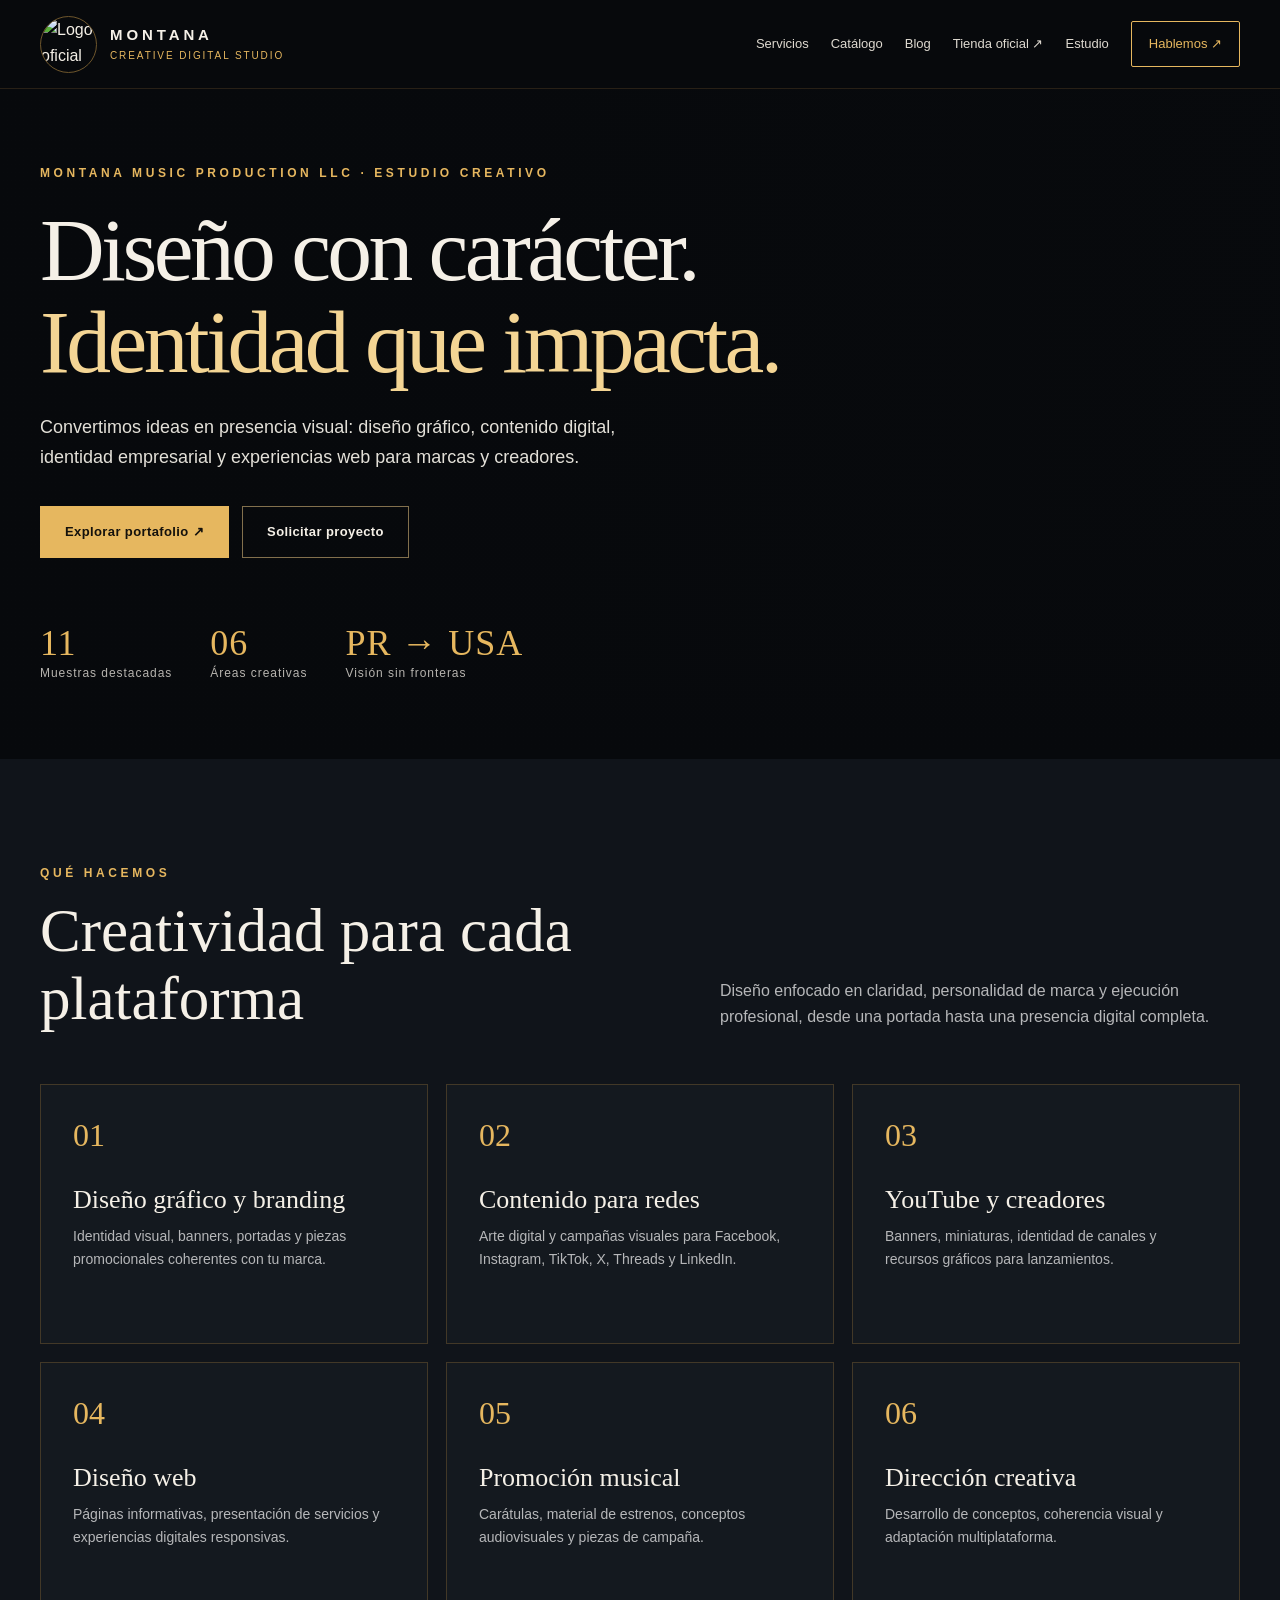
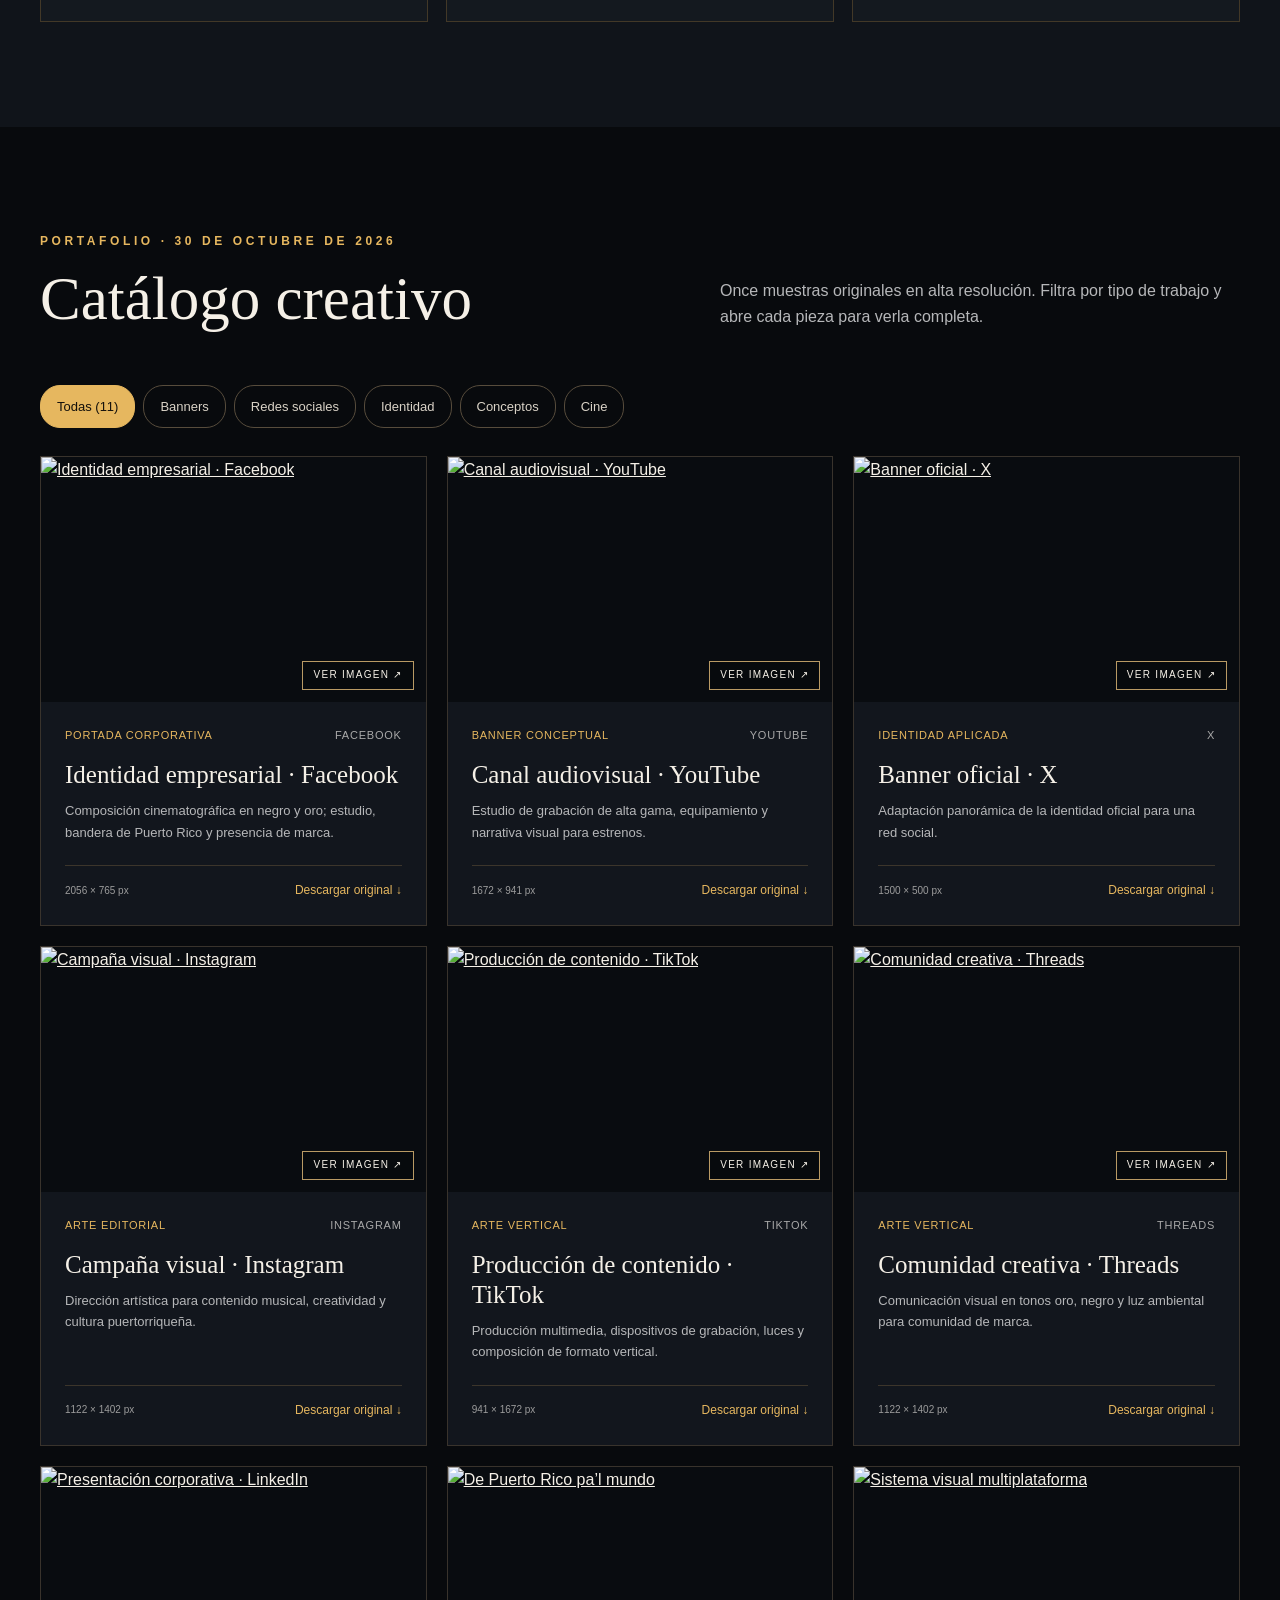
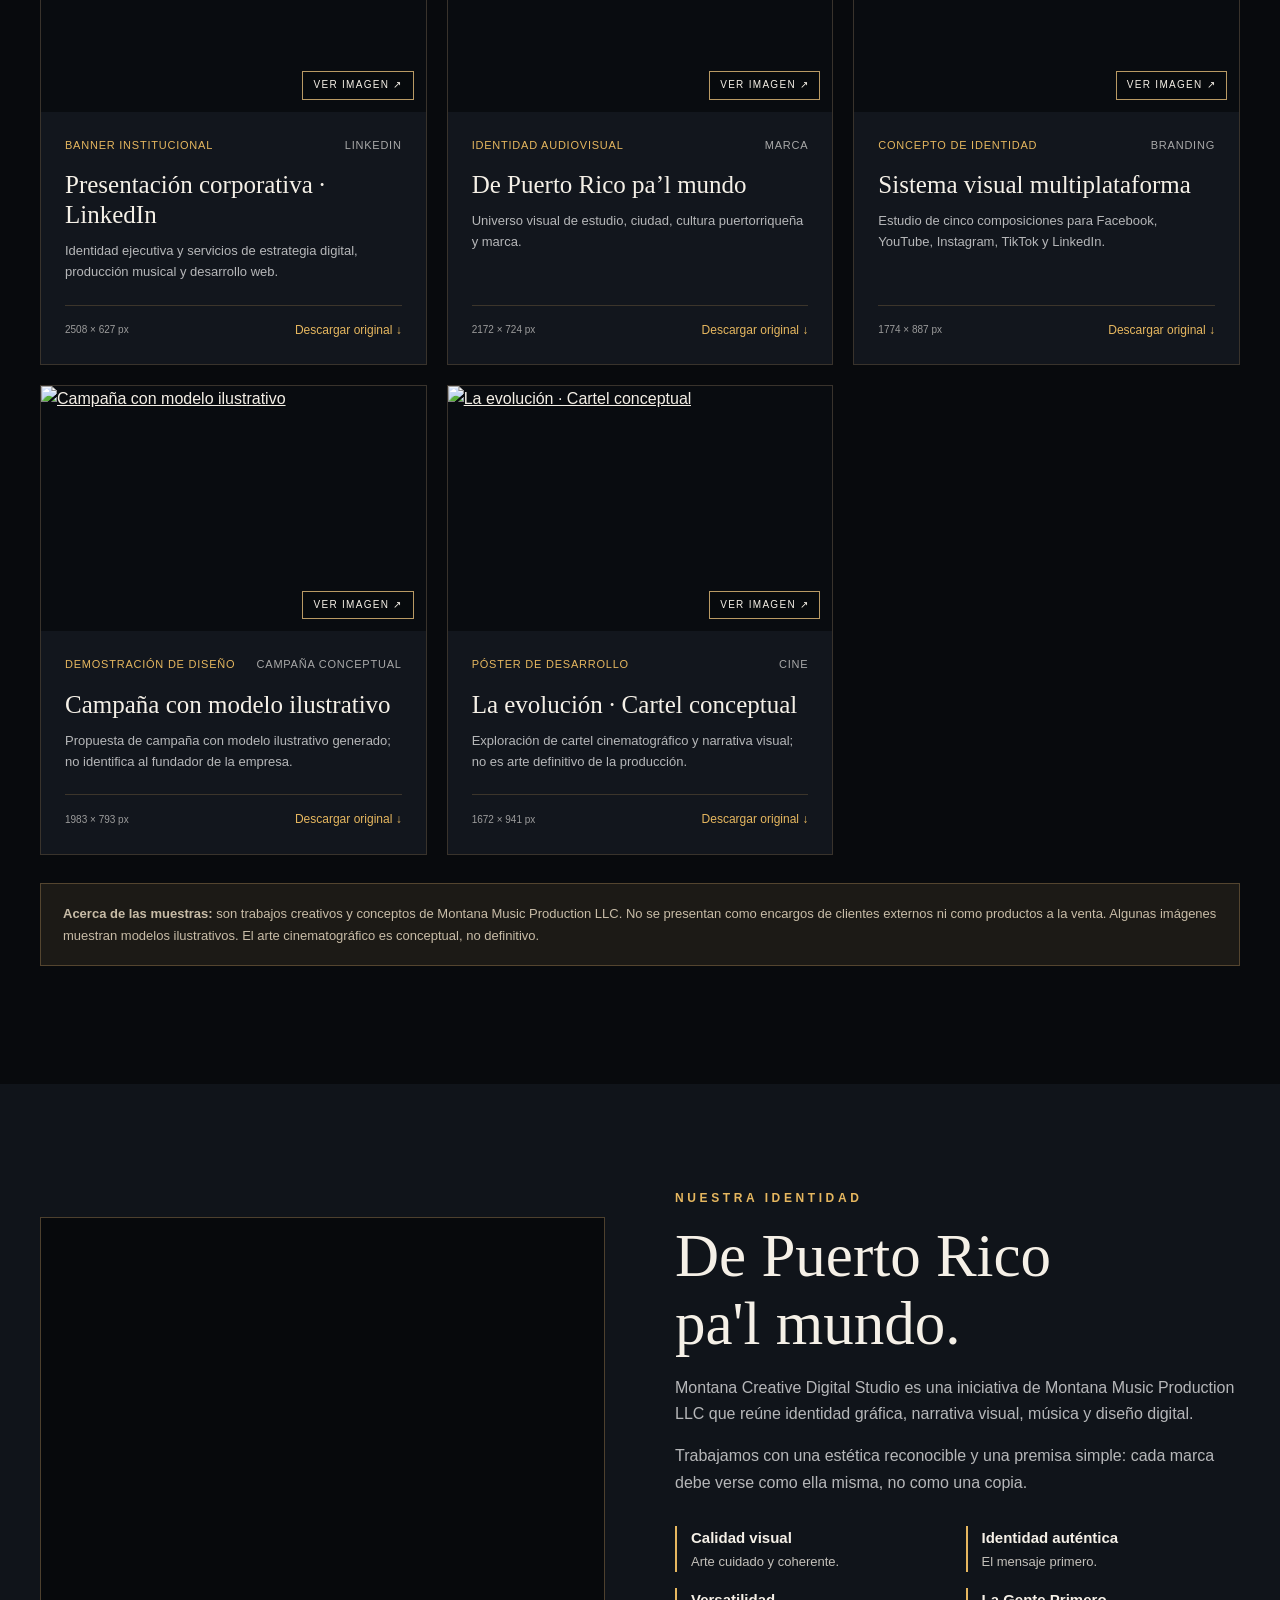
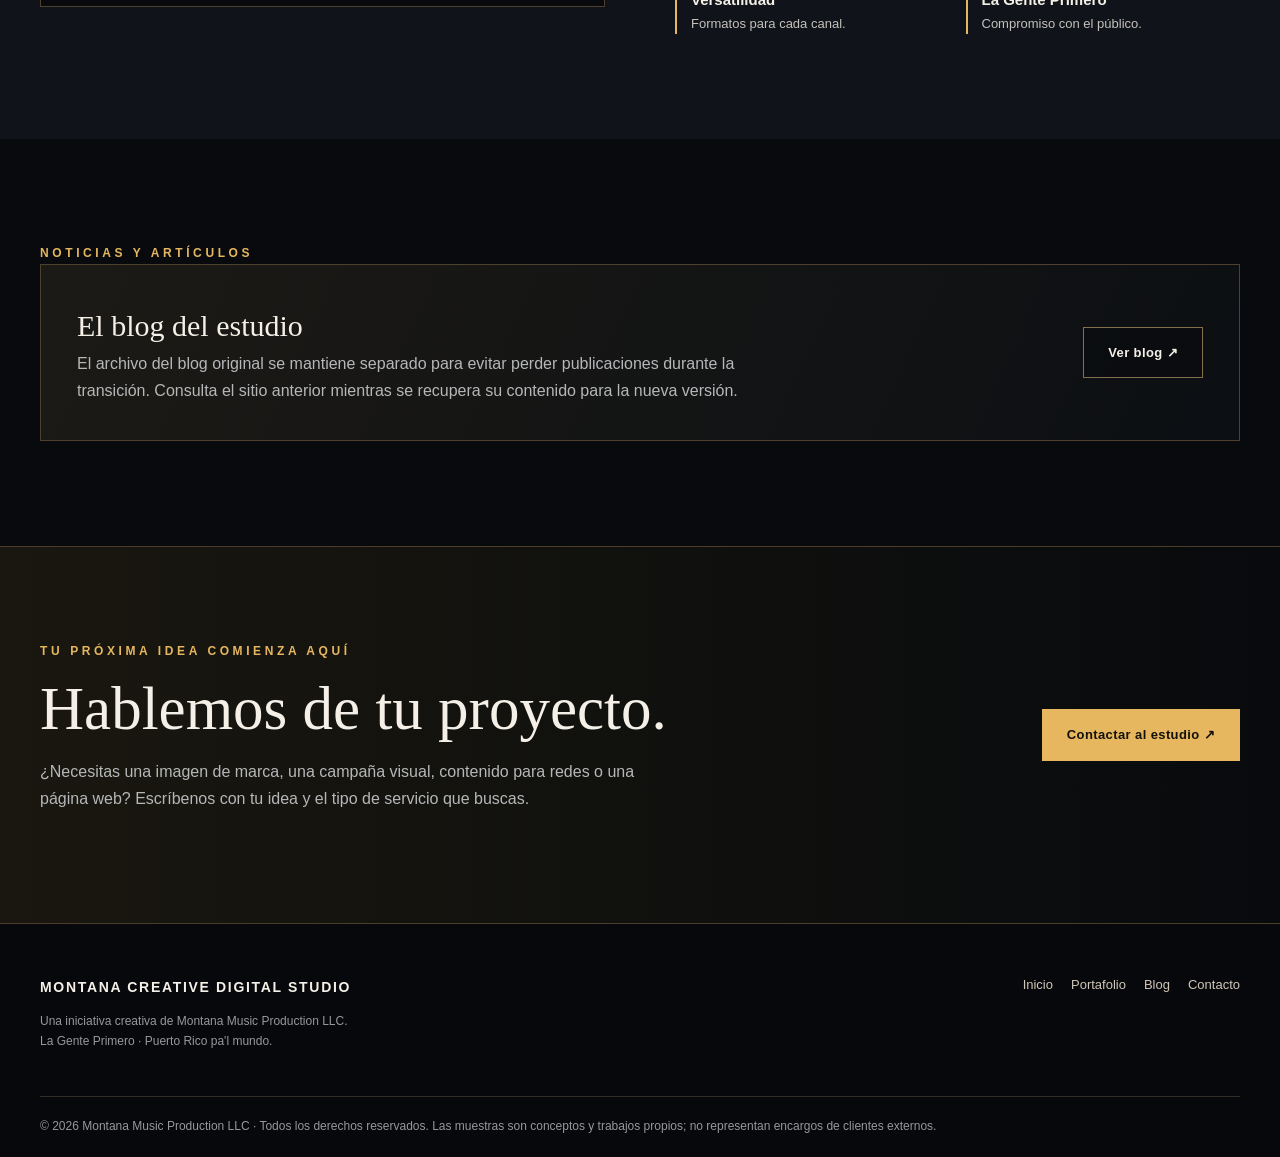
==== studio/index.html @ ee91b25f "Publish free Creative Digital Studio site: index.html" ====
<!doctype html><html lang="es"><head><meta charset="utf-8"><meta name="viewport" content="width=device-width,initial-scale=1"><meta name="theme-color" content="#080a0d"><meta name="description" content="Montana Creative Digital Studio: diseño gráfico, identidad de marca, contenido para redes y diseño web profesional de Montana Music Production LLC."><meta property="og:type" content="website"><meta property="og:title" content="Montana Creative Digital Studio"><meta property="og:description" content="Diseño con carácter. Identidad que impacta. Servicios creativos y portafolio profesional."><meta property="og:image" content="https://headless-jwfegdajqac-montanaspoduction-1411.wix-site-host.com/previews/facebook-cinematografico.webp"><link rel="icon" type="image/webp" href="https://headless-jwfegdajqac-montanaspoduction-1411.wix-site-host.com/previews/logo-oficial.webp"><link rel="stylesheet" href="styles.css"><title>Montana Creative Digital Studio | Diseño gráfico, branding y web</title><link rel="canonical" href="https://montanamusicproduction.com/studio/"></head><body><header class="topbar"><div class="shell topbar-inner"><a class="brand" href="index.html#inicio" aria-label="Montana Creative Digital Studio inicio"><img src="https://headless-jwfegdajqac-montanaspoduction-1411.wix-site-host.com/previews/logo-oficial.webp" alt="Logo oficial Montana"><span><strong>MONTANA</strong><small>CREATIVE DIGITAL STUDIO</small></span></a><nav class="nav" aria-label="Navegación principal"><a href="index.html#servicios">Servicios</a><a href="index.html#catalogo">Catálogo</a><a href="blog.html">Blog</a><a href="https://montanaofficialstore-shop.fourthwall.com/" target="_blank" rel="noopener noreferrer">Tienda oficial ↗</a><a href="index.html#nosotros">Estudio</a><a class="nav-cta" href="index.html#contacto">Hablemos ↗</a></nav><button class="menu-toggle" aria-label="Abrir menú" aria-expanded="false">☰</button></div></header><main><section class="hero" id="inicio"><div class="shell"><div class="eyebrow">Montana Music Production LLC · Estudio creativo</div><h1>Diseño con carácter.<br><em>Identidad que impacta.</em></h1><p>Convertimos ideas en presencia visual: diseño gráfico, contenido digital, identidad empresarial y experiencias web para marcas y creadores.</p><div class="actions"><a class="btn" href="#catalogo">Explorar portafolio ↗</a><a class="btn secondary" href="#contacto">Solicitar proyecto</a></div><div class="hero-rail"><div><b>11</b>Muestras destacadas</div><div><b>06</b>Áreas creativas</div><div><b>PR → USA</b>Visión sin fronteras</div></div></div></section><section class="section alt" id="servicios"><div class="shell"><div class="section-head"><div><div class="eyebrow">Qué hacemos</div><h2>Creatividad para cada plataforma</h2></div><p>Diseño enfocado en claridad, personalidad de marca y ejecución profesional, desde una portada hasta una presencia digital completa.</p></div><div class="service-grid"><article class="service"><span class="num">01</span><h3>Diseño gráfico y branding</h3><p>Identidad visual, banners, portadas y piezas promocionales coherentes con tu marca.</p></article><article class="service"><span class="num">02</span><h3>Contenido para redes</h3><p>Arte digital y campañas visuales para Facebook, Instagram, TikTok, X, Threads y LinkedIn.</p></article><article class="service"><span class="num">03</span><h3>YouTube y creadores</h3><p>Banners, miniaturas, identidad de canales y recursos gráficos para lanzamientos.</p></article><article class="service"><span class="num">04</span><h3>Diseño web</h3><p>Páginas informativas, presentación de servicios y experiencias digitales responsivas.</p></article><article class="service"><span class="num">05</span><h3>Promoción musical</h3><p>Carátulas, material de estrenos, conceptos audiovisuales y piezas de campaña.</p></article><article class="service"><span class="num">06</span><h3>Dirección creativa</h3><p>Desarrollo de conceptos, coherencia visual y adaptación multiplataforma.</p></article></div></div></section><section class="section" id="catalogo"><div class="shell"><div class="section-head"><div><div class="eyebrow">Portafolio · 30 de octubre de 2026</div><h2>Catálogo creativo</h2></div><p>Once muestras originales en alta resolución. Filtra por tipo de trabajo y abre cada pieza para verla completa.</p></div><div class="filters" role="group" aria-label="Filtrar catálogo"><button data-filter="Todas" aria-pressed="true" class="active">Todas (11)</button><button data-filter="Banners" aria-pressed="false" class="">Banners</button><button data-filter="Redes" aria-pressed="false" class="">Redes sociales</button><button data-filter="Identidad" aria-pressed="false" class="">Identidad</button><button data-filter="Conceptos" aria-pressed="false" class="">Conceptos</button><button data-filter="Cine" aria-pressed="false" class="">Cine</button></div><div class="gallery"><article class="work-card" data-category="Banners"><a class="work-image" href="https://headless-jwfegdajqac-montanaspoduction-1411.wix-site-host.com/assets/facebook-cinematografico.webp" target="_blank" rel="noopener" aria-label="Abrir imagen original: Identidad empresarial · Facebook"><img src="https://headless-jwfegdajqac-montanaspoduction-1411.wix-site-host.com/previews/facebook-cinematografico.webp" alt="Identidad empresarial · Facebook" loading="lazy" decoding="async"><span class="image-open">VER IMAGEN ↗</span></a><div class="work-info"><div class="work-kicker"><span>Portada corporativa</span><span>Facebook</span></div><h3>Identidad empresarial · Facebook</h3><p>Composición cinematográfica en negro y oro; estudio, bandera de Puerto Rico y presencia de marca.</p><div class="work-bottom"><small>2056 × 765 px</small><a href="https://headless-jwfegdajqac-montanaspoduction-1411.wix-site-host.com/assets/facebook-cinematografico.webp" download>Descargar original ↓</a></div></div></article><article class="work-card" data-category="Banners"><a class="work-image" href="https://headless-jwfegdajqac-montanaspoduction-1411.wix-site-host.com/assets/youtube-estudio.webp" target="_blank" rel="noopener" aria-label="Abrir imagen original: Canal audiovisual · YouTube"><img src="https://headless-jwfegdajqac-montanaspoduction-1411.wix-site-host.com/previews/youtube-estudio.webp" alt="Canal audiovisual · YouTube" loading="lazy" decoding="async"><span class="image-open">VER IMAGEN ↗</span></a><div class="work-info"><div class="work-kicker"><span>Banner conceptual</span><span>YouTube</span></div><h3>Canal audiovisual · YouTube</h3><p>Estudio de grabación de alta gama, equipamiento y narrativa visual para estrenos.</p><div class="work-bottom"><small>1672 × 941 px</small><a href="https://headless-jwfegdajqac-montanaspoduction-1411.wix-site-host.com/assets/youtube-estudio.webp" download>Descargar original ↓</a></div></div></article><article class="work-card" data-category="Banners"><a class="work-image" href="https://headless-jwfegdajqac-montanaspoduction-1411.wix-site-host.com/assets/x-banner-oficial.webp" target="_blank" rel="noopener" aria-label="Abrir imagen original: Banner oficial · X"><img src="https://headless-jwfegdajqac-montanaspoduction-1411.wix-site-host.com/previews/x-banner-oficial.webp" alt="Banner oficial · X" loading="lazy" decoding="async"><span class="image-open">VER IMAGEN ↗</span></a><div class="work-info"><div class="work-kicker"><span>Identidad aplicada</span><span>X</span></div><h3>Banner oficial · X</h3><p>Adaptación panorámica de la identidad oficial para una red social.</p><div class="work-bottom"><small>1500 × 500 px</small><a href="https://headless-jwfegdajqac-montanaspoduction-1411.wix-site-host.com/assets/x-banner-oficial.webp" download>Descargar original ↓</a></div></div></article><article class="work-card" data-category="Redes"><a class="work-image" href="https://headless-jwfegdajqac-montanaspoduction-1411.wix-site-host.com/assets/instagram-campana.webp" target="_blank" rel="noopener" aria-label="Abrir imagen original: Campaña visual · Instagram"><img src="https://headless-jwfegdajqac-montanaspoduction-1411.wix-site-host.com/previews/instagram-campana.webp" alt="Campaña visual · Instagram" loading="lazy" decoding="async"><span class="image-open">VER IMAGEN ↗</span></a><div class="work-info"><div class="work-kicker"><span>Arte editorial</span><span>Instagram</span></div><h3>Campaña visual · Instagram</h3><p>Dirección artística para contenido musical, creatividad y cultura puertorriqueña.</p><div class="work-bottom"><small>1122 × 1402 px</small><a href="https://headless-jwfegdajqac-montanaspoduction-1411.wix-site-host.com/assets/instagram-campana.webp" download>Descargar original ↓</a></div></div></article><article class="work-card" data-category="Redes"><a class="work-image" href="https://headless-jwfegdajqac-montanaspoduction-1411.wix-site-host.com/assets/tiktok-contenido.webp" target="_blank" rel="noopener" aria-label="Abrir imagen original: Producción de contenido · TikTok"><img src="https://headless-jwfegdajqac-montanaspoduction-1411.wix-site-host.com/previews/tiktok-contenido.webp" alt="Producción de contenido · TikTok" loading="lazy" decoding="async"><span class="image-open">VER IMAGEN ↗</span></a><div class="work-info"><div class="work-kicker"><span>Arte vertical</span><span>TikTok</span></div><h3>Producción de contenido · TikTok</h3><p>Producción multimedia, dispositivos de grabación, luces y composición de formato vertical.</p><div class="work-bottom"><small>941 × 1672 px</small><a href="https://headless-jwfegdajqac-montanaspoduction-1411.wix-site-host.com/assets/tiktok-contenido.webp" download>Descargar original ↓</a></div></div></article><article class="work-card" data-category="Redes"><a class="work-image" href="https://headless-jwfegdajqac-montanaspoduction-1411.wix-site-host.com/assets/threads-comunidad.webp" target="_blank" rel="noopener" aria-label="Abrir imagen original: Comunidad creativa · Threads"><img src="https://headless-jwfegdajqac-montanaspoduction-1411.wix-site-host.com/previews/threads-comunidad.webp" alt="Comunidad creativa · Threads" loading="lazy" decoding="async"><span class="image-open">VER IMAGEN ↗</span></a><div class="work-info"><div class="work-kicker"><span>Arte vertical</span><span>Threads</span></div><h3>Comunidad creativa · Threads</h3><p>Comunicación visual en tonos oro, negro y luz ambiental para comunidad de marca.</p><div class="work-bottom"><small>1122 × 1402 px</small><a href="https://headless-jwfegdajqac-montanaspoduction-1411.wix-site-host.com/assets/threads-comunidad.webp" download>Descargar original ↓</a></div></div></article><article class="work-card" data-category="Identidad"><a class="work-image" href="https://headless-jwfegdajqac-montanaspoduction-1411.wix-site-host.com/assets/linkedin-corporativo.webp" target="_blank" rel="noopener" aria-label="Abrir imagen original: Presentación corporativa · LinkedIn"><img src="https://headless-jwfegdajqac-montanaspoduction-1411.wix-site-host.com/previews/linkedin-corporativo.webp" alt="Presentación corporativa · LinkedIn" loading="lazy" decoding="async"><span class="image-open">VER IMAGEN ↗</span></a><div class="work-info"><div class="work-kicker"><span>Banner institucional</span><span>LinkedIn</span></div><h3>Presentación corporativa · LinkedIn</h3><p>Identidad ejecutiva y servicios de estrategia digital, producción musical y desarrollo web.</p><div class="work-bottom"><small>2508 × 627 px</small><a href="https://headless-jwfegdajqac-montanaspoduction-1411.wix-site-host.com/assets/linkedin-corporativo.webp" download>Descargar original ↓</a></div></div></article><article class="work-card" data-category="Identidad"><a class="work-image" href="https://headless-jwfegdajqac-montanaspoduction-1411.wix-site-host.com/assets/puerto-rico-al-mundo.webp" target="_blank" rel="noopener" aria-label="Abrir imagen original: De Puerto Rico pa’l mundo"><img src="https://headless-jwfegdajqac-montanaspoduction-1411.wix-site-host.com/previews/puerto-rico-al-mundo.webp" alt="De Puerto Rico pa’l mundo" loading="lazy" decoding="async"><span class="image-open">VER IMAGEN ↗</span></a><div class="work-info"><div class="work-kicker"><span>Identidad audiovisual</span><span>Marca</span></div><h3>De Puerto Rico pa’l mundo</h3><p>Universo visual de estudio, ciudad, cultura puertorriqueña y marca.</p><div class="work-bottom"><small>2172 × 724 px</small><a href="https://headless-jwfegdajqac-montanaspoduction-1411.wix-site-host.com/assets/puerto-rico-al-mundo.webp" download>Descargar original ↓</a></div></div></article><article class="work-card" data-category="Identidad"><a class="work-image" href="https://headless-jwfegdajqac-montanaspoduction-1411.wix-site-host.com/assets/coleccion-multiplataforma.webp" target="_blank" rel="noopener" aria-label="Abrir imagen original: Sistema visual multiplataforma"><img src="https://headless-jwfegdajqac-montanaspoduction-1411.wix-site-host.com/previews/coleccion-multiplataforma.webp" alt="Sistema visual multiplataforma" loading="lazy" decoding="async"><span class="image-open">VER IMAGEN ↗</span></a><div class="work-info"><div class="work-kicker"><span>Concepto de identidad</span><span>Branding</span></div><h3>Sistema visual multiplataforma</h3><p>Estudio de cinco composiciones para Facebook, YouTube, Instagram, TikTok y LinkedIn.</p><div class="work-bottom"><small>1774 × 887 px</small><a href="https://headless-jwfegdajqac-montanaspoduction-1411.wix-site-host.com/assets/coleccion-multiplataforma.webp" download>Descargar original ↓</a></div></div></article><article class="work-card" data-category="Conceptos"><a class="work-image" href="https://headless-jwfegdajqac-montanaspoduction-1411.wix-site-host.com/assets/modelo-editorial-demo.webp" target="_blank" rel="noopener" aria-label="Abrir imagen original: Campaña con modelo ilustrativo"><img src="https://headless-jwfegdajqac-montanaspoduction-1411.wix-site-host.com/previews/modelo-editorial-demo.webp" alt="Campaña con modelo ilustrativo" loading="lazy" decoding="async"><span class="image-open">VER IMAGEN ↗</span></a><div class="work-info"><div class="work-kicker"><span>Demostración de diseño</span><span>Campaña conceptual</span></div><h3>Campaña con modelo ilustrativo</h3><p>Propuesta de campaña con modelo ilustrativo generado; no identifica al fundador de la empresa.</p><div class="work-bottom"><small>1983 × 793 px</small><a href="https://headless-jwfegdajqac-montanaspoduction-1411.wix-site-host.com/assets/modelo-editorial-demo.webp" download>Descargar original ↓</a></div></div></article><article class="work-card" data-category="Cine"><a class="work-image" href="https://headless-jwfegdajqac-montanaspoduction-1411.wix-site-host.com/assets/evolucion-cine.webp" target="_blank" rel="noopener" aria-label="Abrir imagen original: La evolución · Cartel conceptual"><img src="https://headless-jwfegdajqac-montanaspoduction-1411.wix-site-host.com/previews/evolucion-cine.webp" alt="La evolución · Cartel conceptual" loading="lazy" decoding="async"><span class="image-open">VER IMAGEN ↗</span></a><div class="work-info"><div class="work-kicker"><span>Póster de desarrollo</span><span>Cine</span></div><h3>La evolución · Cartel conceptual</h3><p>Exploración de cartel cinematográfico y narrativa visual; no es arte definitivo de la producción.</p><div class="work-bottom"><small>1672 × 941 px</small><a href="https://headless-jwfegdajqac-montanaspoduction-1411.wix-site-host.com/assets/evolucion-cine.webp" download>Descargar original ↓</a></div></div></article></div><p class="note"><strong>Acerca de las muestras:</strong> son trabajos creativos y conceptos de Montana Music Production LLC. No se presentan como encargos de clientes externos ni como productos a la venta. Algunas imágenes muestran modelos ilustrativos. El arte cinematográfico es conceptual, no definitivo.</p></div></section><section class="section alt" id="nosotros"><div class="shell split"><div class="split-image" role="img" aria-label="Diseño conceptual de Montana Music Production con identidad puertorriqueña"></div><div><div class="eyebrow">Nuestra identidad</div><h2>De Puerto Rico<br>pa'l mundo.</h2><p>Montana Creative Digital Studio es una iniciativa de Montana Music Production LLC que reúne identidad gráfica, narrativa visual, música y diseño digital.</p><p>Trabajamos con una estética reconocible y una premisa simple: cada marca debe verse como ella misma, no como una copia.</p><div class="value-list"><div><strong>Calidad visual</strong>Arte cuidado y coherente.</div><div><strong>Identidad auténtica</strong>El mensaje primero.</div><div><strong>Versatilidad</strong>Formatos para cada canal.</div><div><strong>La Gente Primero</strong>Compromiso con el público.</div></div></div></div></section><section class="section" id="blog"><div class="shell"><div class="eyebrow">Noticias y artículos</div><div class="blog-card"><div><h3>El blog del estudio</h3><p>El archivo del blog original se mantiene separado para evitar perder publicaciones durante la transición. Consulta el sitio anterior mientras se recupera su contenido para la nueva versión.</p></div><a class="btn secondary" href="blog.html">Ver blog ↗</a></div></div></section><section class="contact" id="contacto"><div class="shell contact-inner"><div><div class="eyebrow">Tu próxima idea comienza aquí</div><h2>Hablemos de tu proyecto.</h2><p>¿Necesitas una imagen de marca, una campaña visual, contenido para redes o una página web? Escríbenos con tu idea y el tipo de servicio que buscas.</p></div><a class="btn" href="mailto:montanaempresasoficial@gmail.com?subject=Consulta%20de%20proyecto%20-%20Montana%20Creative%20Digital%20Studio">Contactar al estudio ↗</a></div></section></main><footer class="footer"><div class="shell footer-inner"><div><strong>MONTANA CREATIVE DIGITAL STUDIO</strong><p>Una iniciativa creativa de Montana Music Production LLC.<br>La Gente Primero · Puerto Rico pa'l mundo.</p></div><div class="footer-links"><a href="index.html">Inicio</a><a href="index.html#catalogo">Portafolio</a><a href="blog.html">Blog</a><a href="mailto:montanaempresasoficial@gmail.com">Contacto</a></div></div><div class="shell copyright">© 2026 Montana Music Production LLC · Todos los derechos reservados. Las muestras son conceptos y trabajos propios; no representan encargos de clientes externos.</div></footer><script src="script.js" defer></script></body></html>
---- studio/styles.css ----
@import url('');:root{--bg:#080a0d;--bg2:#10141a;--panel:#12171e;--gold:#e6b75f;--gold2:#f4d594;--text:#f5f0e7;--muted:#b6b7b9;--line:#383126;--width:1200px}*{box-sizing:border-box}html{scroll-behavior:smooth}body{margin:0;background:var(--bg);color:var(--text);font:16px/1.65 Arial,Helvetica,sans-serif}a{color:inherit}button{font:inherit}.shell{width:min(var(--width),calc(100% - 48px));margin:auto}.topbar{position:sticky;top:0;z-index:10;background:#080a0df2;border-bottom:1px solid #6b502c55;backdrop-filter:blur(14px)}.topbar-inner{display:flex;justify-content:space-between;align-items:center;gap:20px;min-height:88px}.brand{display:flex;align-items:center;gap:13px;text-decoration:none}.brand img{width:57px;height:57px;object-fit:cover;border:1px solid #6e562c;border-radius:50%}.brand strong{display:block;letter-spacing:.26em;font-size:15px}.brand small{display:block;font-size:10px;color:var(--gold);letter-spacing:.19em}.nav{display:flex;gap:22px;align-items:center}.nav a{text-decoration:none;font-size:13px;color:#ded9d0}.nav a:hover,.footer a:hover{color:var(--gold)}.nav .nav-cta{border:1px solid var(--gold);color:var(--gold);border-radius:2px;padding:11px 17px}.menu-toggle{display:none;background:transparent;color:var(--gold);border:1px solid #806b45;border-radius:5px;padding:4px 11px;font-size:23px}.hero{min-height:670px;display:flex;align-items:center;position:relative;isolation:isolate;background:#080a0d}.hero:before{content:"";position:absolute;inset:0;z-index:-1;background:linear-gradient(90deg,#07090cf5 0%,#07090cdd 43%,#07090c44 100%),linear-gradient(0deg,#07090c 0%,transparent 55%),url('https://headless-jwfegdajqac-montanaspoduction-1411.wix-site-host.com/previews/facebook-cinematografico.webp') center/cover no-repeat}.eyebrow{color:var(--gold);text-transform:uppercase;font-size:12px;letter-spacing:.3em;font-weight:bold}.hero h1{font:400 clamp(50px,7vw,99px)/1.02 Georgia,'Times New Roman',serif;letter-spacing:-.04em;max-width:870px;margin:20px 0 26px}.hero h1 em{font-style:normal;color:var(--gold2)}.hero p{max-width:650px;color:#e3e0d8;font-size:18px}.actions{display:flex;gap:13px;flex-wrap:wrap;margin-top:34px}.btn{display:inline-block;border:1px solid var(--gold);background:var(--gold);color:#14110c;text-decoration:none;padding:14px 24px;font-weight:bold;letter-spacing:.03em;font-size:13px}.btn.secondary{background:#080a0d8a;color:var(--text);border-color:#82704d}.btn:hover{filter:brightness(1.13)}.hero-rail{display:flex;gap:38px;flex-wrap:wrap;margin-top:64px;color:#b7b4af;font-size:12px;letter-spacing:.08em}.hero-rail b{display:block;font:36px Georgia,serif;color:var(--gold)}.section{padding:105px 0}.section.alt{background:var(--bg2)}.section-head{display:flex;justify-content:space-between;align-items:end;gap:25px;margin-bottom:38px}.section-head h2,.split h2,.contact h2,.page-hero h1{font:400 clamp(36px,5vw,61px)/1.12 Georgia,serif;margin:13px 0}.section-head p{max-width:520px;color:var(--muted)}.service-grid{display:grid;grid-template-columns:repeat(3,1fr);gap:18px}.service{border:1px solid #423827;background:#14191f;padding:32px;min-height:260px;transition:transform .2s,border-color .2s}.service:hover{transform:translateY(-4px);border-color:#a37d3f}.service .num{font:32px Georgia,serif;color:var(--gold)}.service h3{font:26px Georgia,serif;margin:30px 0 10px}.service p{color:var(--muted);font-size:14px;margin:0}.filters{display:flex;flex-wrap:wrap;gap:8px;margin-bottom:28px}.filters button{cursor:pointer;border:1px solid #574c3c;background:transparent;color:#d9d2c6;padding:10px 16px;border-radius:20px;font-size:13px}.filters button.active,.filters button:hover{background:var(--gold);color:#14110c;border-color:var(--gold)}.gallery{display:grid;grid-template-columns:repeat(3,minmax(0,1fr));gap:20px}.work-card{background:#12161d;border:1px solid #39332c;overflow:hidden;display:flex;flex-direction:column}.work-card[hidden]{display:none}.work-image{height:245px;background:#090c10;position:relative;display:block}.work-image img{width:100%;height:100%;object-fit:contain;transition:transform .3s}.work-image:hover img{transform:scale(1.025)}.image-open{position:absolute;bottom:12px;right:12px;background:#080a0ddb;border:1px solid #b99a64;padding:5px 10px;font-size:10px;letter-spacing:.13em}.work-info{padding:24px;display:flex;flex-direction:column;flex:1}.work-kicker{display:flex;justify-content:space-between;gap:10px;font-size:11px;color:var(--gold);letter-spacing:.07em;text-transform:uppercase}.work-kicker span:last-child{color:#a9a9a9}.work-info h3{font:25px/1.2 Georgia,serif;margin:16px 0 10px}.work-info p{font-size:13px;color:var(--muted);margin:0 0 22px;flex:1}.work-bottom{display:flex;justify-content:space-between;gap:12px;align-items:center;border-top:1px solid #3c352b;padding-top:15px;font-size:12px}.work-bottom small{color:#9c9c9c}.work-bottom a{color:var(--gold);text-decoration:none}.note{margin-top:28px;padding:19px 22px;border:1px solid #54452f;background:#1c1a16;color:#c8bca7;font-size:13px}.split{display:grid;grid-template-columns:1fr 1fr;gap:70px;align-items:center}.split-image{min-height:390px;background:url('https://headless-jwfegdajqac-montanaspoduction-1411.wix-site-host.com/previews/puerto-rico-al-mundo.webp') center/contain no-repeat #07090c;border:1px solid #4d402e}.split p{color:var(--muted)}.value-list{display:grid;grid-template-columns:1fr 1fr;gap:16px;margin-top:30px}.value-list div{border-left:2px solid var(--gold);padding-left:14px;font-size:13px;color:#c4c1bb}.value-list strong{display:block;color:var(--text);font-size:15px}.blog-card{border:1px solid #4e402e;background:linear-gradient(115deg,#1c1a16,#0c0f13);padding:36px;display:flex;justify-content:space-between;gap:35px;align-items:center}.blog-card h3{font:30px Georgia,serif;margin:8px 0}.blog-card p{color:var(--muted);max-width:700px;margin:0}.contact{padding:95px 0;background:linear-gradient(90deg,#19170f,#080a0d);border-top:1px solid #4b3d27;border-bottom:1px solid #4b3d27}.contact-inner{display:flex;justify-content:space-between;gap:40px;align-items:center}.contact p{color:var(--muted);max-width:630px}.footer{padding:50px 0 20px;background:#07080b}.footer-inner{display:flex;justify-content:space-between;gap:40px}.footer strong{letter-spacing:.12em;font-size:14px}.footer p,.copyright{color:#96989c;font-size:12px}.footer-links{display:flex;gap:18px;flex-wrap:wrap}.footer-links a{text-decoration:none;color:#d0c7b9;font-size:13px}.copyright{border-top:1px solid #322d25;margin-top:32px;padding-top:20px}.page-hero{padding:95px 0 70px;background:linear-gradient(110deg,#181b1f,#080a0d);border-bottom:1px solid #3b3328}.page-hero p{max-width:700px;color:var(--muted)}.archive{border:1px solid #584830;background:#151514;padding:40px;margin:40px 0}.archive p{color:var(--muted)}.archive strong{color:var(--gold)}@media(max-width:980px){.nav{gap:11px}.nav a{font-size:12px}.gallery{grid-template-columns:repeat(2,minmax(0,1fr))}.service-grid{grid-template-columns:repeat(2,1fr)}.split{gap:30px}}@media(max-width:700px){.shell{width:min(var(--width),calc(100% - 32px))}.topbar-inner{min-height:75px}.brand strong{font-size:12px}.brand small{font-size:8px}.brand img{width:48px;height:48px}.menu-toggle{display:block}.nav{display:none;position:absolute;top:75px;left:0;right:0;background:#0b0e12;border-bottom:1px solid #59472e;padding:20px;flex-direction:column;align-items:stretch}.nav.open{display:flex}.nav a{font-size:15px;padding:8px}.hero{min-height:590px}.hero:before{background:linear-gradient(0deg,#07090c 0%,#07090c99 80%),url('https://headless-jwfegdajqac-montanaspoduction-1411.wix-site-host.com/previews/facebook-cinematografico.webp') center/cover no-repeat}.hero h1{font-size:52px}.hero p{font-size:16px}.hero-rail{margin-top:40px;gap:25px}.section{padding:65px 0}.section-head{display:block}.service-grid,.gallery,.split{grid-template-columns:1fr}.work-image{height:235px}.contact-inner,.footer-inner,.blog-card{display:block}.contact .btn,.blog-card .btn{margin-top:22px}.value-list{grid-template-columns:1fr 1fr}.split-image{min-height:280px}.footer-links{margin-top:20px}}@media(prefers-reduced-motion:reduce){html{scroll-behavior:auto}*{transition:none!important}}
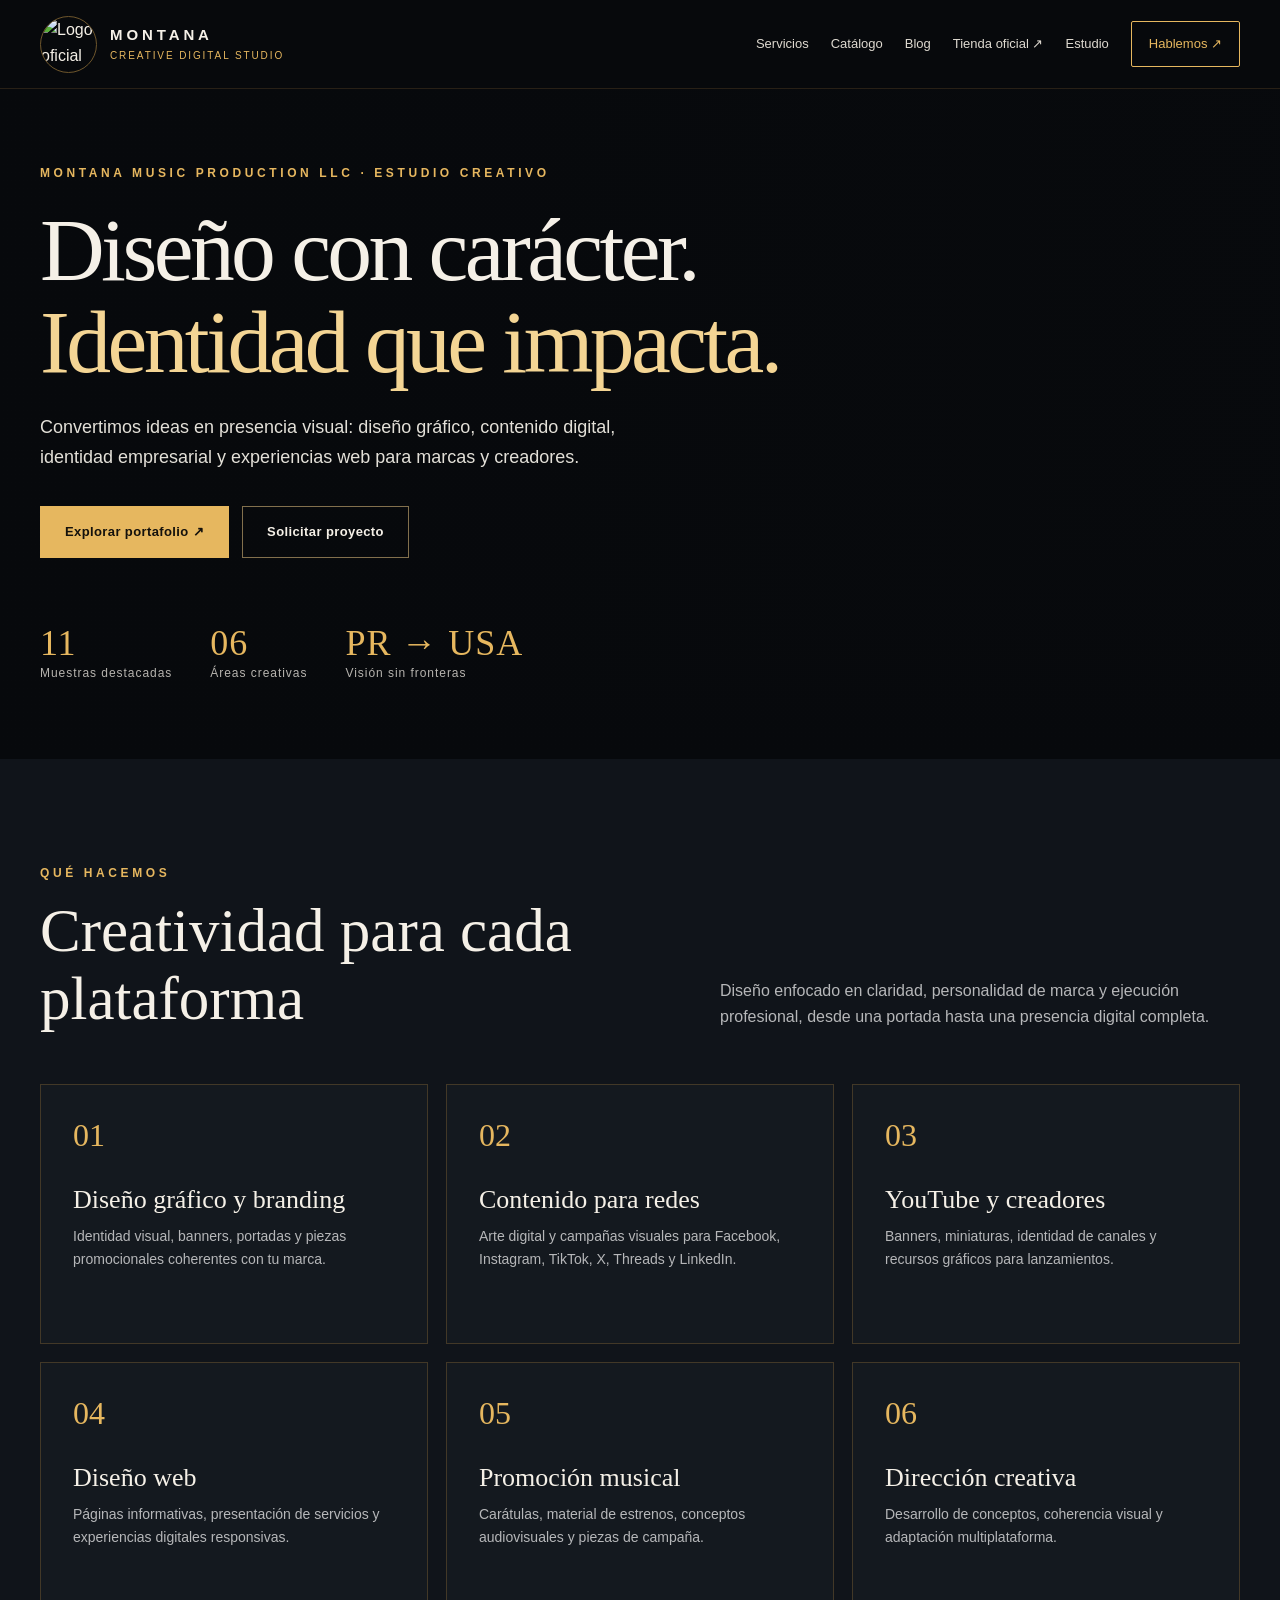
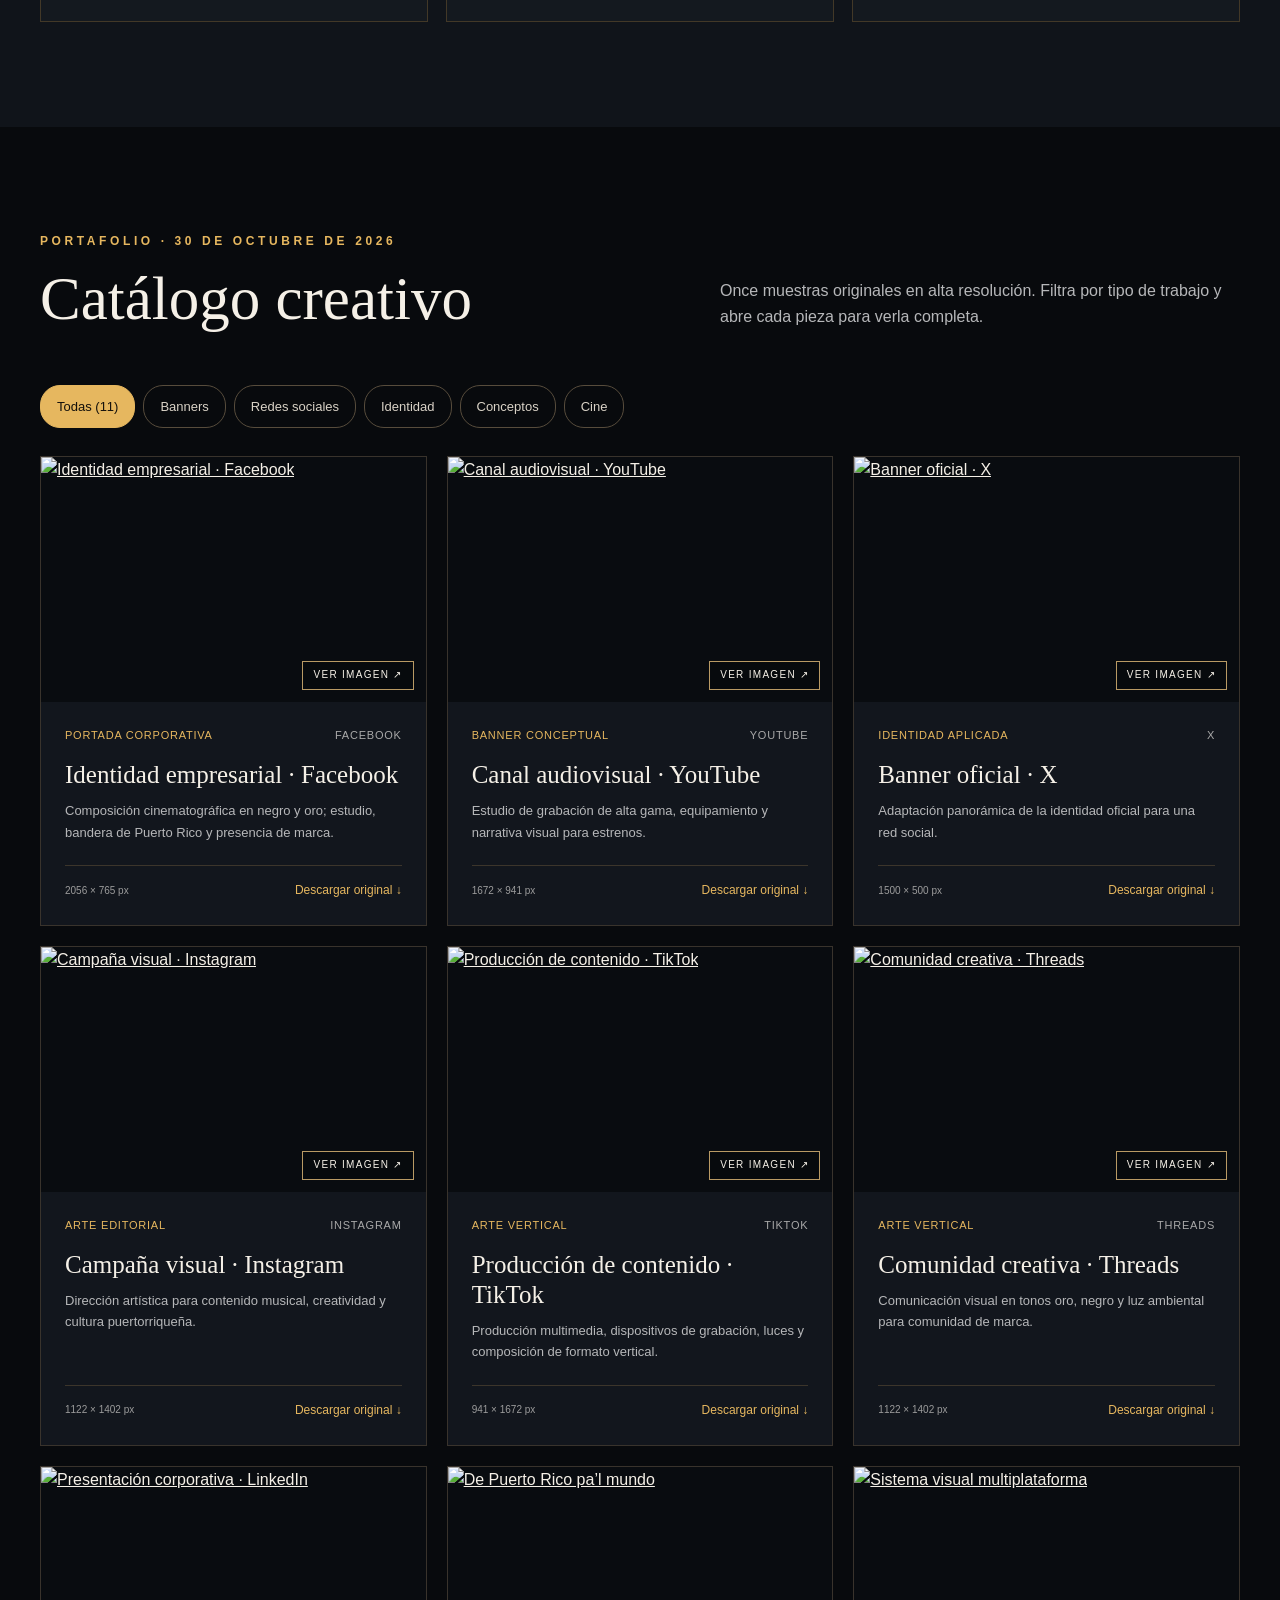
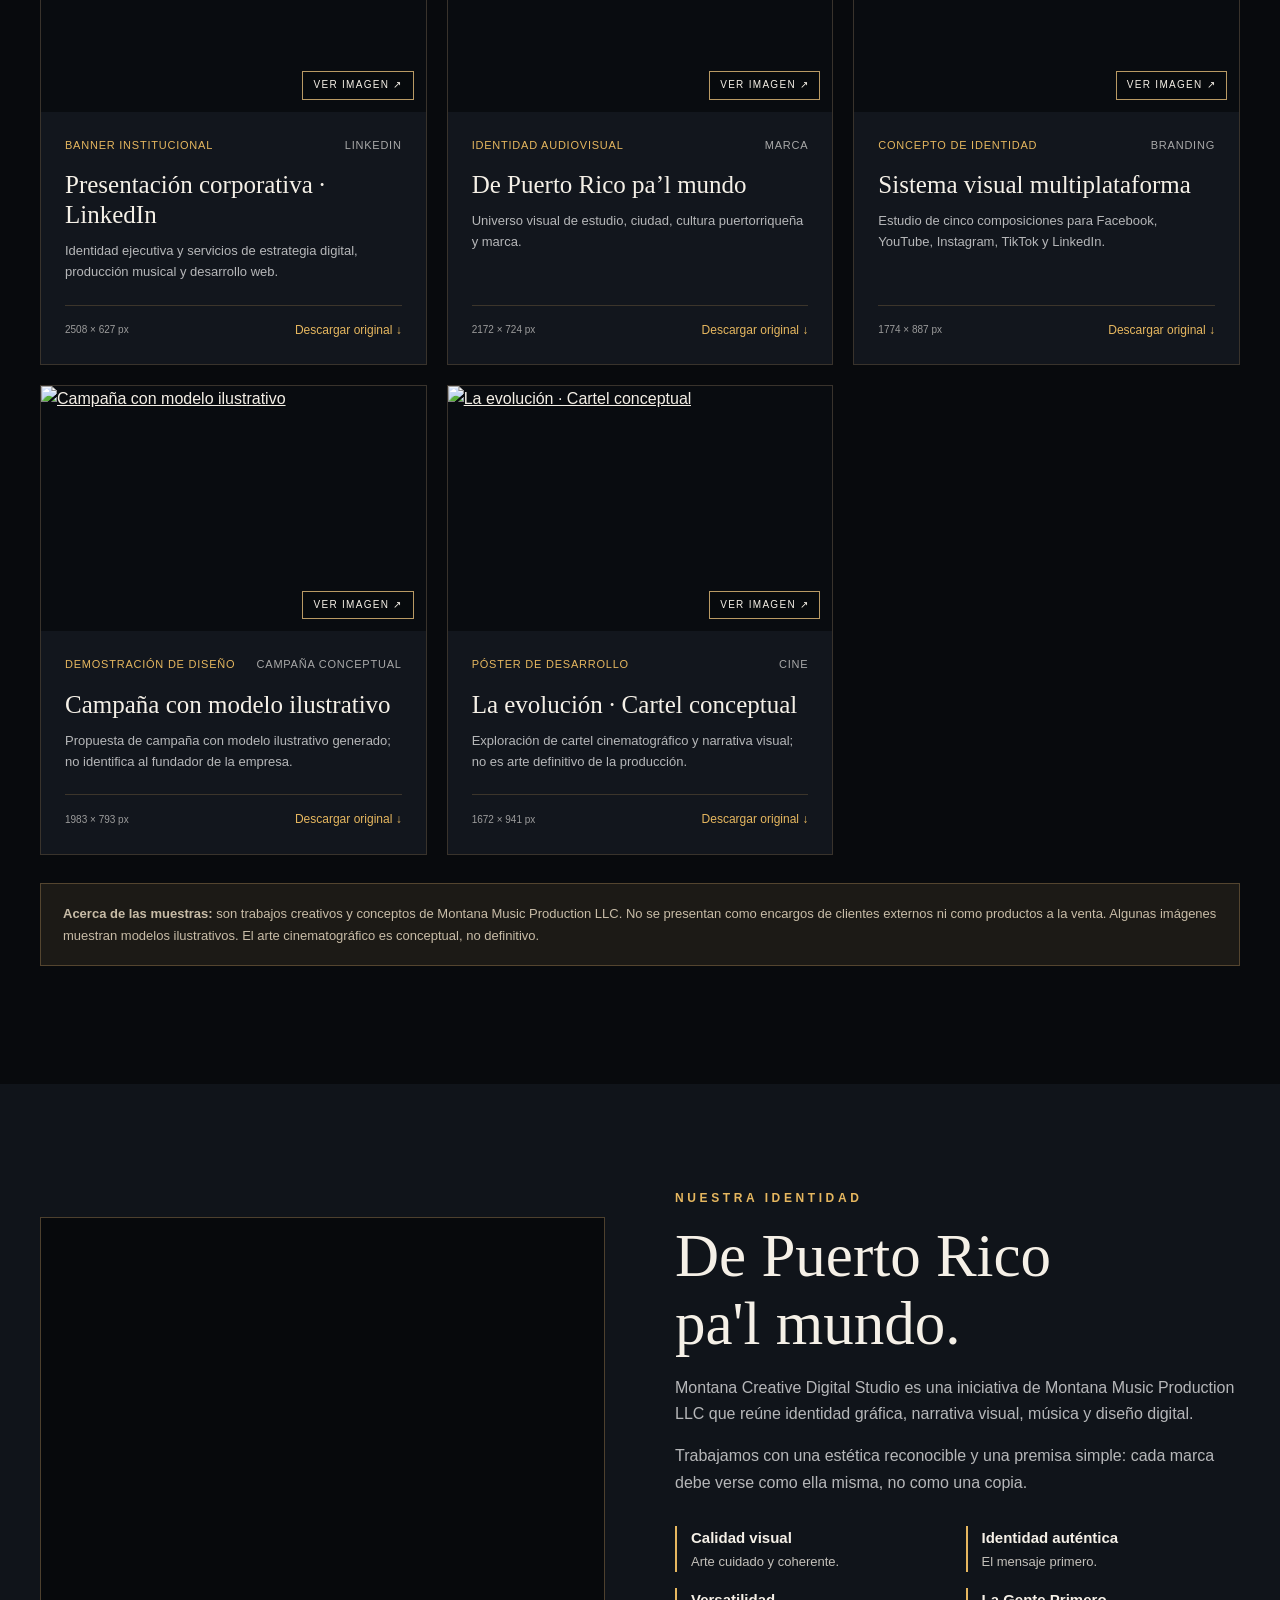
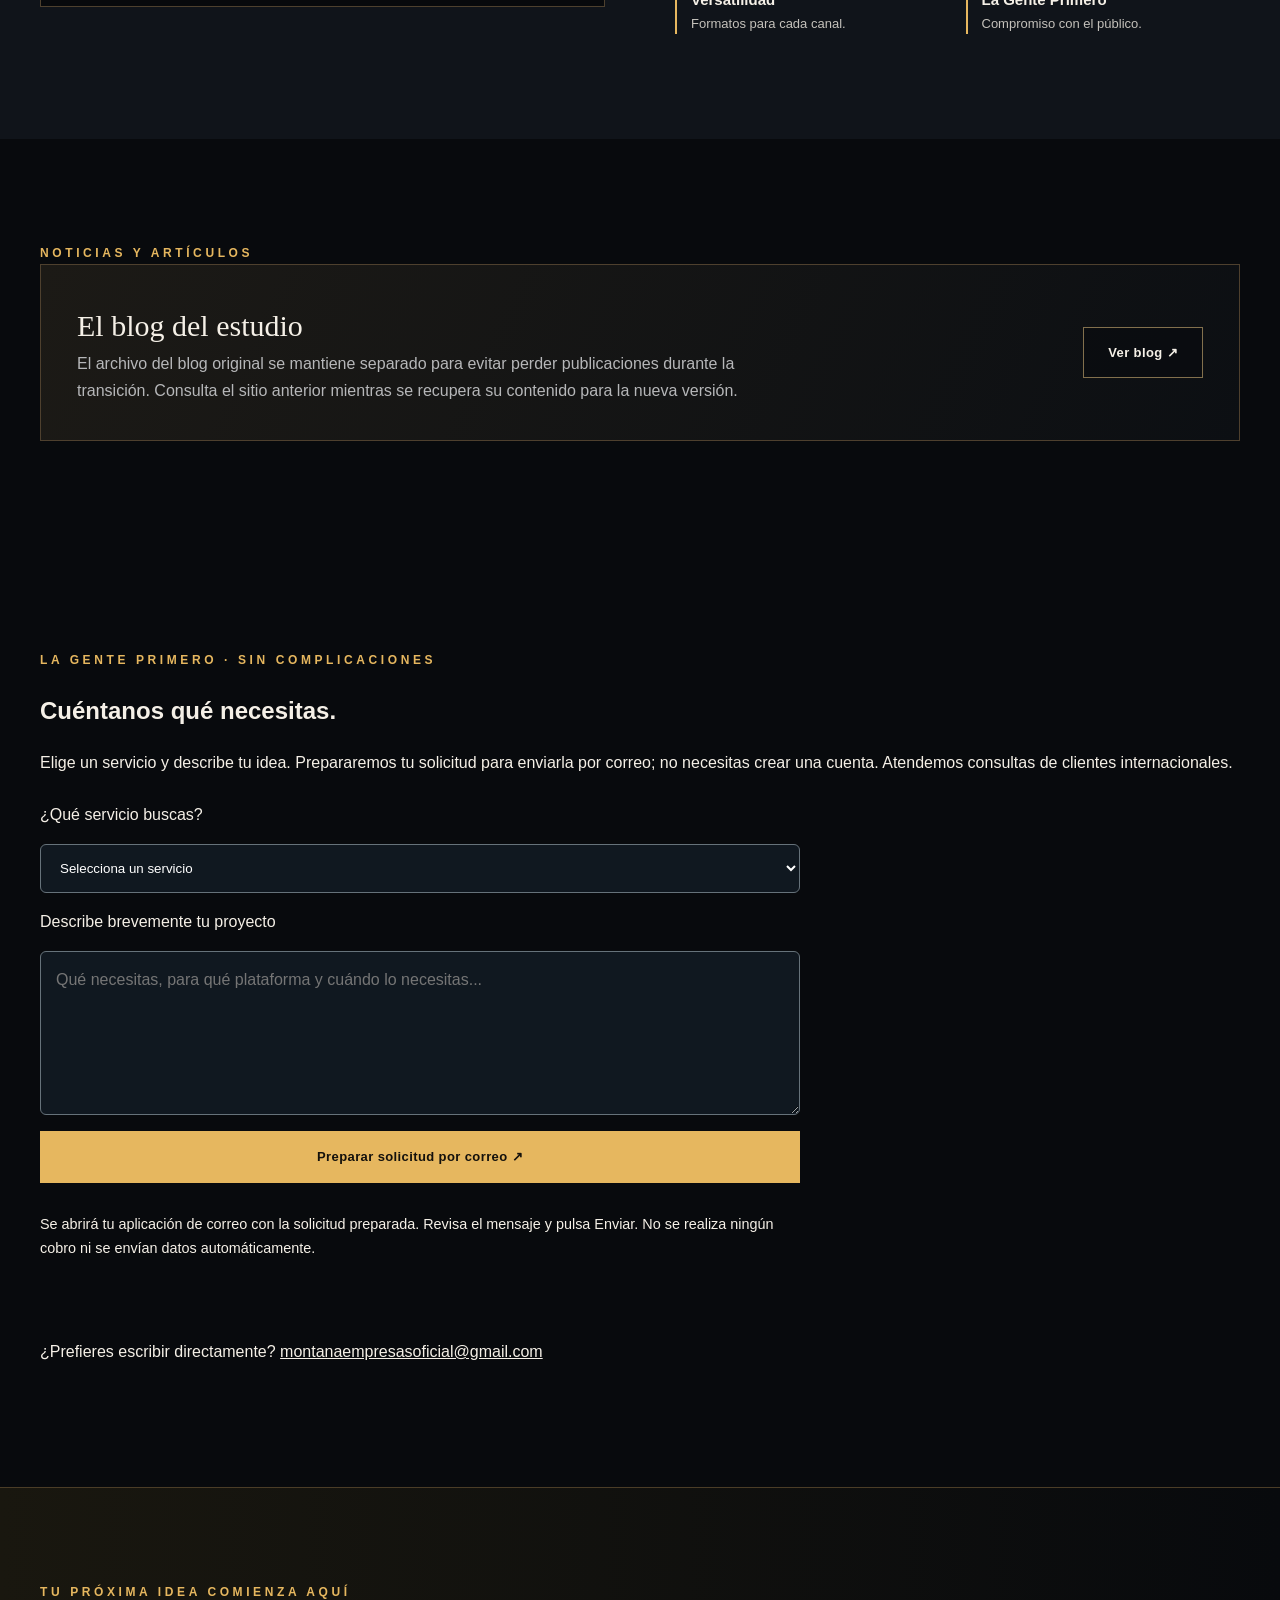
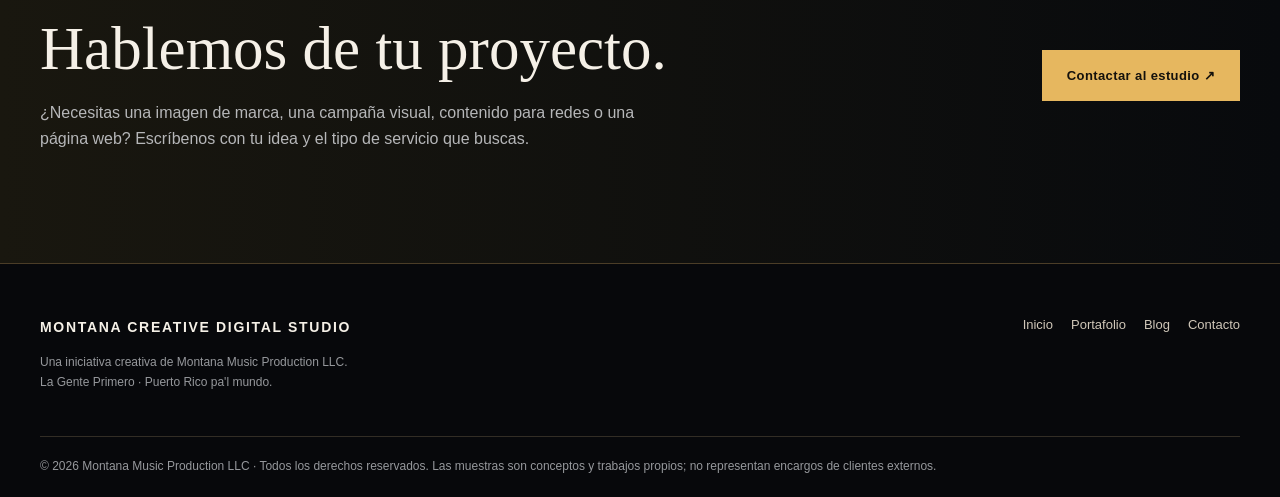
==== commit e4314b0d: "studio: add accessible guided quote request without changing approved portfolio" ====
--- a/studio/index.html
+++ b/studio/index.html
@@ -1 +1 @@
-<!doctype html><html lang="es"><head><meta charset="utf-8"><meta name="viewport" content="width=device-width,initial-scale=1"><meta name="theme-color" content="#080a0d"><meta name="description" content="Montana Creative Digital Studio: diseño gráfico, identidad de marca, contenido para redes y diseño web profesional de Montana Music Production LLC."><meta property="og:type" content="website"><meta property="og:title" content="Montana Creative Digital Studio"><meta property="og:description" content="Diseño con carácter. Identidad que impacta. Servicios creativos y portafolio profesional."><meta property="og:image" content="https://headless-jwfegdajqac-montanaspoduction-1411.wix-site-host.com/previews/facebook-cinematografico.webp"><link rel="icon" type="image/webp" href="https://headless-jwfegdajqac-montanaspoduction-1411.wix-site-host.com/previews/logo-oficial.webp"><link rel="stylesheet" href="styles.css"><title>Montana Creative Digital Studio | Diseño gráfico, branding y web</title><link rel="canonical" href="https://montanamusicproduction.com/studio/"></head><body><header class="topbar"><div class="shell topbar-inner"><a class="brand" href="index.html#inicio" aria-label="Montana Creative Digital Studio inicio"><img src="https://headless-jwfegdajqac-montanaspoduction-1411.wix-site-host.com/previews/logo-oficial.webp" alt="Logo oficial Montana"><span><strong>MONTANA</strong><small>CREATIVE DIGITAL STUDIO</small></span></a><nav class="nav" aria-label="Navegación principal"><a href="index.html#servicios">Servicios</a><a href="index.html#catalogo">Catálogo</a><a href="blog.html">Blog</a><a href="https://montanaofficialstore-shop.fourthwall.com/" target="_blank" rel="noopener noreferrer">Tienda oficial ↗</a><a href="index.html#nosotros">Estudio</a><a class="nav-cta" href="index.html#contacto">Hablemos ↗</a></nav><button class="menu-toggle" aria-label="Abrir menú" aria-expanded="false">☰</button></div></header><main><section class="hero" id="inicio"><div class="shell"><div class="eyebrow">Montana Music Production LLC · Estudio creativo</div><h1>Diseño con carácter.<br><em>Identidad que impacta.</em></h1><p>Convertimos ideas en presencia visual: diseño gráfico, contenido digital, identidad empresarial y experiencias web para marcas y creadores.</p><div class="actions"><a class="btn" href="#catalogo">Explorar portafolio ↗</a><a class="btn secondary" href="#contacto">Solicitar proyecto</a></div><div class="hero-rail"><div><b>11</b>Muestras destacadas</div><div><b>06</b>Áreas creativas</div><div><b>PR → USA</b>Visión sin fronteras</div></div></div></section><section class="section alt" id="servicios"><div class="shell"><div class="section-head"><div><div class="eyebrow">Qué hacemos</div><h2>Creatividad para cada plataforma</h2></div><p>Diseño enfocado en claridad, personalidad de marca y ejecución profesional, desde una portada hasta una presencia digital completa.</p></div><div class="service-grid"><article class="service"><span class="num">01</span><h3>Diseño gráfico y branding</h3><p>Identidad visual, banners, portadas y piezas promocionales coherentes con tu marca.</p></article><article class="service"><span class="num">02</span><h3>Contenido para redes</h3><p>Arte digital y campañas visuales para Facebook, Instagram, TikTok, X, Threads y LinkedIn.</p></article><article class="service"><span class="num">03</span><h3>YouTube y creadores</h3><p>Banners, miniaturas, identidad de canales y recursos gráficos para lanzamientos.</p></article><article class="service"><span class="num">04</span><h3>Diseño web</h3><p>Páginas informativas, presentación de servicios y experiencias digitales responsivas.</p></article><article class="service"><span class="num">05</span><h3>Promoción musical</h3><p>Carátulas, material de estrenos, conceptos audiovisuales y piezas de campaña.</p></article><article class="service"><span class="num">06</span><h3>Dirección creativa</h3><p>Desarrollo de conceptos, coherencia visual y adaptación multiplataforma.</p></article></div></div></section><section class="section" id="catalogo"><div class="shell"><div class="section-head"><div><div class="eyebrow">Portafolio · 30 de octubre de 2026</div><h2>Catálogo creativo</h2></div><p>Once muestras originales en alta resolución. Filtra por tipo de trabajo y abre cada pieza para verla completa.</p></div><div class="filters" role="group" aria-label="Filtrar catálogo"><button data-filter="Todas" aria-pressed="true" class="active">Todas (11)</button><button data-filter="Banners" aria-pressed="false" class="">Banners</button><button data-filter="Redes" aria-pressed="false" class="">Redes sociales</button><button data-filter="Identidad" aria-pressed="false" class="">Identidad</button><button data-filter="Conceptos" aria-pressed="false" class="">Conceptos</button><button data-filter="Cine" aria-pressed="false" class="">Cine</button></div><div class="gallery"><article class="work-card" data-category="Banners"><a class="work-image" href="https://headless-jwfegdajqac-montanaspoduction-1411.wix-site-host.com/assets/facebook-cinematografico.webp" target="_blank" rel="noopener" aria-label="Abrir imagen original: Identidad empresarial · Facebook"><img src="https://headless-jwfegdajqac-montanaspoduction-1411.wix-site-host.com/previews/facebook-cinematografico.webp" alt="Identidad empresarial · Facebook" loading="lazy" decoding="async"><span class="image-open">VER IMAGEN ↗</span></a><div class="work-info"><div class="work-kicker"><span>Portada corporativa</span><span>Facebook</span></div><h3>Identidad empresarial · Facebook</h3><p>Composición cinematográfica en negro y oro; estudio, bandera de Puerto Rico y presencia de marca.</p><div class="work-bottom"><small>2056 × 765 px</small><a href="https://headless-jwfegdajqac-montanaspoduction-1411.wix-site-host.com/assets/facebook-cinematografico.webp" download>Descargar original ↓</a></div></div></article><article class="work-card" data-category="Banners"><a class="work-image" href="https://headless-jwfegdajqac-montanaspoduction-1411.wix-site-host.com/assets/youtube-estudio.webp" target="_blank" rel="noopener" aria-label="Abrir imagen original: Canal audiovisual · YouTube"><img src="https://headless-jwfegdajqac-montanaspoduction-1411.wix-site-host.com/previews/youtube-estudio.webp" alt="Canal audiovisual · YouTube" loading="lazy" decoding="async"><span class="image-open">VER IMAGEN ↗</span></a><div class="work-info"><div class="work-kicker"><span>Banner conceptual</span><span>YouTube</span></div><h3>Canal audiovisual · YouTube</h3><p>Estudio de grabación de alta gama, equipamiento y narrativa visual para estrenos.</p><div class="work-bottom"><small>1672 × 941 px</small><a href="https://headless-jwfegdajqac-montanaspoduction-1411.wix-site-host.com/assets/youtube-estudio.webp" download>Descargar original ↓</a></div></div></article><article class="work-card" data-category="Banners"><a class="work-image" href="https://headless-jwfegdajqac-montanaspoduction-1411.wix-site-host.com/assets/x-banner-oficial.webp" target="_blank" rel="noopener" aria-label="Abrir imagen original: Banner oficial · X"><img src="https://headless-jwfegdajqac-montanaspoduction-1411.wix-site-host.com/previews/x-banner-oficial.webp" alt="Banner oficial · X" loading="lazy" decoding="async"><span class="image-open">VER IMAGEN ↗</span></a><div class="work-info"><div class="work-kicker"><span>Identidad aplicada</span><span>X</span></div><h3>Banner oficial · X</h3><p>Adaptación panorámica de la identidad oficial para una red social.</p><div class="work-bottom"><small>1500 × 500 px</small><a href="https://headless-jwfegdajqac-montanaspoduction-1411.wix-site-host.com/assets/x-banner-oficial.webp" download>Descargar original ↓</a></div></div></article><article class="work-card" data-category="Redes"><a class="work-image" href="https://headless-jwfegdajqac-montanaspoduction-1411.wix-site-host.com/assets/instagram-campana.webp" target="_blank" rel="noopener" aria-label="Abrir imagen original: Campaña visual · Instagram"><img src="https://headless-jwfegdajqac-montanaspoduction-1411.wix-site-host.com/previews/instagram-campana.webp" alt="Campaña visual · Instagram" loading="lazy" decoding="async"><span class="image-open">VER IMAGEN ↗</span></a><div class="work-info"><div class="work-kicker"><span>Arte editorial</span><span>Instagram</span></div><h3>Campaña visual · Instagram</h3><p>Dirección artística para contenido musical, creatividad y cultura puertorriqueña.</p><div class="work-bottom"><small>1122 × 1402 px</small><a href="https://headless-jwfegdajqac-montanaspoduction-1411.wix-site-host.com/assets/instagram-campana.webp" download>Descargar original ↓</a></div></div></article><article class="work-card" data-category="Redes"><a class="work-image" href="https://headless-jwfegdajqac-montanaspoduction-1411.wix-site-host.com/assets/tiktok-contenido.webp" target="_blank" rel="noopener" aria-label="Abrir imagen original: Producción de contenido · TikTok"><img src="https://headless-jwfegdajqac-montanaspoduction-1411.wix-site-host.com/previews/tiktok-contenido.webp" alt="Producción de contenido · TikTok" loading="lazy" decoding="async"><span class="image-open">VER IMAGEN ↗</span></a><div class="work-info"><div class="work-kicker"><span>Arte vertical</span><span>TikTok</span></div><h3>Producción de contenido · TikTok</h3><p>Producción multimedia, dispositivos de grabación, luces y composición de formato vertical.</p><div class="work-bottom"><small>941 × 1672 px</small><a href="https://headless-jwfegdajqac-montanaspoduction-1411.wix-site-host.com/assets/tiktok-contenido.webp" download>Descargar original ↓</a></div></div></article><article class="work-card" data-category="Redes"><a class="work-image" href="https://headless-jwfegdajqac-montanaspoduction-1411.wix-site-host.com/assets/threads-comunidad.webp" target="_blank" rel="noopener" aria-label="Abrir imagen original: Comunidad creativa · Threads"><img src="https://headless-jwfegdajqac-montanaspoduction-1411.wix-site-host.com/previews/threads-comunidad.webp" alt="Comunidad creativa · Threads" loading="lazy" decoding="async"><span class="image-open">VER IMAGEN ↗</span></a><div class="work-info"><div class="work-kicker"><span>Arte vertical</span><span>Threads</span></div><h3>Comunidad creativa · Threads</h3><p>Comunicación visual en tonos oro, negro y luz ambiental para comunidad de marca.</p><div class="work-bottom"><small>1122 × 1402 px</small><a href="https://headless-jwfegdajqac-montanaspoduction-1411.wix-site-host.com/assets/threads-comunidad.webp" download>Descargar original ↓</a></div></div></article><article class="work-card" data-category="Identidad"><a class="work-image" href="https://headless-jwfegdajqac-montanaspoduction-1411.wix-site-host.com/assets/linkedin-corporativo.webp" target="_blank" rel="noopener" aria-label="Abrir imagen original: Presentación corporativa · LinkedIn"><img src="https://headless-jwfegdajqac-montanaspoduction-1411.wix-site-host.com/previews/linkedin-corporativo.webp" alt="Presentación corporativa · LinkedIn" loading="lazy" decoding="async"><span class="image-open">VER IMAGEN ↗</span></a><div class="work-info"><div class="work-kicker"><span>Banner institucional</span><span>LinkedIn</span></div><h3>Presentación corporativa · LinkedIn</h3><p>Identidad ejecutiva y servicios de estrategia digital, producción musical y desarrollo web.</p><div class="work-bottom"><small>2508 × 627 px</small><a href="https://headless-jwfegdajqac-montanaspoduction-1411.wix-site-host.com/assets/linkedin-corporativo.webp" download>Descargar original ↓</a></div></div></article><article class="work-card" data-category="Identidad"><a class="work-image" href="https://headless-jwfegdajqac-montanaspoduction-1411.wix-site-host.com/assets/puerto-rico-al-mundo.webp" target="_blank" rel="noopener" aria-label="Abrir imagen original: De Puerto Rico pa’l mundo"><img src="https://headless-jwfegdajqac-montanaspoduction-1411.wix-site-host.com/previews/puerto-rico-al-mundo.webp" alt="De Puerto Rico pa’l mundo" loading="lazy" decoding="async"><span class="image-open">VER IMAGEN ↗</span></a><div class="work-info"><div class="work-kicker"><span>Identidad audiovisual</span><span>Marca</span></div><h3>De Puerto Rico pa’l mundo</h3><p>Universo visual de estudio, ciudad, cultura puertorriqueña y marca.</p><div class="work-bottom"><small>2172 × 724 px</small><a href="https://headless-jwfegdajqac-montanaspoduction-1411.wix-site-host.com/assets/puerto-rico-al-mundo.webp" download>Descargar original ↓</a></div></div></article><article class="work-card" data-category="Identidad"><a class="work-image" href="https://headless-jwfegdajqac-montanaspoduction-1411.wix-site-host.com/assets/coleccion-multiplataforma.webp" target="_blank" rel="noopener" aria-label="Abrir imagen original: Sistema visual multiplataforma"><img src="https://headless-jwfegdajqac-montanaspoduction-1411.wix-site-host.com/previews/coleccion-multiplataforma.webp" alt="Sistema visual multiplataforma" loading="lazy" decoding="async"><span class="image-open">VER IMAGEN ↗</span></a><div class="work-info"><div class="work-kicker"><span>Concepto de identidad</span><span>Branding</span></div><h3>Sistema visual multiplataforma</h3><p>Estudio de cinco composiciones para Facebook, YouTube, Instagram, TikTok y LinkedIn.</p><div class="work-bottom"><small>1774 × 887 px</small><a href="https://headless-jwfegdajqac-montanaspoduction-1411.wix-site-host.com/assets/coleccion-multiplataforma.webp" download>Descargar original ↓</a></div></div></article><article class="work-card" data-category="Conceptos"><a class="work-image" href="https://headless-jwfegdajqac-montanaspoduction-1411.wix-site-host.com/assets/modelo-editorial-demo.webp" target="_blank" rel="noopener" aria-label="Abrir imagen original: Campaña con modelo ilustrativo"><img src="https://headless-jwfegdajqac-montanaspoduction-1411.wix-site-host.com/previews/modelo-editorial-demo.webp" alt="Campaña con modelo ilustrativo" loading="lazy" decoding="async"><span class="image-open">VER IMAGEN ↗</span></a><div class="work-info"><div class="work-kicker"><span>Demostración de diseño</span><span>Campaña conceptual</span></div><h3>Campaña con modelo ilustrativo</h3><p>Propuesta de campaña con modelo ilustrativo generado; no identifica al fundador de la empresa.</p><div class="work-bottom"><small>1983 × 793 px</small><a href="https://headless-jwfegdajqac-montanaspoduction-1411.wix-site-host.com/assets/modelo-editorial-demo.webp" download>Descargar original ↓</a></div></div></article><article class="work-card" data-category="Cine"><a class="work-image" href="https://headless-jwfegdajqac-montanaspoduction-1411.wix-site-host.com/assets/evolucion-cine.webp" target="_blank" rel="noopener" aria-label="Abrir imagen original: La evolución · Cartel conceptual"><img src="https://headless-jwfegdajqac-montanaspoduction-1411.wix-site-host.com/previews/evolucion-cine.webp" alt="La evolución · Cartel conceptual" loading="lazy" decoding="async"><span class="image-open">VER IMAGEN ↗</span></a><div class="work-info"><div class="work-kicker"><span>Póster de desarrollo</span><span>Cine</span></div><h3>La evolución · Cartel conceptual</h3><p>Exploración de cartel cinematográfico y narrativa visual; no es arte definitivo de la producción.</p><div class="work-bottom"><small>1672 × 941 px</small><a href="https://headless-jwfegdajqac-montanaspoduction-1411.wix-site-host.com/assets/evolucion-cine.webp" download>Descargar original ↓</a></div></div></article></div><p class="note"><strong>Acerca de las muestras:</strong> son trabajos creativos y conceptos de Montana Music Production LLC. No se presentan como encargos de clientes externos ni como productos a la venta. Algunas imágenes muestran modelos ilustrativos. El arte cinematográfico es conceptual, no definitivo.</p></div></section><section class="section alt" id="nosotros"><div class="shell split"><div class="split-image" role="img" aria-label="Diseño conceptual de Montana Music Production con identidad puertorriqueña"></div><div><div class="eyebrow">Nuestra identidad</div><h2>De Puerto Rico<br>pa'l mundo.</h2><p>Montana Creative Digital Studio es una iniciativa de Montana Music Production LLC que reúne identidad gráfica, narrativa visual, música y diseño digital.</p><p>Trabajamos con una estética reconocible y una premisa simple: cada marca debe verse como ella misma, no como una copia.</p><div class="value-list"><div><strong>Calidad visual</strong>Arte cuidado y coherente.</div><div><strong>Identidad auténtica</strong>El mensaje primero.</div><div><strong>Versatilidad</strong>Formatos para cada canal.</div><div><strong>La Gente Primero</strong>Compromiso con el público.</div></div></div></div></section><section class="section" id="blog"><div class="shell"><div class="eyebrow">Noticias y artículos</div><div class="blog-card"><div><h3>El blog del estudio</h3><p>El archivo del blog original se mantiene separado para evitar perder publicaciones durante la transición. Consulta el sitio anterior mientras se recupera su contenido para la nueva versión.</p></div><a class="btn secondary" href="blog.html">Ver blog ↗</a></div></div></section><section class="contact" id="contacto"><div class="shell contact-inner"><div><div class="eyebrow">Tu próxima idea comienza aquí</div><h2>Hablemos de tu proyecto.</h2><p>¿Necesitas una imagen de marca, una campaña visual, contenido para redes o una página web? Escríbenos con tu idea y el tipo de servicio que buscas.</p></div><a class="btn" href="mailto:montanaempresasoficial@gmail.com?subject=Consulta%20de%20proyecto%20-%20Montana%20Creative%20Digital%20Studio">Contactar al estudio ↗</a></div></section></main><footer class="footer"><div class="shell footer-inner"><div><strong>MONTANA CREATIVE DIGITAL STUDIO</strong><p>Una iniciativa creativa de Montana Music Production LLC.<br>La Gente Primero · Puerto Rico pa'l mundo.</p></div><div class="footer-links"><a href="index.html">Inicio</a><a href="index.html#catalogo">Portafolio</a><a href="blog.html">Blog</a><a href="mailto:montanaempresasoficial@gmail.com">Contacto</a></div></div><div class="shell copyright">© 2026 Montana Music Production LLC · Todos los derechos reservados. Las muestras son conceptos y trabajos propios; no representan encargos de clientes externos.</div></footer><script src="script.js" defer></script></body></html>+<!doctype html><html lang="es"><head><meta charset="utf-8"><meta name="viewport" content="width=device-width,initial-scale=1"><meta name="theme-color" content="#080a0d"><meta name="description" content="Montana Creative Digital Studio: diseño gráfico, identidad de marca, contenido para redes y diseño web profesional de Montana Music Production LLC."><meta property="og:type" content="website"><meta property="og:title" content="Montana Creative Digital Studio"><meta property="og:description" content="Diseño con carácter. Identidad que impacta. Servicios creativos y portafolio profesional."><meta property="og:image" content="https://headless-jwfegdajqac-montanaspoduction-1411.wix-site-host.com/previews/facebook-cinematografico.webp"><link rel="icon" type="image/webp" href="https://headless-jwfegdajqac-montanaspoduction-1411.wix-site-host.com/previews/logo-oficial.webp"><link rel="stylesheet" href="styles.css"><title>Montana Creative Digital Studio | Diseño gráfico, branding y web</title><link rel="canonical" href="https://montanamusicproduction.com/studio/"></head><body><header class="topbar"><div class="shell topbar-inner"><a class="brand" href="index.html#inicio" aria-label="Montana Creative Digital Studio inicio"><img src="https://headless-jwfegdajqac-montanaspoduction-1411.wix-site-host.com/previews/logo-oficial.webp" alt="Logo oficial Montana"><span><strong>MONTANA</strong><small>CREATIVE DIGITAL STUDIO</small></span></a><nav class="nav" aria-label="Navegación principal"><a href="index.html#servicios">Servicios</a><a href="index.html#catalogo">Catálogo</a><a href="blog.html">Blog</a><a href="https://montanaofficialstore-shop.fourthwall.com/" target="_blank" rel="noopener noreferrer">Tienda oficial ↗</a><a href="index.html#nosotros">Estudio</a><a class="nav-cta" href="index.html#contacto">Hablemos ↗</a></nav><button class="menu-toggle" aria-label="Abrir menú" aria-expanded="false">☰</button></div></header><main><section class="hero" id="inicio"><div class="shell"><div class="eyebrow">Montana Music Production LLC · Estudio creativo</div><h1>Diseño con carácter.<br><em>Identidad que impacta.</em></h1><p>Convertimos ideas en presencia visual: diseño gráfico, contenido digital, identidad empresarial y experiencias web para marcas y creadores.</p><div class="actions"><a class="btn" href="#catalogo">Explorar portafolio ↗</a><a class="btn secondary" href="#contacto">Solicitar proyecto</a></div><div class="hero-rail"><div><b>11</b>Muestras destacadas</div><div><b>06</b>Áreas creativas</div><div><b>PR → USA</b>Visión sin fronteras</div></div></div></section><section class="section alt" id="servicios"><div class="shell"><div class="section-head"><div><div class="eyebrow">Qué hacemos</div><h2>Creatividad para cada plataforma</h2></div><p>Diseño enfocado en claridad, personalidad de marca y ejecución profesional, desde una portada hasta una presencia digital completa.</p></div><div class="service-grid"><article class="service"><span class="num">01</span><h3>Diseño gráfico y branding</h3><p>Identidad visual, banners, portadas y piezas promocionales coherentes con tu marca.</p></article><article class="service"><span class="num">02</span><h3>Contenido para redes</h3><p>Arte digital y campañas visuales para Facebook, Instagram, TikTok, X, Threads y LinkedIn.</p></article><article class="service"><span class="num">03</span><h3>YouTube y creadores</h3><p>Banners, miniaturas, identidad de canales y recursos gráficos para lanzamientos.</p></article><article class="service"><span class="num">04</span><h3>Diseño web</h3><p>Páginas informativas, presentación de servicios y experiencias digitales responsivas.</p></article><article class="service"><span class="num">05</span><h3>Promoción musical</h3><p>Carátulas, material de estrenos, conceptos audiovisuales y piezas de campaña.</p></article><article class="service"><span class="num">06</span><h3>Dirección creativa</h3><p>Desarrollo de conceptos, coherencia visual y adaptación multiplataforma.</p></article></div></div></section><section class="section" id="catalogo"><div class="shell"><div class="section-head"><div><div class="eyebrow">Portafolio · 30 de octubre de 2026</div><h2>Catálogo creativo</h2></div><p>Once muestras originales en alta resolución. Filtra por tipo de trabajo y abre cada pieza para verla completa.</p></div><div class="filters" role="group" aria-label="Filtrar catálogo"><button data-filter="Todas" aria-pressed="true" class="active">Todas (11)</button><button data-filter="Banners" aria-pressed="false" class="">Banners</button><button data-filter="Redes" aria-pressed="false" class="">Redes sociales</button><button data-filter="Identidad" aria-pressed="false" class="">Identidad</button><button data-filter="Conceptos" aria-pressed="false" class="">Conceptos</button><button data-filter="Cine" aria-pressed="false" class="">Cine</button></div><div class="gallery"><article class="work-card" data-category="Banners"><a class="work-image" href="https://headless-jwfegdajqac-montanaspoduction-1411.wix-site-host.com/assets/facebook-cinematografico.webp" target="_blank" rel="noopener" aria-label="Abrir imagen original: Identidad empresarial · Facebook"><img src="https://headless-jwfegdajqac-montanaspoduction-1411.wix-site-host.com/previews/facebook-cinematografico.webp" alt="Identidad empresarial · Facebook" loading="lazy" decoding="async"><span class="image-open">VER IMAGEN ↗</span></a><div class="work-info"><div class="work-kicker"><span>Portada corporativa</span><span>Facebook</span></div><h3>Identidad empresarial · Facebook</h3><p>Composición cinematográfica en negro y oro; estudio, bandera de Puerto Rico y presencia de marca.</p><div class="work-bottom"><small>2056 × 765 px</small><a href="https://headless-jwfegdajqac-montanaspoduction-1411.wix-site-host.com/assets/facebook-cinematografico.webp" download>Descargar original ↓</a></div></div></article><article class="work-card" data-category="Banners"><a class="work-image" href="https://headless-jwfegdajqac-montanaspoduction-1411.wix-site-host.com/assets/youtube-estudio.webp" target="_blank" rel="noopener" aria-label="Abrir imagen original: Canal audiovisual · YouTube"><img src="https://headless-jwfegdajqac-montanaspoduction-1411.wix-site-host.com/previews/youtube-estudio.webp" alt="Canal audiovisual · YouTube" loading="lazy" decoding="async"><span class="image-open">VER IMAGEN ↗</span></a><div class="work-info"><div class="work-kicker"><span>Banner conceptual</span><span>YouTube</span></div><h3>Canal audiovisual · YouTube</h3><p>Estudio de grabación de alta gama, equipamiento y narrativa visual para estrenos.</p><div class="work-bottom"><small>1672 × 941 px</small><a href="https://headless-jwfegdajqac-montanaspoduction-1411.wix-site-host.com/assets/youtube-estudio.webp" download>Descargar original ↓</a></div></div></article><article class="work-card" data-category="Banners"><a class="work-image" href="https://headless-jwfegdajqac-montanaspoduction-1411.wix-site-host.com/assets/x-banner-oficial.webp" target="_blank" rel="noopener" aria-label="Abrir imagen original: Banner oficial · X"><img src="https://headless-jwfegdajqac-montanaspoduction-1411.wix-site-host.com/previews/x-banner-oficial.webp" alt="Banner oficial · X" loading="lazy" decoding="async"><span class="image-open">VER IMAGEN ↗</span></a><div class="work-info"><div class="work-kicker"><span>Identidad aplicada</span><span>X</span></div><h3>Banner oficial · X</h3><p>Adaptación panorámica de la identidad oficial para una red social.</p><div class="work-bottom"><small>1500 × 500 px</small><a href="https://headless-jwfegdajqac-montanaspoduction-1411.wix-site-host.com/assets/x-banner-oficial.webp" download>Descargar original ↓</a></div></div></article><article class="work-card" data-category="Redes"><a class="work-image" href="https://headless-jwfegdajqac-montanaspoduction-1411.wix-site-host.com/assets/instagram-campana.webp" target="_blank" rel="noopener" aria-label="Abrir imagen original: Campaña visual · Instagram"><img src="https://headless-jwfegdajqac-montanaspoduction-1411.wix-site-host.com/previews/instagram-campana.webp" alt="Campaña visual · Instagram" loading="lazy" decoding="async"><span class="image-open">VER IMAGEN ↗</span></a><div class="work-info"><div class="work-kicker"><span>Arte editorial</span><span>Instagram</span></div><h3>Campaña visual · Instagram</h3><p>Dirección artística para contenido musical, creatividad y cultura puertorriqueña.</p><div class="work-bottom"><small>1122 × 1402 px</small><a href="https://headless-jwfegdajqac-montanaspoduction-1411.wix-site-host.com/assets/instagram-campana.webp" download>Descargar original ↓</a></div></div></article><article class="work-card" data-category="Redes"><a class="work-image" href="https://headless-jwfegdajqac-montanaspoduction-1411.wix-site-host.com/assets/tiktok-contenido.webp" target="_blank" rel="noopener" aria-label="Abrir imagen original: Producción de contenido · TikTok"><img src="https://headless-jwfegdajqac-montanaspoduction-1411.wix-site-host.com/previews/tiktok-contenido.webp" alt="Producción de contenido · TikTok" loading="lazy" decoding="async"><span class="image-open">VER IMAGEN ↗</span></a><div class="work-info"><div class="work-kicker"><span>Arte vertical</span><span>TikTok</span></div><h3>Producción de contenido · TikTok</h3><p>Producción multimedia, dispositivos de grabación, luces y composición de formato vertical.</p><div class="work-bottom"><small>941 × 1672 px</small><a href="https://headless-jwfegdajqac-montanaspoduction-1411.wix-site-host.com/assets/tiktok-contenido.webp" download>Descargar original ↓</a></div></div></article><article class="work-card" data-category="Redes"><a class="work-image" href="https://headless-jwfegdajqac-montanaspoduction-1411.wix-site-host.com/assets/threads-comunidad.webp" target="_blank" rel="noopener" aria-label="Abrir imagen original: Comunidad creativa · Threads"><img src="https://headless-jwfegdajqac-montanaspoduction-1411.wix-site-host.com/previews/threads-comunidad.webp" alt="Comunidad creativa · Threads" loading="lazy" decoding="async"><span class="image-open">VER IMAGEN ↗</span></a><div class="work-info"><div class="work-kicker"><span>Arte vertical</span><span>Threads</span></div><h3>Comunidad creativa · Threads</h3><p>Comunicación visual en tonos oro, negro y luz ambiental para comunidad de marca.</p><div class="work-bottom"><small>1122 × 1402 px</small><a href="https://headless-jwfegdajqac-montanaspoduction-1411.wix-site-host.com/assets/threads-comunidad.webp" download>Descargar original ↓</a></div></div></article><article class="work-card" data-category="Identidad"><a class="work-image" href="https://headless-jwfegdajqac-montanaspoduction-1411.wix-site-host.com/assets/linkedin-corporativo.webp" target="_blank" rel="noopener" aria-label="Abrir imagen original: Presentación corporativa · LinkedIn"><img src="https://headless-jwfegdajqac-montanaspoduction-1411.wix-site-host.com/previews/linkedin-corporativo.webp" alt="Presentación corporativa · LinkedIn" loading="lazy" decoding="async"><span class="image-open">VER IMAGEN ↗</span></a><div class="work-info"><div class="work-kicker"><span>Banner institucional</span><span>LinkedIn</span></div><h3>Presentación corporativa · LinkedIn</h3><p>Identidad ejecutiva y servicios de estrategia digital, producción musical y desarrollo web.</p><div class="work-bottom"><small>2508 × 627 px</small><a href="https://headless-jwfegdajqac-montanaspoduction-1411.wix-site-host.com/assets/linkedin-corporativo.webp" download>Descargar original ↓</a></div></div></article><article class="work-card" data-category="Identidad"><a class="work-image" href="https://headless-jwfegdajqac-montanaspoduction-1411.wix-site-host.com/assets/puerto-rico-al-mundo.webp" target="_blank" rel="noopener" aria-label="Abrir imagen original: De Puerto Rico pa’l mundo"><img src="https://headless-jwfegdajqac-montanaspoduction-1411.wix-site-host.com/previews/puerto-rico-al-mundo.webp" alt="De Puerto Rico pa’l mundo" loading="lazy" decoding="async"><span class="image-open">VER IMAGEN ↗</span></a><div class="work-info"><div class="work-kicker"><span>Identidad audiovisual</span><span>Marca</span></div><h3>De Puerto Rico pa’l mundo</h3><p>Universo visual de estudio, ciudad, cultura puertorriqueña y marca.</p><div class="work-bottom"><small>2172 × 724 px</small><a href="https://headless-jwfegdajqac-montanaspoduction-1411.wix-site-host.com/assets/puerto-rico-al-mundo.webp" download>Descargar original ↓</a></div></div></article><article class="work-card" data-category="Identidad"><a class="work-image" href="https://headless-jwfegdajqac-montanaspoduction-1411.wix-site-host.com/assets/coleccion-multiplataforma.webp" target="_blank" rel="noopener" aria-label="Abrir imagen original: Sistema visual multiplataforma"><img src="https://headless-jwfegdajqac-montanaspoduction-1411.wix-site-host.com/previews/coleccion-multiplataforma.webp" alt="Sistema visual multiplataforma" loading="lazy" decoding="async"><span class="image-open">VER IMAGEN ↗</span></a><div class="work-info"><div class="work-kicker"><span>Concepto de identidad</span><span>Branding</span></div><h3>Sistema visual multiplataforma</h3><p>Estudio de cinco composiciones para Facebook, YouTube, Instagram, TikTok y LinkedIn.</p><div class="work-bottom"><small>1774 × 887 px</small><a href="https://headless-jwfegdajqac-montanaspoduction-1411.wix-site-host.com/assets/coleccion-multiplataforma.webp" download>Descargar original ↓</a></div></div></article><article class="work-card" data-category="Conceptos"><a class="work-image" href="https://headless-jwfegdajqac-montanaspoduction-1411.wix-site-host.com/assets/modelo-editorial-demo.webp" target="_blank" rel="noopener" aria-label="Abrir imagen original: Campaña con modelo ilustrativo"><img src="https://headless-jwfegdajqac-montanaspoduction-1411.wix-site-host.com/previews/modelo-editorial-demo.webp" alt="Campaña con modelo ilustrativo" loading="lazy" decoding="async"><span class="image-open">VER IMAGEN ↗</span></a><div class="work-info"><div class="work-kicker"><span>Demostración de diseño</span><span>Campaña conceptual</span></div><h3>Campaña con modelo ilustrativo</h3><p>Propuesta de campaña con modelo ilustrativo generado; no identifica al fundador de la empresa.</p><div class="work-bottom"><small>1983 × 793 px</small><a href="https://headless-jwfegdajqac-montanaspoduction-1411.wix-site-host.com/assets/modelo-editorial-demo.webp" download>Descargar original ↓</a></div></div></article><article class="work-card" data-category="Cine"><a class="work-image" href="https://headless-jwfegdajqac-montanaspoduction-1411.wix-site-host.com/assets/evolucion-cine.webp" target="_blank" rel="noopener" aria-label="Abrir imagen original: La evolución · Cartel conceptual"><img src="https://headless-jwfegdajqac-montanaspoduction-1411.wix-site-host.com/previews/evolucion-cine.webp" alt="La evolución · Cartel conceptual" loading="lazy" decoding="async"><span class="image-open">VER IMAGEN ↗</span></a><div class="work-info"><div class="work-kicker"><span>Póster de desarrollo</span><span>Cine</span></div><h3>La evolución · Cartel conceptual</h3><p>Exploración de cartel cinematográfico y narrativa visual; no es arte definitivo de la producción.</p><div class="work-bottom"><small>1672 × 941 px</small><a href="https://headless-jwfegdajqac-montanaspoduction-1411.wix-site-host.com/assets/evolucion-cine.webp" download>Descargar original ↓</a></div></div></article></div><p class="note"><strong>Acerca de las muestras:</strong> son trabajos creativos y conceptos de Montana Music Production LLC. No se presentan como encargos de clientes externos ni como productos a la venta. Algunas imágenes muestran modelos ilustrativos. El arte cinematográfico es conceptual, no definitivo.</p></div></section><section class="section alt" id="nosotros"><div class="shell split"><div class="split-image" role="img" aria-label="Diseño conceptual de Montana Music Production con identidad puertorriqueña"></div><div><div class="eyebrow">Nuestra identidad</div><h2>De Puerto Rico<br>pa'l mundo.</h2><p>Montana Creative Digital Studio es una iniciativa de Montana Music Production LLC que reúne identidad gráfica, narrativa visual, música y diseño digital.</p><p>Trabajamos con una estética reconocible y una premisa simple: cada marca debe verse como ella misma, no como una copia.</p><div class="value-list"><div><strong>Calidad visual</strong>Arte cuidado y coherente.</div><div><strong>Identidad auténtica</strong>El mensaje primero.</div><div><strong>Versatilidad</strong>Formatos para cada canal.</div><div><strong>La Gente Primero</strong>Compromiso con el público.</div></div></div></div></section><section class="section" id="blog"><div class="shell"><div class="eyebrow">Noticias y artículos</div><div class="blog-card"><div><h3>El blog del estudio</h3><p>El archivo del blog original se mantiene separado para evitar perder publicaciones durante la transición. Consulta el sitio anterior mientras se recupera su contenido para la nueva versión.</p></div><a class="btn secondary" href="blog.html">Ver blog ↗</a></div></div></section><section class="section" id="cotizacion" aria-labelledby="cotizacion-titulo"><div class="shell"><div class="eyebrow">La Gente Primero · Sin complicaciones</div><h2 id="cotizacion-titulo">Cuéntanos qué necesitas.</h2><p>Elige un servicio y describe tu idea. Prepararemos tu solicitud para enviarla por correo; no necesitas crear una cuenta. Atendemos consultas de clientes internacionales.</p><form id="solicitud-estudio" style="max-width:760px;display:grid;gap:16px;margin-top:25px"><label for="servicio-estudio">¿Qué servicio buscas?</label><select id="servicio-estudio" required style="width:100%;padding:15px;background:#101820;color:#fff;border:1px solid #66727a;border-radius:6px"><option value="">Selecciona un servicio</option><option>Diseño gráfico y branding</option><option>Contenido para redes sociales</option><option>YouTube y creadores</option><option>Diseño web</option><option>Promoción musical</option><option>Dirección creativa</option><option>Otro proyecto creativo</option></select><label for="idea-estudio">Describe brevemente tu proyecto</label><textarea id="idea-estudio" required minlength="10" maxlength="1500" rows="5" placeholder="Qué necesitas, para qué plataforma y cuándo lo necesitas..." style="width:100%;padding:15px;background:#101820;color:#fff;border:1px solid #66727a;border-radius:6px;font:inherit"></textarea><button class="btn" type="submit">Preparar solicitud por correo ↗</button><p style="font-size:.9rem">Se abrirá tu aplicación de correo con la solicitud preparada. Revisa el mensaje y pulsa Enviar. No se realiza ningún cobro ni se envían datos automáticamente.</p><p id="estado-solicitud" role="status" aria-live="polite"></p></form><p>¿Prefieres escribir directamente? <a href="mailto:montanaempresasoficial@gmail.com" style="text-decoration:underline">montanaempresasoficial@gmail.com</a></p></div></section><section class="contact" id="contacto"><div class="shell contact-inner"><div><div class="eyebrow">Tu próxima idea comienza aquí</div><h2>Hablemos de tu proyecto.</h2><p>¿Necesitas una imagen de marca, una campaña visual, contenido para redes o una página web? Escríbenos con tu idea y el tipo de servicio que buscas.</p></div><a class="btn" href="mailto:montanaempresasoficial@gmail.com?subject=Consulta%20de%20proyecto%20-%20Montana%20Creative%20Digital%20Studio">Contactar al estudio ↗</a></div></section></main><footer class="footer"><div class="shell footer-inner"><div><strong>MONTANA CREATIVE DIGITAL STUDIO</strong><p>Una iniciativa creativa de Montana Music Production LLC.<br>La Gente Primero · Puerto Rico pa'l mundo.</p></div><div class="footer-links"><a href="index.html">Inicio</a><a href="index.html#catalogo">Portafolio</a><a href="blog.html">Blog</a><a href="mailto:montanaempresasoficial@gmail.com">Contacto</a></div></div><div class="shell copyright">© 2026 Montana Music Production LLC · Todos los derechos reservados. Las muestras son conceptos y trabajos propios; no representan encargos de clientes externos.</div></footer><script>document.getElementById('solicitud-estudio').addEventListener('submit',function(e){e.preventDefault();const servicio=document.getElementById('servicio-estudio').value;const idea=document.getElementById('idea-estudio').value.trim();if(!servicio||idea.length<10){document.getElementById('estado-solicitud').textContent='Selecciona un servicio y describe tu proyecto con al menos 10 caracteres.';return;}const asunto='Cotización · Montana Creative Digital Studio · '+servicio;const cuerpo='Hola, Montana Creative Digital Studio.\n\nServicio: '+servicio+'\n\nMi proyecto:\n'+idea+'\n\nPor favor, indíquenme los próximos pasos y una cotización.\n';document.getElementById('estado-solicitud').textContent='Tu correo está preparado. Si no se abre tu aplicación de correo, escribe directamente a montanaempresasoficial@gmail.com.';window.location.href='mailto:montanaempresasoficial@gmail.com?subject='+encodeURIComponent(asunto)+'&body='+encodeURIComponent(cuerpo);});</script><script src="script.js" defer></script></body></html>
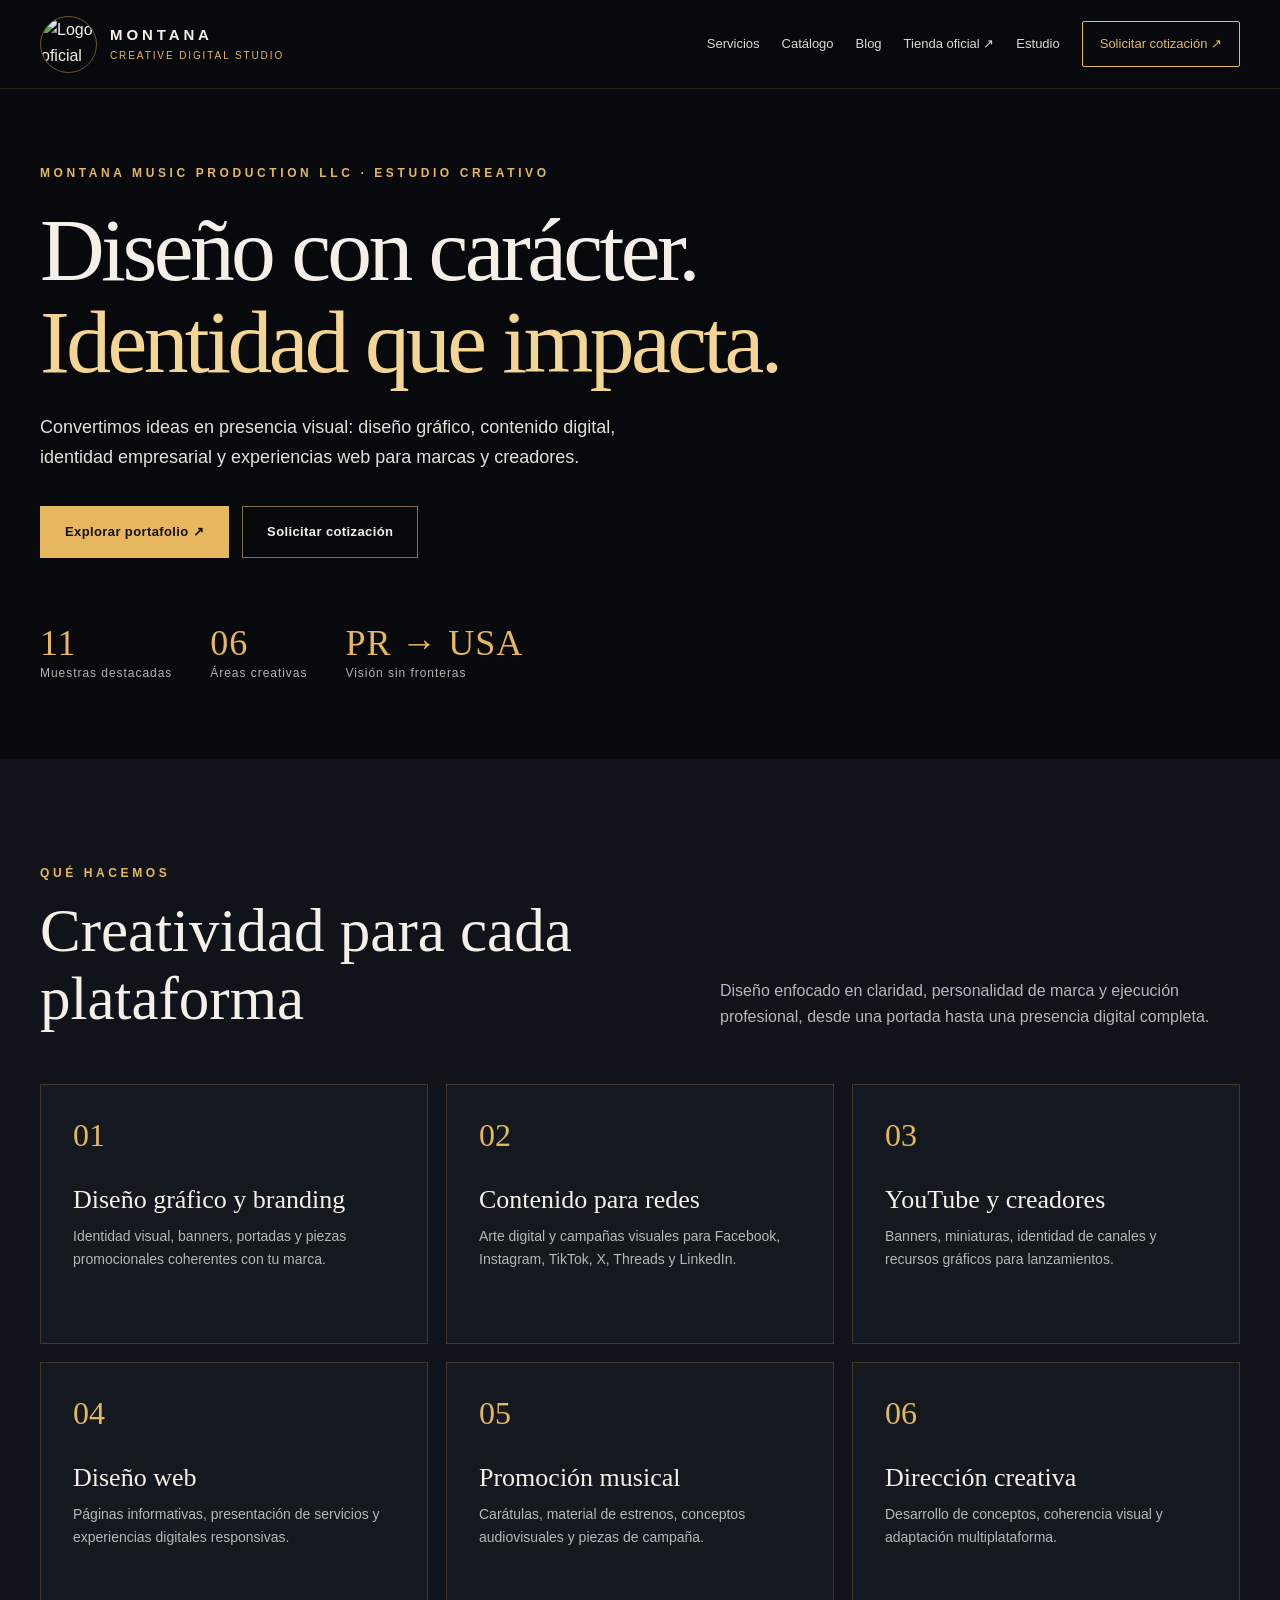
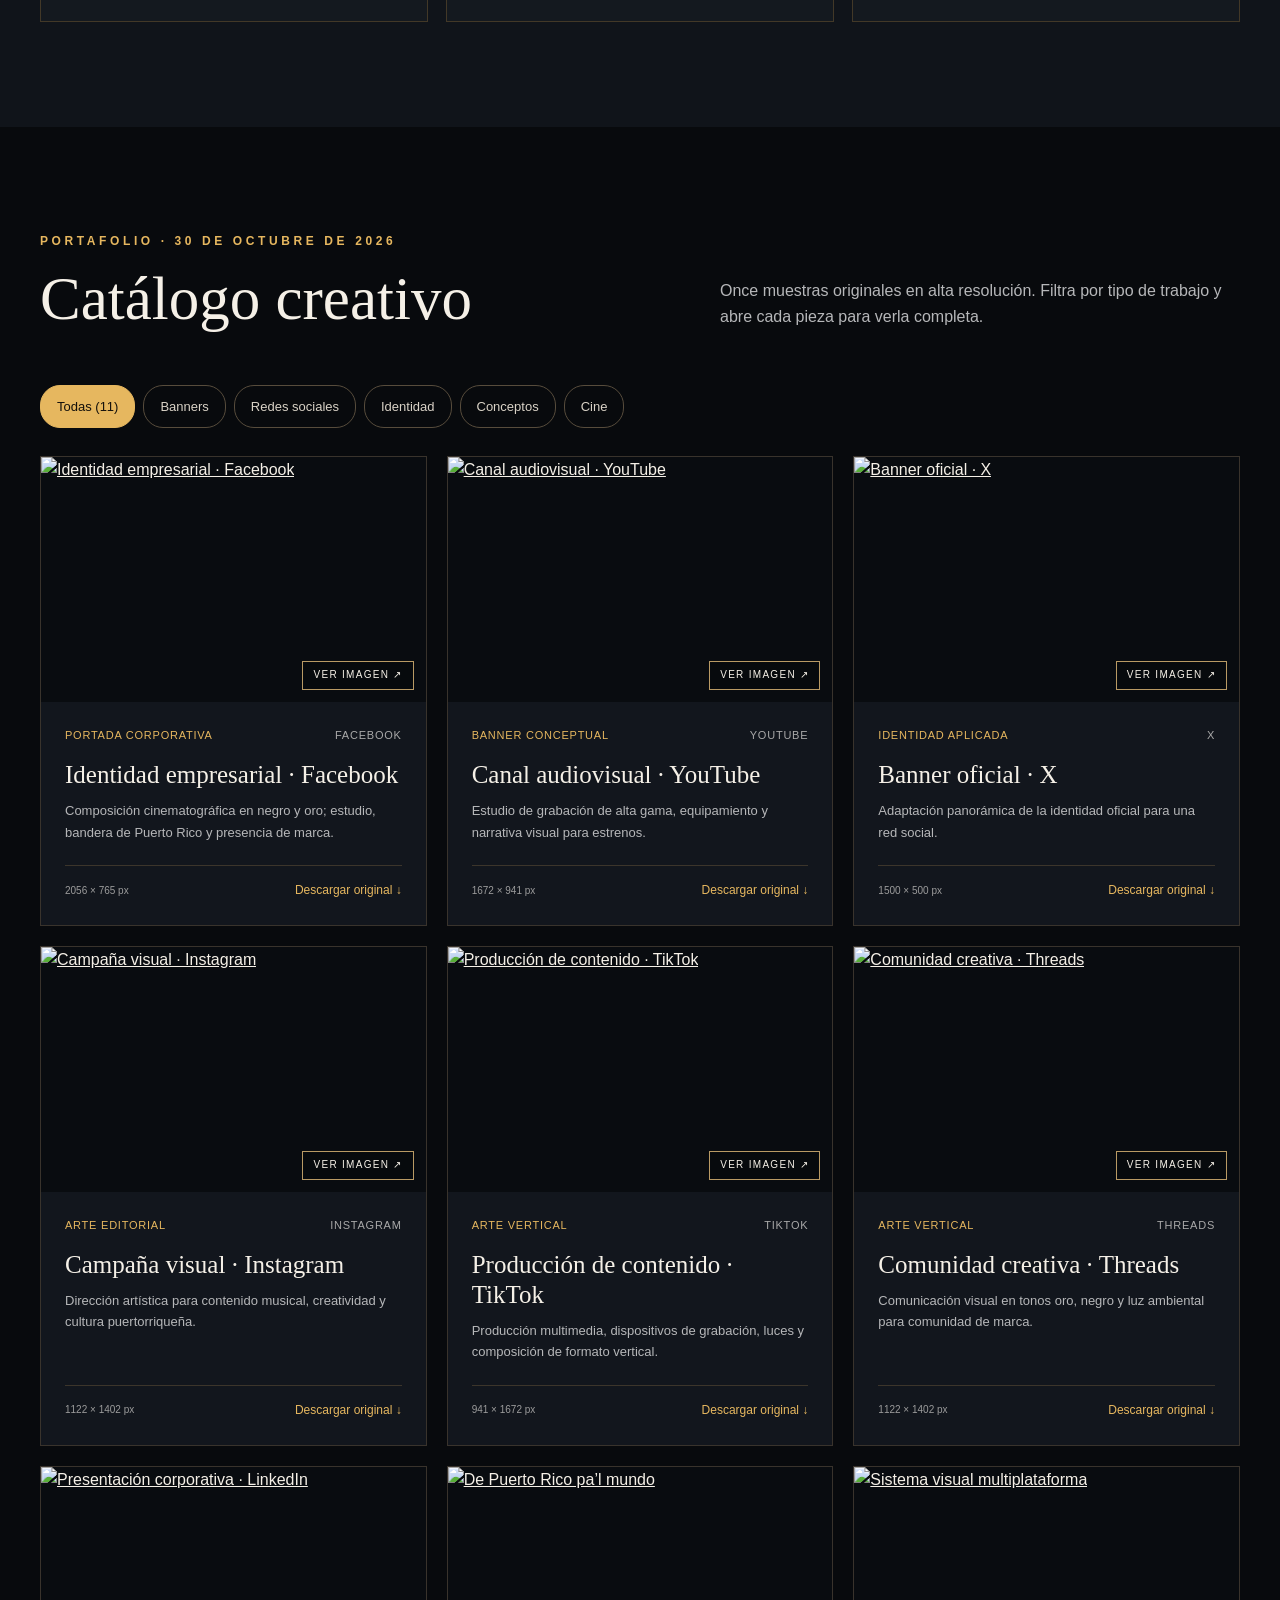
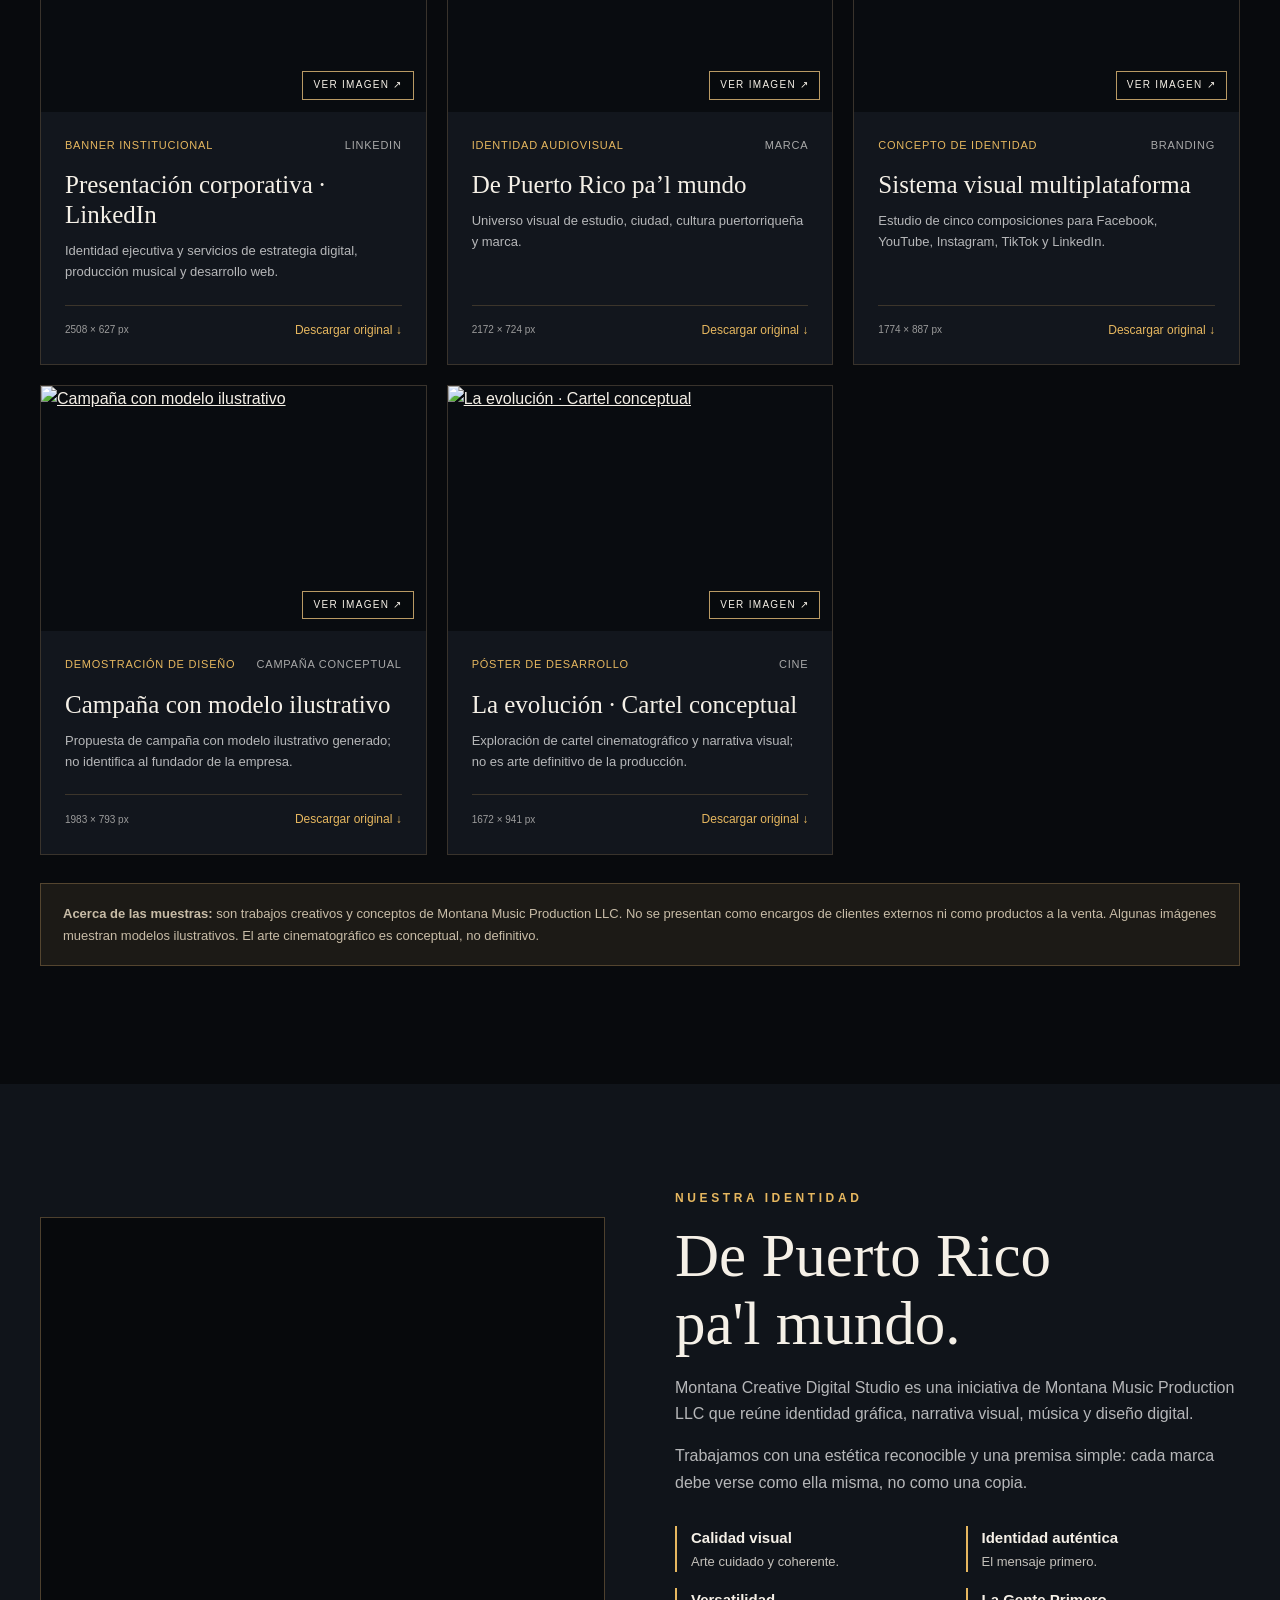
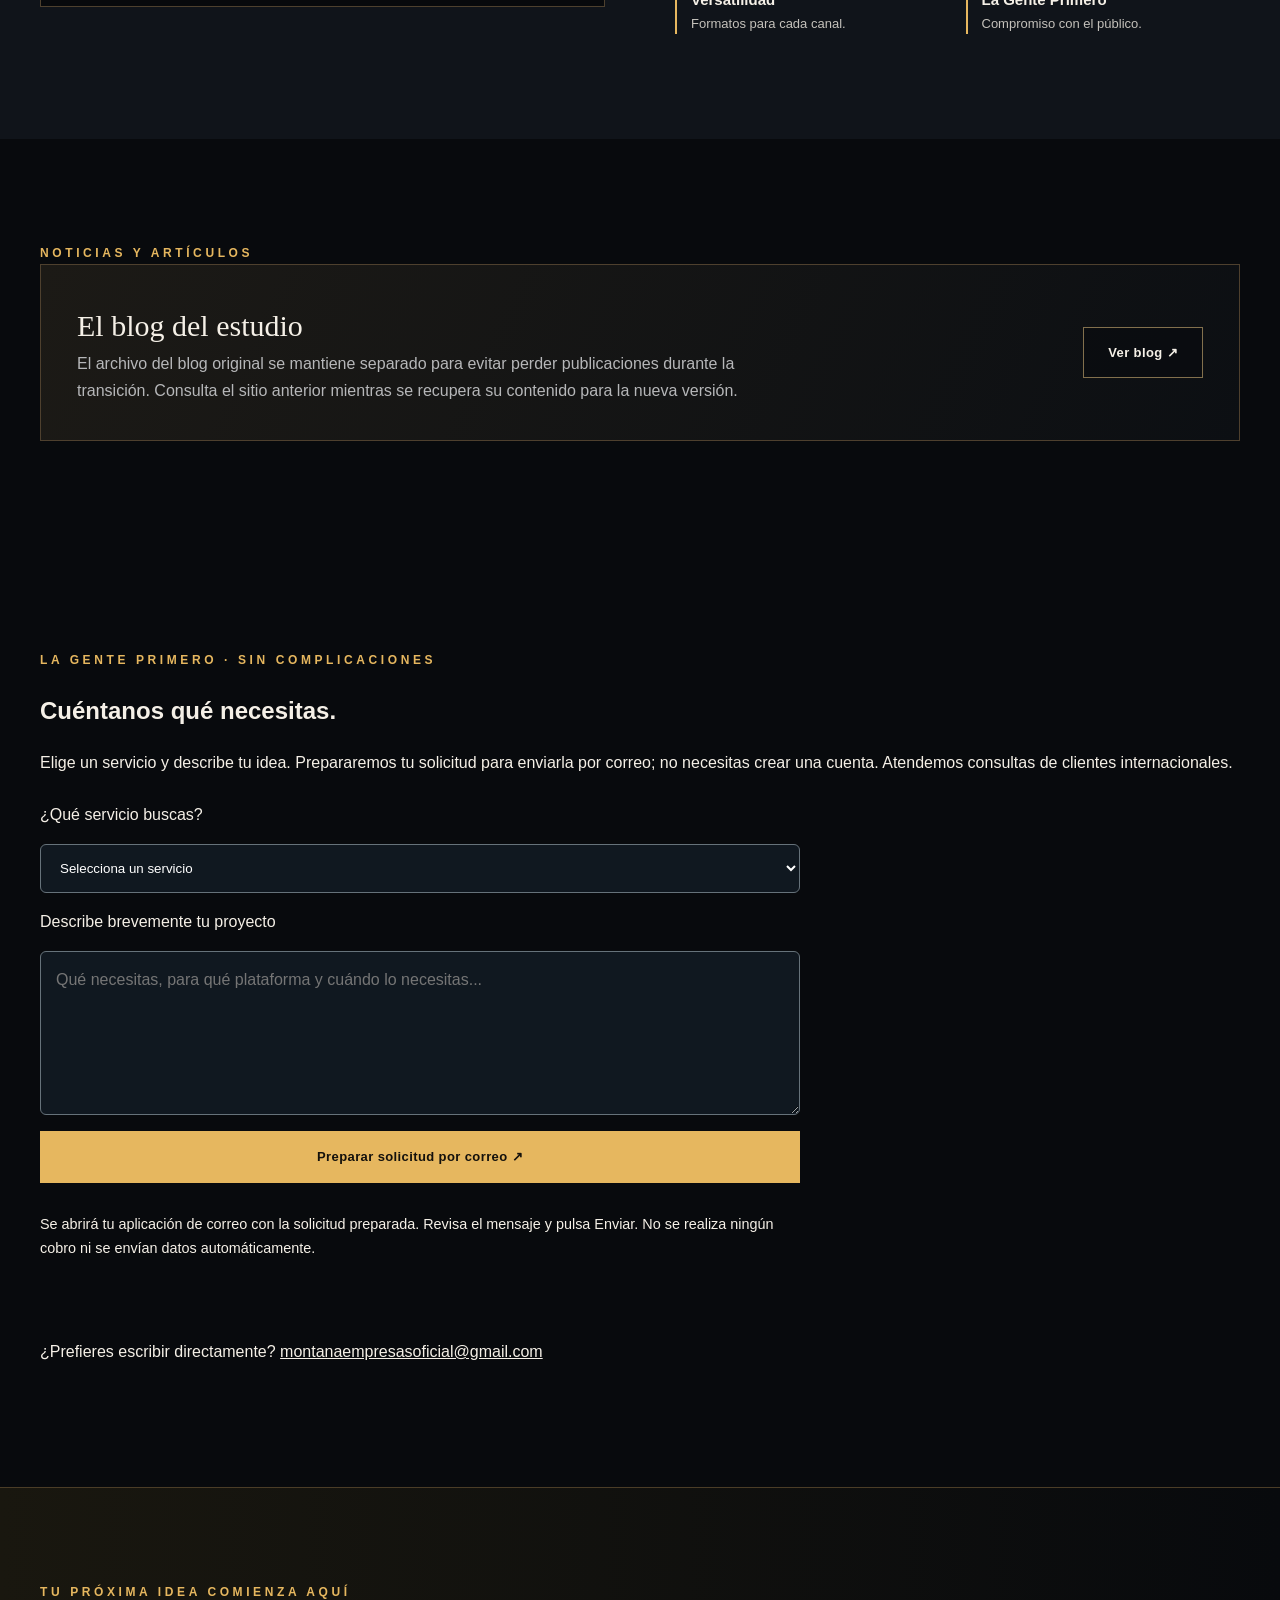
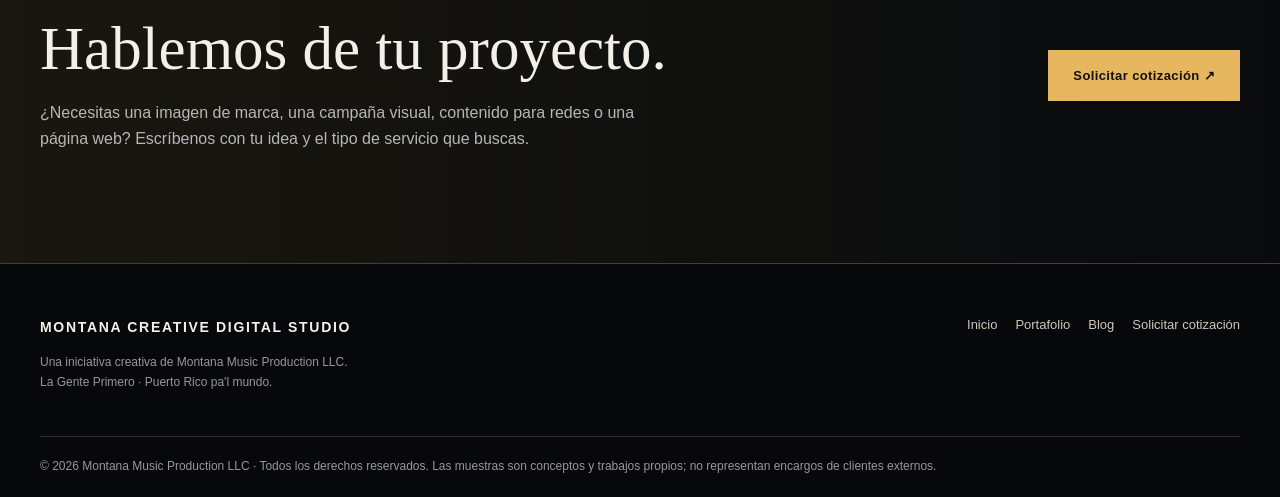
==== commit ef467fc2: "studio: connect main conversion paths to quote form and improve form semantics" ====
--- a/studio/index.html
+++ b/studio/index.html
@@ -1 +1 @@
-<!doctype html><html lang="es"><head><meta charset="utf-8"><meta name="viewport" content="width=device-width,initial-scale=1"><meta name="theme-color" content="#080a0d"><meta name="description" content="Montana Creative Digital Studio: diseño gráfico, identidad de marca, contenido para redes y diseño web profesional de Montana Music Production LLC."><meta property="og:type" content="website"><meta property="og:title" content="Montana Creative Digital Studio"><meta property="og:description" content="Diseño con carácter. Identidad que impacta. Servicios creativos y portafolio profesional."><meta property="og:image" content="https://headless-jwfegdajqac-montanaspoduction-1411.wix-site-host.com/previews/facebook-cinematografico.webp"><link rel="icon" type="image/webp" href="https://headless-jwfegdajqac-montanaspoduction-1411.wix-site-host.com/previews/logo-oficial.webp"><link rel="stylesheet" href="styles.css"><title>Montana Creative Digital Studio | Diseño gráfico, branding y web</title><link rel="canonical" href="https://montanamusicproduction.com/studio/"></head><body><header class="topbar"><div class="shell topbar-inner"><a class="brand" href="index.html#inicio" aria-label="Montana Creative Digital Studio inicio"><img src="https://headless-jwfegdajqac-montanaspoduction-1411.wix-site-host.com/previews/logo-oficial.webp" alt="Logo oficial Montana"><span><strong>MONTANA</strong><small>CREATIVE DIGITAL STUDIO</small></span></a><nav class="nav" aria-label="Navegación principal"><a href="index.html#servicios">Servicios</a><a href="index.html#catalogo">Catálogo</a><a href="blog.html">Blog</a><a href="https://montanaofficialstore-shop.fourthwall.com/" target="_blank" rel="noopener noreferrer">Tienda oficial ↗</a><a href="index.html#nosotros">Estudio</a><a class="nav-cta" href="index.html#contacto">Hablemos ↗</a></nav><button class="menu-toggle" aria-label="Abrir menú" aria-expanded="false">☰</button></div></header><main><section class="hero" id="inicio"><div class="shell"><div class="eyebrow">Montana Music Production LLC · Estudio creativo</div><h1>Diseño con carácter.<br><em>Identidad que impacta.</em></h1><p>Convertimos ideas en presencia visual: diseño gráfico, contenido digital, identidad empresarial y experiencias web para marcas y creadores.</p><div class="actions"><a class="btn" href="#catalogo">Explorar portafolio ↗</a><a class="btn secondary" href="#contacto">Solicitar proyecto</a></div><div class="hero-rail"><div><b>11</b>Muestras destacadas</div><div><b>06</b>Áreas creativas</div><div><b>PR → USA</b>Visión sin fronteras</div></div></div></section><section class="section alt" id="servicios"><div class="shell"><div class="section-head"><div><div class="eyebrow">Qué hacemos</div><h2>Creatividad para cada plataforma</h2></div><p>Diseño enfocado en claridad, personalidad de marca y ejecución profesional, desde una portada hasta una presencia digital completa.</p></div><div class="service-grid"><article class="service"><span class="num">01</span><h3>Diseño gráfico y branding</h3><p>Identidad visual, banners, portadas y piezas promocionales coherentes con tu marca.</p></article><article class="service"><span class="num">02</span><h3>Contenido para redes</h3><p>Arte digital y campañas visuales para Facebook, Instagram, TikTok, X, Threads y LinkedIn.</p></article><article class="service"><span class="num">03</span><h3>YouTube y creadores</h3><p>Banners, miniaturas, identidad de canales y recursos gráficos para lanzamientos.</p></article><article class="service"><span class="num">04</span><h3>Diseño web</h3><p>Páginas informativas, presentación de servicios y experiencias digitales responsivas.</p></article><article class="service"><span class="num">05</span><h3>Promoción musical</h3><p>Carátulas, material de estrenos, conceptos audiovisuales y piezas de campaña.</p></article><article class="service"><span class="num">06</span><h3>Dirección creativa</h3><p>Desarrollo de conceptos, coherencia visual y adaptación multiplataforma.</p></article></div></div></section><section class="section" id="catalogo"><div class="shell"><div class="section-head"><div><div class="eyebrow">Portafolio · 30 de octubre de 2026</div><h2>Catálogo creativo</h2></div><p>Once muestras originales en alta resolución. Filtra por tipo de trabajo y abre cada pieza para verla completa.</p></div><div class="filters" role="group" aria-label="Filtrar catálogo"><button data-filter="Todas" aria-pressed="true" class="active">Todas (11)</button><button data-filter="Banners" aria-pressed="false" class="">Banners</button><button data-filter="Redes" aria-pressed="false" class="">Redes sociales</button><button data-filter="Identidad" aria-pressed="false" class="">Identidad</button><button data-filter="Conceptos" aria-pressed="false" class="">Conceptos</button><button data-filter="Cine" aria-pressed="false" class="">Cine</button></div><div class="gallery"><article class="work-card" data-category="Banners"><a class="work-image" href="https://headless-jwfegdajqac-montanaspoduction-1411.wix-site-host.com/assets/facebook-cinematografico.webp" target="_blank" rel="noopener" aria-label="Abrir imagen original: Identidad empresarial · Facebook"><img src="https://headless-jwfegdajqac-montanaspoduction-1411.wix-site-host.com/previews/facebook-cinematografico.webp" alt="Identidad empresarial · Facebook" loading="lazy" decoding="async"><span class="image-open">VER IMAGEN ↗</span></a><div class="work-info"><div class="work-kicker"><span>Portada corporativa</span><span>Facebook</span></div><h3>Identidad empresarial · Facebook</h3><p>Composición cinematográfica en negro y oro; estudio, bandera de Puerto Rico y presencia de marca.</p><div class="work-bottom"><small>2056 × 765 px</small><a href="https://headless-jwfegdajqac-montanaspoduction-1411.wix-site-host.com/assets/facebook-cinematografico.webp" download>Descargar original ↓</a></div></div></article><article class="work-card" data-category="Banners"><a class="work-image" href="https://headless-jwfegdajqac-montanaspoduction-1411.wix-site-host.com/assets/youtube-estudio.webp" target="_blank" rel="noopener" aria-label="Abrir imagen original: Canal audiovisual · YouTube"><img src="https://headless-jwfegdajqac-montanaspoduction-1411.wix-site-host.com/previews/youtube-estudio.webp" alt="Canal audiovisual · YouTube" loading="lazy" decoding="async"><span class="image-open">VER IMAGEN ↗</span></a><div class="work-info"><div class="work-kicker"><span>Banner conceptual</span><span>YouTube</span></div><h3>Canal audiovisual · YouTube</h3><p>Estudio de grabación de alta gama, equipamiento y narrativa visual para estrenos.</p><div class="work-bottom"><small>1672 × 941 px</small><a href="https://headless-jwfegdajqac-montanaspoduction-1411.wix-site-host.com/assets/youtube-estudio.webp" download>Descargar original ↓</a></div></div></article><article class="work-card" data-category="Banners"><a class="work-image" href="https://headless-jwfegdajqac-montanaspoduction-1411.wix-site-host.com/assets/x-banner-oficial.webp" target="_blank" rel="noopener" aria-label="Abrir imagen original: Banner oficial · X"><img src="https://headless-jwfegdajqac-montanaspoduction-1411.wix-site-host.com/previews/x-banner-oficial.webp" alt="Banner oficial · X" loading="lazy" decoding="async"><span class="image-open">VER IMAGEN ↗</span></a><div class="work-info"><div class="work-kicker"><span>Identidad aplicada</span><span>X</span></div><h3>Banner oficial · X</h3><p>Adaptación panorámica de la identidad oficial para una red social.</p><div class="work-bottom"><small>1500 × 500 px</small><a href="https://headless-jwfegdajqac-montanaspoduction-1411.wix-site-host.com/assets/x-banner-oficial.webp" download>Descargar original ↓</a></div></div></article><article class="work-card" data-category="Redes"><a class="work-image" href="https://headless-jwfegdajqac-montanaspoduction-1411.wix-site-host.com/assets/instagram-campana.webp" target="_blank" rel="noopener" aria-label="Abrir imagen original: Campaña visual · Instagram"><img src="https://headless-jwfegdajqac-montanaspoduction-1411.wix-site-host.com/previews/instagram-campana.webp" alt="Campaña visual · Instagram" loading="lazy" decoding="async"><span class="image-open">VER IMAGEN ↗</span></a><div class="work-info"><div class="work-kicker"><span>Arte editorial</span><span>Instagram</span></div><h3>Campaña visual · Instagram</h3><p>Dirección artística para contenido musical, creatividad y cultura puertorriqueña.</p><div class="work-bottom"><small>1122 × 1402 px</small><a href="https://headless-jwfegdajqac-montanaspoduction-1411.wix-site-host.com/assets/instagram-campana.webp" download>Descargar original ↓</a></div></div></article><article class="work-card" data-category="Redes"><a class="work-image" href="https://headless-jwfegdajqac-montanaspoduction-1411.wix-site-host.com/assets/tiktok-contenido.webp" target="_blank" rel="noopener" aria-label="Abrir imagen original: Producción de contenido · TikTok"><img src="https://headless-jwfegdajqac-montanaspoduction-1411.wix-site-host.com/previews/tiktok-contenido.webp" alt="Producción de contenido · TikTok" loading="lazy" decoding="async"><span class="image-open">VER IMAGEN ↗</span></a><div class="work-info"><div class="work-kicker"><span>Arte vertical</span><span>TikTok</span></div><h3>Producción de contenido · TikTok</h3><p>Producción multimedia, dispositivos de grabación, luces y composición de formato vertical.</p><div class="work-bottom"><small>941 × 1672 px</small><a href="https://headless-jwfegdajqac-montanaspoduction-1411.wix-site-host.com/assets/tiktok-contenido.webp" download>Descargar original ↓</a></div></div></article><article class="work-card" data-category="Redes"><a class="work-image" href="https://headless-jwfegdajqac-montanaspoduction-1411.wix-site-host.com/assets/threads-comunidad.webp" target="_blank" rel="noopener" aria-label="Abrir imagen original: Comunidad creativa · Threads"><img src="https://headless-jwfegdajqac-montanaspoduction-1411.wix-site-host.com/previews/threads-comunidad.webp" alt="Comunidad creativa · Threads" loading="lazy" decoding="async"><span class="image-open">VER IMAGEN ↗</span></a><div class="work-info"><div class="work-kicker"><span>Arte vertical</span><span>Threads</span></div><h3>Comunidad creativa · Threads</h3><p>Comunicación visual en tonos oro, negro y luz ambiental para comunidad de marca.</p><div class="work-bottom"><small>1122 × 1402 px</small><a href="https://headless-jwfegdajqac-montanaspoduction-1411.wix-site-host.com/assets/threads-comunidad.webp" download>Descargar original ↓</a></div></div></article><article class="work-card" data-category="Identidad"><a class="work-image" href="https://headless-jwfegdajqac-montanaspoduction-1411.wix-site-host.com/assets/linkedin-corporativo.webp" target="_blank" rel="noopener" aria-label="Abrir imagen original: Presentación corporativa · LinkedIn"><img src="https://headless-jwfegdajqac-montanaspoduction-1411.wix-site-host.com/previews/linkedin-corporativo.webp" alt="Presentación corporativa · LinkedIn" loading="lazy" decoding="async"><span class="image-open">VER IMAGEN ↗</span></a><div class="work-info"><div class="work-kicker"><span>Banner institucional</span><span>LinkedIn</span></div><h3>Presentación corporativa · LinkedIn</h3><p>Identidad ejecutiva y servicios de estrategia digital, producción musical y desarrollo web.</p><div class="work-bottom"><small>2508 × 627 px</small><a href="https://headless-jwfegdajqac-montanaspoduction-1411.wix-site-host.com/assets/linkedin-corporativo.webp" download>Descargar original ↓</a></div></div></article><article class="work-card" data-category="Identidad"><a class="work-image" href="https://headless-jwfegdajqac-montanaspoduction-1411.wix-site-host.com/assets/puerto-rico-al-mundo.webp" target="_blank" rel="noopener" aria-label="Abrir imagen original: De Puerto Rico pa’l mundo"><img src="https://headless-jwfegdajqac-montanaspoduction-1411.wix-site-host.com/previews/puerto-rico-al-mundo.webp" alt="De Puerto Rico pa’l mundo" loading="lazy" decoding="async"><span class="image-open">VER IMAGEN ↗</span></a><div class="work-info"><div class="work-kicker"><span>Identidad audiovisual</span><span>Marca</span></div><h3>De Puerto Rico pa’l mundo</h3><p>Universo visual de estudio, ciudad, cultura puertorriqueña y marca.</p><div class="work-bottom"><small>2172 × 724 px</small><a href="https://headless-jwfegdajqac-montanaspoduction-1411.wix-site-host.com/assets/puerto-rico-al-mundo.webp" download>Descargar original ↓</a></div></div></article><article class="work-card" data-category="Identidad"><a class="work-image" href="https://headless-jwfegdajqac-montanaspoduction-1411.wix-site-host.com/assets/coleccion-multiplataforma.webp" target="_blank" rel="noopener" aria-label="Abrir imagen original: Sistema visual multiplataforma"><img src="https://headless-jwfegdajqac-montanaspoduction-1411.wix-site-host.com/previews/coleccion-multiplataforma.webp" alt="Sistema visual multiplataforma" loading="lazy" decoding="async"><span class="image-open">VER IMAGEN ↗</span></a><div class="work-info"><div class="work-kicker"><span>Concepto de identidad</span><span>Branding</span></div><h3>Sistema visual multiplataforma</h3><p>Estudio de cinco composiciones para Facebook, YouTube, Instagram, TikTok y LinkedIn.</p><div class="work-bottom"><small>1774 × 887 px</small><a href="https://headless-jwfegdajqac-montanaspoduction-1411.wix-site-host.com/assets/coleccion-multiplataforma.webp" download>Descargar original ↓</a></div></div></article><article class="work-card" data-category="Conceptos"><a class="work-image" href="https://headless-jwfegdajqac-montanaspoduction-1411.wix-site-host.com/assets/modelo-editorial-demo.webp" target="_blank" rel="noopener" aria-label="Abrir imagen original: Campaña con modelo ilustrativo"><img src="https://headless-jwfegdajqac-montanaspoduction-1411.wix-site-host.com/previews/modelo-editorial-demo.webp" alt="Campaña con modelo ilustrativo" loading="lazy" decoding="async"><span class="image-open">VER IMAGEN ↗</span></a><div class="work-info"><div class="work-kicker"><span>Demostración de diseño</span><span>Campaña conceptual</span></div><h3>Campaña con modelo ilustrativo</h3><p>Propuesta de campaña con modelo ilustrativo generado; no identifica al fundador de la empresa.</p><div class="work-bottom"><small>1983 × 793 px</small><a href="https://headless-jwfegdajqac-montanaspoduction-1411.wix-site-host.com/assets/modelo-editorial-demo.webp" download>Descargar original ↓</a></div></div></article><article class="work-card" data-category="Cine"><a class="work-image" href="https://headless-jwfegdajqac-montanaspoduction-1411.wix-site-host.com/assets/evolucion-cine.webp" target="_blank" rel="noopener" aria-label="Abrir imagen original: La evolución · Cartel conceptual"><img src="https://headless-jwfegdajqac-montanaspoduction-1411.wix-site-host.com/previews/evolucion-cine.webp" alt="La evolución · Cartel conceptual" loading="lazy" decoding="async"><span class="image-open">VER IMAGEN ↗</span></a><div class="work-info"><div class="work-kicker"><span>Póster de desarrollo</span><span>Cine</span></div><h3>La evolución · Cartel conceptual</h3><p>Exploración de cartel cinematográfico y narrativa visual; no es arte definitivo de la producción.</p><div class="work-bottom"><small>1672 × 941 px</small><a href="https://headless-jwfegdajqac-montanaspoduction-1411.wix-site-host.com/assets/evolucion-cine.webp" download>Descargar original ↓</a></div></div></article></div><p class="note"><strong>Acerca de las muestras:</strong> son trabajos creativos y conceptos de Montana Music Production LLC. No se presentan como encargos de clientes externos ni como productos a la venta. Algunas imágenes muestran modelos ilustrativos. El arte cinematográfico es conceptual, no definitivo.</p></div></section><section class="section alt" id="nosotros"><div class="shell split"><div class="split-image" role="img" aria-label="Diseño conceptual de Montana Music Production con identidad puertorriqueña"></div><div><div class="eyebrow">Nuestra identidad</div><h2>De Puerto Rico<br>pa'l mundo.</h2><p>Montana Creative Digital Studio es una iniciativa de Montana Music Production LLC que reúne identidad gráfica, narrativa visual, música y diseño digital.</p><p>Trabajamos con una estética reconocible y una premisa simple: cada marca debe verse como ella misma, no como una copia.</p><div class="value-list"><div><strong>Calidad visual</strong>Arte cuidado y coherente.</div><div><strong>Identidad auténtica</strong>El mensaje primero.</div><div><strong>Versatilidad</strong>Formatos para cada canal.</div><div><strong>La Gente Primero</strong>Compromiso con el público.</div></div></div></div></section><section class="section" id="blog"><div class="shell"><div class="eyebrow">Noticias y artículos</div><div class="blog-card"><div><h3>El blog del estudio</h3><p>El archivo del blog original se mantiene separado para evitar perder publicaciones durante la transición. Consulta el sitio anterior mientras se recupera su contenido para la nueva versión.</p></div><a class="btn secondary" href="blog.html">Ver blog ↗</a></div></div></section><section class="section" id="cotizacion" aria-labelledby="cotizacion-titulo"><div class="shell"><div class="eyebrow">La Gente Primero · Sin complicaciones</div><h2 id="cotizacion-titulo">Cuéntanos qué necesitas.</h2><p>Elige un servicio y describe tu idea. Prepararemos tu solicitud para enviarla por correo; no necesitas crear una cuenta. Atendemos consultas de clientes internacionales.</p><form id="solicitud-estudio" style="max-width:760px;display:grid;gap:16px;margin-top:25px"><label for="servicio-estudio">¿Qué servicio buscas?</label><select id="servicio-estudio" required style="width:100%;padding:15px;background:#101820;color:#fff;border:1px solid #66727a;border-radius:6px"><option value="">Selecciona un servicio</option><option>Diseño gráfico y branding</option><option>Contenido para redes sociales</option><option>YouTube y creadores</option><option>Diseño web</option><option>Promoción musical</option><option>Dirección creativa</option><option>Otro proyecto creativo</option></select><label for="idea-estudio">Describe brevemente tu proyecto</label><textarea id="idea-estudio" required minlength="10" maxlength="1500" rows="5" placeholder="Qué necesitas, para qué plataforma y cuándo lo necesitas..." style="width:100%;padding:15px;background:#101820;color:#fff;border:1px solid #66727a;border-radius:6px;font:inherit"></textarea><button class="btn" type="submit">Preparar solicitud por correo ↗</button><p style="font-size:.9rem">Se abrirá tu aplicación de correo con la solicitud preparada. Revisa el mensaje y pulsa Enviar. No se realiza ningún cobro ni se envían datos automáticamente.</p><p id="estado-solicitud" role="status" aria-live="polite"></p></form><p>¿Prefieres escribir directamente? <a href="mailto:montanaempresasoficial@gmail.com" style="text-decoration:underline">montanaempresasoficial@gmail.com</a></p></div></section><section class="contact" id="contacto"><div class="shell contact-inner"><div><div class="eyebrow">Tu próxima idea comienza aquí</div><h2>Hablemos de tu proyecto.</h2><p>¿Necesitas una imagen de marca, una campaña visual, contenido para redes o una página web? Escríbenos con tu idea y el tipo de servicio que buscas.</p></div><a class="btn" href="mailto:montanaempresasoficial@gmail.com?subject=Consulta%20de%20proyecto%20-%20Montana%20Creative%20Digital%20Studio">Contactar al estudio ↗</a></div></section></main><footer class="footer"><div class="shell footer-inner"><div><strong>MONTANA CREATIVE DIGITAL STUDIO</strong><p>Una iniciativa creativa de Montana Music Production LLC.<br>La Gente Primero · Puerto Rico pa'l mundo.</p></div><div class="footer-links"><a href="index.html">Inicio</a><a href="index.html#catalogo">Portafolio</a><a href="blog.html">Blog</a><a href="mailto:montanaempresasoficial@gmail.com">Contacto</a></div></div><div class="shell copyright">© 2026 Montana Music Production LLC · Todos los derechos reservados. Las muestras son conceptos y trabajos propios; no representan encargos de clientes externos.</div></footer><script>document.getElementById('solicitud-estudio').addEventListener('submit',function(e){e.preventDefault();const servicio=document.getElementById('servicio-estudio').value;const idea=document.getElementById('idea-estudio').value.trim();if(!servicio||idea.length<10){document.getElementById('estado-solicitud').textContent='Selecciona un servicio y describe tu proyecto con al menos 10 caracteres.';return;}const asunto='Cotización · Montana Creative Digital Studio · '+servicio;const cuerpo='Hola, Montana Creative Digital Studio.\n\nServicio: '+servicio+'\n\nMi proyecto:\n'+idea+'\n\nPor favor, indíquenme los próximos pasos y una cotización.\n';document.getElementById('estado-solicitud').textContent='Tu correo está preparado. Si no se abre tu aplicación de correo, escribe directamente a montanaempresasoficial@gmail.com.';window.location.href='mailto:montanaempresasoficial@gmail.com?subject='+encodeURIComponent(asunto)+'&body='+encodeURIComponent(cuerpo);});</script><script src="script.js" defer></script></body></html>+<!doctype html><html lang="es"><head><meta charset="utf-8"><meta name="viewport" content="width=device-width,initial-scale=1"><meta name="theme-color" content="#080a0d"><meta name="description" content="Montana Creative Digital Studio: diseño gráfico, identidad de marca, contenido para redes y diseño web profesional de Montana Music Production LLC."><meta property="og:type" content="website"><meta property="og:title" content="Montana Creative Digital Studio"><meta property="og:description" content="Diseño con carácter. Identidad que impacta. Servicios creativos y portafolio profesional."><meta property="og:image" content="https://headless-jwfegdajqac-montanaspoduction-1411.wix-site-host.com/previews/facebook-cinematografico.webp"><link rel="icon" type="image/webp" href="https://headless-jwfegdajqac-montanaspoduction-1411.wix-site-host.com/previews/logo-oficial.webp"><link rel="stylesheet" href="styles.css"><title>Montana Creative Digital Studio | Diseño gráfico, branding y web</title><link rel="canonical" href="https://montanamusicproduction.com/studio/"></head><body><header class="topbar"><div class="shell topbar-inner"><a class="brand" href="index.html#inicio" aria-label="Montana Creative Digital Studio inicio"><img src="https://headless-jwfegdajqac-montanaspoduction-1411.wix-site-host.com/previews/logo-oficial.webp" alt="Logo oficial Montana"><span><strong>MONTANA</strong><small>CREATIVE DIGITAL STUDIO</small></span></a><nav class="nav" aria-label="Navegación principal"><a href="index.html#servicios">Servicios</a><a href="index.html#catalogo">Catálogo</a><a href="blog.html">Blog</a><a href="https://montanaofficialstore-shop.fourthwall.com/" target="_blank" rel="noopener noreferrer">Tienda oficial ↗</a><a href="index.html#nosotros">Estudio</a><a class="nav-cta" href="index.html#cotizacion">Solicitar cotización ↗</a></nav><button class="menu-toggle" aria-label="Abrir menú" aria-expanded="false">☰</button></div></header><main><section class="hero" id="inicio"><div class="shell"><div class="eyebrow">Montana Music Production LLC · Estudio creativo</div><h1>Diseño con carácter.<br><em>Identidad que impacta.</em></h1><p>Convertimos ideas en presencia visual: diseño gráfico, contenido digital, identidad empresarial y experiencias web para marcas y creadores.</p><div class="actions"><a class="btn" href="#catalogo">Explorar portafolio ↗</a><a class="btn secondary" href="#cotizacion">Solicitar cotización</a></div><div class="hero-rail"><div><b>11</b>Muestras destacadas</div><div><b>06</b>Áreas creativas</div><div><b>PR → USA</b>Visión sin fronteras</div></div></div></section><section class="section alt" id="servicios"><div class="shell"><div class="section-head"><div><div class="eyebrow">Qué hacemos</div><h2>Creatividad para cada plataforma</h2></div><p>Diseño enfocado en claridad, personalidad de marca y ejecución profesional, desde una portada hasta una presencia digital completa.</p></div><div class="service-grid"><article class="service"><span class="num">01</span><h3>Diseño gráfico y branding</h3><p>Identidad visual, banners, portadas y piezas promocionales coherentes con tu marca.</p></article><article class="service"><span class="num">02</span><h3>Contenido para redes</h3><p>Arte digital y campañas visuales para Facebook, Instagram, TikTok, X, Threads y LinkedIn.</p></article><article class="service"><span class="num">03</span><h3>YouTube y creadores</h3><p>Banners, miniaturas, identidad de canales y recursos gráficos para lanzamientos.</p></article><article class="service"><span class="num">04</span><h3>Diseño web</h3><p>Páginas informativas, presentación de servicios y experiencias digitales responsivas.</p></article><article class="service"><span class="num">05</span><h3>Promoción musical</h3><p>Carátulas, material de estrenos, conceptos audiovisuales y piezas de campaña.</p></article><article class="service"><span class="num">06</span><h3>Dirección creativa</h3><p>Desarrollo de conceptos, coherencia visual y adaptación multiplataforma.</p></article></div></div></section><section class="section" id="catalogo"><div class="shell"><div class="section-head"><div><div class="eyebrow">Portafolio · 30 de octubre de 2026</div><h2>Catálogo creativo</h2></div><p>Once muestras originales en alta resolución. Filtra por tipo de trabajo y abre cada pieza para verla completa.</p></div><div class="filters" role="group" aria-label="Filtrar catálogo"><button data-filter="Todas" aria-pressed="true" class="active">Todas (11)</button><button data-filter="Banners" aria-pressed="false" class="">Banners</button><button data-filter="Redes" aria-pressed="false" class="">Redes sociales</button><button data-filter="Identidad" aria-pressed="false" class="">Identidad</button><button data-filter="Conceptos" aria-pressed="false" class="">Conceptos</button><button data-filter="Cine" aria-pressed="false" class="">Cine</button></div><div class="gallery"><article class="work-card" data-category="Banners"><a class="work-image" href="https://headless-jwfegdajqac-montanaspoduction-1411.wix-site-host.com/assets/facebook-cinematografico.webp" target="_blank" rel="noopener" aria-label="Abrir imagen original: Identidad empresarial · Facebook"><img src="https://headless-jwfegdajqac-montanaspoduction-1411.wix-site-host.com/previews/facebook-cinematografico.webp" alt="Identidad empresarial · Facebook" loading="lazy" decoding="async"><span class="image-open">VER IMAGEN ↗</span></a><div class="work-info"><div class="work-kicker"><span>Portada corporativa</span><span>Facebook</span></div><h3>Identidad empresarial · Facebook</h3><p>Composición cinematográfica en negro y oro; estudio, bandera de Puerto Rico y presencia de marca.</p><div class="work-bottom"><small>2056 × 765 px</small><a href="https://headless-jwfegdajqac-montanaspoduction-1411.wix-site-host.com/assets/facebook-cinematografico.webp" download>Descargar original ↓</a></div></div></article><article class="work-card" data-category="Banners"><a class="work-image" href="https://headless-jwfegdajqac-montanaspoduction-1411.wix-site-host.com/assets/youtube-estudio.webp" target="_blank" rel="noopener" aria-label="Abrir imagen original: Canal audiovisual · YouTube"><img src="https://headless-jwfegdajqac-montanaspoduction-1411.wix-site-host.com/previews/youtube-estudio.webp" alt="Canal audiovisual · YouTube" loading="lazy" decoding="async"><span class="image-open">VER IMAGEN ↗</span></a><div class="work-info"><div class="work-kicker"><span>Banner conceptual</span><span>YouTube</span></div><h3>Canal audiovisual · YouTube</h3><p>Estudio de grabación de alta gama, equipamiento y narrativa visual para estrenos.</p><div class="work-bottom"><small>1672 × 941 px</small><a href="https://headless-jwfegdajqac-montanaspoduction-1411.wix-site-host.com/assets/youtube-estudio.webp" download>Descargar original ↓</a></div></div></article><article class="work-card" data-category="Banners"><a class="work-image" href="https://headless-jwfegdajqac-montanaspoduction-1411.wix-site-host.com/assets/x-banner-oficial.webp" target="_blank" rel="noopener" aria-label="Abrir imagen original: Banner oficial · X"><img src="https://headless-jwfegdajqac-montanaspoduction-1411.wix-site-host.com/previews/x-banner-oficial.webp" alt="Banner oficial · X" loading="lazy" decoding="async"><span class="image-open">VER IMAGEN ↗</span></a><div class="work-info"><div class="work-kicker"><span>Identidad aplicada</span><span>X</span></div><h3>Banner oficial · X</h3><p>Adaptación panorámica de la identidad oficial para una red social.</p><div class="work-bottom"><small>1500 × 500 px</small><a href="https://headless-jwfegdajqac-montanaspoduction-1411.wix-site-host.com/assets/x-banner-oficial.webp" download>Descargar original ↓</a></div></div></article><article class="work-card" data-category="Redes"><a class="work-image" href="https://headless-jwfegdajqac-montanaspoduction-1411.wix-site-host.com/assets/instagram-campana.webp" target="_blank" rel="noopener" aria-label="Abrir imagen original: Campaña visual · Instagram"><img src="https://headless-jwfegdajqac-montanaspoduction-1411.wix-site-host.com/previews/instagram-campana.webp" alt="Campaña visual · Instagram" loading="lazy" decoding="async"><span class="image-open">VER IMAGEN ↗</span></a><div class="work-info"><div class="work-kicker"><span>Arte editorial</span><span>Instagram</span></div><h3>Campaña visual · Instagram</h3><p>Dirección artística para contenido musical, creatividad y cultura puertorriqueña.</p><div class="work-bottom"><small>1122 × 1402 px</small><a href="https://headless-jwfegdajqac-montanaspoduction-1411.wix-site-host.com/assets/instagram-campana.webp" download>Descargar original ↓</a></div></div></article><article class="work-card" data-category="Redes"><a class="work-image" href="https://headless-jwfegdajqac-montanaspoduction-1411.wix-site-host.com/assets/tiktok-contenido.webp" target="_blank" rel="noopener" aria-label="Abrir imagen original: Producción de contenido · TikTok"><img src="https://headless-jwfegdajqac-montanaspoduction-1411.wix-site-host.com/previews/tiktok-contenido.webp" alt="Producción de contenido · TikTok" loading="lazy" decoding="async"><span class="image-open">VER IMAGEN ↗</span></a><div class="work-info"><div class="work-kicker"><span>Arte vertical</span><span>TikTok</span></div><h3>Producción de contenido · TikTok</h3><p>Producción multimedia, dispositivos de grabación, luces y composición de formato vertical.</p><div class="work-bottom"><small>941 × 1672 px</small><a href="https://headless-jwfegdajqac-montanaspoduction-1411.wix-site-host.com/assets/tiktok-contenido.webp" download>Descargar original ↓</a></div></div></article><article class="work-card" data-category="Redes"><a class="work-image" href="https://headless-jwfegdajqac-montanaspoduction-1411.wix-site-host.com/assets/threads-comunidad.webp" target="_blank" rel="noopener" aria-label="Abrir imagen original: Comunidad creativa · Threads"><img src="https://headless-jwfegdajqac-montanaspoduction-1411.wix-site-host.com/previews/threads-comunidad.webp" alt="Comunidad creativa · Threads" loading="lazy" decoding="async"><span class="image-open">VER IMAGEN ↗</span></a><div class="work-info"><div class="work-kicker"><span>Arte vertical</span><span>Threads</span></div><h3>Comunidad creativa · Threads</h3><p>Comunicación visual en tonos oro, negro y luz ambiental para comunidad de marca.</p><div class="work-bottom"><small>1122 × 1402 px</small><a href="https://headless-jwfegdajqac-montanaspoduction-1411.wix-site-host.com/assets/threads-comunidad.webp" download>Descargar original ↓</a></div></div></article><article class="work-card" data-category="Identidad"><a class="work-image" href="https://headless-jwfegdajqac-montanaspoduction-1411.wix-site-host.com/assets/linkedin-corporativo.webp" target="_blank" rel="noopener" aria-label="Abrir imagen original: Presentación corporativa · LinkedIn"><img src="https://headless-jwfegdajqac-montanaspoduction-1411.wix-site-host.com/previews/linkedin-corporativo.webp" alt="Presentación corporativa · LinkedIn" loading="lazy" decoding="async"><span class="image-open">VER IMAGEN ↗</span></a><div class="work-info"><div class="work-kicker"><span>Banner institucional</span><span>LinkedIn</span></div><h3>Presentación corporativa · LinkedIn</h3><p>Identidad ejecutiva y servicios de estrategia digital, producción musical y desarrollo web.</p><div class="work-bottom"><small>2508 × 627 px</small><a href="https://headless-jwfegdajqac-montanaspoduction-1411.wix-site-host.com/assets/linkedin-corporativo.webp" download>Descargar original ↓</a></div></div></article><article class="work-card" data-category="Identidad"><a class="work-image" href="https://headless-jwfegdajqac-montanaspoduction-1411.wix-site-host.com/assets/puerto-rico-al-mundo.webp" target="_blank" rel="noopener" aria-label="Abrir imagen original: De Puerto Rico pa’l mundo"><img src="https://headless-jwfegdajqac-montanaspoduction-1411.wix-site-host.com/previews/puerto-rico-al-mundo.webp" alt="De Puerto Rico pa’l mundo" loading="lazy" decoding="async"><span class="image-open">VER IMAGEN ↗</span></a><div class="work-info"><div class="work-kicker"><span>Identidad audiovisual</span><span>Marca</span></div><h3>De Puerto Rico pa’l mundo</h3><p>Universo visual de estudio, ciudad, cultura puertorriqueña y marca.</p><div class="work-bottom"><small>2172 × 724 px</small><a href="https://headless-jwfegdajqac-montanaspoduction-1411.wix-site-host.com/assets/puerto-rico-al-mundo.webp" download>Descargar original ↓</a></div></div></article><article class="work-card" data-category="Identidad"><a class="work-image" href="https://headless-jwfegdajqac-montanaspoduction-1411.wix-site-host.com/assets/coleccion-multiplataforma.webp" target="_blank" rel="noopener" aria-label="Abrir imagen original: Sistema visual multiplataforma"><img src="https://headless-jwfegdajqac-montanaspoduction-1411.wix-site-host.com/previews/coleccion-multiplataforma.webp" alt="Sistema visual multiplataforma" loading="lazy" decoding="async"><span class="image-open">VER IMAGEN ↗</span></a><div class="work-info"><div class="work-kicker"><span>Concepto de identidad</span><span>Branding</span></div><h3>Sistema visual multiplataforma</h3><p>Estudio de cinco composiciones para Facebook, YouTube, Instagram, TikTok y LinkedIn.</p><div class="work-bottom"><small>1774 × 887 px</small><a href="https://headless-jwfegdajqac-montanaspoduction-1411.wix-site-host.com/assets/coleccion-multiplataforma.webp" download>Descargar original ↓</a></div></div></article><article class="work-card" data-category="Conceptos"><a class="work-image" href="https://headless-jwfegdajqac-montanaspoduction-1411.wix-site-host.com/assets/modelo-editorial-demo.webp" target="_blank" rel="noopener" aria-label="Abrir imagen original: Campaña con modelo ilustrativo"><img src="https://headless-jwfegdajqac-montanaspoduction-1411.wix-site-host.com/previews/modelo-editorial-demo.webp" alt="Campaña con modelo ilustrativo" loading="lazy" decoding="async"><span class="image-open">VER IMAGEN ↗</span></a><div class="work-info"><div class="work-kicker"><span>Demostración de diseño</span><span>Campaña conceptual</span></div><h3>Campaña con modelo ilustrativo</h3><p>Propuesta de campaña con modelo ilustrativo generado; no identifica al fundador de la empresa.</p><div class="work-bottom"><small>1983 × 793 px</small><a href="https://headless-jwfegdajqac-montanaspoduction-1411.wix-site-host.com/assets/modelo-editorial-demo.webp" download>Descargar original ↓</a></div></div></article><article class="work-card" data-category="Cine"><a class="work-image" href="https://headless-jwfegdajqac-montanaspoduction-1411.wix-site-host.com/assets/evolucion-cine.webp" target="_blank" rel="noopener" aria-label="Abrir imagen original: La evolución · Cartel conceptual"><img src="https://headless-jwfegdajqac-montanaspoduction-1411.wix-site-host.com/previews/evolucion-cine.webp" alt="La evolución · Cartel conceptual" loading="lazy" decoding="async"><span class="image-open">VER IMAGEN ↗</span></a><div class="work-info"><div class="work-kicker"><span>Póster de desarrollo</span><span>Cine</span></div><h3>La evolución · Cartel conceptual</h3><p>Exploración de cartel cinematográfico y narrativa visual; no es arte definitivo de la producción.</p><div class="work-bottom"><small>1672 × 941 px</small><a href="https://headless-jwfegdajqac-montanaspoduction-1411.wix-site-host.com/assets/evolucion-cine.webp" download>Descargar original ↓</a></div></div></article></div><p class="note"><strong>Acerca de las muestras:</strong> son trabajos creativos y conceptos de Montana Music Production LLC. No se presentan como encargos de clientes externos ni como productos a la venta. Algunas imágenes muestran modelos ilustrativos. El arte cinematográfico es conceptual, no definitivo.</p></div></section><section class="section alt" id="nosotros"><div class="shell split"><div class="split-image" role="img" aria-label="Diseño conceptual de Montana Music Production con identidad puertorriqueña"></div><div><div class="eyebrow">Nuestra identidad</div><h2>De Puerto Rico<br>pa'l mundo.</h2><p>Montana Creative Digital Studio es una iniciativa de Montana Music Production LLC que reúne identidad gráfica, narrativa visual, música y diseño digital.</p><p>Trabajamos con una estética reconocible y una premisa simple: cada marca debe verse como ella misma, no como una copia.</p><div class="value-list"><div><strong>Calidad visual</strong>Arte cuidado y coherente.</div><div><strong>Identidad auténtica</strong>El mensaje primero.</div><div><strong>Versatilidad</strong>Formatos para cada canal.</div><div><strong>La Gente Primero</strong>Compromiso con el público.</div></div></div></div></section><section class="section" id="blog"><div class="shell"><div class="eyebrow">Noticias y artículos</div><div class="blog-card"><div><h3>El blog del estudio</h3><p>El archivo del blog original se mantiene separado para evitar perder publicaciones durante la transición. Consulta el sitio anterior mientras se recupera su contenido para la nueva versión.</p></div><a class="btn secondary" href="blog.html">Ver blog ↗</a></div></div></section><section class="section" id="cotizacion" aria-labelledby="cotizacion-titulo"><div class="shell"><div class="eyebrow">La Gente Primero · Sin complicaciones</div><h2 id="cotizacion-titulo">Cuéntanos qué necesitas.</h2><p>Elige un servicio y describe tu idea. Prepararemos tu solicitud para enviarla por correo; no necesitas crear una cuenta. Atendemos consultas de clientes internacionales.</p><form id="solicitud-estudio" style="max-width:760px;display:grid;gap:16px;margin-top:25px"><label for="servicio-estudio">¿Qué servicio buscas?</label><select id="servicio-estudio" name="servicio" required style="width:100%;padding:15px;background:#101820;color:#fff;border:1px solid #66727a;border-radius:6px"><option value="">Selecciona un servicio</option><option>Diseño gráfico y branding</option><option>Contenido para redes sociales</option><option>YouTube y creadores</option><option>Diseño web</option><option>Promoción musical</option><option>Dirección creativa</option><option>Otro proyecto creativo</option></select><label for="idea-estudio">Describe brevemente tu proyecto</label><textarea id="idea-estudio" name="proyecto" required minlength="10" maxlength="1500" rows="5" placeholder="Qué necesitas, para qué plataforma y cuándo lo necesitas..." style="width:100%;padding:15px;background:#101820;color:#fff;border:1px solid #66727a;border-radius:6px;font:inherit"></textarea><button class="btn" type="submit">Preparar solicitud por correo ↗</button><p style="font-size:.9rem">Se abrirá tu aplicación de correo con la solicitud preparada. Revisa el mensaje y pulsa Enviar. No se realiza ningún cobro ni se envían datos automáticamente.</p><p id="estado-solicitud" role="status" aria-live="polite"></p></form><p>¿Prefieres escribir directamente? <a href="mailto:montanaempresasoficial@gmail.com" style="text-decoration:underline">montanaempresasoficial@gmail.com</a></p></div></section><section class="contact" id="contacto"><div class="shell contact-inner"><div><div class="eyebrow">Tu próxima idea comienza aquí</div><h2>Hablemos de tu proyecto.</h2><p>¿Necesitas una imagen de marca, una campaña visual, contenido para redes o una página web? Escríbenos con tu idea y el tipo de servicio que buscas.</p></div><a class="btn" href="#cotizacion">Solicitar cotización ↗</a></div></section></main><footer class="footer"><div class="shell footer-inner"><div><strong>MONTANA CREATIVE DIGITAL STUDIO</strong><p>Una iniciativa creativa de Montana Music Production LLC.<br>La Gente Primero · Puerto Rico pa'l mundo.</p></div><div class="footer-links"><a href="index.html">Inicio</a><a href="index.html#catalogo">Portafolio</a><a href="blog.html">Blog</a><a href="index.html#cotizacion">Solicitar cotización</a></div></div><div class="shell copyright">© 2026 Montana Music Production LLC · Todos los derechos reservados. Las muestras son conceptos y trabajos propios; no representan encargos de clientes externos.</div></footer><script>document.getElementById('solicitud-estudio').addEventListener('submit',function(e){e.preventDefault();const servicio=document.getElementById('servicio-estudio').value;const idea=document.getElementById('idea-estudio').value.trim();if(!servicio||idea.length<10){document.getElementById('estado-solicitud').textContent='Selecciona un servicio y describe tu proyecto con al menos 10 caracteres.';return;}const asunto='Cotización · Montana Creative Digital Studio · '+servicio;const cuerpo='Hola, Montana Creative Digital Studio.\n\nServicio: '+servicio+'\n\nMi proyecto:\n'+idea+'\n\nPor favor, indíquenme los próximos pasos y una cotización.\n';document.getElementById('estado-solicitud').textContent='Tu correo está preparado. Si no se abre tu aplicación de correo, escribe directamente a montanaempresasoficial@gmail.com.';window.location.href='mailto:montanaempresasoficial@gmail.com?subject='+encodeURIComponent(asunto)+'&body='+encodeURIComponent(cuerpo);});</script><script src="script.js" defer></script></body></html>
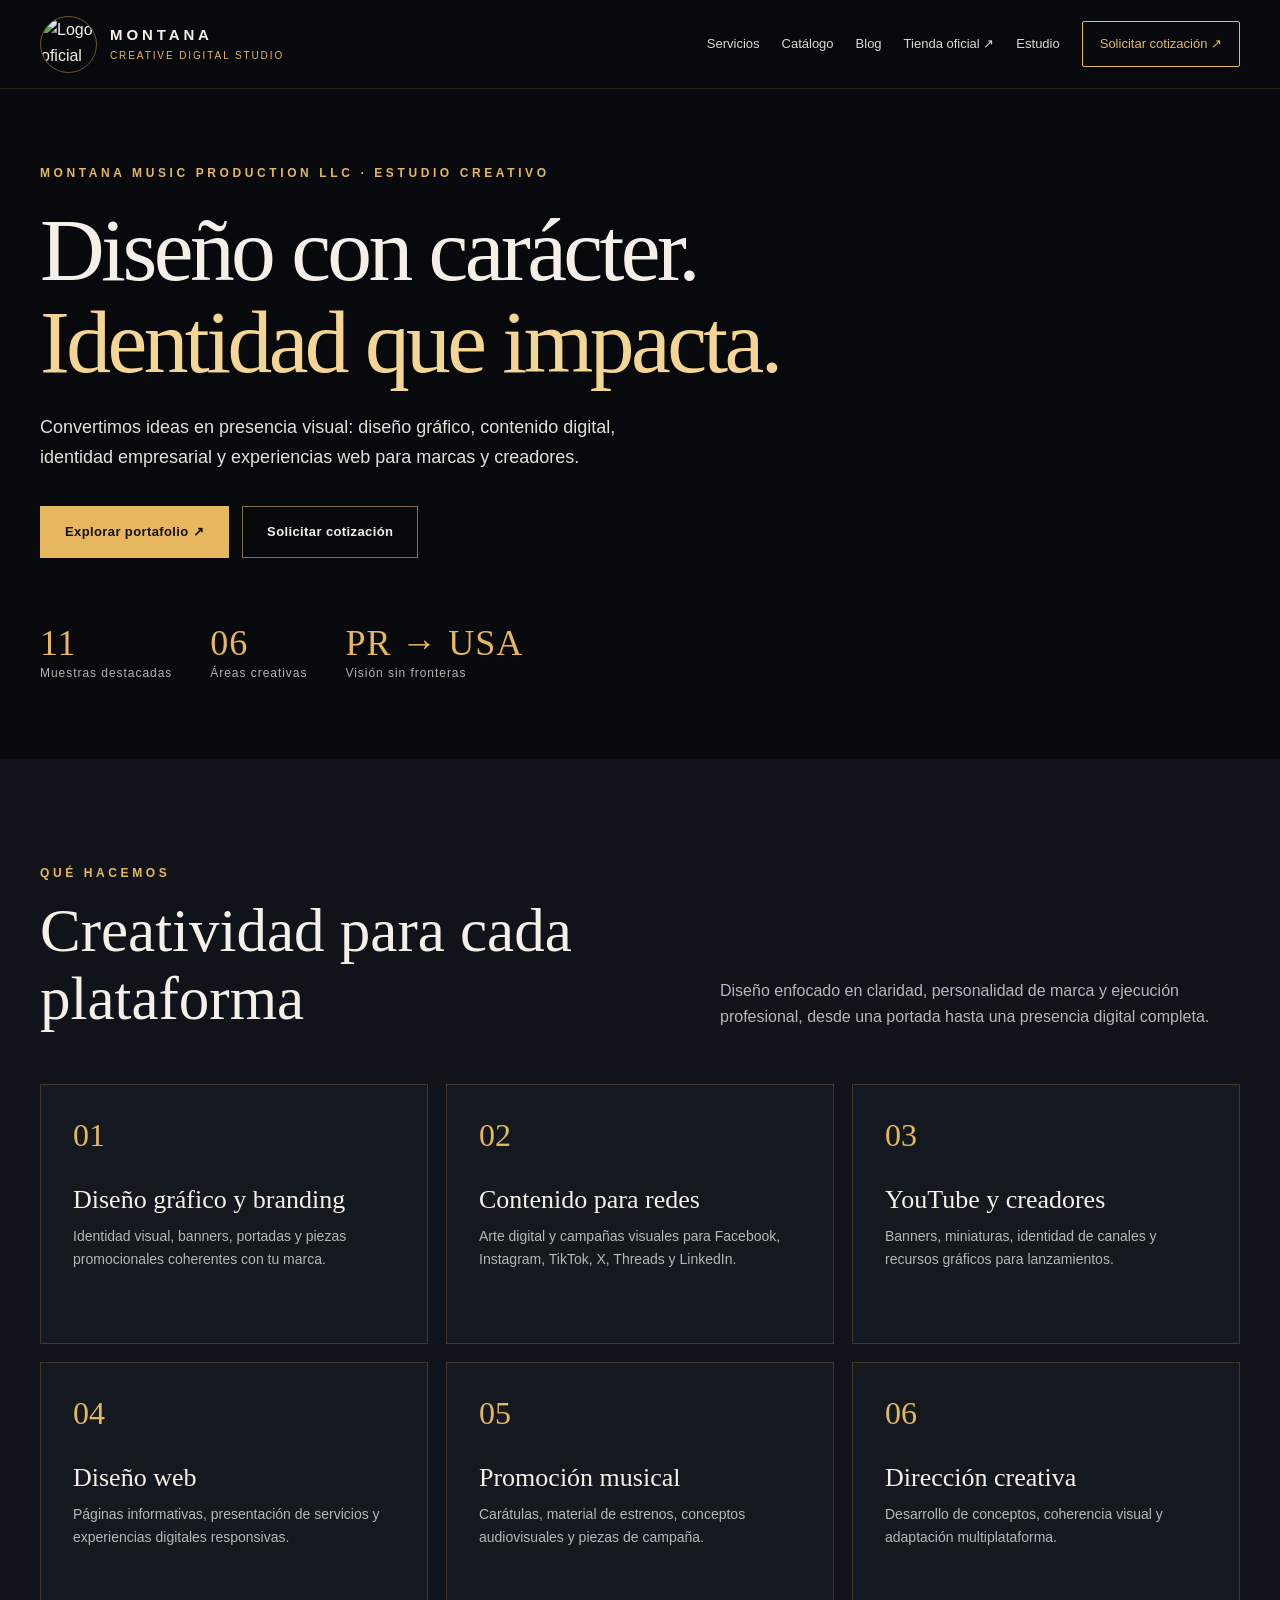
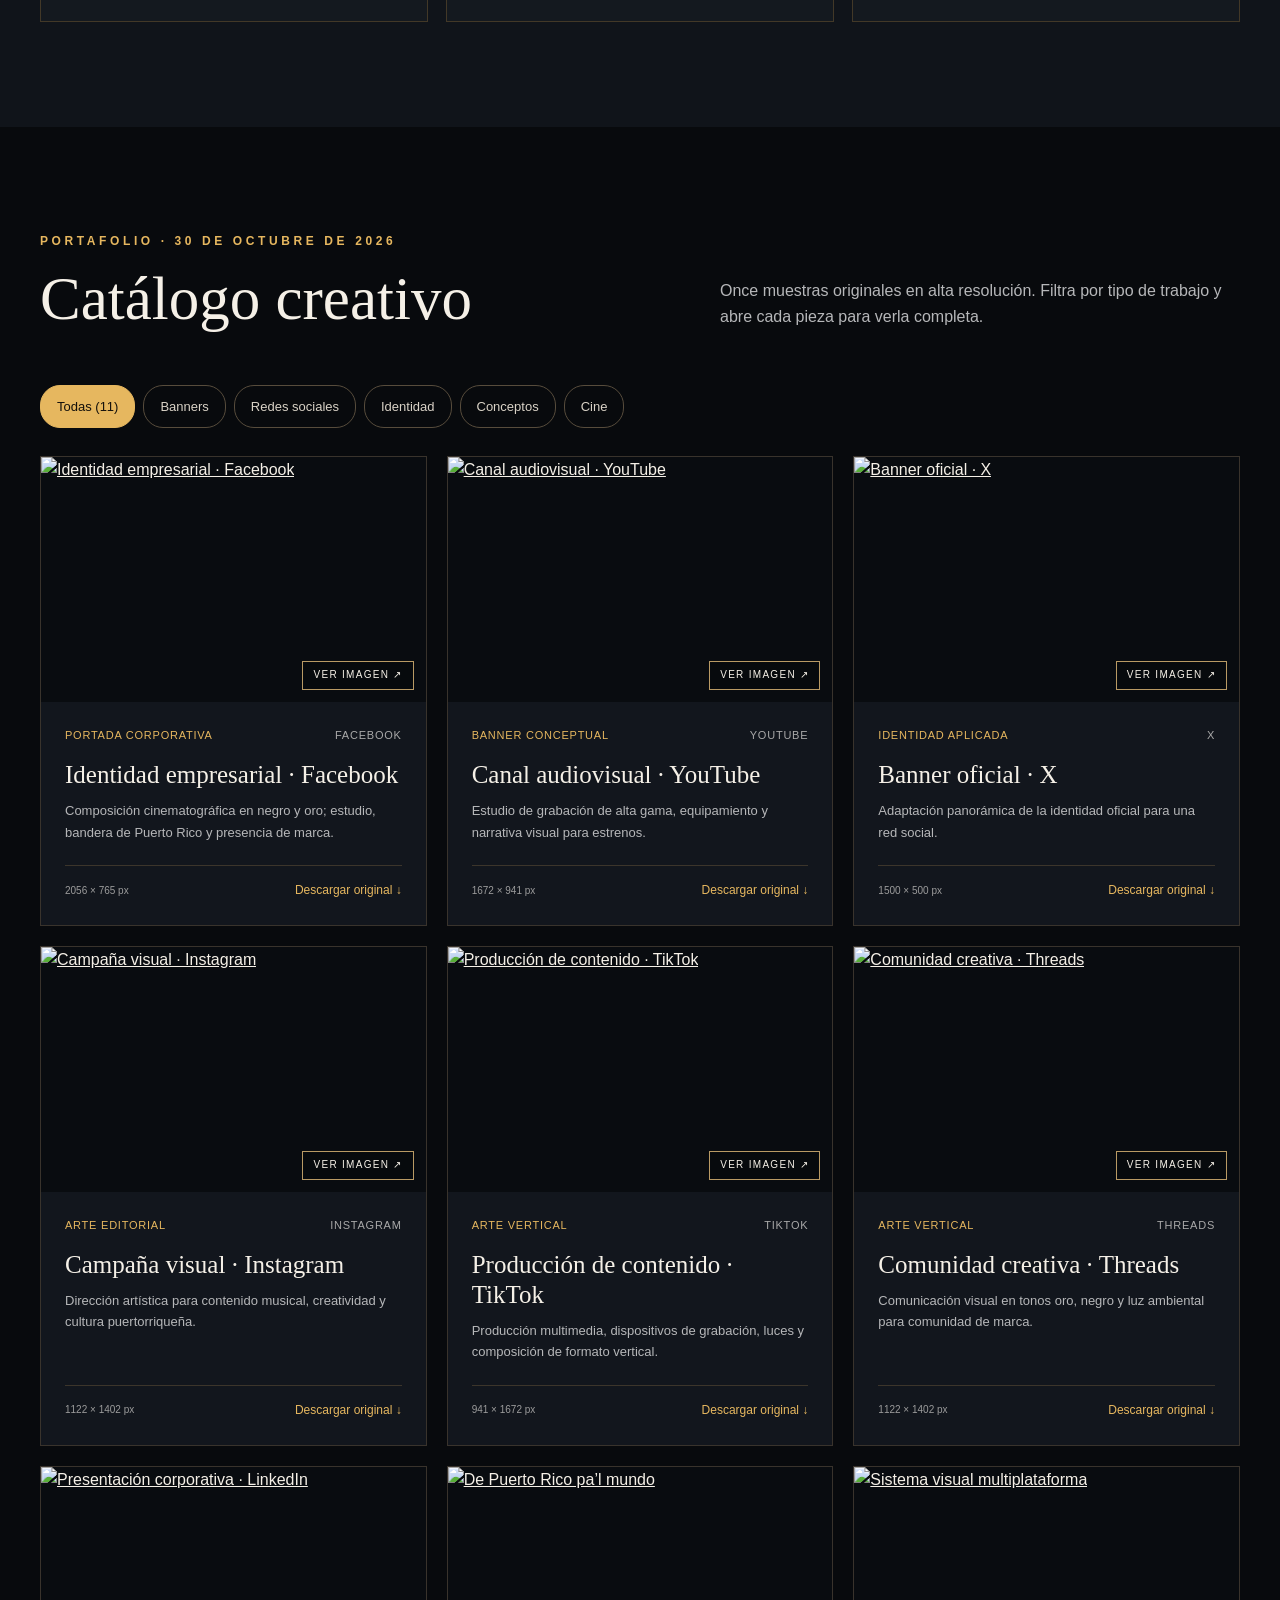
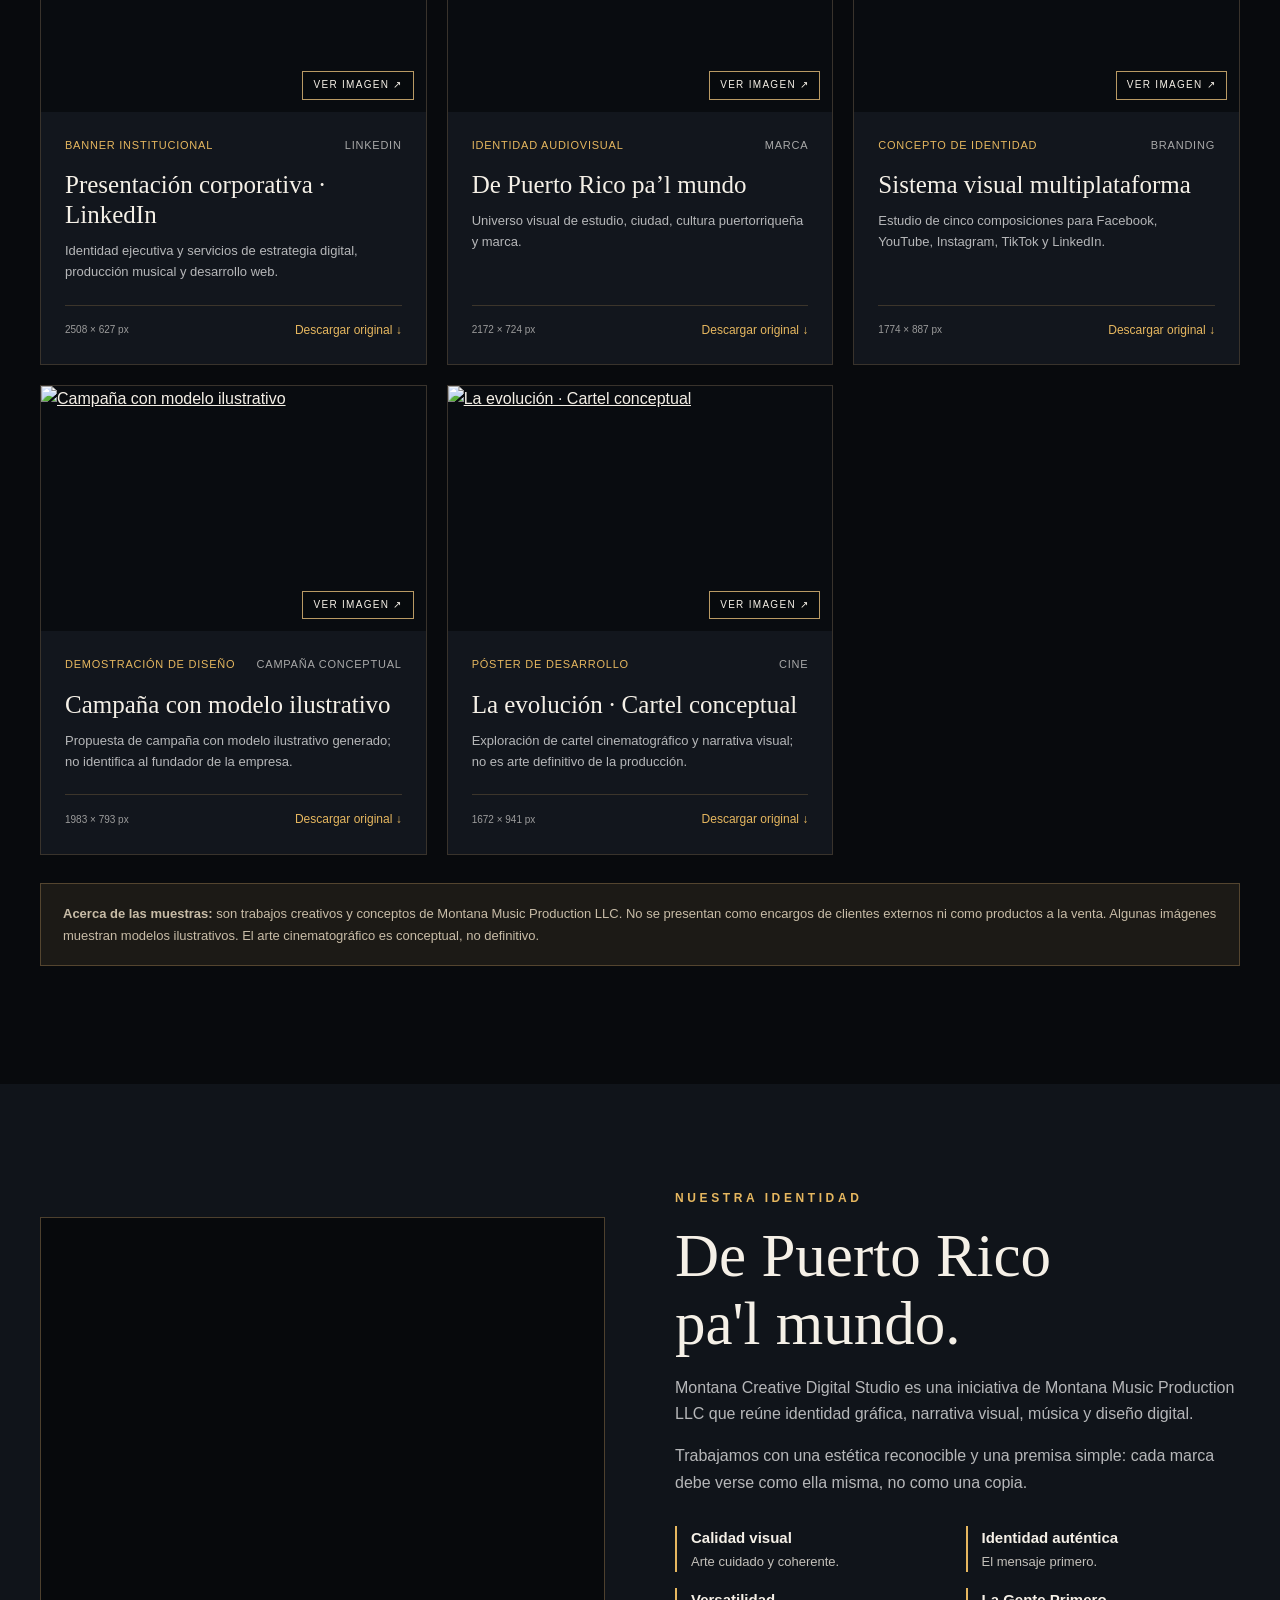
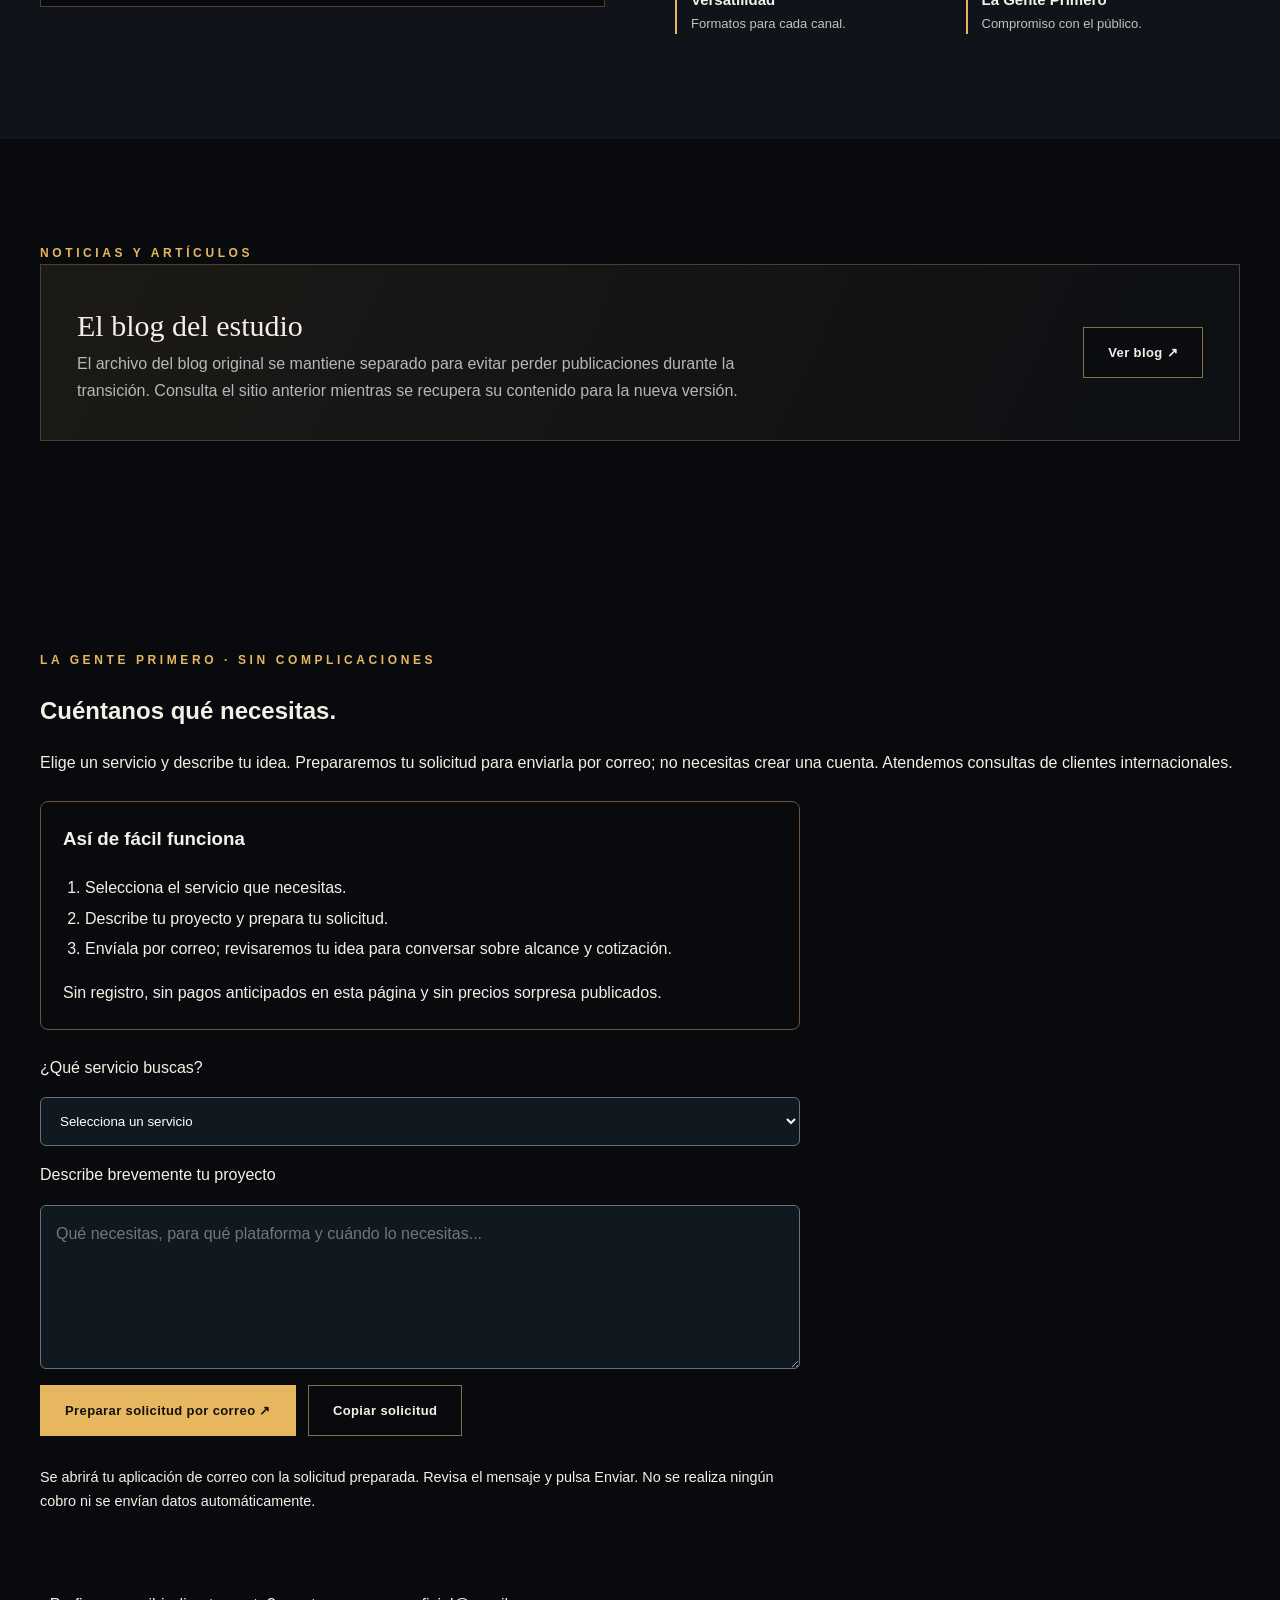
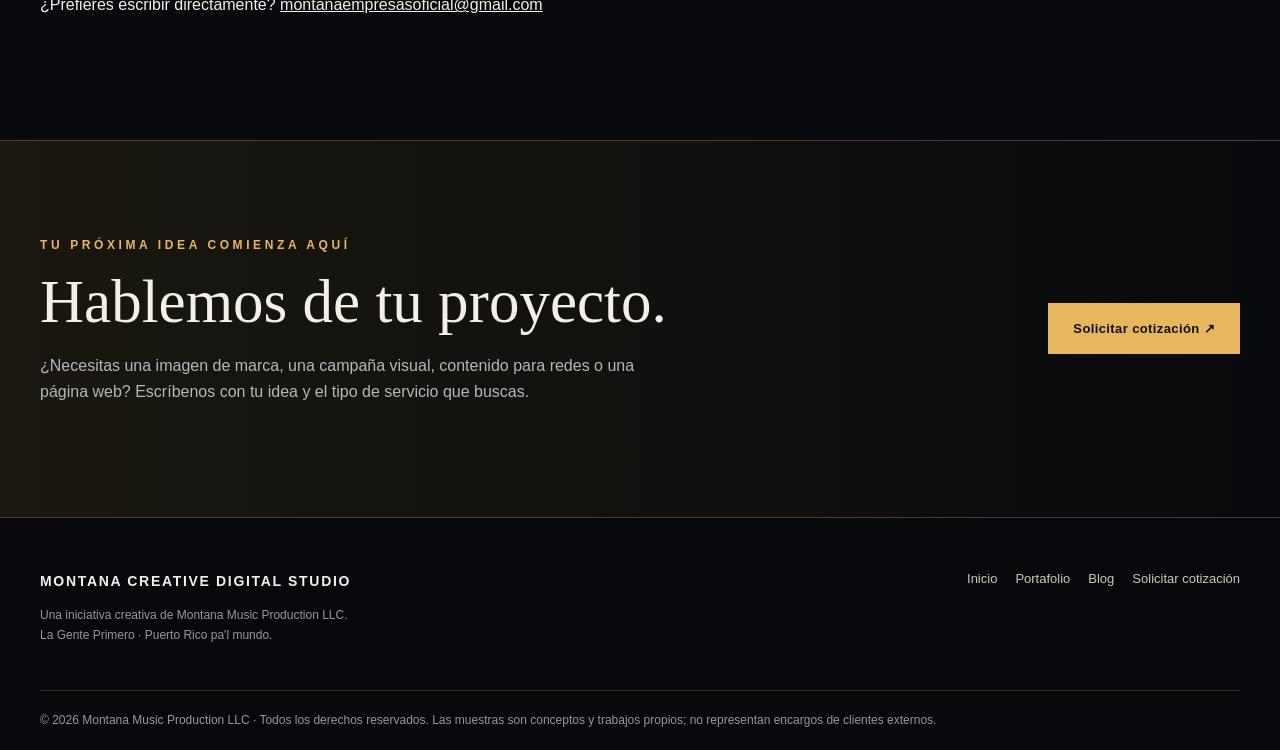
==== commit e76bd5e5: "studio: add clear service request steps and copy-to-clipboard email fallback" ====
--- a/studio/index.html
+++ b/studio/index.html
@@ -1 +1,24 @@
-<!doctype html><html lang="es"><head><meta charset="utf-8"><meta name="viewport" content="width=device-width,initial-scale=1"><meta name="theme-color" content="#080a0d"><meta name="description" content="Montana Creative Digital Studio: diseño gráfico, identidad de marca, contenido para redes y diseño web profesional de Montana Music Production LLC."><meta property="og:type" content="website"><meta property="og:title" content="Montana Creative Digital Studio"><meta property="og:description" content="Diseño con carácter. Identidad que impacta. Servicios creativos y portafolio profesional."><meta property="og:image" content="https://headless-jwfegdajqac-montanaspoduction-1411.wix-site-host.com/previews/facebook-cinematografico.webp"><link rel="icon" type="image/webp" href="https://headless-jwfegdajqac-montanaspoduction-1411.wix-site-host.com/previews/logo-oficial.webp"><link rel="stylesheet" href="styles.css"><title>Montana Creative Digital Studio | Diseño gráfico, branding y web</title><link rel="canonical" href="https://montanamusicproduction.com/studio/"></head><body><header class="topbar"><div class="shell topbar-inner"><a class="brand" href="index.html#inicio" aria-label="Montana Creative Digital Studio inicio"><img src="https://headless-jwfegdajqac-montanaspoduction-1411.wix-site-host.com/previews/logo-oficial.webp" alt="Logo oficial Montana"><span><strong>MONTANA</strong><small>CREATIVE DIGITAL STUDIO</small></span></a><nav class="nav" aria-label="Navegación principal"><a href="index.html#servicios">Servicios</a><a href="index.html#catalogo">Catálogo</a><a href="blog.html">Blog</a><a href="https://montanaofficialstore-shop.fourthwall.com/" target="_blank" rel="noopener noreferrer">Tienda oficial ↗</a><a href="index.html#nosotros">Estudio</a><a class="nav-cta" href="index.html#cotizacion">Solicitar cotización ↗</a></nav><button class="menu-toggle" aria-label="Abrir menú" aria-expanded="false">☰</button></div></header><main><section class="hero" id="inicio"><div class="shell"><div class="eyebrow">Montana Music Production LLC · Estudio creativo</div><h1>Diseño con carácter.<br><em>Identidad que impacta.</em></h1><p>Convertimos ideas en presencia visual: diseño gráfico, contenido digital, identidad empresarial y experiencias web para marcas y creadores.</p><div class="actions"><a class="btn" href="#catalogo">Explorar portafolio ↗</a><a class="btn secondary" href="#cotizacion">Solicitar cotización</a></div><div class="hero-rail"><div><b>11</b>Muestras destacadas</div><div><b>06</b>Áreas creativas</div><div><b>PR → USA</b>Visión sin fronteras</div></div></div></section><section class="section alt" id="servicios"><div class="shell"><div class="section-head"><div><div class="eyebrow">Qué hacemos</div><h2>Creatividad para cada plataforma</h2></div><p>Diseño enfocado en claridad, personalidad de marca y ejecución profesional, desde una portada hasta una presencia digital completa.</p></div><div class="service-grid"><article class="service"><span class="num">01</span><h3>Diseño gráfico y branding</h3><p>Identidad visual, banners, portadas y piezas promocionales coherentes con tu marca.</p></article><article class="service"><span class="num">02</span><h3>Contenido para redes</h3><p>Arte digital y campañas visuales para Facebook, Instagram, TikTok, X, Threads y LinkedIn.</p></article><article class="service"><span class="num">03</span><h3>YouTube y creadores</h3><p>Banners, miniaturas, identidad de canales y recursos gráficos para lanzamientos.</p></article><article class="service"><span class="num">04</span><h3>Diseño web</h3><p>Páginas informativas, presentación de servicios y experiencias digitales responsivas.</p></article><article class="service"><span class="num">05</span><h3>Promoción musical</h3><p>Carátulas, material de estrenos, conceptos audiovisuales y piezas de campaña.</p></article><article class="service"><span class="num">06</span><h3>Dirección creativa</h3><p>Desarrollo de conceptos, coherencia visual y adaptación multiplataforma.</p></article></div></div></section><section class="section" id="catalogo"><div class="shell"><div class="section-head"><div><div class="eyebrow">Portafolio · 30 de octubre de 2026</div><h2>Catálogo creativo</h2></div><p>Once muestras originales en alta resolución. Filtra por tipo de trabajo y abre cada pieza para verla completa.</p></div><div class="filters" role="group" aria-label="Filtrar catálogo"><button data-filter="Todas" aria-pressed="true" class="active">Todas (11)</button><button data-filter="Banners" aria-pressed="false" class="">Banners</button><button data-filter="Redes" aria-pressed="false" class="">Redes sociales</button><button data-filter="Identidad" aria-pressed="false" class="">Identidad</button><button data-filter="Conceptos" aria-pressed="false" class="">Conceptos</button><button data-filter="Cine" aria-pressed="false" class="">Cine</button></div><div class="gallery"><article class="work-card" data-category="Banners"><a class="work-image" href="https://headless-jwfegdajqac-montanaspoduction-1411.wix-site-host.com/assets/facebook-cinematografico.webp" target="_blank" rel="noopener" aria-label="Abrir imagen original: Identidad empresarial · Facebook"><img src="https://headless-jwfegdajqac-montanaspoduction-1411.wix-site-host.com/previews/facebook-cinematografico.webp" alt="Identidad empresarial · Facebook" loading="lazy" decoding="async"><span class="image-open">VER IMAGEN ↗</span></a><div class="work-info"><div class="work-kicker"><span>Portada corporativa</span><span>Facebook</span></div><h3>Identidad empresarial · Facebook</h3><p>Composición cinematográfica en negro y oro; estudio, bandera de Puerto Rico y presencia de marca.</p><div class="work-bottom"><small>2056 × 765 px</small><a href="https://headless-jwfegdajqac-montanaspoduction-1411.wix-site-host.com/assets/facebook-cinematografico.webp" download>Descargar original ↓</a></div></div></article><article class="work-card" data-category="Banners"><a class="work-image" href="https://headless-jwfegdajqac-montanaspoduction-1411.wix-site-host.com/assets/youtube-estudio.webp" target="_blank" rel="noopener" aria-label="Abrir imagen original: Canal audiovisual · YouTube"><img src="https://headless-jwfegdajqac-montanaspoduction-1411.wix-site-host.com/previews/youtube-estudio.webp" alt="Canal audiovisual · YouTube" loading="lazy" decoding="async"><span class="image-open">VER IMAGEN ↗</span></a><div class="work-info"><div class="work-kicker"><span>Banner conceptual</span><span>YouTube</span></div><h3>Canal audiovisual · YouTube</h3><p>Estudio de grabación de alta gama, equipamiento y narrativa visual para estrenos.</p><div class="work-bottom"><small>1672 × 941 px</small><a href="https://headless-jwfegdajqac-montanaspoduction-1411.wix-site-host.com/assets/youtube-estudio.webp" download>Descargar original ↓</a></div></div></article><article class="work-card" data-category="Banners"><a class="work-image" href="https://headless-jwfegdajqac-montanaspoduction-1411.wix-site-host.com/assets/x-banner-oficial.webp" target="_blank" rel="noopener" aria-label="Abrir imagen original: Banner oficial · X"><img src="https://headless-jwfegdajqac-montanaspoduction-1411.wix-site-host.com/previews/x-banner-oficial.webp" alt="Banner oficial · X" loading="lazy" decoding="async"><span class="image-open">VER IMAGEN ↗</span></a><div class="work-info"><div class="work-kicker"><span>Identidad aplicada</span><span>X</span></div><h3>Banner oficial · X</h3><p>Adaptación panorámica de la identidad oficial para una red social.</p><div class="work-bottom"><small>1500 × 500 px</small><a href="https://headless-jwfegdajqac-montanaspoduction-1411.wix-site-host.com/assets/x-banner-oficial.webp" download>Descargar original ↓</a></div></div></article><article class="work-card" data-category="Redes"><a class="work-image" href="https://headless-jwfegdajqac-montanaspoduction-1411.wix-site-host.com/assets/instagram-campana.webp" target="_blank" rel="noopener" aria-label="Abrir imagen original: Campaña visual · Instagram"><img src="https://headless-jwfegdajqac-montanaspoduction-1411.wix-site-host.com/previews/instagram-campana.webp" alt="Campaña visual · Instagram" loading="lazy" decoding="async"><span class="image-open">VER IMAGEN ↗</span></a><div class="work-info"><div class="work-kicker"><span>Arte editorial</span><span>Instagram</span></div><h3>Campaña visual · Instagram</h3><p>Dirección artística para contenido musical, creatividad y cultura puertorriqueña.</p><div class="work-bottom"><small>1122 × 1402 px</small><a href="https://headless-jwfegdajqac-montanaspoduction-1411.wix-site-host.com/assets/instagram-campana.webp" download>Descargar original ↓</a></div></div></article><article class="work-card" data-category="Redes"><a class="work-image" href="https://headless-jwfegdajqac-montanaspoduction-1411.wix-site-host.com/assets/tiktok-contenido.webp" target="_blank" rel="noopener" aria-label="Abrir imagen original: Producción de contenido · TikTok"><img src="https://headless-jwfegdajqac-montanaspoduction-1411.wix-site-host.com/previews/tiktok-contenido.webp" alt="Producción de contenido · TikTok" loading="lazy" decoding="async"><span class="image-open">VER IMAGEN ↗</span></a><div class="work-info"><div class="work-kicker"><span>Arte vertical</span><span>TikTok</span></div><h3>Producción de contenido · TikTok</h3><p>Producción multimedia, dispositivos de grabación, luces y composición de formato vertical.</p><div class="work-bottom"><small>941 × 1672 px</small><a href="https://headless-jwfegdajqac-montanaspoduction-1411.wix-site-host.com/assets/tiktok-contenido.webp" download>Descargar original ↓</a></div></div></article><article class="work-card" data-category="Redes"><a class="work-image" href="https://headless-jwfegdajqac-montanaspoduction-1411.wix-site-host.com/assets/threads-comunidad.webp" target="_blank" rel="noopener" aria-label="Abrir imagen original: Comunidad creativa · Threads"><img src="https://headless-jwfegdajqac-montanaspoduction-1411.wix-site-host.com/previews/threads-comunidad.webp" alt="Comunidad creativa · Threads" loading="lazy" decoding="async"><span class="image-open">VER IMAGEN ↗</span></a><div class="work-info"><div class="work-kicker"><span>Arte vertical</span><span>Threads</span></div><h3>Comunidad creativa · Threads</h3><p>Comunicación visual en tonos oro, negro y luz ambiental para comunidad de marca.</p><div class="work-bottom"><small>1122 × 1402 px</small><a href="https://headless-jwfegdajqac-montanaspoduction-1411.wix-site-host.com/assets/threads-comunidad.webp" download>Descargar original ↓</a></div></div></article><article class="work-card" data-category="Identidad"><a class="work-image" href="https://headless-jwfegdajqac-montanaspoduction-1411.wix-site-host.com/assets/linkedin-corporativo.webp" target="_blank" rel="noopener" aria-label="Abrir imagen original: Presentación corporativa · LinkedIn"><img src="https://headless-jwfegdajqac-montanaspoduction-1411.wix-site-host.com/previews/linkedin-corporativo.webp" alt="Presentación corporativa · LinkedIn" loading="lazy" decoding="async"><span class="image-open">VER IMAGEN ↗</span></a><div class="work-info"><div class="work-kicker"><span>Banner institucional</span><span>LinkedIn</span></div><h3>Presentación corporativa · LinkedIn</h3><p>Identidad ejecutiva y servicios de estrategia digital, producción musical y desarrollo web.</p><div class="work-bottom"><small>2508 × 627 px</small><a href="https://headless-jwfegdajqac-montanaspoduction-1411.wix-site-host.com/assets/linkedin-corporativo.webp" download>Descargar original ↓</a></div></div></article><article class="work-card" data-category="Identidad"><a class="work-image" href="https://headless-jwfegdajqac-montanaspoduction-1411.wix-site-host.com/assets/puerto-rico-al-mundo.webp" target="_blank" rel="noopener" aria-label="Abrir imagen original: De Puerto Rico pa’l mundo"><img src="https://headless-jwfegdajqac-montanaspoduction-1411.wix-site-host.com/previews/puerto-rico-al-mundo.webp" alt="De Puerto Rico pa’l mundo" loading="lazy" decoding="async"><span class="image-open">VER IMAGEN ↗</span></a><div class="work-info"><div class="work-kicker"><span>Identidad audiovisual</span><span>Marca</span></div><h3>De Puerto Rico pa’l mundo</h3><p>Universo visual de estudio, ciudad, cultura puertorriqueña y marca.</p><div class="work-bottom"><small>2172 × 724 px</small><a href="https://headless-jwfegdajqac-montanaspoduction-1411.wix-site-host.com/assets/puerto-rico-al-mundo.webp" download>Descargar original ↓</a></div></div></article><article class="work-card" data-category="Identidad"><a class="work-image" href="https://headless-jwfegdajqac-montanaspoduction-1411.wix-site-host.com/assets/coleccion-multiplataforma.webp" target="_blank" rel="noopener" aria-label="Abrir imagen original: Sistema visual multiplataforma"><img src="https://headless-jwfegdajqac-montanaspoduction-1411.wix-site-host.com/previews/coleccion-multiplataforma.webp" alt="Sistema visual multiplataforma" loading="lazy" decoding="async"><span class="image-open">VER IMAGEN ↗</span></a><div class="work-info"><div class="work-kicker"><span>Concepto de identidad</span><span>Branding</span></div><h3>Sistema visual multiplataforma</h3><p>Estudio de cinco composiciones para Facebook, YouTube, Instagram, TikTok y LinkedIn.</p><div class="work-bottom"><small>1774 × 887 px</small><a href="https://headless-jwfegdajqac-montanaspoduction-1411.wix-site-host.com/assets/coleccion-multiplataforma.webp" download>Descargar original ↓</a></div></div></article><article class="work-card" data-category="Conceptos"><a class="work-image" href="https://headless-jwfegdajqac-montanaspoduction-1411.wix-site-host.com/assets/modelo-editorial-demo.webp" target="_blank" rel="noopener" aria-label="Abrir imagen original: Campaña con modelo ilustrativo"><img src="https://headless-jwfegdajqac-montanaspoduction-1411.wix-site-host.com/previews/modelo-editorial-demo.webp" alt="Campaña con modelo ilustrativo" loading="lazy" decoding="async"><span class="image-open">VER IMAGEN ↗</span></a><div class="work-info"><div class="work-kicker"><span>Demostración de diseño</span><span>Campaña conceptual</span></div><h3>Campaña con modelo ilustrativo</h3><p>Propuesta de campaña con modelo ilustrativo generado; no identifica al fundador de la empresa.</p><div class="work-bottom"><small>1983 × 793 px</small><a href="https://headless-jwfegdajqac-montanaspoduction-1411.wix-site-host.com/assets/modelo-editorial-demo.webp" download>Descargar original ↓</a></div></div></article><article class="work-card" data-category="Cine"><a class="work-image" href="https://headless-jwfegdajqac-montanaspoduction-1411.wix-site-host.com/assets/evolucion-cine.webp" target="_blank" rel="noopener" aria-label="Abrir imagen original: La evolución · Cartel conceptual"><img src="https://headless-jwfegdajqac-montanaspoduction-1411.wix-site-host.com/previews/evolucion-cine.webp" alt="La evolución · Cartel conceptual" loading="lazy" decoding="async"><span class="image-open">VER IMAGEN ↗</span></a><div class="work-info"><div class="work-kicker"><span>Póster de desarrollo</span><span>Cine</span></div><h3>La evolución · Cartel conceptual</h3><p>Exploración de cartel cinematográfico y narrativa visual; no es arte definitivo de la producción.</p><div class="work-bottom"><small>1672 × 941 px</small><a href="https://headless-jwfegdajqac-montanaspoduction-1411.wix-site-host.com/assets/evolucion-cine.webp" download>Descargar original ↓</a></div></div></article></div><p class="note"><strong>Acerca de las muestras:</strong> son trabajos creativos y conceptos de Montana Music Production LLC. No se presentan como encargos de clientes externos ni como productos a la venta. Algunas imágenes muestran modelos ilustrativos. El arte cinematográfico es conceptual, no definitivo.</p></div></section><section class="section alt" id="nosotros"><div class="shell split"><div class="split-image" role="img" aria-label="Diseño conceptual de Montana Music Production con identidad puertorriqueña"></div><div><div class="eyebrow">Nuestra identidad</div><h2>De Puerto Rico<br>pa'l mundo.</h2><p>Montana Creative Digital Studio es una iniciativa de Montana Music Production LLC que reúne identidad gráfica, narrativa visual, música y diseño digital.</p><p>Trabajamos con una estética reconocible y una premisa simple: cada marca debe verse como ella misma, no como una copia.</p><div class="value-list"><div><strong>Calidad visual</strong>Arte cuidado y coherente.</div><div><strong>Identidad auténtica</strong>El mensaje primero.</div><div><strong>Versatilidad</strong>Formatos para cada canal.</div><div><strong>La Gente Primero</strong>Compromiso con el público.</div></div></div></div></section><section class="section" id="blog"><div class="shell"><div class="eyebrow">Noticias y artículos</div><div class="blog-card"><div><h3>El blog del estudio</h3><p>El archivo del blog original se mantiene separado para evitar perder publicaciones durante la transición. Consulta el sitio anterior mientras se recupera su contenido para la nueva versión.</p></div><a class="btn secondary" href="blog.html">Ver blog ↗</a></div></div></section><section class="section" id="cotizacion" aria-labelledby="cotizacion-titulo"><div class="shell"><div class="eyebrow">La Gente Primero · Sin complicaciones</div><h2 id="cotizacion-titulo">Cuéntanos qué necesitas.</h2><p>Elige un servicio y describe tu idea. Prepararemos tu solicitud para enviarla por correo; no necesitas crear una cuenta. Atendemos consultas de clientes internacionales.</p><form id="solicitud-estudio" style="max-width:760px;display:grid;gap:16px;margin-top:25px"><label for="servicio-estudio">¿Qué servicio buscas?</label><select id="servicio-estudio" name="servicio" required style="width:100%;padding:15px;background:#101820;color:#fff;border:1px solid #66727a;border-radius:6px"><option value="">Selecciona un servicio</option><option>Diseño gráfico y branding</option><option>Contenido para redes sociales</option><option>YouTube y creadores</option><option>Diseño web</option><option>Promoción musical</option><option>Dirección creativa</option><option>Otro proyecto creativo</option></select><label for="idea-estudio">Describe brevemente tu proyecto</label><textarea id="idea-estudio" name="proyecto" required minlength="10" maxlength="1500" rows="5" placeholder="Qué necesitas, para qué plataforma y cuándo lo necesitas..." style="width:100%;padding:15px;background:#101820;color:#fff;border:1px solid #66727a;border-radius:6px;font:inherit"></textarea><button class="btn" type="submit">Preparar solicitud por correo ↗</button><p style="font-size:.9rem">Se abrirá tu aplicación de correo con la solicitud preparada. Revisa el mensaje y pulsa Enviar. No se realiza ningún cobro ni se envían datos automáticamente.</p><p id="estado-solicitud" role="status" aria-live="polite"></p></form><p>¿Prefieres escribir directamente? <a href="mailto:montanaempresasoficial@gmail.com" style="text-decoration:underline">montanaempresasoficial@gmail.com</a></p></div></section><section class="contact" id="contacto"><div class="shell contact-inner"><div><div class="eyebrow">Tu próxima idea comienza aquí</div><h2>Hablemos de tu proyecto.</h2><p>¿Necesitas una imagen de marca, una campaña visual, contenido para redes o una página web? Escríbenos con tu idea y el tipo de servicio que buscas.</p></div><a class="btn" href="#cotizacion">Solicitar cotización ↗</a></div></section></main><footer class="footer"><div class="shell footer-inner"><div><strong>MONTANA CREATIVE DIGITAL STUDIO</strong><p>Una iniciativa creativa de Montana Music Production LLC.<br>La Gente Primero · Puerto Rico pa'l mundo.</p></div><div class="footer-links"><a href="index.html">Inicio</a><a href="index.html#catalogo">Portafolio</a><a href="blog.html">Blog</a><a href="index.html#cotizacion">Solicitar cotización</a></div></div><div class="shell copyright">© 2026 Montana Music Production LLC · Todos los derechos reservados. Las muestras son conceptos y trabajos propios; no representan encargos de clientes externos.</div></footer><script>document.getElementById('solicitud-estudio').addEventListener('submit',function(e){e.preventDefault();const servicio=document.getElementById('servicio-estudio').value;const idea=document.getElementById('idea-estudio').value.trim();if(!servicio||idea.length<10){document.getElementById('estado-solicitud').textContent='Selecciona un servicio y describe tu proyecto con al menos 10 caracteres.';return;}const asunto='Cotización · Montana Creative Digital Studio · '+servicio;const cuerpo='Hola, Montana Creative Digital Studio.\n\nServicio: '+servicio+'\n\nMi proyecto:\n'+idea+'\n\nPor favor, indíquenme los próximos pasos y una cotización.\n';document.getElementById('estado-solicitud').textContent='Tu correo está preparado. Si no se abre tu aplicación de correo, escribe directamente a montanaempresasoficial@gmail.com.';window.location.href='mailto:montanaempresasoficial@gmail.com?subject='+encodeURIComponent(asunto)+'&body='+encodeURIComponent(cuerpo);});</script><script src="script.js" defer></script></body></html>+<!doctype html><html lang="es"><head><meta charset="utf-8"><meta name="viewport" content="width=device-width,initial-scale=1"><meta name="theme-color" content="#080a0d"><meta name="description" content="Montana Creative Digital Studio: diseño gráfico, identidad de marca, contenido para redes y diseño web profesional de Montana Music Production LLC."><meta property="og:type" content="website"><meta property="og:title" content="Montana Creative Digital Studio"><meta property="og:description" content="Diseño con carácter. Identidad que impacta. Servicios creativos y portafolio profesional."><meta property="og:image" content="https://headless-jwfegdajqac-montanaspoduction-1411.wix-site-host.com/previews/facebook-cinematografico.webp"><link rel="icon" type="image/webp" href="https://headless-jwfegdajqac-montanaspoduction-1411.wix-site-host.com/previews/logo-oficial.webp"><link rel="stylesheet" href="styles.css"><title>Montana Creative Digital Studio | Diseño gráfico, branding y web</title><link rel="canonical" href="https://montanamusicproduction.com/studio/"></head><body><header class="topbar"><div class="shell topbar-inner"><a class="brand" href="index.html#inicio" aria-label="Montana Creative Digital Studio inicio"><img src="https://headless-jwfegdajqac-montanaspoduction-1411.wix-site-host.com/previews/logo-oficial.webp" alt="Logo oficial Montana"><span><strong>MONTANA</strong><small>CREATIVE DIGITAL STUDIO</small></span></a><nav class="nav" aria-label="Navegación principal"><a href="index.html#servicios">Servicios</a><a href="index.html#catalogo">Catálogo</a><a href="blog.html">Blog</a><a href="https://montanaofficialstore-shop.fourthwall.com/" target="_blank" rel="noopener noreferrer">Tienda oficial ↗</a><a href="index.html#nosotros">Estudio</a><a class="nav-cta" href="index.html#cotizacion">Solicitar cotización ↗</a></nav><button class="menu-toggle" aria-label="Abrir menú" aria-expanded="false">☰</button></div></header><main><section class="hero" id="inicio"><div class="shell"><div class="eyebrow">Montana Music Production LLC · Estudio creativo</div><h1>Diseño con carácter.<br><em>Identidad que impacta.</em></h1><p>Convertimos ideas en presencia visual: diseño gráfico, contenido digital, identidad empresarial y experiencias web para marcas y creadores.</p><div class="actions"><a class="btn" href="#catalogo">Explorar portafolio ↗</a><a class="btn secondary" href="#cotizacion">Solicitar cotización</a></div><div class="hero-rail"><div><b>11</b>Muestras destacadas</div><div><b>06</b>Áreas creativas</div><div><b>PR → USA</b>Visión sin fronteras</div></div></div></section><section class="section alt" id="servicios"><div class="shell"><div class="section-head"><div><div class="eyebrow">Qué hacemos</div><h2>Creatividad para cada plataforma</h2></div><p>Diseño enfocado en claridad, personalidad de marca y ejecución profesional, desde una portada hasta una presencia digital completa.</p></div><div class="service-grid"><article class="service"><span class="num">01</span><h3>Diseño gráfico y branding</h3><p>Identidad visual, banners, portadas y piezas promocionales coherentes con tu marca.</p></article><article class="service"><span class="num">02</span><h3>Contenido para redes</h3><p>Arte digital y campañas visuales para Facebook, Instagram, TikTok, X, Threads y LinkedIn.</p></article><article class="service"><span class="num">03</span><h3>YouTube y creadores</h3><p>Banners, miniaturas, identidad de canales y recursos gráficos para lanzamientos.</p></article><article class="service"><span class="num">04</span><h3>Diseño web</h3><p>Páginas informativas, presentación de servicios y experiencias digitales responsivas.</p></article><article class="service"><span class="num">05</span><h3>Promoción musical</h3><p>Carátulas, material de estrenos, conceptos audiovisuales y piezas de campaña.</p></article><article class="service"><span class="num">06</span><h3>Dirección creativa</h3><p>Desarrollo de conceptos, coherencia visual y adaptación multiplataforma.</p></article></div></div></section><section class="section" id="catalogo"><div class="shell"><div class="section-head"><div><div class="eyebrow">Portafolio · 30 de octubre de 2026</div><h2>Catálogo creativo</h2></div><p>Once muestras originales en alta resolución. Filtra por tipo de trabajo y abre cada pieza para verla completa.</p></div><div class="filters" role="group" aria-label="Filtrar catálogo"><button data-filter="Todas" aria-pressed="true" class="active">Todas (11)</button><button data-filter="Banners" aria-pressed="false" class="">Banners</button><button data-filter="Redes" aria-pressed="false" class="">Redes sociales</button><button data-filter="Identidad" aria-pressed="false" class="">Identidad</button><button data-filter="Conceptos" aria-pressed="false" class="">Conceptos</button><button data-filter="Cine" aria-pressed="false" class="">Cine</button></div><div class="gallery"><article class="work-card" data-category="Banners"><a class="work-image" href="https://headless-jwfegdajqac-montanaspoduction-1411.wix-site-host.com/assets/facebook-cinematografico.webp" target="_blank" rel="noopener" aria-label="Abrir imagen original: Identidad empresarial · Facebook"><img src="https://headless-jwfegdajqac-montanaspoduction-1411.wix-site-host.com/previews/facebook-cinematografico.webp" alt="Identidad empresarial · Facebook" loading="lazy" decoding="async"><span class="image-open">VER IMAGEN ↗</span></a><div class="work-info"><div class="work-kicker"><span>Portada corporativa</span><span>Facebook</span></div><h3>Identidad empresarial · Facebook</h3><p>Composición cinematográfica en negro y oro; estudio, bandera de Puerto Rico y presencia de marca.</p><div class="work-bottom"><small>2056 × 765 px</small><a href="https://headless-jwfegdajqac-montanaspoduction-1411.wix-site-host.com/assets/facebook-cinematografico.webp" download>Descargar original ↓</a></div></div></article><article class="work-card" data-category="Banners"><a class="work-image" href="https://headless-jwfegdajqac-montanaspoduction-1411.wix-site-host.com/assets/youtube-estudio.webp" target="_blank" rel="noopener" aria-label="Abrir imagen original: Canal audiovisual · YouTube"><img src="https://headless-jwfegdajqac-montanaspoduction-1411.wix-site-host.com/previews/youtube-estudio.webp" alt="Canal audiovisual · YouTube" loading="lazy" decoding="async"><span class="image-open">VER IMAGEN ↗</span></a><div class="work-info"><div class="work-kicker"><span>Banner conceptual</span><span>YouTube</span></div><h3>Canal audiovisual · YouTube</h3><p>Estudio de grabación de alta gama, equipamiento y narrativa visual para estrenos.</p><div class="work-bottom"><small>1672 × 941 px</small><a href="https://headless-jwfegdajqac-montanaspoduction-1411.wix-site-host.com/assets/youtube-estudio.webp" download>Descargar original ↓</a></div></div></article><article class="work-card" data-category="Banners"><a class="work-image" href="https://headless-jwfegdajqac-montanaspoduction-1411.wix-site-host.com/assets/x-banner-oficial.webp" target="_blank" rel="noopener" aria-label="Abrir imagen original: Banner oficial · X"><img src="https://headless-jwfegdajqac-montanaspoduction-1411.wix-site-host.com/previews/x-banner-oficial.webp" alt="Banner oficial · X" loading="lazy" decoding="async"><span class="image-open">VER IMAGEN ↗</span></a><div class="work-info"><div class="work-kicker"><span>Identidad aplicada</span><span>X</span></div><h3>Banner oficial · X</h3><p>Adaptación panorámica de la identidad oficial para una red social.</p><div class="work-bottom"><small>1500 × 500 px</small><a href="https://headless-jwfegdajqac-montanaspoduction-1411.wix-site-host.com/assets/x-banner-oficial.webp" download>Descargar original ↓</a></div></div></article><article class="work-card" data-category="Redes"><a class="work-image" href="https://headless-jwfegdajqac-montanaspoduction-1411.wix-site-host.com/assets/instagram-campana.webp" target="_blank" rel="noopener" aria-label="Abrir imagen original: Campaña visual · Instagram"><img src="https://headless-jwfegdajqac-montanaspoduction-1411.wix-site-host.com/previews/instagram-campana.webp" alt="Campaña visual · Instagram" loading="lazy" decoding="async"><span class="image-open">VER IMAGEN ↗</span></a><div class="work-info"><div class="work-kicker"><span>Arte editorial</span><span>Instagram</span></div><h3>Campaña visual · Instagram</h3><p>Dirección artística para contenido musical, creatividad y cultura puertorriqueña.</p><div class="work-bottom"><small>1122 × 1402 px</small><a href="https://headless-jwfegdajqac-montanaspoduction-1411.wix-site-host.com/assets/instagram-campana.webp" download>Descargar original ↓</a></div></div></article><article class="work-card" data-category="Redes"><a class="work-image" href="https://headless-jwfegdajqac-montanaspoduction-1411.wix-site-host.com/assets/tiktok-contenido.webp" target="_blank" rel="noopener" aria-label="Abrir imagen original: Producción de contenido · TikTok"><img src="https://headless-jwfegdajqac-montanaspoduction-1411.wix-site-host.com/previews/tiktok-contenido.webp" alt="Producción de contenido · TikTok" loading="lazy" decoding="async"><span class="image-open">VER IMAGEN ↗</span></a><div class="work-info"><div class="work-kicker"><span>Arte vertical</span><span>TikTok</span></div><h3>Producción de contenido · TikTok</h3><p>Producción multimedia, dispositivos de grabación, luces y composición de formato vertical.</p><div class="work-bottom"><small>941 × 1672 px</small><a href="https://headless-jwfegdajqac-montanaspoduction-1411.wix-site-host.com/assets/tiktok-contenido.webp" download>Descargar original ↓</a></div></div></article><article class="work-card" data-category="Redes"><a class="work-image" href="https://headless-jwfegdajqac-montanaspoduction-1411.wix-site-host.com/assets/threads-comunidad.webp" target="_blank" rel="noopener" aria-label="Abrir imagen original: Comunidad creativa · Threads"><img src="https://headless-jwfegdajqac-montanaspoduction-1411.wix-site-host.com/previews/threads-comunidad.webp" alt="Comunidad creativa · Threads" loading="lazy" decoding="async"><span class="image-open">VER IMAGEN ↗</span></a><div class="work-info"><div class="work-kicker"><span>Arte vertical</span><span>Threads</span></div><h3>Comunidad creativa · Threads</h3><p>Comunicación visual en tonos oro, negro y luz ambiental para comunidad de marca.</p><div class="work-bottom"><small>1122 × 1402 px</small><a href="https://headless-jwfegdajqac-montanaspoduction-1411.wix-site-host.com/assets/threads-comunidad.webp" download>Descargar original ↓</a></div></div></article><article class="work-card" data-category="Identidad"><a class="work-image" href="https://headless-jwfegdajqac-montanaspoduction-1411.wix-site-host.com/assets/linkedin-corporativo.webp" target="_blank" rel="noopener" aria-label="Abrir imagen original: Presentación corporativa · LinkedIn"><img src="https://headless-jwfegdajqac-montanaspoduction-1411.wix-site-host.com/previews/linkedin-corporativo.webp" alt="Presentación corporativa · LinkedIn" loading="lazy" decoding="async"><span class="image-open">VER IMAGEN ↗</span></a><div class="work-info"><div class="work-kicker"><span>Banner institucional</span><span>LinkedIn</span></div><h3>Presentación corporativa · LinkedIn</h3><p>Identidad ejecutiva y servicios de estrategia digital, producción musical y desarrollo web.</p><div class="work-bottom"><small>2508 × 627 px</small><a href="https://headless-jwfegdajqac-montanaspoduction-1411.wix-site-host.com/assets/linkedin-corporativo.webp" download>Descargar original ↓</a></div></div></article><article class="work-card" data-category="Identidad"><a class="work-image" href="https://headless-jwfegdajqac-montanaspoduction-1411.wix-site-host.com/assets/puerto-rico-al-mundo.webp" target="_blank" rel="noopener" aria-label="Abrir imagen original: De Puerto Rico pa’l mundo"><img src="https://headless-jwfegdajqac-montanaspoduction-1411.wix-site-host.com/previews/puerto-rico-al-mundo.webp" alt="De Puerto Rico pa’l mundo" loading="lazy" decoding="async"><span class="image-open">VER IMAGEN ↗</span></a><div class="work-info"><div class="work-kicker"><span>Identidad audiovisual</span><span>Marca</span></div><h3>De Puerto Rico pa’l mundo</h3><p>Universo visual de estudio, ciudad, cultura puertorriqueña y marca.</p><div class="work-bottom"><small>2172 × 724 px</small><a href="https://headless-jwfegdajqac-montanaspoduction-1411.wix-site-host.com/assets/puerto-rico-al-mundo.webp" download>Descargar original ↓</a></div></div></article><article class="work-card" data-category="Identidad"><a class="work-image" href="https://headless-jwfegdajqac-montanaspoduction-1411.wix-site-host.com/assets/coleccion-multiplataforma.webp" target="_blank" rel="noopener" aria-label="Abrir imagen original: Sistema visual multiplataforma"><img src="https://headless-jwfegdajqac-montanaspoduction-1411.wix-site-host.com/previews/coleccion-multiplataforma.webp" alt="Sistema visual multiplataforma" loading="lazy" decoding="async"><span class="image-open">VER IMAGEN ↗</span></a><div class="work-info"><div class="work-kicker"><span>Concepto de identidad</span><span>Branding</span></div><h3>Sistema visual multiplataforma</h3><p>Estudio de cinco composiciones para Facebook, YouTube, Instagram, TikTok y LinkedIn.</p><div class="work-bottom"><small>1774 × 887 px</small><a href="https://headless-jwfegdajqac-montanaspoduction-1411.wix-site-host.com/assets/coleccion-multiplataforma.webp" download>Descargar original ↓</a></div></div></article><article class="work-card" data-category="Conceptos"><a class="work-image" href="https://headless-jwfegdajqac-montanaspoduction-1411.wix-site-host.com/assets/modelo-editorial-demo.webp" target="_blank" rel="noopener" aria-label="Abrir imagen original: Campaña con modelo ilustrativo"><img src="https://headless-jwfegdajqac-montanaspoduction-1411.wix-site-host.com/previews/modelo-editorial-demo.webp" alt="Campaña con modelo ilustrativo" loading="lazy" decoding="async"><span class="image-open">VER IMAGEN ↗</span></a><div class="work-info"><div class="work-kicker"><span>Demostración de diseño</span><span>Campaña conceptual</span></div><h3>Campaña con modelo ilustrativo</h3><p>Propuesta de campaña con modelo ilustrativo generado; no identifica al fundador de la empresa.</p><div class="work-bottom"><small>1983 × 793 px</small><a href="https://headless-jwfegdajqac-montanaspoduction-1411.wix-site-host.com/assets/modelo-editorial-demo.webp" download>Descargar original ↓</a></div></div></article><article class="work-card" data-category="Cine"><a class="work-image" href="https://headless-jwfegdajqac-montanaspoduction-1411.wix-site-host.com/assets/evolucion-cine.webp" target="_blank" rel="noopener" aria-label="Abrir imagen original: La evolución · Cartel conceptual"><img src="https://headless-jwfegdajqac-montanaspoduction-1411.wix-site-host.com/previews/evolucion-cine.webp" alt="La evolución · Cartel conceptual" loading="lazy" decoding="async"><span class="image-open">VER IMAGEN ↗</span></a><div class="work-info"><div class="work-kicker"><span>Póster de desarrollo</span><span>Cine</span></div><h3>La evolución · Cartel conceptual</h3><p>Exploración de cartel cinematográfico y narrativa visual; no es arte definitivo de la producción.</p><div class="work-bottom"><small>1672 × 941 px</small><a href="https://headless-jwfegdajqac-montanaspoduction-1411.wix-site-host.com/assets/evolucion-cine.webp" download>Descargar original ↓</a></div></div></article></div><p class="note"><strong>Acerca de las muestras:</strong> son trabajos creativos y conceptos de Montana Music Production LLC. No se presentan como encargos de clientes externos ni como productos a la venta. Algunas imágenes muestran modelos ilustrativos. El arte cinematográfico es conceptual, no definitivo.</p></div></section><section class="section alt" id="nosotros"><div class="shell split"><div class="split-image" role="img" aria-label="Diseño conceptual de Montana Music Production con identidad puertorriqueña"></div><div><div class="eyebrow">Nuestra identidad</div><h2>De Puerto Rico<br>pa'l mundo.</h2><p>Montana Creative Digital Studio es una iniciativa de Montana Music Production LLC que reúne identidad gráfica, narrativa visual, música y diseño digital.</p><p>Trabajamos con una estética reconocible y una premisa simple: cada marca debe verse como ella misma, no como una copia.</p><div class="value-list"><div><strong>Calidad visual</strong>Arte cuidado y coherente.</div><div><strong>Identidad auténtica</strong>El mensaje primero.</div><div><strong>Versatilidad</strong>Formatos para cada canal.</div><div><strong>La Gente Primero</strong>Compromiso con el público.</div></div></div></div></section><section class="section" id="blog"><div class="shell"><div class="eyebrow">Noticias y artículos</div><div class="blog-card"><div><h3>El blog del estudio</h3><p>El archivo del blog original se mantiene separado para evitar perder publicaciones durante la transición. Consulta el sitio anterior mientras se recupera su contenido para la nueva versión.</p></div><a class="btn secondary" href="blog.html">Ver blog ↗</a></div></div></section><section class="section" id="cotizacion" aria-labelledby="cotizacion-titulo"><div class="shell"><div class="eyebrow">La Gente Primero · Sin complicaciones</div><h2 id="cotizacion-titulo">Cuéntanos qué necesitas.</h2><p>Elige un servicio y describe tu idea. Prepararemos tu solicitud para enviarla por correo; no necesitas crear una cuenta. Atendemos consultas de clientes internacionales.</p><div style="max-width:760px;margin:24px 0;border:1px solid #67543b;border-radius:8px;padding:22px"><h3 style="margin-top:0">Así de fácil funciona</h3><ol style="line-height:1.9;padding-left:22px"><li>Selecciona el servicio que necesitas.</li><li>Describe tu proyecto y prepara tu solicitud.</li><li>Envíala por correo; revisaremos tu idea para conversar sobre alcance y cotización.</li></ol><p style="margin-bottom:0">Sin registro, sin pagos anticipados en esta página y sin precios sorpresa publicados.</p></div><form id="solicitud-estudio" style="max-width:760px;display:grid;gap:16px;margin-top:25px"><label for="servicio-estudio">¿Qué servicio buscas?</label><select id="servicio-estudio" name="servicio" required style="width:100%;padding:15px;background:#101820;color:#fff;border:1px solid #66727a;border-radius:6px"><option value="">Selecciona un servicio</option><option>Diseño gráfico y branding</option><option>Contenido para redes sociales</option><option>YouTube y creadores</option><option>Diseño web</option><option>Promoción musical</option><option>Dirección creativa</option><option>Otro proyecto creativo</option></select><label for="idea-estudio">Describe brevemente tu proyecto</label><textarea id="idea-estudio" name="proyecto" required minlength="10" maxlength="1500" rows="5" placeholder="Qué necesitas, para qué plataforma y cuándo lo necesitas..." style="width:100%;padding:15px;background:#101820;color:#fff;border:1px solid #66727a;border-radius:6px;font:inherit"></textarea><div style="display:flex;flex-wrap:wrap;gap:12px"><button class="btn" type="submit">Preparar solicitud por correo ↗</button><button class="btn secondary" id="copiar-solicitud" type="button">Copiar solicitud</button></div><p style="font-size:.9rem">Se abrirá tu aplicación de correo con la solicitud preparada. Revisa el mensaje y pulsa Enviar. No se realiza ningún cobro ni se envían datos automáticamente.</p><p id="estado-solicitud" role="status" aria-live="polite"></p></form><p>¿Prefieres escribir directamente? <a href="mailto:montanaempresasoficial@gmail.com" style="text-decoration:underline">montanaempresasoficial@gmail.com</a></p></div></section><section class="contact" id="contacto"><div class="shell contact-inner"><div><div class="eyebrow">Tu próxima idea comienza aquí</div><h2>Hablemos de tu proyecto.</h2><p>¿Necesitas una imagen de marca, una campaña visual, contenido para redes o una página web? Escríbenos con tu idea y el tipo de servicio que buscas.</p></div><a class="btn" href="#cotizacion">Solicitar cotización ↗</a></div></section></main><footer class="footer"><div class="shell footer-inner"><div><strong>MONTANA CREATIVE DIGITAL STUDIO</strong><p>Una iniciativa creativa de Montana Music Production LLC.<br>La Gente Primero · Puerto Rico pa'l mundo.</p></div><div class="footer-links"><a href="index.html">Inicio</a><a href="index.html#catalogo">Portafolio</a><a href="blog.html">Blog</a><a href="index.html#cotizacion">Solicitar cotización</a></div></div><div class="shell copyright">© 2026 Montana Music Production LLC · Todos los derechos reservados. Las muestras son conceptos y trabajos propios; no representan encargos de clientes externos.</div></footer><script>
+(function(){
+const form=document.getElementById('solicitud-estudio');
+const status=document.getElementById('estado-solicitud');
+const email='montanaempresasoficial@gmail.com';
+function solicitud(){
+const servicio=document.getElementById('servicio-estudio').value;
+const idea=document.getElementById('idea-estudio').value.trim();
+if(!servicio||idea.length<10){status.textContent='Selecciona un servicio y describe tu proyecto con al menos 10 caracteres.';return null;}
+return {asunto:'Cotización · Montana Creative Digital Studio · '+servicio,cuerpo:'Hola, Montana Creative Digital Studio.\n\nServicio: '+servicio+'\n\nMi proyecto:\n'+idea+'\n\nPor favor, indíquenme los próximos pasos y una cotización.\n'};
+}
+form.addEventListener('submit',function(e){
+e.preventDefault();const datos=solicitud();if(!datos)return;
+status.textContent='Se intentará abrir tu aplicación de correo. Revisa y pulsa Enviar. Si no funciona, usa «Copiar solicitud».';
+window.location.href='mailto:'+email+'?subject='+encodeURIComponent(datos.asunto)+'&body='+encodeURIComponent(datos.cuerpo);
+});
+document.getElementById('copiar-solicitud').addEventListener('click',async function(){
+const datos=solicitud();if(!datos)return;
+const mensaje='Para: '+email+'\nAsunto: '+datos.asunto+'\n\n'+datos.cuerpo;
+try {await navigator.clipboard.writeText(mensaje);status.textContent='Solicitud copiada. Pégala en tu aplicación o página de correo y envíala a '+email+'.';}
+catch(e){status.textContent='No se pudo copiar automáticamente. Escribe directamente a '+email+' e incluye el servicio y la descripción del proyecto.';}
+});
+})();
+</script><script src="script.js" defer></script></body></html>
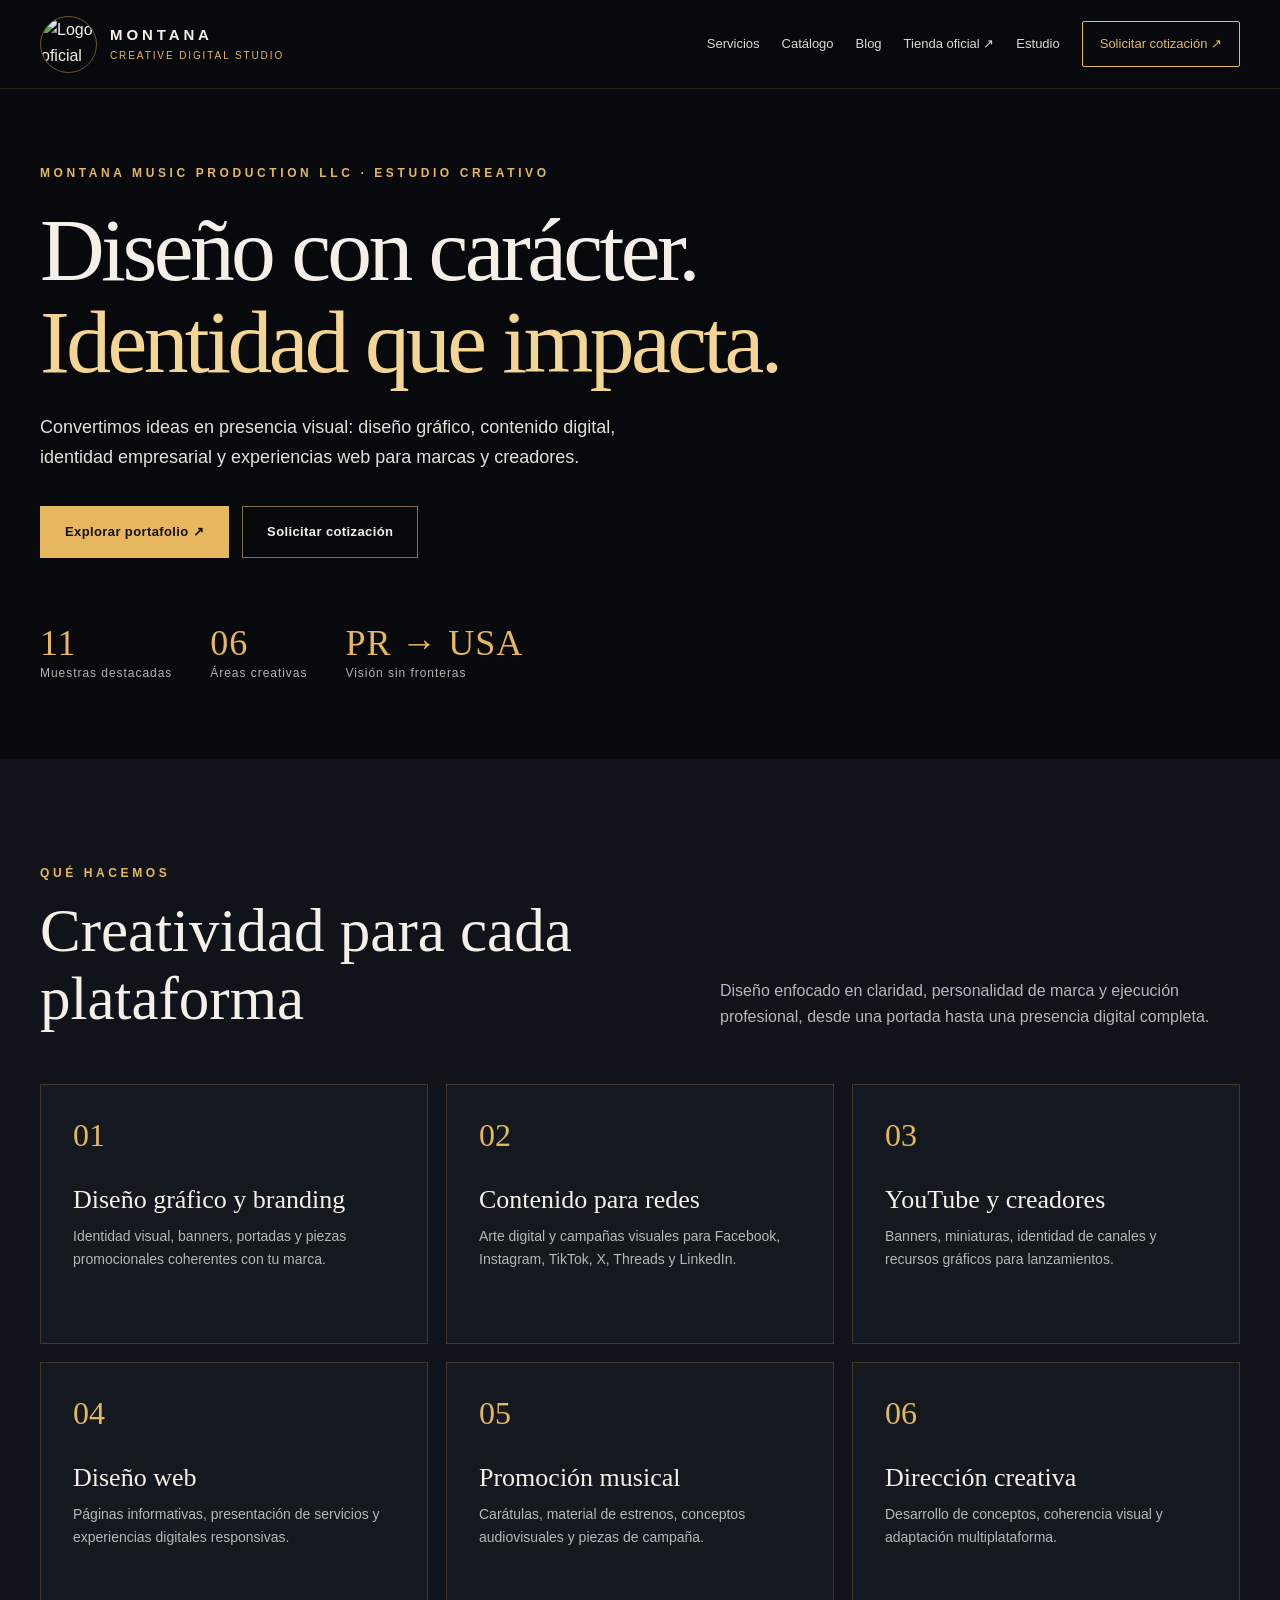
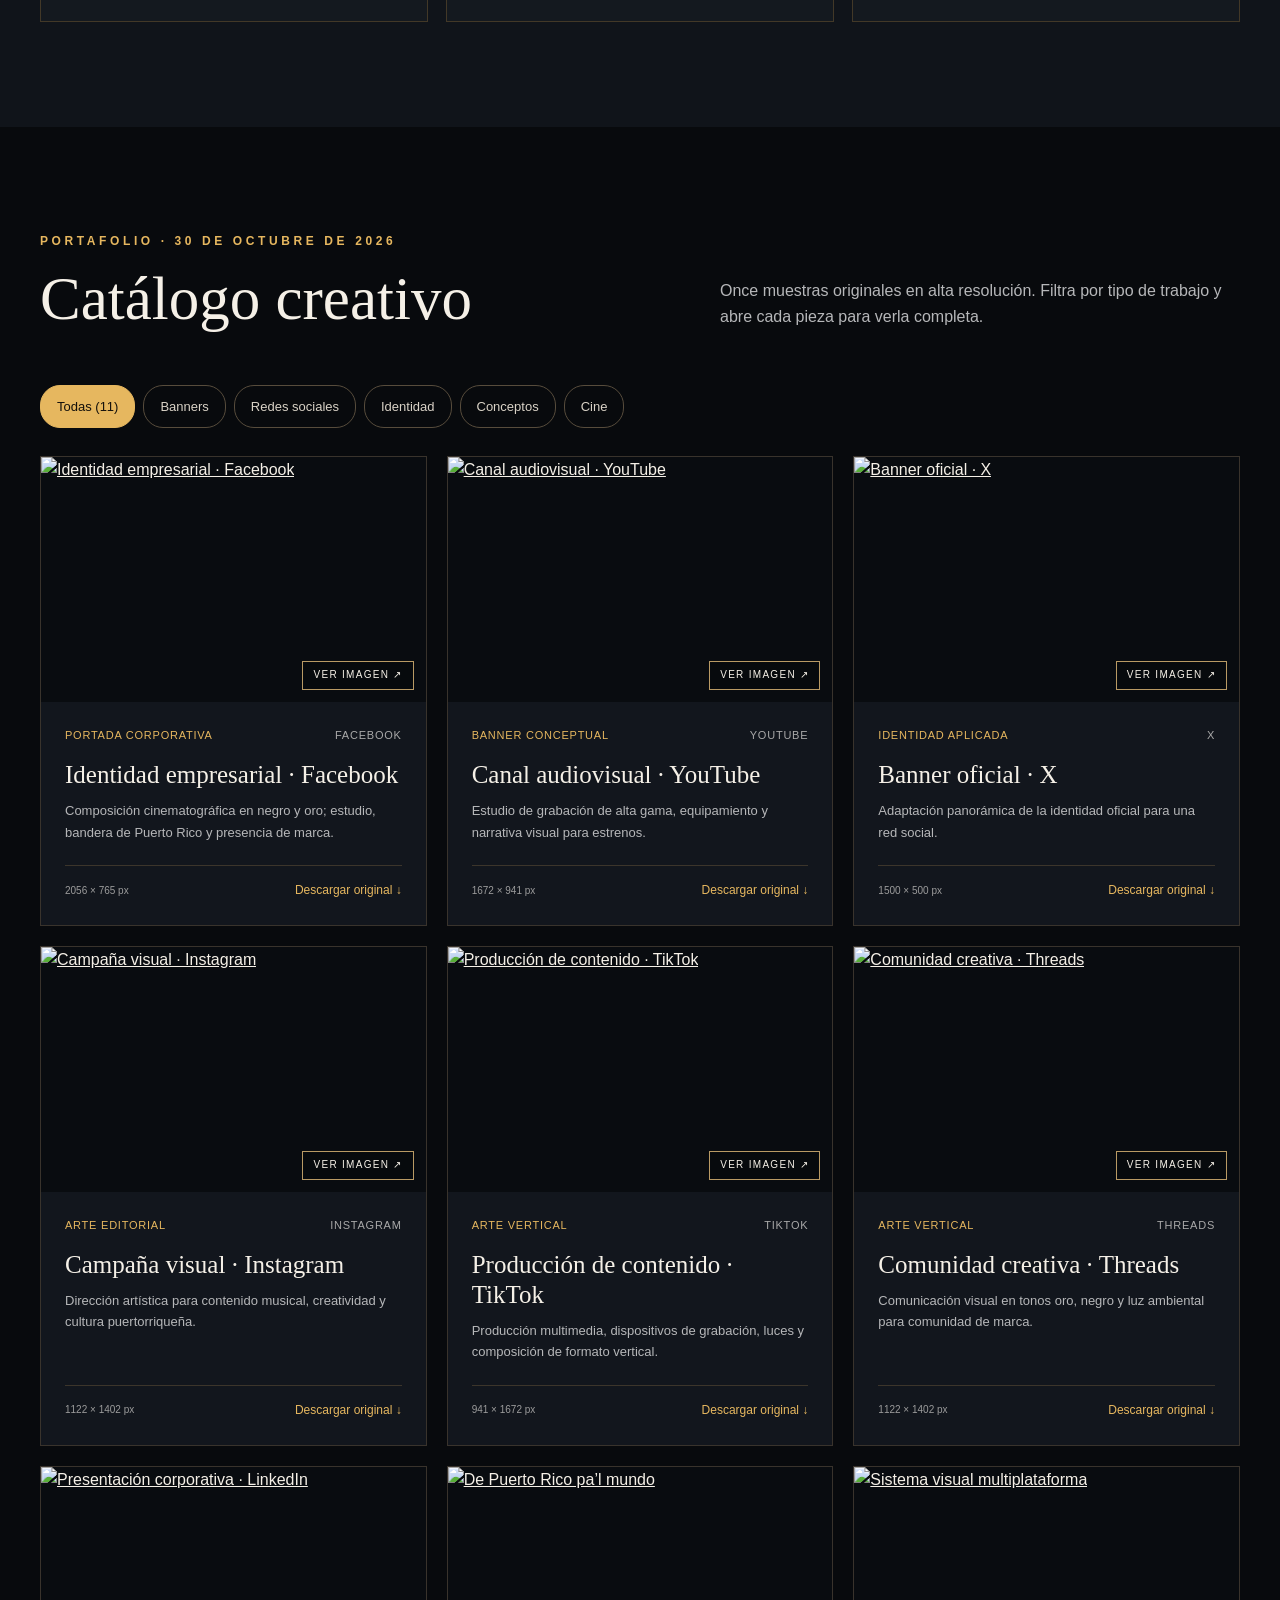
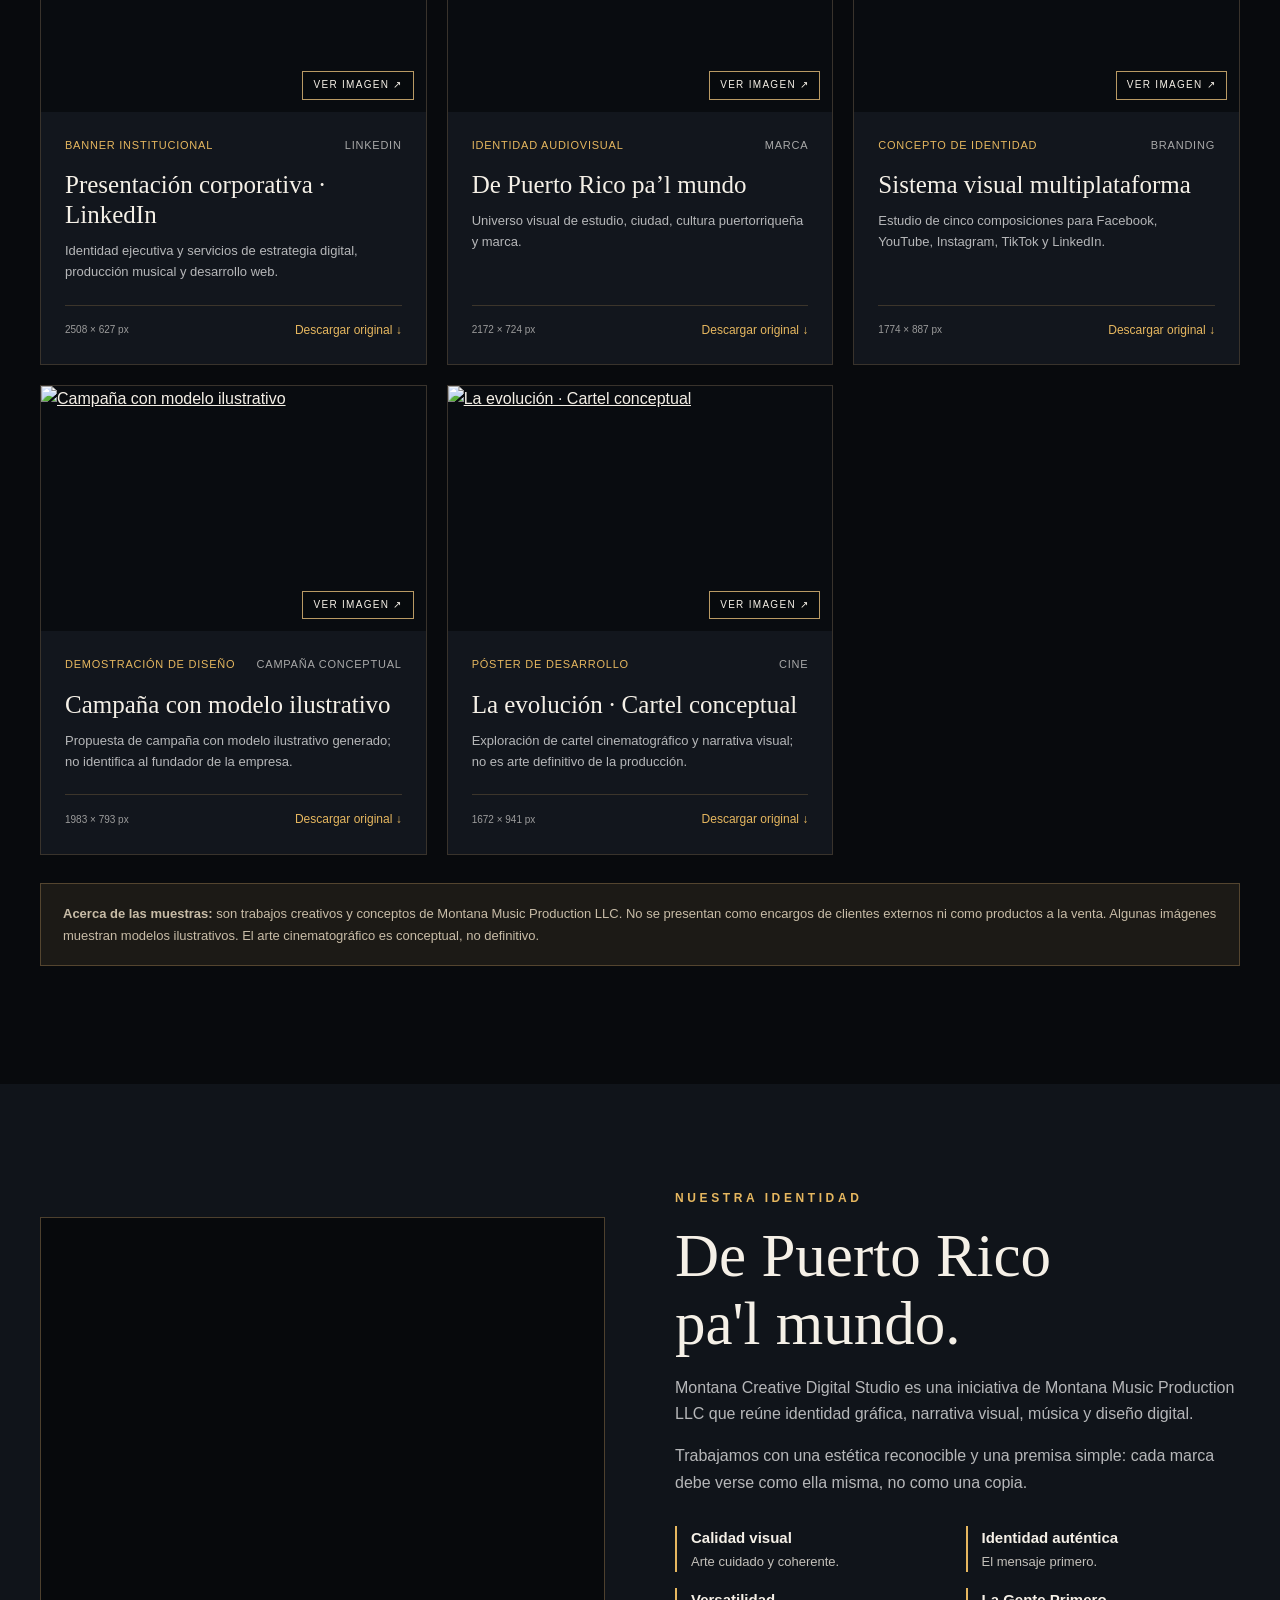
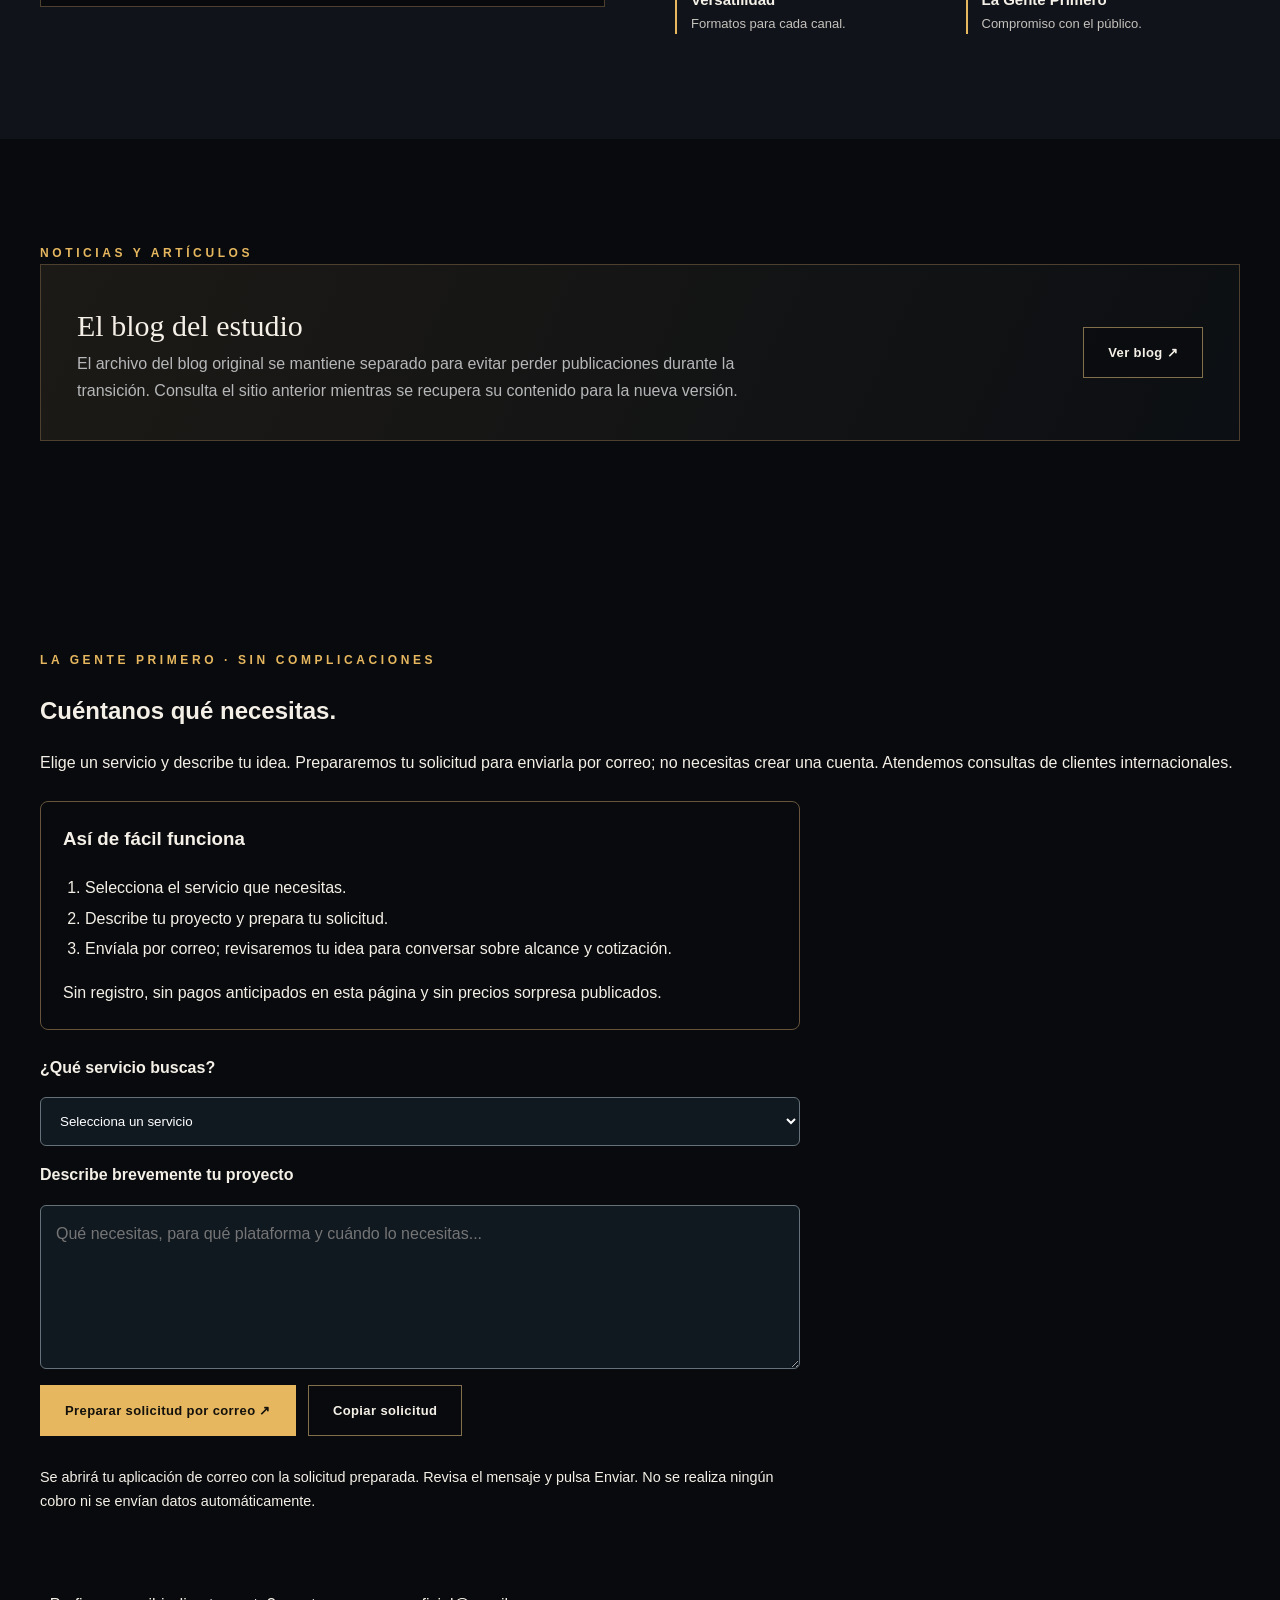
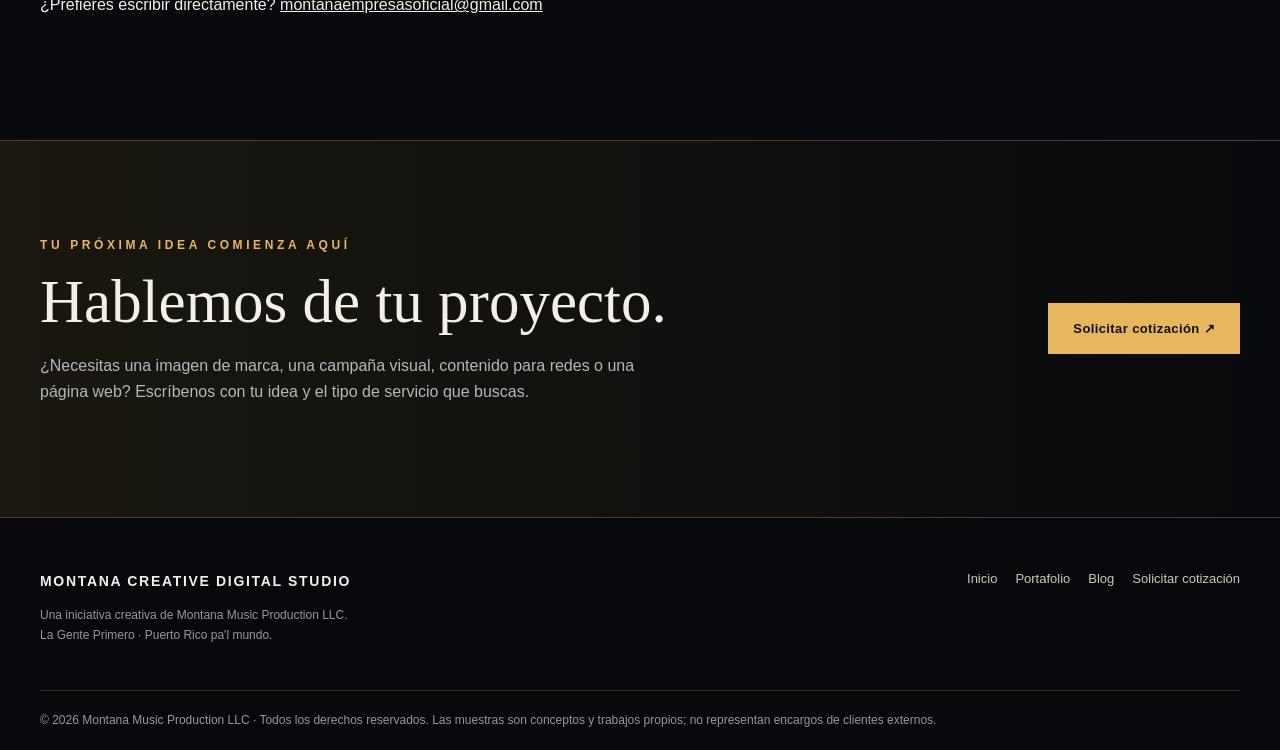
==== commit 9e1058a0: "studio: improve accessible menu semantics and social sharing metadata" ====
--- a/studio/index.html
+++ b/studio/index.html
@@ -1,4 +1,4 @@
-<!doctype html><html lang="es"><head><meta charset="utf-8"><meta name="viewport" content="width=device-width,initial-scale=1"><meta name="theme-color" content="#080a0d"><meta name="description" content="Montana Creative Digital Studio: diseño gráfico, identidad de marca, contenido para redes y diseño web profesional de Montana Music Production LLC."><meta property="og:type" content="website"><meta property="og:title" content="Montana Creative Digital Studio"><meta property="og:description" content="Diseño con carácter. Identidad que impacta. Servicios creativos y portafolio profesional."><meta property="og:image" content="https://headless-jwfegdajqac-montanaspoduction-1411.wix-site-host.com/previews/facebook-cinematografico.webp"><link rel="icon" type="image/webp" href="https://headless-jwfegdajqac-montanaspoduction-1411.wix-site-host.com/previews/logo-oficial.webp"><link rel="stylesheet" href="styles.css"><title>Montana Creative Digital Studio | Diseño gráfico, branding y web</title><link rel="canonical" href="https://montanamusicproduction.com/studio/"></head><body><header class="topbar"><div class="shell topbar-inner"><a class="brand" href="index.html#inicio" aria-label="Montana Creative Digital Studio inicio"><img src="https://headless-jwfegdajqac-montanaspoduction-1411.wix-site-host.com/previews/logo-oficial.webp" alt="Logo oficial Montana"><span><strong>MONTANA</strong><small>CREATIVE DIGITAL STUDIO</small></span></a><nav class="nav" aria-label="Navegación principal"><a href="index.html#servicios">Servicios</a><a href="index.html#catalogo">Catálogo</a><a href="blog.html">Blog</a><a href="https://montanaofficialstore-shop.fourthwall.com/" target="_blank" rel="noopener noreferrer">Tienda oficial ↗</a><a href="index.html#nosotros">Estudio</a><a class="nav-cta" href="index.html#cotizacion">Solicitar cotización ↗</a></nav><button class="menu-toggle" aria-label="Abrir menú" aria-expanded="false">☰</button></div></header><main><section class="hero" id="inicio"><div class="shell"><div class="eyebrow">Montana Music Production LLC · Estudio creativo</div><h1>Diseño con carácter.<br><em>Identidad que impacta.</em></h1><p>Convertimos ideas en presencia visual: diseño gráfico, contenido digital, identidad empresarial y experiencias web para marcas y creadores.</p><div class="actions"><a class="btn" href="#catalogo">Explorar portafolio ↗</a><a class="btn secondary" href="#cotizacion">Solicitar cotización</a></div><div class="hero-rail"><div><b>11</b>Muestras destacadas</div><div><b>06</b>Áreas creativas</div><div><b>PR → USA</b>Visión sin fronteras</div></div></div></section><section class="section alt" id="servicios"><div class="shell"><div class="section-head"><div><div class="eyebrow">Qué hacemos</div><h2>Creatividad para cada plataforma</h2></div><p>Diseño enfocado en claridad, personalidad de marca y ejecución profesional, desde una portada hasta una presencia digital completa.</p></div><div class="service-grid"><article class="service"><span class="num">01</span><h3>Diseño gráfico y branding</h3><p>Identidad visual, banners, portadas y piezas promocionales coherentes con tu marca.</p></article><article class="service"><span class="num">02</span><h3>Contenido para redes</h3><p>Arte digital y campañas visuales para Facebook, Instagram, TikTok, X, Threads y LinkedIn.</p></article><article class="service"><span class="num">03</span><h3>YouTube y creadores</h3><p>Banners, miniaturas, identidad de canales y recursos gráficos para lanzamientos.</p></article><article class="service"><span class="num">04</span><h3>Diseño web</h3><p>Páginas informativas, presentación de servicios y experiencias digitales responsivas.</p></article><article class="service"><span class="num">05</span><h3>Promoción musical</h3><p>Carátulas, material de estrenos, conceptos audiovisuales y piezas de campaña.</p></article><article class="service"><span class="num">06</span><h3>Dirección creativa</h3><p>Desarrollo de conceptos, coherencia visual y adaptación multiplataforma.</p></article></div></div></section><section class="section" id="catalogo"><div class="shell"><div class="section-head"><div><div class="eyebrow">Portafolio · 30 de octubre de 2026</div><h2>Catálogo creativo</h2></div><p>Once muestras originales en alta resolución. Filtra por tipo de trabajo y abre cada pieza para verla completa.</p></div><div class="filters" role="group" aria-label="Filtrar catálogo"><button data-filter="Todas" aria-pressed="true" class="active">Todas (11)</button><button data-filter="Banners" aria-pressed="false" class="">Banners</button><button data-filter="Redes" aria-pressed="false" class="">Redes sociales</button><button data-filter="Identidad" aria-pressed="false" class="">Identidad</button><button data-filter="Conceptos" aria-pressed="false" class="">Conceptos</button><button data-filter="Cine" aria-pressed="false" class="">Cine</button></div><div class="gallery"><article class="work-card" data-category="Banners"><a class="work-image" href="https://headless-jwfegdajqac-montanaspoduction-1411.wix-site-host.com/assets/facebook-cinematografico.webp" target="_blank" rel="noopener" aria-label="Abrir imagen original: Identidad empresarial · Facebook"><img src="https://headless-jwfegdajqac-montanaspoduction-1411.wix-site-host.com/previews/facebook-cinematografico.webp" alt="Identidad empresarial · Facebook" loading="lazy" decoding="async"><span class="image-open">VER IMAGEN ↗</span></a><div class="work-info"><div class="work-kicker"><span>Portada corporativa</span><span>Facebook</span></div><h3>Identidad empresarial · Facebook</h3><p>Composición cinematográfica en negro y oro; estudio, bandera de Puerto Rico y presencia de marca.</p><div class="work-bottom"><small>2056 × 765 px</small><a href="https://headless-jwfegdajqac-montanaspoduction-1411.wix-site-host.com/assets/facebook-cinematografico.webp" download>Descargar original ↓</a></div></div></article><article class="work-card" data-category="Banners"><a class="work-image" href="https://headless-jwfegdajqac-montanaspoduction-1411.wix-site-host.com/assets/youtube-estudio.webp" target="_blank" rel="noopener" aria-label="Abrir imagen original: Canal audiovisual · YouTube"><img src="https://headless-jwfegdajqac-montanaspoduction-1411.wix-site-host.com/previews/youtube-estudio.webp" alt="Canal audiovisual · YouTube" loading="lazy" decoding="async"><span class="image-open">VER IMAGEN ↗</span></a><div class="work-info"><div class="work-kicker"><span>Banner conceptual</span><span>YouTube</span></div><h3>Canal audiovisual · YouTube</h3><p>Estudio de grabación de alta gama, equipamiento y narrativa visual para estrenos.</p><div class="work-bottom"><small>1672 × 941 px</small><a href="https://headless-jwfegdajqac-montanaspoduction-1411.wix-site-host.com/assets/youtube-estudio.webp" download>Descargar original ↓</a></div></div></article><article class="work-card" data-category="Banners"><a class="work-image" href="https://headless-jwfegdajqac-montanaspoduction-1411.wix-site-host.com/assets/x-banner-oficial.webp" target="_blank" rel="noopener" aria-label="Abrir imagen original: Banner oficial · X"><img src="https://headless-jwfegdajqac-montanaspoduction-1411.wix-site-host.com/previews/x-banner-oficial.webp" alt="Banner oficial · X" loading="lazy" decoding="async"><span class="image-open">VER IMAGEN ↗</span></a><div class="work-info"><div class="work-kicker"><span>Identidad aplicada</span><span>X</span></div><h3>Banner oficial · X</h3><p>Adaptación panorámica de la identidad oficial para una red social.</p><div class="work-bottom"><small>1500 × 500 px</small><a href="https://headless-jwfegdajqac-montanaspoduction-1411.wix-site-host.com/assets/x-banner-oficial.webp" download>Descargar original ↓</a></div></div></article><article class="work-card" data-category="Redes"><a class="work-image" href="https://headless-jwfegdajqac-montanaspoduction-1411.wix-site-host.com/assets/instagram-campana.webp" target="_blank" rel="noopener" aria-label="Abrir imagen original: Campaña visual · Instagram"><img src="https://headless-jwfegdajqac-montanaspoduction-1411.wix-site-host.com/previews/instagram-campana.webp" alt="Campaña visual · Instagram" loading="lazy" decoding="async"><span class="image-open">VER IMAGEN ↗</span></a><div class="work-info"><div class="work-kicker"><span>Arte editorial</span><span>Instagram</span></div><h3>Campaña visual · Instagram</h3><p>Dirección artística para contenido musical, creatividad y cultura puertorriqueña.</p><div class="work-bottom"><small>1122 × 1402 px</small><a href="https://headless-jwfegdajqac-montanaspoduction-1411.wix-site-host.com/assets/instagram-campana.webp" download>Descargar original ↓</a></div></div></article><article class="work-card" data-category="Redes"><a class="work-image" href="https://headless-jwfegdajqac-montanaspoduction-1411.wix-site-host.com/assets/tiktok-contenido.webp" target="_blank" rel="noopener" aria-label="Abrir imagen original: Producción de contenido · TikTok"><img src="https://headless-jwfegdajqac-montanaspoduction-1411.wix-site-host.com/previews/tiktok-contenido.webp" alt="Producción de contenido · TikTok" loading="lazy" decoding="async"><span class="image-open">VER IMAGEN ↗</span></a><div class="work-info"><div class="work-kicker"><span>Arte vertical</span><span>TikTok</span></div><h3>Producción de contenido · TikTok</h3><p>Producción multimedia, dispositivos de grabación, luces y composición de formato vertical.</p><div class="work-bottom"><small>941 × 1672 px</small><a href="https://headless-jwfegdajqac-montanaspoduction-1411.wix-site-host.com/assets/tiktok-contenido.webp" download>Descargar original ↓</a></div></div></article><article class="work-card" data-category="Redes"><a class="work-image" href="https://headless-jwfegdajqac-montanaspoduction-1411.wix-site-host.com/assets/threads-comunidad.webp" target="_blank" rel="noopener" aria-label="Abrir imagen original: Comunidad creativa · Threads"><img src="https://headless-jwfegdajqac-montanaspoduction-1411.wix-site-host.com/previews/threads-comunidad.webp" alt="Comunidad creativa · Threads" loading="lazy" decoding="async"><span class="image-open">VER IMAGEN ↗</span></a><div class="work-info"><div class="work-kicker"><span>Arte vertical</span><span>Threads</span></div><h3>Comunidad creativa · Threads</h3><p>Comunicación visual en tonos oro, negro y luz ambiental para comunidad de marca.</p><div class="work-bottom"><small>1122 × 1402 px</small><a href="https://headless-jwfegdajqac-montanaspoduction-1411.wix-site-host.com/assets/threads-comunidad.webp" download>Descargar original ↓</a></div></div></article><article class="work-card" data-category="Identidad"><a class="work-image" href="https://headless-jwfegdajqac-montanaspoduction-1411.wix-site-host.com/assets/linkedin-corporativo.webp" target="_blank" rel="noopener" aria-label="Abrir imagen original: Presentación corporativa · LinkedIn"><img src="https://headless-jwfegdajqac-montanaspoduction-1411.wix-site-host.com/previews/linkedin-corporativo.webp" alt="Presentación corporativa · LinkedIn" loading="lazy" decoding="async"><span class="image-open">VER IMAGEN ↗</span></a><div class="work-info"><div class="work-kicker"><span>Banner institucional</span><span>LinkedIn</span></div><h3>Presentación corporativa · LinkedIn</h3><p>Identidad ejecutiva y servicios de estrategia digital, producción musical y desarrollo web.</p><div class="work-bottom"><small>2508 × 627 px</small><a href="https://headless-jwfegdajqac-montanaspoduction-1411.wix-site-host.com/assets/linkedin-corporativo.webp" download>Descargar original ↓</a></div></div></article><article class="work-card" data-category="Identidad"><a class="work-image" href="https://headless-jwfegdajqac-montanaspoduction-1411.wix-site-host.com/assets/puerto-rico-al-mundo.webp" target="_blank" rel="noopener" aria-label="Abrir imagen original: De Puerto Rico pa’l mundo"><img src="https://headless-jwfegdajqac-montanaspoduction-1411.wix-site-host.com/previews/puerto-rico-al-mundo.webp" alt="De Puerto Rico pa’l mundo" loading="lazy" decoding="async"><span class="image-open">VER IMAGEN ↗</span></a><div class="work-info"><div class="work-kicker"><span>Identidad audiovisual</span><span>Marca</span></div><h3>De Puerto Rico pa’l mundo</h3><p>Universo visual de estudio, ciudad, cultura puertorriqueña y marca.</p><div class="work-bottom"><small>2172 × 724 px</small><a href="https://headless-jwfegdajqac-montanaspoduction-1411.wix-site-host.com/assets/puerto-rico-al-mundo.webp" download>Descargar original ↓</a></div></div></article><article class="work-card" data-category="Identidad"><a class="work-image" href="https://headless-jwfegdajqac-montanaspoduction-1411.wix-site-host.com/assets/coleccion-multiplataforma.webp" target="_blank" rel="noopener" aria-label="Abrir imagen original: Sistema visual multiplataforma"><img src="https://headless-jwfegdajqac-montanaspoduction-1411.wix-site-host.com/previews/coleccion-multiplataforma.webp" alt="Sistema visual multiplataforma" loading="lazy" decoding="async"><span class="image-open">VER IMAGEN ↗</span></a><div class="work-info"><div class="work-kicker"><span>Concepto de identidad</span><span>Branding</span></div><h3>Sistema visual multiplataforma</h3><p>Estudio de cinco composiciones para Facebook, YouTube, Instagram, TikTok y LinkedIn.</p><div class="work-bottom"><small>1774 × 887 px</small><a href="https://headless-jwfegdajqac-montanaspoduction-1411.wix-site-host.com/assets/coleccion-multiplataforma.webp" download>Descargar original ↓</a></div></div></article><article class="work-card" data-category="Conceptos"><a class="work-image" href="https://headless-jwfegdajqac-montanaspoduction-1411.wix-site-host.com/assets/modelo-editorial-demo.webp" target="_blank" rel="noopener" aria-label="Abrir imagen original: Campaña con modelo ilustrativo"><img src="https://headless-jwfegdajqac-montanaspoduction-1411.wix-site-host.com/previews/modelo-editorial-demo.webp" alt="Campaña con modelo ilustrativo" loading="lazy" decoding="async"><span class="image-open">VER IMAGEN ↗</span></a><div class="work-info"><div class="work-kicker"><span>Demostración de diseño</span><span>Campaña conceptual</span></div><h3>Campaña con modelo ilustrativo</h3><p>Propuesta de campaña con modelo ilustrativo generado; no identifica al fundador de la empresa.</p><div class="work-bottom"><small>1983 × 793 px</small><a href="https://headless-jwfegdajqac-montanaspoduction-1411.wix-site-host.com/assets/modelo-editorial-demo.webp" download>Descargar original ↓</a></div></div></article><article class="work-card" data-category="Cine"><a class="work-image" href="https://headless-jwfegdajqac-montanaspoduction-1411.wix-site-host.com/assets/evolucion-cine.webp" target="_blank" rel="noopener" aria-label="Abrir imagen original: La evolución · Cartel conceptual"><img src="https://headless-jwfegdajqac-montanaspoduction-1411.wix-site-host.com/previews/evolucion-cine.webp" alt="La evolución · Cartel conceptual" loading="lazy" decoding="async"><span class="image-open">VER IMAGEN ↗</span></a><div class="work-info"><div class="work-kicker"><span>Póster de desarrollo</span><span>Cine</span></div><h3>La evolución · Cartel conceptual</h3><p>Exploración de cartel cinematográfico y narrativa visual; no es arte definitivo de la producción.</p><div class="work-bottom"><small>1672 × 941 px</small><a href="https://headless-jwfegdajqac-montanaspoduction-1411.wix-site-host.com/assets/evolucion-cine.webp" download>Descargar original ↓</a></div></div></article></div><p class="note"><strong>Acerca de las muestras:</strong> son trabajos creativos y conceptos de Montana Music Production LLC. No se presentan como encargos de clientes externos ni como productos a la venta. Algunas imágenes muestran modelos ilustrativos. El arte cinematográfico es conceptual, no definitivo.</p></div></section><section class="section alt" id="nosotros"><div class="shell split"><div class="split-image" role="img" aria-label="Diseño conceptual de Montana Music Production con identidad puertorriqueña"></div><div><div class="eyebrow">Nuestra identidad</div><h2>De Puerto Rico<br>pa'l mundo.</h2><p>Montana Creative Digital Studio es una iniciativa de Montana Music Production LLC que reúne identidad gráfica, narrativa visual, música y diseño digital.</p><p>Trabajamos con una estética reconocible y una premisa simple: cada marca debe verse como ella misma, no como una copia.</p><div class="value-list"><div><strong>Calidad visual</strong>Arte cuidado y coherente.</div><div><strong>Identidad auténtica</strong>El mensaje primero.</div><div><strong>Versatilidad</strong>Formatos para cada canal.</div><div><strong>La Gente Primero</strong>Compromiso con el público.</div></div></div></div></section><section class="section" id="blog"><div class="shell"><div class="eyebrow">Noticias y artículos</div><div class="blog-card"><div><h3>El blog del estudio</h3><p>El archivo del blog original se mantiene separado para evitar perder publicaciones durante la transición. Consulta el sitio anterior mientras se recupera su contenido para la nueva versión.</p></div><a class="btn secondary" href="blog.html">Ver blog ↗</a></div></div></section><section class="section" id="cotizacion" aria-labelledby="cotizacion-titulo"><div class="shell"><div class="eyebrow">La Gente Primero · Sin complicaciones</div><h2 id="cotizacion-titulo">Cuéntanos qué necesitas.</h2><p>Elige un servicio y describe tu idea. Prepararemos tu solicitud para enviarla por correo; no necesitas crear una cuenta. Atendemos consultas de clientes internacionales.</p><div style="max-width:760px;margin:24px 0;border:1px solid #67543b;border-radius:8px;padding:22px"><h3 style="margin-top:0">Así de fácil funciona</h3><ol style="line-height:1.9;padding-left:22px"><li>Selecciona el servicio que necesitas.</li><li>Describe tu proyecto y prepara tu solicitud.</li><li>Envíala por correo; revisaremos tu idea para conversar sobre alcance y cotización.</li></ol><p style="margin-bottom:0">Sin registro, sin pagos anticipados en esta página y sin precios sorpresa publicados.</p></div><form id="solicitud-estudio" style="max-width:760px;display:grid;gap:16px;margin-top:25px"><label for="servicio-estudio">¿Qué servicio buscas?</label><select id="servicio-estudio" name="servicio" required style="width:100%;padding:15px;background:#101820;color:#fff;border:1px solid #66727a;border-radius:6px"><option value="">Selecciona un servicio</option><option>Diseño gráfico y branding</option><option>Contenido para redes sociales</option><option>YouTube y creadores</option><option>Diseño web</option><option>Promoción musical</option><option>Dirección creativa</option><option>Otro proyecto creativo</option></select><label for="idea-estudio">Describe brevemente tu proyecto</label><textarea id="idea-estudio" name="proyecto" required minlength="10" maxlength="1500" rows="5" placeholder="Qué necesitas, para qué plataforma y cuándo lo necesitas..." style="width:100%;padding:15px;background:#101820;color:#fff;border:1px solid #66727a;border-radius:6px;font:inherit"></textarea><div style="display:flex;flex-wrap:wrap;gap:12px"><button class="btn" type="submit">Preparar solicitud por correo ↗</button><button class="btn secondary" id="copiar-solicitud" type="button">Copiar solicitud</button></div><p style="font-size:.9rem">Se abrirá tu aplicación de correo con la solicitud preparada. Revisa el mensaje y pulsa Enviar. No se realiza ningún cobro ni se envían datos automáticamente.</p><p id="estado-solicitud" role="status" aria-live="polite"></p></form><p>¿Prefieres escribir directamente? <a href="mailto:montanaempresasoficial@gmail.com" style="text-decoration:underline">montanaempresasoficial@gmail.com</a></p></div></section><section class="contact" id="contacto"><div class="shell contact-inner"><div><div class="eyebrow">Tu próxima idea comienza aquí</div><h2>Hablemos de tu proyecto.</h2><p>¿Necesitas una imagen de marca, una campaña visual, contenido para redes o una página web? Escríbenos con tu idea y el tipo de servicio que buscas.</p></div><a class="btn" href="#cotizacion">Solicitar cotización ↗</a></div></section></main><footer class="footer"><div class="shell footer-inner"><div><strong>MONTANA CREATIVE DIGITAL STUDIO</strong><p>Una iniciativa creativa de Montana Music Production LLC.<br>La Gente Primero · Puerto Rico pa'l mundo.</p></div><div class="footer-links"><a href="index.html">Inicio</a><a href="index.html#catalogo">Portafolio</a><a href="blog.html">Blog</a><a href="index.html#cotizacion">Solicitar cotización</a></div></div><div class="shell copyright">© 2026 Montana Music Production LLC · Todos los derechos reservados. Las muestras son conceptos y trabajos propios; no representan encargos de clientes externos.</div></footer><script>
+<!doctype html><html lang="es"><head><meta charset="utf-8"><meta name="viewport" content="width=device-width,initial-scale=1"><meta name="theme-color" content="#080a0d"><meta name="description" content="Montana Creative Digital Studio: diseño gráfico, identidad de marca, contenido para redes y diseño web profesional de Montana Music Production LLC."><meta property="og:type" content="website"><meta property="og:title" content="Montana Creative Digital Studio"><meta property="og:description" content="Diseño con carácter. Identidad que impacta. Servicios creativos y portafolio profesional."><meta property="og:url" content="https://montanamusicproduction.com/studio/"><meta name="twitter:card" content="summary_large_image"><meta name="twitter:title" content="Montana Creative Digital Studio"><meta name="twitter:description" content="Diseño con carácter. Identidad que impacta. Branding, contenido digital y diseño web."><meta property="og:image" content="https://headless-jwfegdajqac-montanaspoduction-1411.wix-site-host.com/previews/facebook-cinematografico.webp"><link rel="icon" type="image/webp" href="https://headless-jwfegdajqac-montanaspoduction-1411.wix-site-host.com/previews/logo-oficial.webp"><link rel="stylesheet" href="styles.css"><title>Montana Creative Digital Studio | Diseño gráfico, branding y web</title><link rel="canonical" href="https://montanamusicproduction.com/studio/"></head><body><header class="topbar"><div class="shell topbar-inner"><a class="brand" href="index.html#inicio" aria-label="Montana Creative Digital Studio inicio"><img src="https://headless-jwfegdajqac-montanaspoduction-1411.wix-site-host.com/previews/logo-oficial.webp" alt="Logo oficial Montana"><span><strong>MONTANA</strong><small>CREATIVE DIGITAL STUDIO</small></span></a><nav class="nav" id="navegacion-estudio" aria-label="Navegación principal"><a href="index.html#servicios">Servicios</a><a href="index.html#catalogo">Catálogo</a><a href="blog.html">Blog</a><a href="https://montanaofficialstore-shop.fourthwall.com/" target="_blank" rel="noopener noreferrer">Tienda oficial ↗</a><a href="index.html#nosotros">Estudio</a><a class="nav-cta" href="index.html#cotizacion">Solicitar cotización ↗</a></nav><button class="menu-toggle" type="button" aria-controls="navegacion-estudio" aria-label="Abrir menú" aria-expanded="false">☰</button></div></header><main><section class="hero" id="inicio"><div class="shell"><div class="eyebrow">Montana Music Production LLC · Estudio creativo</div><h1>Diseño con carácter.<br><em>Identidad que impacta.</em></h1><p>Convertimos ideas en presencia visual: diseño gráfico, contenido digital, identidad empresarial y experiencias web para marcas y creadores.</p><div class="actions"><a class="btn" href="#catalogo">Explorar portafolio ↗</a><a class="btn secondary" href="#cotizacion">Solicitar cotización</a></div><div class="hero-rail"><div><b>11</b>Muestras destacadas</div><div><b>06</b>Áreas creativas</div><div><b>PR → USA</b>Visión sin fronteras</div></div></div></section><section class="section alt" id="servicios"><div class="shell"><div class="section-head"><div><div class="eyebrow">Qué hacemos</div><h2>Creatividad para cada plataforma</h2></div><p>Diseño enfocado en claridad, personalidad de marca y ejecución profesional, desde una portada hasta una presencia digital completa.</p></div><div class="service-grid"><article class="service"><span class="num">01</span><h3>Diseño gráfico y branding</h3><p>Identidad visual, banners, portadas y piezas promocionales coherentes con tu marca.</p></article><article class="service"><span class="num">02</span><h3>Contenido para redes</h3><p>Arte digital y campañas visuales para Facebook, Instagram, TikTok, X, Threads y LinkedIn.</p></article><article class="service"><span class="num">03</span><h3>YouTube y creadores</h3><p>Banners, miniaturas, identidad de canales y recursos gráficos para lanzamientos.</p></article><article class="service"><span class="num">04</span><h3>Diseño web</h3><p>Páginas informativas, presentación de servicios y experiencias digitales responsivas.</p></article><article class="service"><span class="num">05</span><h3>Promoción musical</h3><p>Carátulas, material de estrenos, conceptos audiovisuales y piezas de campaña.</p></article><article class="service"><span class="num">06</span><h3>Dirección creativa</h3><p>Desarrollo de conceptos, coherencia visual y adaptación multiplataforma.</p></article></div></div></section><section class="section" id="catalogo"><div class="shell"><div class="section-head"><div><div class="eyebrow">Portafolio · 30 de octubre de 2026</div><h2>Catálogo creativo</h2></div><p>Once muestras originales en alta resolución. Filtra por tipo de trabajo y abre cada pieza para verla completa.</p></div><div class="filters" role="group" aria-label="Filtrar catálogo"><button data-filter="Todas" aria-pressed="true" class="active">Todas (11)</button><button data-filter="Banners" aria-pressed="false" class="">Banners</button><button data-filter="Redes" aria-pressed="false" class="">Redes sociales</button><button data-filter="Identidad" aria-pressed="false" class="">Identidad</button><button data-filter="Conceptos" aria-pressed="false" class="">Conceptos</button><button data-filter="Cine" aria-pressed="false" class="">Cine</button></div><div class="gallery"><article class="work-card" data-category="Banners"><a class="work-image" href="https://headless-jwfegdajqac-montanaspoduction-1411.wix-site-host.com/assets/facebook-cinematografico.webp" target="_blank" rel="noopener" aria-label="Abrir imagen original: Identidad empresarial · Facebook"><img src="https://headless-jwfegdajqac-montanaspoduction-1411.wix-site-host.com/previews/facebook-cinematografico.webp" alt="Identidad empresarial · Facebook" loading="lazy" decoding="async"><span class="image-open">VER IMAGEN ↗</span></a><div class="work-info"><div class="work-kicker"><span>Portada corporativa</span><span>Facebook</span></div><h3>Identidad empresarial · Facebook</h3><p>Composición cinematográfica en negro y oro; estudio, bandera de Puerto Rico y presencia de marca.</p><div class="work-bottom"><small>2056 × 765 px</small><a href="https://headless-jwfegdajqac-montanaspoduction-1411.wix-site-host.com/assets/facebook-cinematografico.webp" download>Descargar original ↓</a></div></div></article><article class="work-card" data-category="Banners"><a class="work-image" href="https://headless-jwfegdajqac-montanaspoduction-1411.wix-site-host.com/assets/youtube-estudio.webp" target="_blank" rel="noopener" aria-label="Abrir imagen original: Canal audiovisual · YouTube"><img src="https://headless-jwfegdajqac-montanaspoduction-1411.wix-site-host.com/previews/youtube-estudio.webp" alt="Canal audiovisual · YouTube" loading="lazy" decoding="async"><span class="image-open">VER IMAGEN ↗</span></a><div class="work-info"><div class="work-kicker"><span>Banner conceptual</span><span>YouTube</span></div><h3>Canal audiovisual · YouTube</h3><p>Estudio de grabación de alta gama, equipamiento y narrativa visual para estrenos.</p><div class="work-bottom"><small>1672 × 941 px</small><a href="https://headless-jwfegdajqac-montanaspoduction-1411.wix-site-host.com/assets/youtube-estudio.webp" download>Descargar original ↓</a></div></div></article><article class="work-card" data-category="Banners"><a class="work-image" href="https://headless-jwfegdajqac-montanaspoduction-1411.wix-site-host.com/assets/x-banner-oficial.webp" target="_blank" rel="noopener" aria-label="Abrir imagen original: Banner oficial · X"><img src="https://headless-jwfegdajqac-montanaspoduction-1411.wix-site-host.com/previews/x-banner-oficial.webp" alt="Banner oficial · X" loading="lazy" decoding="async"><span class="image-open">VER IMAGEN ↗</span></a><div class="work-info"><div class="work-kicker"><span>Identidad aplicada</span><span>X</span></div><h3>Banner oficial · X</h3><p>Adaptación panorámica de la identidad oficial para una red social.</p><div class="work-bottom"><small>1500 × 500 px</small><a href="https://headless-jwfegdajqac-montanaspoduction-1411.wix-site-host.com/assets/x-banner-oficial.webp" download>Descargar original ↓</a></div></div></article><article class="work-card" data-category="Redes"><a class="work-image" href="https://headless-jwfegdajqac-montanaspoduction-1411.wix-site-host.com/assets/instagram-campana.webp" target="_blank" rel="noopener" aria-label="Abrir imagen original: Campaña visual · Instagram"><img src="https://headless-jwfegdajqac-montanaspoduction-1411.wix-site-host.com/previews/instagram-campana.webp" alt="Campaña visual · Instagram" loading="lazy" decoding="async"><span class="image-open">VER IMAGEN ↗</span></a><div class="work-info"><div class="work-kicker"><span>Arte editorial</span><span>Instagram</span></div><h3>Campaña visual · Instagram</h3><p>Dirección artística para contenido musical, creatividad y cultura puertorriqueña.</p><div class="work-bottom"><small>1122 × 1402 px</small><a href="https://headless-jwfegdajqac-montanaspoduction-1411.wix-site-host.com/assets/instagram-campana.webp" download>Descargar original ↓</a></div></div></article><article class="work-card" data-category="Redes"><a class="work-image" href="https://headless-jwfegdajqac-montanaspoduction-1411.wix-site-host.com/assets/tiktok-contenido.webp" target="_blank" rel="noopener" aria-label="Abrir imagen original: Producción de contenido · TikTok"><img src="https://headless-jwfegdajqac-montanaspoduction-1411.wix-site-host.com/previews/tiktok-contenido.webp" alt="Producción de contenido · TikTok" loading="lazy" decoding="async"><span class="image-open">VER IMAGEN ↗</span></a><div class="work-info"><div class="work-kicker"><span>Arte vertical</span><span>TikTok</span></div><h3>Producción de contenido · TikTok</h3><p>Producción multimedia, dispositivos de grabación, luces y composición de formato vertical.</p><div class="work-bottom"><small>941 × 1672 px</small><a href="https://headless-jwfegdajqac-montanaspoduction-1411.wix-site-host.com/assets/tiktok-contenido.webp" download>Descargar original ↓</a></div></div></article><article class="work-card" data-category="Redes"><a class="work-image" href="https://headless-jwfegdajqac-montanaspoduction-1411.wix-site-host.com/assets/threads-comunidad.webp" target="_blank" rel="noopener" aria-label="Abrir imagen original: Comunidad creativa · Threads"><img src="https://headless-jwfegdajqac-montanaspoduction-1411.wix-site-host.com/previews/threads-comunidad.webp" alt="Comunidad creativa · Threads" loading="lazy" decoding="async"><span class="image-open">VER IMAGEN ↗</span></a><div class="work-info"><div class="work-kicker"><span>Arte vertical</span><span>Threads</span></div><h3>Comunidad creativa · Threads</h3><p>Comunicación visual en tonos oro, negro y luz ambiental para comunidad de marca.</p><div class="work-bottom"><small>1122 × 1402 px</small><a href="https://headless-jwfegdajqac-montanaspoduction-1411.wix-site-host.com/assets/threads-comunidad.webp" download>Descargar original ↓</a></div></div></article><article class="work-card" data-category="Identidad"><a class="work-image" href="https://headless-jwfegdajqac-montanaspoduction-1411.wix-site-host.com/assets/linkedin-corporativo.webp" target="_blank" rel="noopener" aria-label="Abrir imagen original: Presentación corporativa · LinkedIn"><img src="https://headless-jwfegdajqac-montanaspoduction-1411.wix-site-host.com/previews/linkedin-corporativo.webp" alt="Presentación corporativa · LinkedIn" loading="lazy" decoding="async"><span class="image-open">VER IMAGEN ↗</span></a><div class="work-info"><div class="work-kicker"><span>Banner institucional</span><span>LinkedIn</span></div><h3>Presentación corporativa · LinkedIn</h3><p>Identidad ejecutiva y servicios de estrategia digital, producción musical y desarrollo web.</p><div class="work-bottom"><small>2508 × 627 px</small><a href="https://headless-jwfegdajqac-montanaspoduction-1411.wix-site-host.com/assets/linkedin-corporativo.webp" download>Descargar original ↓</a></div></div></article><article class="work-card" data-category="Identidad"><a class="work-image" href="https://headless-jwfegdajqac-montanaspoduction-1411.wix-site-host.com/assets/puerto-rico-al-mundo.webp" target="_blank" rel="noopener" aria-label="Abrir imagen original: De Puerto Rico pa’l mundo"><img src="https://headless-jwfegdajqac-montanaspoduction-1411.wix-site-host.com/previews/puerto-rico-al-mundo.webp" alt="De Puerto Rico pa’l mundo" loading="lazy" decoding="async"><span class="image-open">VER IMAGEN ↗</span></a><div class="work-info"><div class="work-kicker"><span>Identidad audiovisual</span><span>Marca</span></div><h3>De Puerto Rico pa’l mundo</h3><p>Universo visual de estudio, ciudad, cultura puertorriqueña y marca.</p><div class="work-bottom"><small>2172 × 724 px</small><a href="https://headless-jwfegdajqac-montanaspoduction-1411.wix-site-host.com/assets/puerto-rico-al-mundo.webp" download>Descargar original ↓</a></div></div></article><article class="work-card" data-category="Identidad"><a class="work-image" href="https://headless-jwfegdajqac-montanaspoduction-1411.wix-site-host.com/assets/coleccion-multiplataforma.webp" target="_blank" rel="noopener" aria-label="Abrir imagen original: Sistema visual multiplataforma"><img src="https://headless-jwfegdajqac-montanaspoduction-1411.wix-site-host.com/previews/coleccion-multiplataforma.webp" alt="Sistema visual multiplataforma" loading="lazy" decoding="async"><span class="image-open">VER IMAGEN ↗</span></a><div class="work-info"><div class="work-kicker"><span>Concepto de identidad</span><span>Branding</span></div><h3>Sistema visual multiplataforma</h3><p>Estudio de cinco composiciones para Facebook, YouTube, Instagram, TikTok y LinkedIn.</p><div class="work-bottom"><small>1774 × 887 px</small><a href="https://headless-jwfegdajqac-montanaspoduction-1411.wix-site-host.com/assets/coleccion-multiplataforma.webp" download>Descargar original ↓</a></div></div></article><article class="work-card" data-category="Conceptos"><a class="work-image" href="https://headless-jwfegdajqac-montanaspoduction-1411.wix-site-host.com/assets/modelo-editorial-demo.webp" target="_blank" rel="noopener" aria-label="Abrir imagen original: Campaña con modelo ilustrativo"><img src="https://headless-jwfegdajqac-montanaspoduction-1411.wix-site-host.com/previews/modelo-editorial-demo.webp" alt="Campaña con modelo ilustrativo" loading="lazy" decoding="async"><span class="image-open">VER IMAGEN ↗</span></a><div class="work-info"><div class="work-kicker"><span>Demostración de diseño</span><span>Campaña conceptual</span></div><h3>Campaña con modelo ilustrativo</h3><p>Propuesta de campaña con modelo ilustrativo generado; no identifica al fundador de la empresa.</p><div class="work-bottom"><small>1983 × 793 px</small><a href="https://headless-jwfegdajqac-montanaspoduction-1411.wix-site-host.com/assets/modelo-editorial-demo.webp" download>Descargar original ↓</a></div></div></article><article class="work-card" data-category="Cine"><a class="work-image" href="https://headless-jwfegdajqac-montanaspoduction-1411.wix-site-host.com/assets/evolucion-cine.webp" target="_blank" rel="noopener" aria-label="Abrir imagen original: La evolución · Cartel conceptual"><img src="https://headless-jwfegdajqac-montanaspoduction-1411.wix-site-host.com/previews/evolucion-cine.webp" alt="La evolución · Cartel conceptual" loading="lazy" decoding="async"><span class="image-open">VER IMAGEN ↗</span></a><div class="work-info"><div class="work-kicker"><span>Póster de desarrollo</span><span>Cine</span></div><h3>La evolución · Cartel conceptual</h3><p>Exploración de cartel cinematográfico y narrativa visual; no es arte definitivo de la producción.</p><div class="work-bottom"><small>1672 × 941 px</small><a href="https://headless-jwfegdajqac-montanaspoduction-1411.wix-site-host.com/assets/evolucion-cine.webp" download>Descargar original ↓</a></div></div></article></div><p class="note"><strong>Acerca de las muestras:</strong> son trabajos creativos y conceptos de Montana Music Production LLC. No se presentan como encargos de clientes externos ni como productos a la venta. Algunas imágenes muestran modelos ilustrativos. El arte cinematográfico es conceptual, no definitivo.</p></div></section><section class="section alt" id="nosotros"><div class="shell split"><div class="split-image" role="img" aria-label="Diseño conceptual de Montana Music Production con identidad puertorriqueña"></div><div><div class="eyebrow">Nuestra identidad</div><h2>De Puerto Rico<br>pa'l mundo.</h2><p>Montana Creative Digital Studio es una iniciativa de Montana Music Production LLC que reúne identidad gráfica, narrativa visual, música y diseño digital.</p><p>Trabajamos con una estética reconocible y una premisa simple: cada marca debe verse como ella misma, no como una copia.</p><div class="value-list"><div><strong>Calidad visual</strong>Arte cuidado y coherente.</div><div><strong>Identidad auténtica</strong>El mensaje primero.</div><div><strong>Versatilidad</strong>Formatos para cada canal.</div><div><strong>La Gente Primero</strong>Compromiso con el público.</div></div></div></div></section><section class="section" id="blog"><div class="shell"><div class="eyebrow">Noticias y artículos</div><div class="blog-card"><div><h3>El blog del estudio</h3><p>El archivo del blog original se mantiene separado para evitar perder publicaciones durante la transición. Consulta el sitio anterior mientras se recupera su contenido para la nueva versión.</p></div><a class="btn secondary" href="blog.html">Ver blog ↗</a></div></div></section><section class="section" id="cotizacion" aria-labelledby="cotizacion-titulo"><div class="shell"><div class="eyebrow">La Gente Primero · Sin complicaciones</div><h2 id="cotizacion-titulo">Cuéntanos qué necesitas.</h2><p>Elige un servicio y describe tu idea. Prepararemos tu solicitud para enviarla por correo; no necesitas crear una cuenta. Atendemos consultas de clientes internacionales.</p><div style="max-width:760px;margin:24px 0;border:1px solid #67543b;border-radius:8px;padding:22px"><h3 style="margin-top:0">Así de fácil funciona</h3><ol style="line-height:1.9;padding-left:22px"><li>Selecciona el servicio que necesitas.</li><li>Describe tu proyecto y prepara tu solicitud.</li><li>Envíala por correo; revisaremos tu idea para conversar sobre alcance y cotización.</li></ol><p style="margin-bottom:0">Sin registro, sin pagos anticipados en esta página y sin precios sorpresa publicados.</p></div><form id="solicitud-estudio" style="max-width:760px;display:grid;gap:16px;margin-top:25px"><label for="servicio-estudio">¿Qué servicio buscas?</label><select id="servicio-estudio" name="servicio" required style="width:100%;padding:15px;background:#101820;color:#fff;border:1px solid #66727a;border-radius:6px"><option value="">Selecciona un servicio</option><option>Diseño gráfico y branding</option><option>Contenido para redes sociales</option><option>YouTube y creadores</option><option>Diseño web</option><option>Promoción musical</option><option>Dirección creativa</option><option>Otro proyecto creativo</option></select><label for="idea-estudio">Describe brevemente tu proyecto</label><textarea id="idea-estudio" name="proyecto" required minlength="10" maxlength="1500" rows="5" placeholder="Qué necesitas, para qué plataforma y cuándo lo necesitas..." style="width:100%;padding:15px;background:#101820;color:#fff;border:1px solid #66727a;border-radius:6px;font:inherit"></textarea><div style="display:flex;flex-wrap:wrap;gap:12px"><button class="btn" type="submit">Preparar solicitud por correo ↗</button><button class="btn secondary" id="copiar-solicitud" type="button">Copiar solicitud</button></div><p style="font-size:.9rem">Se abrirá tu aplicación de correo con la solicitud preparada. Revisa el mensaje y pulsa Enviar. No se realiza ningún cobro ni se envían datos automáticamente.</p><p id="estado-solicitud" role="status" aria-live="polite"></p></form><p>¿Prefieres escribir directamente? <a href="mailto:montanaempresasoficial@gmail.com" style="text-decoration:underline">montanaempresasoficial@gmail.com</a></p></div></section><section class="contact" id="contacto"><div class="shell contact-inner"><div><div class="eyebrow">Tu próxima idea comienza aquí</div><h2>Hablemos de tu proyecto.</h2><p>¿Necesitas una imagen de marca, una campaña visual, contenido para redes o una página web? Escríbenos con tu idea y el tipo de servicio que buscas.</p></div><a class="btn" href="#cotizacion">Solicitar cotización ↗</a></div></section></main><footer class="footer"><div class="shell footer-inner"><div><strong>MONTANA CREATIVE DIGITAL STUDIO</strong><p>Una iniciativa creativa de Montana Music Production LLC.<br>La Gente Primero · Puerto Rico pa'l mundo.</p></div><div class="footer-links"><a href="index.html">Inicio</a><a href="index.html#catalogo">Portafolio</a><a href="blog.html">Blog</a><a href="index.html#cotizacion">Solicitar cotización</a></div></div><div class="shell copyright">© 2026 Montana Music Production LLC · Todos los derechos reservados. Las muestras son conceptos y trabajos propios; no representan encargos de clientes externos.</div></footer><script>
 (function(){
 const form=document.getElementById('solicitud-estudio');
 const status=document.getElementById('estado-solicitud');
--- a/studio/styles.css
+++ b/studio/styles.css
@@ -1 +1,11 @@
-@import url('');:root{--bg:#080a0d;--bg2:#10141a;--panel:#12171e;--gold:#e6b75f;--gold2:#f4d594;--text:#f5f0e7;--muted:#b6b7b9;--line:#383126;--width:1200px}*{box-sizing:border-box}html{scroll-behavior:smooth}body{margin:0;background:var(--bg);color:var(--text);font:16px/1.65 Arial,Helvetica,sans-serif}a{color:inherit}button{font:inherit}.shell{width:min(var(--width),calc(100% - 48px));margin:auto}.topbar{position:sticky;top:0;z-index:10;background:#080a0df2;border-bottom:1px solid #6b502c55;backdrop-filter:blur(14px)}.topbar-inner{display:flex;justify-content:space-between;align-items:center;gap:20px;min-height:88px}.brand{display:flex;align-items:center;gap:13px;text-decoration:none}.brand img{width:57px;height:57px;object-fit:cover;border:1px solid #6e562c;border-radius:50%}.brand strong{display:block;letter-spacing:.26em;font-size:15px}.brand small{display:block;font-size:10px;color:var(--gold);letter-spacing:.19em}.nav{display:flex;gap:22px;align-items:center}.nav a{text-decoration:none;font-size:13px;color:#ded9d0}.nav a:hover,.footer a:hover{color:var(--gold)}.nav .nav-cta{border:1px solid var(--gold);color:var(--gold);border-radius:2px;padding:11px 17px}.menu-toggle{display:none;background:transparent;color:var(--gold);border:1px solid #806b45;border-radius:5px;padding:4px 11px;font-size:23px}.hero{min-height:670px;display:flex;align-items:center;position:relative;isolation:isolate;background:#080a0d}.hero:before{content:"";position:absolute;inset:0;z-index:-1;background:linear-gradient(90deg,#07090cf5 0%,#07090cdd 43%,#07090c44 100%),linear-gradient(0deg,#07090c 0%,transparent 55%),url('https://headless-jwfegdajqac-montanaspoduction-1411.wix-site-host.com/previews/facebook-cinematografico.webp') center/cover no-repeat}.eyebrow{color:var(--gold);text-transform:uppercase;font-size:12px;letter-spacing:.3em;font-weight:bold}.hero h1{font:400 clamp(50px,7vw,99px)/1.02 Georgia,'Times New Roman',serif;letter-spacing:-.04em;max-width:870px;margin:20px 0 26px}.hero h1 em{font-style:normal;color:var(--gold2)}.hero p{max-width:650px;color:#e3e0d8;font-size:18px}.actions{display:flex;gap:13px;flex-wrap:wrap;margin-top:34px}.btn{display:inline-block;border:1px solid var(--gold);background:var(--gold);color:#14110c;text-decoration:none;padding:14px 24px;font-weight:bold;letter-spacing:.03em;font-size:13px}.btn.secondary{background:#080a0d8a;color:var(--text);border-color:#82704d}.btn:hover{filter:brightness(1.13)}.hero-rail{display:flex;gap:38px;flex-wrap:wrap;margin-top:64px;color:#b7b4af;font-size:12px;letter-spacing:.08em}.hero-rail b{display:block;font:36px Georgia,serif;color:var(--gold)}.section{padding:105px 0}.section.alt{background:var(--bg2)}.section-head{display:flex;justify-content:space-between;align-items:end;gap:25px;margin-bottom:38px}.section-head h2,.split h2,.contact h2,.page-hero h1{font:400 clamp(36px,5vw,61px)/1.12 Georgia,serif;margin:13px 0}.section-head p{max-width:520px;color:var(--muted)}.service-grid{display:grid;grid-template-columns:repeat(3,1fr);gap:18px}.service{border:1px solid #423827;background:#14191f;padding:32px;min-height:260px;transition:transform .2s,border-color .2s}.service:hover{transform:translateY(-4px);border-color:#a37d3f}.service .num{font:32px Georgia,serif;color:var(--gold)}.service h3{font:26px Georgia,serif;margin:30px 0 10px}.service p{color:var(--muted);font-size:14px;margin:0}.filters{display:flex;flex-wrap:wrap;gap:8px;margin-bottom:28px}.filters button{cursor:pointer;border:1px solid #574c3c;background:transparent;color:#d9d2c6;padding:10px 16px;border-radius:20px;font-size:13px}.filters button.active,.filters button:hover{background:var(--gold);color:#14110c;border-color:var(--gold)}.gallery{display:grid;grid-template-columns:repeat(3,minmax(0,1fr));gap:20px}.work-card{background:#12161d;border:1px solid #39332c;overflow:hidden;display:flex;flex-direction:column}.work-card[hidden]{display:none}.work-image{height:245px;background:#090c10;position:relative;display:block}.work-image img{width:100%;height:100%;object-fit:contain;transition:transform .3s}.work-image:hover img{transform:scale(1.025)}.image-open{position:absolute;bottom:12px;right:12px;background:#080a0ddb;border:1px solid #b99a64;padding:5px 10px;font-size:10px;letter-spacing:.13em}.work-info{padding:24px;display:flex;flex-direction:column;flex:1}.work-kicker{display:flex;justify-content:space-between;gap:10px;font-size:11px;color:var(--gold);letter-spacing:.07em;text-transform:uppercase}.work-kicker span:last-child{color:#a9a9a9}.work-info h3{font:25px/1.2 Georgia,serif;margin:16px 0 10px}.work-info p{font-size:13px;color:var(--muted);margin:0 0 22px;flex:1}.work-bottom{display:flex;justify-content:space-between;gap:12px;align-items:center;border-top:1px solid #3c352b;padding-top:15px;font-size:12px}.work-bottom small{color:#9c9c9c}.work-bottom a{color:var(--gold);text-decoration:none}.note{margin-top:28px;padding:19px 22px;border:1px solid #54452f;background:#1c1a16;color:#c8bca7;font-size:13px}.split{display:grid;grid-template-columns:1fr 1fr;gap:70px;align-items:center}.split-image{min-height:390px;background:url('https://headless-jwfegdajqac-montanaspoduction-1411.wix-site-host.com/previews/puerto-rico-al-mundo.webp') center/contain no-repeat #07090c;border:1px solid #4d402e}.split p{color:var(--muted)}.value-list{display:grid;grid-template-columns:1fr 1fr;gap:16px;margin-top:30px}.value-list div{border-left:2px solid var(--gold);padding-left:14px;font-size:13px;color:#c4c1bb}.value-list strong{display:block;color:var(--text);font-size:15px}.blog-card{border:1px solid #4e402e;background:linear-gradient(115deg,#1c1a16,#0c0f13);padding:36px;display:flex;justify-content:space-between;gap:35px;align-items:center}.blog-card h3{font:30px Georgia,serif;margin:8px 0}.blog-card p{color:var(--muted);max-width:700px;margin:0}.contact{padding:95px 0;background:linear-gradient(90deg,#19170f,#080a0d);border-top:1px solid #4b3d27;border-bottom:1px solid #4b3d27}.contact-inner{display:flex;justify-content:space-between;gap:40px;align-items:center}.contact p{color:var(--muted);max-width:630px}.footer{padding:50px 0 20px;background:#07080b}.footer-inner{display:flex;justify-content:space-between;gap:40px}.footer strong{letter-spacing:.12em;font-size:14px}.footer p,.copyright{color:#96989c;font-size:12px}.footer-links{display:flex;gap:18px;flex-wrap:wrap}.footer-links a{text-decoration:none;color:#d0c7b9;font-size:13px}.copyright{border-top:1px solid #322d25;margin-top:32px;padding-top:20px}.page-hero{padding:95px 0 70px;background:linear-gradient(110deg,#181b1f,#080a0d);border-bottom:1px solid #3b3328}.page-hero p{max-width:700px;color:var(--muted)}.archive{border:1px solid #584830;background:#151514;padding:40px;margin:40px 0}.archive p{color:var(--muted)}.archive strong{color:var(--gold)}@media(max-width:980px){.nav{gap:11px}.nav a{font-size:12px}.gallery{grid-template-columns:repeat(2,minmax(0,1fr))}.service-grid{grid-template-columns:repeat(2,1fr)}.split{gap:30px}}@media(max-width:700px){.shell{width:min(var(--width),calc(100% - 32px))}.topbar-inner{min-height:75px}.brand strong{font-size:12px}.brand small{font-size:8px}.brand img{width:48px;height:48px}.menu-toggle{display:block}.nav{display:none;position:absolute;top:75px;left:0;right:0;background:#0b0e12;border-bottom:1px solid #59472e;padding:20px;flex-direction:column;align-items:stretch}.nav.open{display:flex}.nav a{font-size:15px;padding:8px}.hero{min-height:590px}.hero:before{background:linear-gradient(0deg,#07090c 0%,#07090c99 80%),url('https://headless-jwfegdajqac-montanaspoduction-1411.wix-site-host.com/previews/facebook-cinematografico.webp') center/cover no-repeat}.hero h1{font-size:52px}.hero p{font-size:16px}.hero-rail{margin-top:40px;gap:25px}.section{padding:65px 0}.section-head{display:block}.service-grid,.gallery,.split{grid-template-columns:1fr}.work-image{height:235px}.contact-inner,.footer-inner,.blog-card{display:block}.contact .btn,.blog-card .btn{margin-top:22px}.value-list{grid-template-columns:1fr 1fr}.split-image{min-height:280px}.footer-links{margin-top:20px}}@media(prefers-reduced-motion:reduce){html{scroll-behavior:auto}*{transition:none!important}}+:root{--bg:#080a0d;--bg2:#10141a;--panel:#12171e;--gold:#e6b75f;--gold2:#f4d594;--text:#f5f0e7;--muted:#b6b7b9;--line:#383126;--width:1200px}*{box-sizing:border-box}html{scroll-behavior:smooth}body{margin:0;background:var(--bg);color:var(--text);font:16px/1.65 Arial,Helvetica,sans-serif}a{color:inherit}button{font:inherit}.shell{width:min(var(--width),calc(100% - 48px));margin:auto}.topbar{position:sticky;top:0;z-index:10;background:#080a0df2;border-bottom:1px solid #6b502c55;backdrop-filter:blur(14px)}.topbar-inner{display:flex;justify-content:space-between;align-items:center;gap:20px;min-height:88px}.brand{display:flex;align-items:center;gap:13px;text-decoration:none}.brand img{width:57px;height:57px;object-fit:cover;border:1px solid #6e562c;border-radius:50%}.brand strong{display:block;letter-spacing:.26em;font-size:15px}.brand small{display:block;font-size:10px;color:var(--gold);letter-spacing:.19em}.nav{display:flex;gap:22px;align-items:center}.nav a{text-decoration:none;font-size:13px;color:#ded9d0}.nav a:hover,.footer a:hover{color:var(--gold)}.nav .nav-cta{border:1px solid var(--gold);color:var(--gold);border-radius:2px;padding:11px 17px}.menu-toggle{display:none;background:transparent;color:var(--gold);border:1px solid #806b45;border-radius:5px;padding:4px 11px;font-size:23px}.hero{min-height:670px;display:flex;align-items:center;position:relative;isolation:isolate;background:#080a0d}.hero:before{content:"";position:absolute;inset:0;z-index:-1;background:linear-gradient(90deg,#07090cf5 0%,#07090cdd 43%,#07090c44 100%),linear-gradient(0deg,#07090c 0%,transparent 55%),url('https://headless-jwfegdajqac-montanaspoduction-1411.wix-site-host.com/previews/facebook-cinematografico.webp') center/cover no-repeat}.eyebrow{color:var(--gold);text-transform:uppercase;font-size:12px;letter-spacing:.3em;font-weight:bold}.hero h1{font:400 clamp(50px,7vw,99px)/1.02 Georgia,'Times New Roman',serif;letter-spacing:-.04em;max-width:870px;margin:20px 0 26px}.hero h1 em{font-style:normal;color:var(--gold2)}.hero p{max-width:650px;color:#e3e0d8;font-size:18px}.actions{display:flex;gap:13px;flex-wrap:wrap;margin-top:34px}.btn{display:inline-block;border:1px solid var(--gold);background:var(--gold);color:#14110c;text-decoration:none;padding:14px 24px;font-weight:bold;letter-spacing:.03em;font-size:13px}.btn.secondary{background:#080a0d8a;color:var(--text);border-color:#82704d}.btn:hover{filter:brightness(1.13)}.hero-rail{display:flex;gap:38px;flex-wrap:wrap;margin-top:64px;color:#b7b4af;font-size:12px;letter-spacing:.08em}.hero-rail b{display:block;font:36px Georgia,serif;color:var(--gold)}.section{padding:105px 0}.section.alt{background:var(--bg2)}.section-head{display:flex;justify-content:space-between;align-items:end;gap:25px;margin-bottom:38px}.section-head h2,.split h2,.contact h2,.page-hero h1{font:400 clamp(36px,5vw,61px)/1.12 Georgia,serif;margin:13px 0}.section-head p{max-width:520px;color:var(--muted)}.service-grid{display:grid;grid-template-columns:repeat(3,1fr);gap:18px}.service{border:1px solid #423827;background:#14191f;padding:32px;min-height:260px;transition:transform .2s,border-color .2s}.service:hover{transform:translateY(-4px);border-color:#a37d3f}.service .num{font:32px Georgia,serif;color:var(--gold)}.service h3{font:26px Georgia,serif;margin:30px 0 10px}.service p{color:var(--muted);font-size:14px;margin:0}.filters{display:flex;flex-wrap:wrap;gap:8px;margin-bottom:28px}.filters button{cursor:pointer;border:1px solid #574c3c;background:transparent;color:#d9d2c6;padding:10px 16px;border-radius:20px;font-size:13px}.filters button.active,.filters button:hover{background:var(--gold);color:#14110c;border-color:var(--gold)}.gallery{display:grid;grid-template-columns:repeat(3,minmax(0,1fr));gap:20px}.work-card{background:#12161d;border:1px solid #39332c;overflow:hidden;display:flex;flex-direction:column}.work-card[hidden]{display:none}.work-image{height:245px;background:#090c10;position:relative;display:block}.work-image img{width:100%;height:100%;object-fit:contain;transition:transform .3s}.work-image:hover img{transform:scale(1.025)}.image-open{position:absolute;bottom:12px;right:12px;background:#080a0ddb;border:1px solid #b99a64;padding:5px 10px;font-size:10px;letter-spacing:.13em}.work-info{padding:24px;display:flex;flex-direction:column;flex:1}.work-kicker{display:flex;justify-content:space-between;gap:10px;font-size:11px;color:var(--gold);letter-spacing:.07em;text-transform:uppercase}.work-kicker span:last-child{color:#a9a9a9}.work-info h3{font:25px/1.2 Georgia,serif;margin:16px 0 10px}.work-info p{font-size:13px;color:var(--muted);margin:0 0 22px;flex:1}.work-bottom{display:flex;justify-content:space-between;gap:12px;align-items:center;border-top:1px solid #3c352b;padding-top:15px;font-size:12px}.work-bottom small{color:#9c9c9c}.work-bottom a{color:var(--gold);text-decoration:none}.note{margin-top:28px;padding:19px 22px;border:1px solid #54452f;background:#1c1a16;color:#c8bca7;font-size:13px}.split{display:grid;grid-template-columns:1fr 1fr;gap:70px;align-items:center}.split-image{min-height:390px;background:url('https://headless-jwfegdajqac-montanaspoduction-1411.wix-site-host.com/previews/puerto-rico-al-mundo.webp') center/contain no-repeat #07090c;border:1px solid #4d402e}.split p{color:var(--muted)}.value-list{display:grid;grid-template-columns:1fr 1fr;gap:16px;margin-top:30px}.value-list div{border-left:2px solid var(--gold);padding-left:14px;font-size:13px;color:#c4c1bb}.value-list strong{display:block;color:var(--text);font-size:15px}.blog-card{border:1px solid #4e402e;background:linear-gradient(115deg,#1c1a16,#0c0f13);padding:36px;display:flex;justify-content:space-between;gap:35px;align-items:center}.blog-card h3{font:30px Georgia,serif;margin:8px 0}.blog-card p{color:var(--muted);max-width:700px;margin:0}.contact{padding:95px 0;background:linear-gradient(90deg,#19170f,#080a0d);border-top:1px solid #4b3d27;border-bottom:1px solid #4b3d27}.contact-inner{display:flex;justify-content:space-between;gap:40px;align-items:center}.contact p{color:var(--muted);max-width:630px}.footer{padding:50px 0 20px;background:#07080b}.footer-inner{display:flex;justify-content:space-between;gap:40px}.footer strong{letter-spacing:.12em;font-size:14px}.footer p,.copyright{color:#96989c;font-size:12px}.footer-links{display:flex;gap:18px;flex-wrap:wrap}.footer-links a{text-decoration:none;color:#d0c7b9;font-size:13px}.copyright{border-top:1px solid #322d25;margin-top:32px;padding-top:20px}.page-hero{padding:95px 0 70px;background:linear-gradient(110deg,#181b1f,#080a0d);border-bottom:1px solid #3b3328}.page-hero p{max-width:700px;color:var(--muted)}.archive{border:1px solid #584830;background:#151514;padding:40px;margin:40px 0}.archive p{color:var(--muted)}.archive strong{color:var(--gold)}@media(max-width:980px){.nav{gap:11px}.nav a{font-size:12px}.gallery{grid-template-columns:repeat(2,minmax(0,1fr))}.service-grid{grid-template-columns:repeat(2,1fr)}.split{gap:30px}}@media(max-width:700px){.shell{width:min(var(--width),calc(100% - 32px))}.topbar-inner{min-height:75px}.brand strong{font-size:12px}.brand small{font-size:8px}.brand img{width:48px;height:48px}.menu-toggle{display:block}.nav{display:none;position:absolute;top:75px;left:0;right:0;background:#0b0e12;border-bottom:1px solid #59472e;padding:20px;flex-direction:column;align-items:stretch}.nav.open{display:flex}.nav a{font-size:15px;padding:8px}.hero{min-height:590px}.hero:before{background:linear-gradient(0deg,#07090c 0%,#07090c99 80%),url('https://headless-jwfegdajqac-montanaspoduction-1411.wix-site-host.com/previews/facebook-cinematografico.webp') center/cover no-repeat}.hero h1{font-size:52px}.hero p{font-size:16px}.hero-rail{margin-top:40px;gap:25px}.section{padding:65px 0}.section-head{display:block}.service-grid,.gallery,.split{grid-template-columns:1fr}.work-image{height:235px}.contact-inner,.footer-inner,.blog-card{display:block}.contact .btn,.blog-card .btn{margin-top:22px}.value-list{grid-template-columns:1fr 1fr}.split-image{min-height:280px}.footer-links{margin-top:20px}}@media(prefers-reduced-motion:reduce){html{scroll-behavior:auto}*{transition:none!important}}
+/* Accessibility and mobile conversion polish — original visual assets unchanged. */
+html{scroll-padding-top:104px}
+section[id]{scroll-margin-top:104px}
+a:focus-visible,button:focus-visible,select:focus-visible,textarea:focus-visible{outline:3px solid #f4d594;outline-offset:3px}
+#solicitud-estudio label{font-weight:700;color:var(--text)}
+#solicitud-estudio select,#solicitud-estudio textarea{min-height:48px;max-width:100%}
+#solicitud-estudio textarea{resize:vertical}
+#estado-solicitud:not(:empty){padding:12px 16px;border-left:3px solid var(--gold);background:#171a1f}
+.work-card[hidden]{display:none!important}
+@media(max-width:700px){html{scroll-padding-top:88px}section[id]{scroll-margin-top:88px}#solicitud-estudio .btn{max-width:100%;min-height:48px;white-space:normal;text-align:center}}
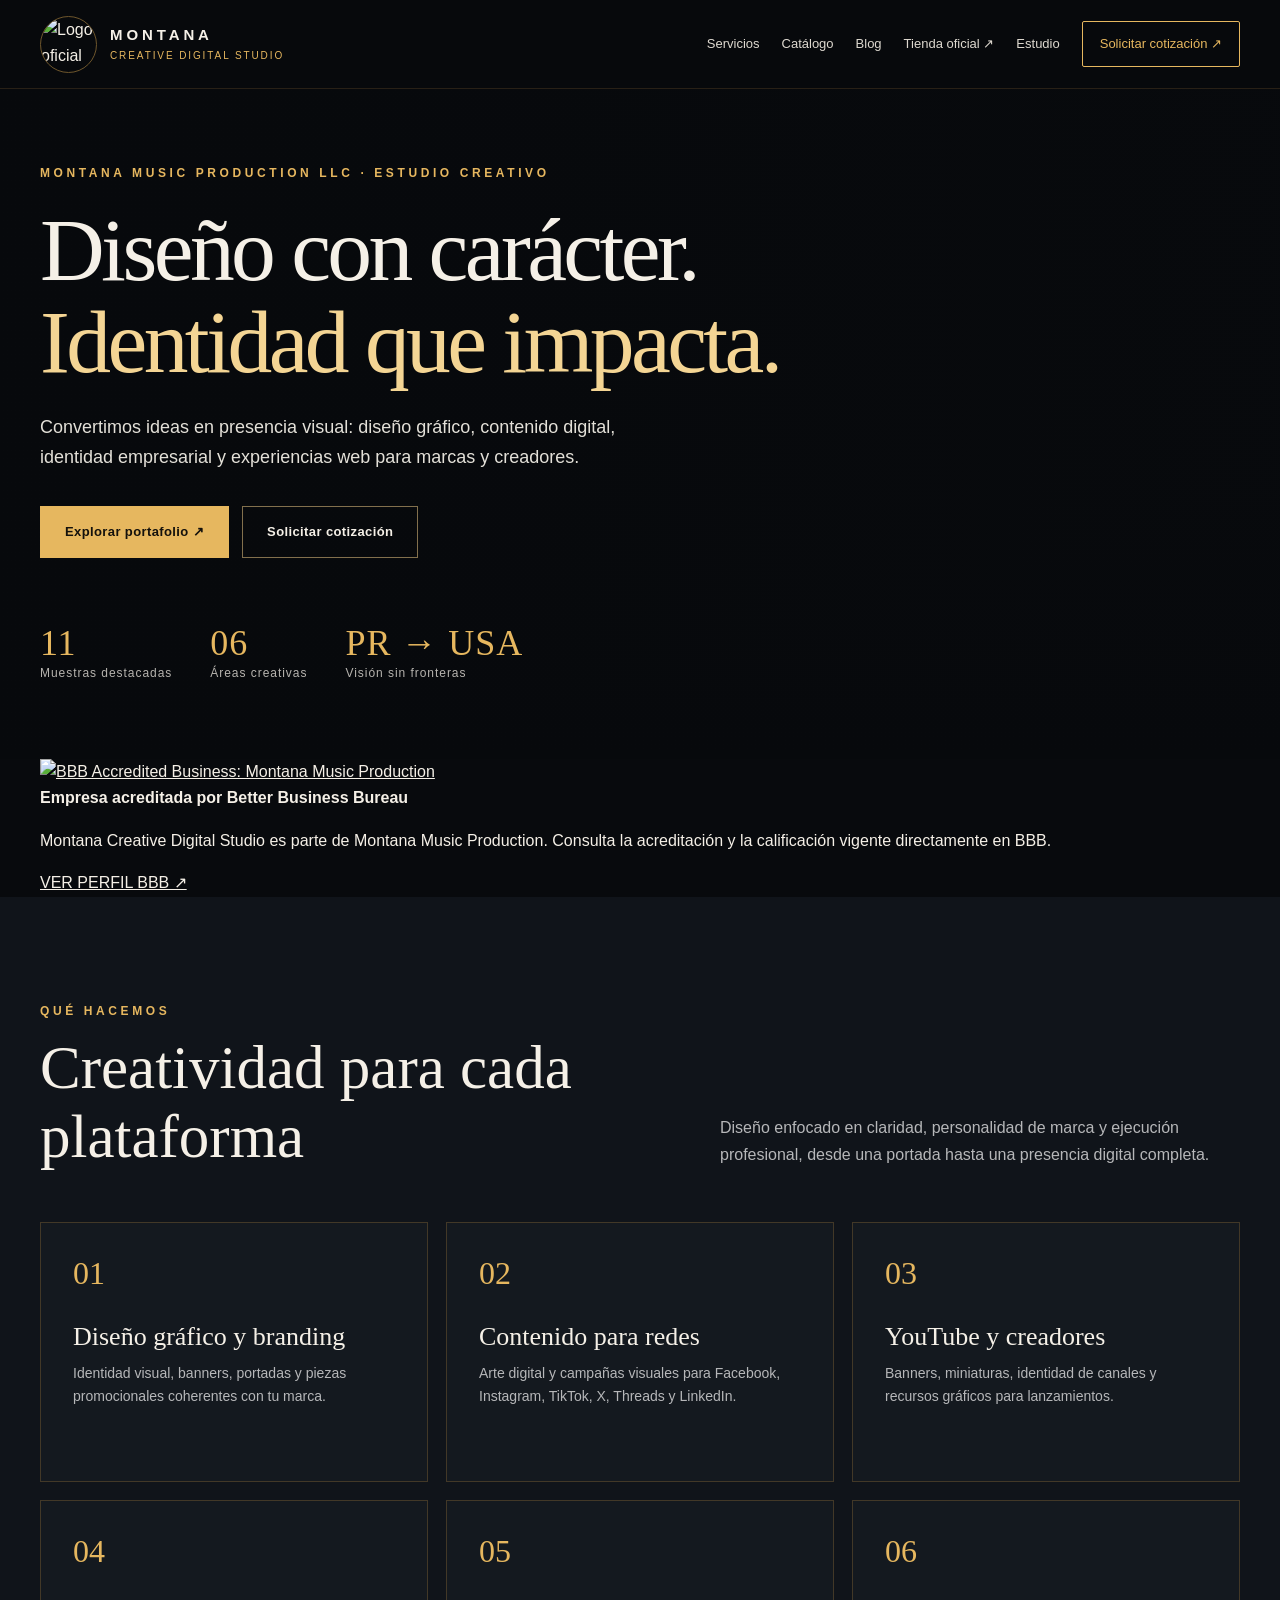
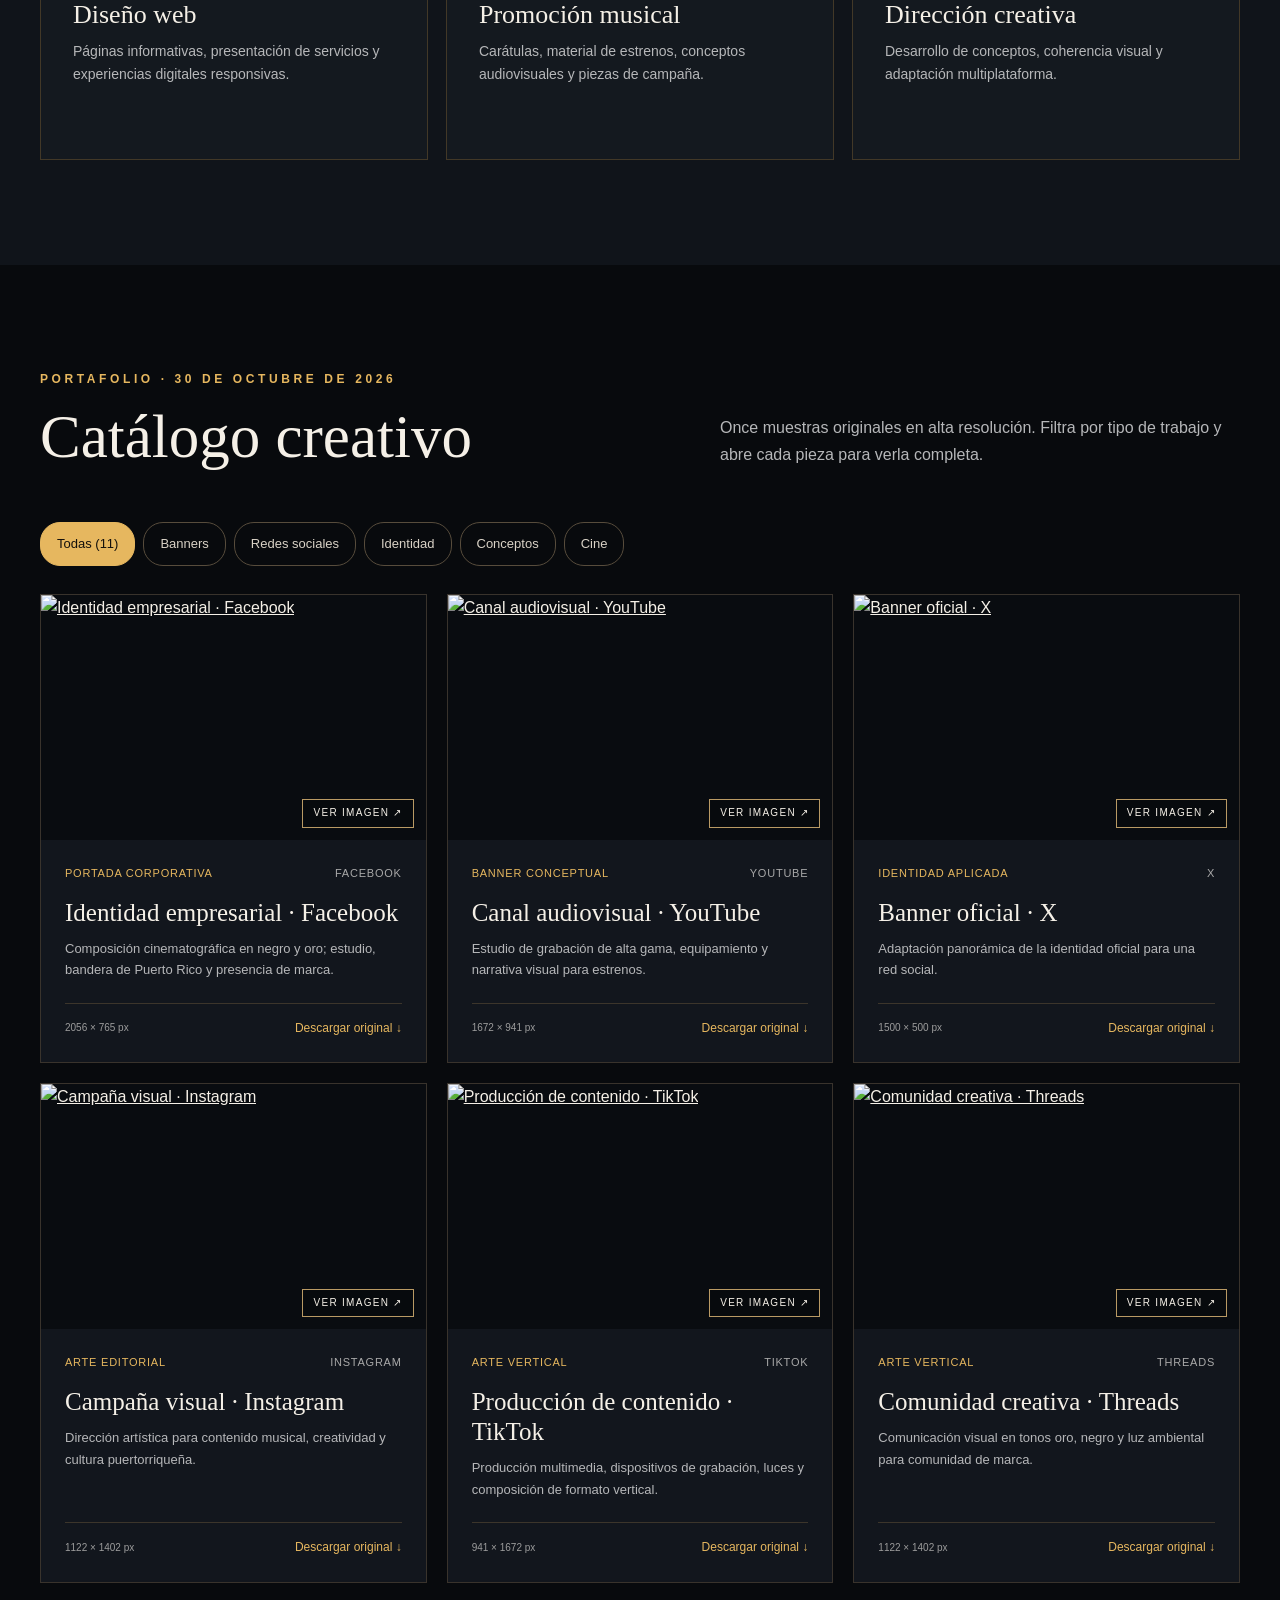
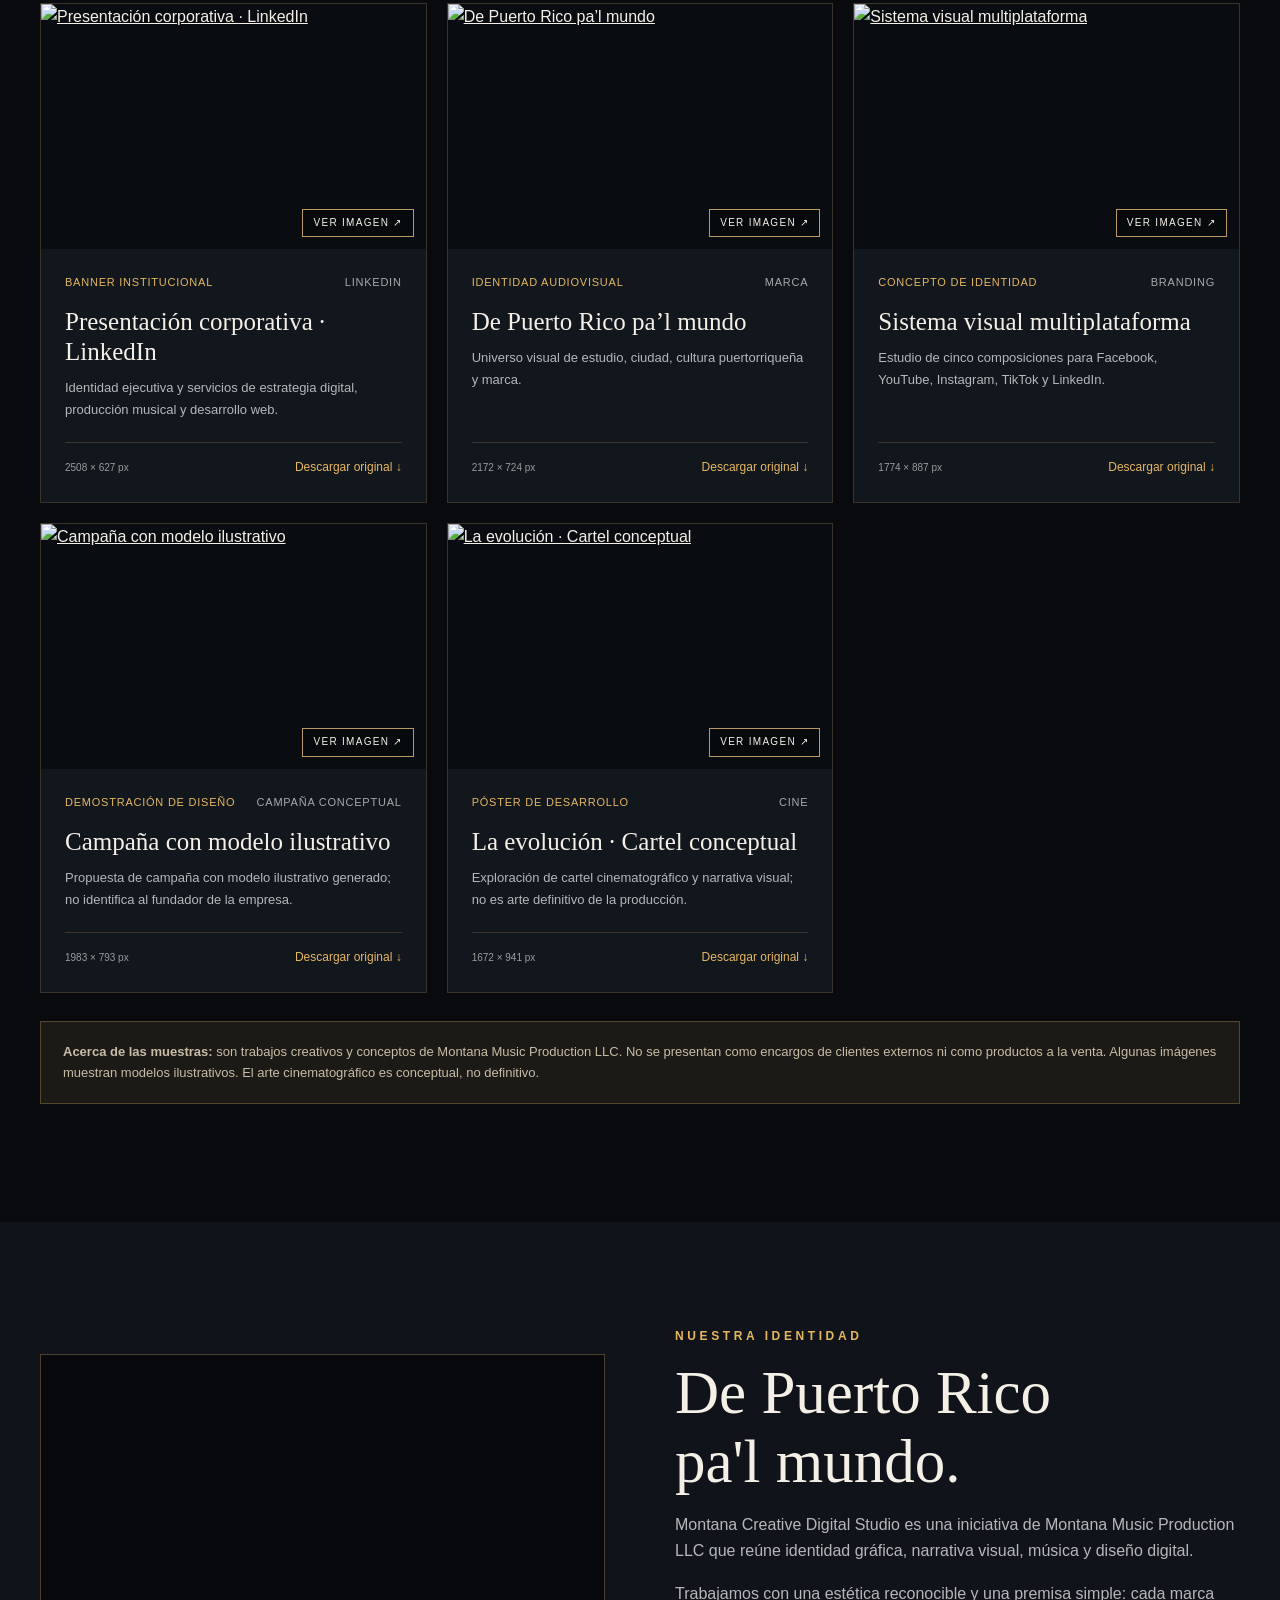
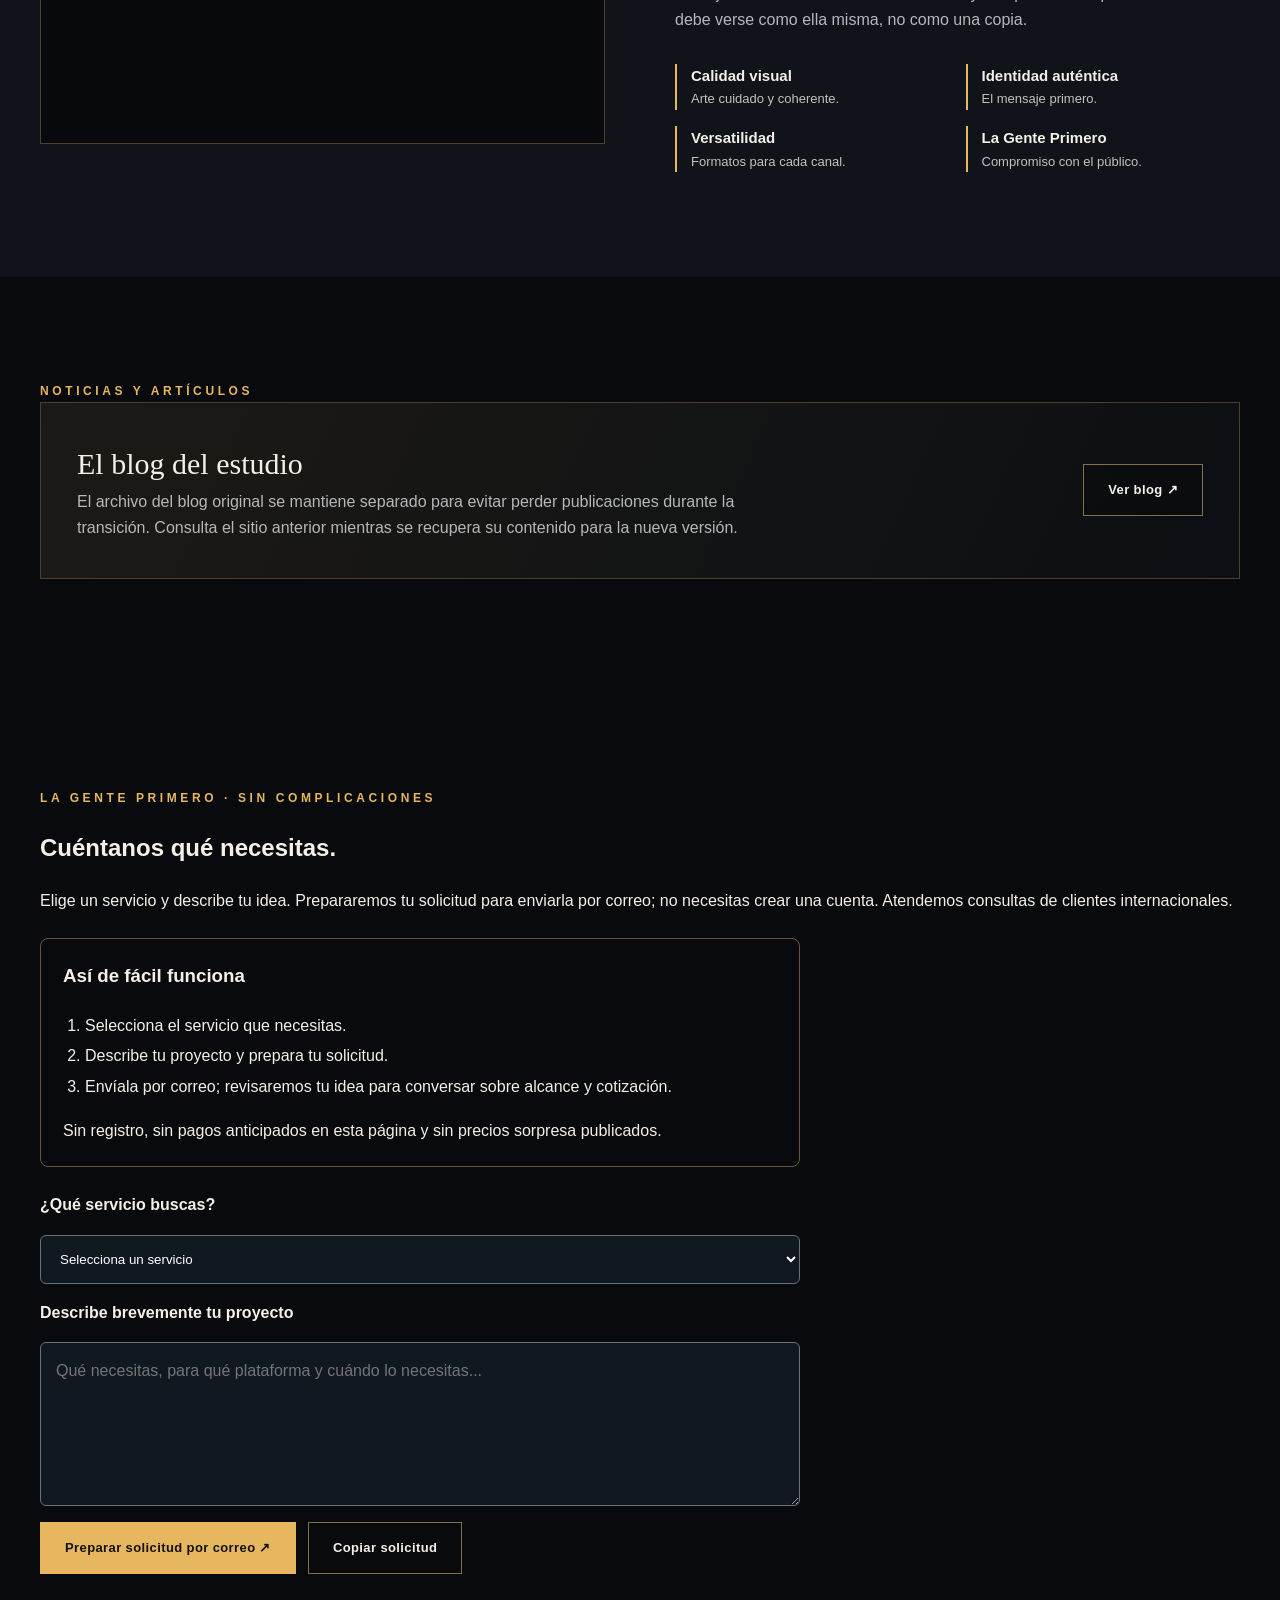
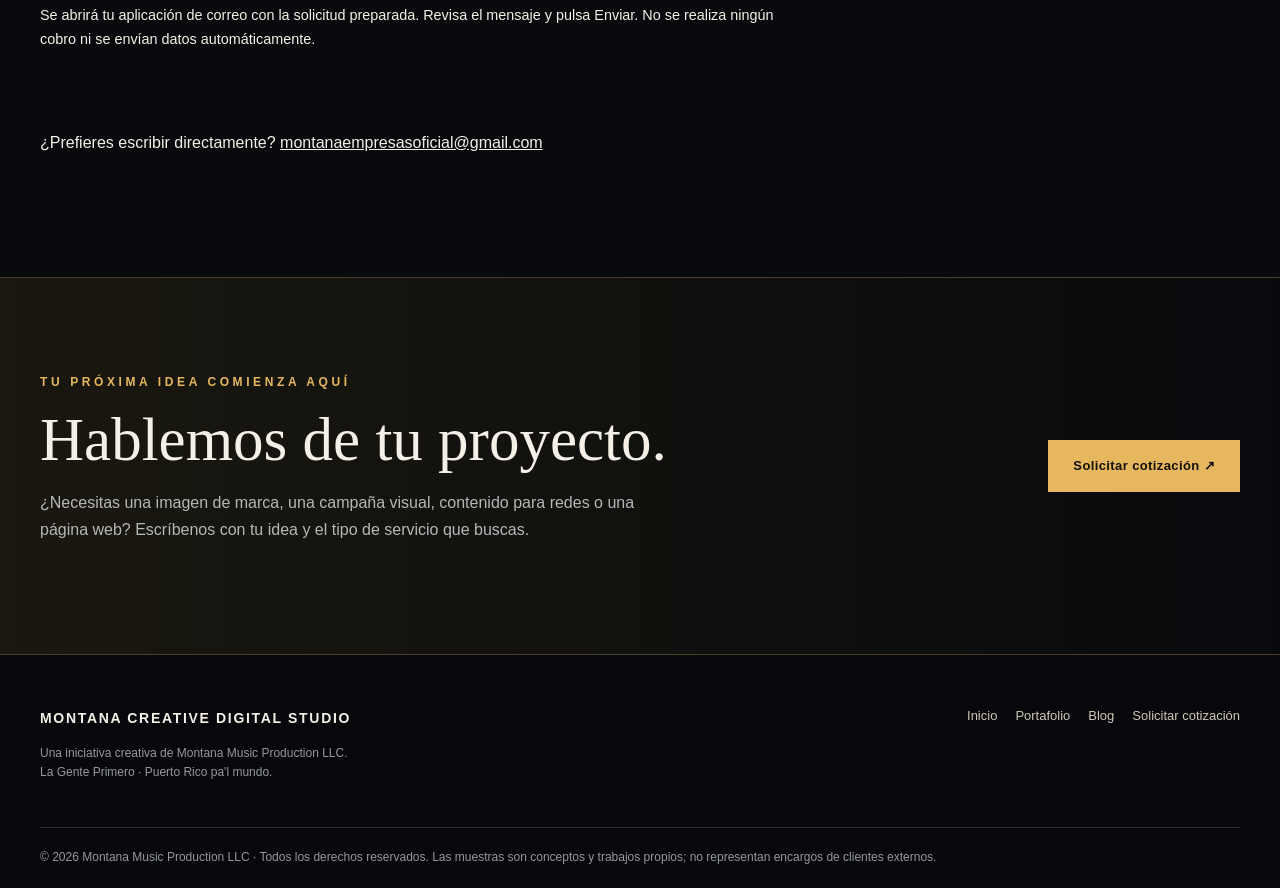
==== commit ffff0383: "studio: display verified parent-company BBB accreditation seal and profile" ====
--- a/studio/index.html
+++ b/studio/index.html
@@ -1,4 +1,4 @@
-<!doctype html><html lang="es"><head><meta charset="utf-8"><meta name="viewport" content="width=device-width,initial-scale=1"><meta name="theme-color" content="#080a0d"><meta name="description" content="Montana Creative Digital Studio: diseño gráfico, identidad de marca, contenido para redes y diseño web profesional de Montana Music Production LLC."><meta property="og:type" content="website"><meta property="og:title" content="Montana Creative Digital Studio"><meta property="og:description" content="Diseño con carácter. Identidad que impacta. Servicios creativos y portafolio profesional."><meta property="og:url" content="https://montanamusicproduction.com/studio/"><meta name="twitter:card" content="summary_large_image"><meta name="twitter:title" content="Montana Creative Digital Studio"><meta name="twitter:description" content="Diseño con carácter. Identidad que impacta. Branding, contenido digital y diseño web."><meta property="og:image" content="https://headless-jwfegdajqac-montanaspoduction-1411.wix-site-host.com/previews/facebook-cinematografico.webp"><link rel="icon" type="image/webp" href="https://headless-jwfegdajqac-montanaspoduction-1411.wix-site-host.com/previews/logo-oficial.webp"><link rel="stylesheet" href="styles.css"><title>Montana Creative Digital Studio | Diseño gráfico, branding y web</title><link rel="canonical" href="https://montanamusicproduction.com/studio/"></head><body><header class="topbar"><div class="shell topbar-inner"><a class="brand" href="index.html#inicio" aria-label="Montana Creative Digital Studio inicio"><img src="https://headless-jwfegdajqac-montanaspoduction-1411.wix-site-host.com/previews/logo-oficial.webp" alt="Logo oficial Montana"><span><strong>MONTANA</strong><small>CREATIVE DIGITAL STUDIO</small></span></a><nav class="nav" id="navegacion-estudio" aria-label="Navegación principal"><a href="index.html#servicios">Servicios</a><a href="index.html#catalogo">Catálogo</a><a href="blog.html">Blog</a><a href="https://montanaofficialstore-shop.fourthwall.com/" target="_blank" rel="noopener noreferrer">Tienda oficial ↗</a><a href="index.html#nosotros">Estudio</a><a class="nav-cta" href="index.html#cotizacion">Solicitar cotización ↗</a></nav><button class="menu-toggle" type="button" aria-controls="navegacion-estudio" aria-label="Abrir menú" aria-expanded="false">☰</button></div></header><main><section class="hero" id="inicio"><div class="shell"><div class="eyebrow">Montana Music Production LLC · Estudio creativo</div><h1>Diseño con carácter.<br><em>Identidad que impacta.</em></h1><p>Convertimos ideas en presencia visual: diseño gráfico, contenido digital, identidad empresarial y experiencias web para marcas y creadores.</p><div class="actions"><a class="btn" href="#catalogo">Explorar portafolio ↗</a><a class="btn secondary" href="#cotizacion">Solicitar cotización</a></div><div class="hero-rail"><div><b>11</b>Muestras destacadas</div><div><b>06</b>Áreas creativas</div><div><b>PR → USA</b>Visión sin fronteras</div></div></div></section><section class="section alt" id="servicios"><div class="shell"><div class="section-head"><div><div class="eyebrow">Qué hacemos</div><h2>Creatividad para cada plataforma</h2></div><p>Diseño enfocado en claridad, personalidad de marca y ejecución profesional, desde una portada hasta una presencia digital completa.</p></div><div class="service-grid"><article class="service"><span class="num">01</span><h3>Diseño gráfico y branding</h3><p>Identidad visual, banners, portadas y piezas promocionales coherentes con tu marca.</p></article><article class="service"><span class="num">02</span><h3>Contenido para redes</h3><p>Arte digital y campañas visuales para Facebook, Instagram, TikTok, X, Threads y LinkedIn.</p></article><article class="service"><span class="num">03</span><h3>YouTube y creadores</h3><p>Banners, miniaturas, identidad de canales y recursos gráficos para lanzamientos.</p></article><article class="service"><span class="num">04</span><h3>Diseño web</h3><p>Páginas informativas, presentación de servicios y experiencias digitales responsivas.</p></article><article class="service"><span class="num">05</span><h3>Promoción musical</h3><p>Carátulas, material de estrenos, conceptos audiovisuales y piezas de campaña.</p></article><article class="service"><span class="num">06</span><h3>Dirección creativa</h3><p>Desarrollo de conceptos, coherencia visual y adaptación multiplataforma.</p></article></div></div></section><section class="section" id="catalogo"><div class="shell"><div class="section-head"><div><div class="eyebrow">Portafolio · 30 de octubre de 2026</div><h2>Catálogo creativo</h2></div><p>Once muestras originales en alta resolución. Filtra por tipo de trabajo y abre cada pieza para verla completa.</p></div><div class="filters" role="group" aria-label="Filtrar catálogo"><button data-filter="Todas" aria-pressed="true" class="active">Todas (11)</button><button data-filter="Banners" aria-pressed="false" class="">Banners</button><button data-filter="Redes" aria-pressed="false" class="">Redes sociales</button><button data-filter="Identidad" aria-pressed="false" class="">Identidad</button><button data-filter="Conceptos" aria-pressed="false" class="">Conceptos</button><button data-filter="Cine" aria-pressed="false" class="">Cine</button></div><div class="gallery"><article class="work-card" data-category="Banners"><a class="work-image" href="https://headless-jwfegdajqac-montanaspoduction-1411.wix-site-host.com/assets/facebook-cinematografico.webp" target="_blank" rel="noopener" aria-label="Abrir imagen original: Identidad empresarial · Facebook"><img src="https://headless-jwfegdajqac-montanaspoduction-1411.wix-site-host.com/previews/facebook-cinematografico.webp" alt="Identidad empresarial · Facebook" loading="lazy" decoding="async"><span class="image-open">VER IMAGEN ↗</span></a><div class="work-info"><div class="work-kicker"><span>Portada corporativa</span><span>Facebook</span></div><h3>Identidad empresarial · Facebook</h3><p>Composición cinematográfica en negro y oro; estudio, bandera de Puerto Rico y presencia de marca.</p><div class="work-bottom"><small>2056 × 765 px</small><a href="https://headless-jwfegdajqac-montanaspoduction-1411.wix-site-host.com/assets/facebook-cinematografico.webp" download>Descargar original ↓</a></div></div></article><article class="work-card" data-category="Banners"><a class="work-image" href="https://headless-jwfegdajqac-montanaspoduction-1411.wix-site-host.com/assets/youtube-estudio.webp" target="_blank" rel="noopener" aria-label="Abrir imagen original: Canal audiovisual · YouTube"><img src="https://headless-jwfegdajqac-montanaspoduction-1411.wix-site-host.com/previews/youtube-estudio.webp" alt="Canal audiovisual · YouTube" loading="lazy" decoding="async"><span class="image-open">VER IMAGEN ↗</span></a><div class="work-info"><div class="work-kicker"><span>Banner conceptual</span><span>YouTube</span></div><h3>Canal audiovisual · YouTube</h3><p>Estudio de grabación de alta gama, equipamiento y narrativa visual para estrenos.</p><div class="work-bottom"><small>1672 × 941 px</small><a href="https://headless-jwfegdajqac-montanaspoduction-1411.wix-site-host.com/assets/youtube-estudio.webp" download>Descargar original ↓</a></div></div></article><article class="work-card" data-category="Banners"><a class="work-image" href="https://headless-jwfegdajqac-montanaspoduction-1411.wix-site-host.com/assets/x-banner-oficial.webp" target="_blank" rel="noopener" aria-label="Abrir imagen original: Banner oficial · X"><img src="https://headless-jwfegdajqac-montanaspoduction-1411.wix-site-host.com/previews/x-banner-oficial.webp" alt="Banner oficial · X" loading="lazy" decoding="async"><span class="image-open">VER IMAGEN ↗</span></a><div class="work-info"><div class="work-kicker"><span>Identidad aplicada</span><span>X</span></div><h3>Banner oficial · X</h3><p>Adaptación panorámica de la identidad oficial para una red social.</p><div class="work-bottom"><small>1500 × 500 px</small><a href="https://headless-jwfegdajqac-montanaspoduction-1411.wix-site-host.com/assets/x-banner-oficial.webp" download>Descargar original ↓</a></div></div></article><article class="work-card" data-category="Redes"><a class="work-image" href="https://headless-jwfegdajqac-montanaspoduction-1411.wix-site-host.com/assets/instagram-campana.webp" target="_blank" rel="noopener" aria-label="Abrir imagen original: Campaña visual · Instagram"><img src="https://headless-jwfegdajqac-montanaspoduction-1411.wix-site-host.com/previews/instagram-campana.webp" alt="Campaña visual · Instagram" loading="lazy" decoding="async"><span class="image-open">VER IMAGEN ↗</span></a><div class="work-info"><div class="work-kicker"><span>Arte editorial</span><span>Instagram</span></div><h3>Campaña visual · Instagram</h3><p>Dirección artística para contenido musical, creatividad y cultura puertorriqueña.</p><div class="work-bottom"><small>1122 × 1402 px</small><a href="https://headless-jwfegdajqac-montanaspoduction-1411.wix-site-host.com/assets/instagram-campana.webp" download>Descargar original ↓</a></div></div></article><article class="work-card" data-category="Redes"><a class="work-image" href="https://headless-jwfegdajqac-montanaspoduction-1411.wix-site-host.com/assets/tiktok-contenido.webp" target="_blank" rel="noopener" aria-label="Abrir imagen original: Producción de contenido · TikTok"><img src="https://headless-jwfegdajqac-montanaspoduction-1411.wix-site-host.com/previews/tiktok-contenido.webp" alt="Producción de contenido · TikTok" loading="lazy" decoding="async"><span class="image-open">VER IMAGEN ↗</span></a><div class="work-info"><div class="work-kicker"><span>Arte vertical</span><span>TikTok</span></div><h3>Producción de contenido · TikTok</h3><p>Producción multimedia, dispositivos de grabación, luces y composición de formato vertical.</p><div class="work-bottom"><small>941 × 1672 px</small><a href="https://headless-jwfegdajqac-montanaspoduction-1411.wix-site-host.com/assets/tiktok-contenido.webp" download>Descargar original ↓</a></div></div></article><article class="work-card" data-category="Redes"><a class="work-image" href="https://headless-jwfegdajqac-montanaspoduction-1411.wix-site-host.com/assets/threads-comunidad.webp" target="_blank" rel="noopener" aria-label="Abrir imagen original: Comunidad creativa · Threads"><img src="https://headless-jwfegdajqac-montanaspoduction-1411.wix-site-host.com/previews/threads-comunidad.webp" alt="Comunidad creativa · Threads" loading="lazy" decoding="async"><span class="image-open">VER IMAGEN ↗</span></a><div class="work-info"><div class="work-kicker"><span>Arte vertical</span><span>Threads</span></div><h3>Comunidad creativa · Threads</h3><p>Comunicación visual en tonos oro, negro y luz ambiental para comunidad de marca.</p><div class="work-bottom"><small>1122 × 1402 px</small><a href="https://headless-jwfegdajqac-montanaspoduction-1411.wix-site-host.com/assets/threads-comunidad.webp" download>Descargar original ↓</a></div></div></article><article class="work-card" data-category="Identidad"><a class="work-image" href="https://headless-jwfegdajqac-montanaspoduction-1411.wix-site-host.com/assets/linkedin-corporativo.webp" target="_blank" rel="noopener" aria-label="Abrir imagen original: Presentación corporativa · LinkedIn"><img src="https://headless-jwfegdajqac-montanaspoduction-1411.wix-site-host.com/previews/linkedin-corporativo.webp" alt="Presentación corporativa · LinkedIn" loading="lazy" decoding="async"><span class="image-open">VER IMAGEN ↗</span></a><div class="work-info"><div class="work-kicker"><span>Banner institucional</span><span>LinkedIn</span></div><h3>Presentación corporativa · LinkedIn</h3><p>Identidad ejecutiva y servicios de estrategia digital, producción musical y desarrollo web.</p><div class="work-bottom"><small>2508 × 627 px</small><a href="https://headless-jwfegdajqac-montanaspoduction-1411.wix-site-host.com/assets/linkedin-corporativo.webp" download>Descargar original ↓</a></div></div></article><article class="work-card" data-category="Identidad"><a class="work-image" href="https://headless-jwfegdajqac-montanaspoduction-1411.wix-site-host.com/assets/puerto-rico-al-mundo.webp" target="_blank" rel="noopener" aria-label="Abrir imagen original: De Puerto Rico pa’l mundo"><img src="https://headless-jwfegdajqac-montanaspoduction-1411.wix-site-host.com/previews/puerto-rico-al-mundo.webp" alt="De Puerto Rico pa’l mundo" loading="lazy" decoding="async"><span class="image-open">VER IMAGEN ↗</span></a><div class="work-info"><div class="work-kicker"><span>Identidad audiovisual</span><span>Marca</span></div><h3>De Puerto Rico pa’l mundo</h3><p>Universo visual de estudio, ciudad, cultura puertorriqueña y marca.</p><div class="work-bottom"><small>2172 × 724 px</small><a href="https://headless-jwfegdajqac-montanaspoduction-1411.wix-site-host.com/assets/puerto-rico-al-mundo.webp" download>Descargar original ↓</a></div></div></article><article class="work-card" data-category="Identidad"><a class="work-image" href="https://headless-jwfegdajqac-montanaspoduction-1411.wix-site-host.com/assets/coleccion-multiplataforma.webp" target="_blank" rel="noopener" aria-label="Abrir imagen original: Sistema visual multiplataforma"><img src="https://headless-jwfegdajqac-montanaspoduction-1411.wix-site-host.com/previews/coleccion-multiplataforma.webp" alt="Sistema visual multiplataforma" loading="lazy" decoding="async"><span class="image-open">VER IMAGEN ↗</span></a><div class="work-info"><div class="work-kicker"><span>Concepto de identidad</span><span>Branding</span></div><h3>Sistema visual multiplataforma</h3><p>Estudio de cinco composiciones para Facebook, YouTube, Instagram, TikTok y LinkedIn.</p><div class="work-bottom"><small>1774 × 887 px</small><a href="https://headless-jwfegdajqac-montanaspoduction-1411.wix-site-host.com/assets/coleccion-multiplataforma.webp" download>Descargar original ↓</a></div></div></article><article class="work-card" data-category="Conceptos"><a class="work-image" href="https://headless-jwfegdajqac-montanaspoduction-1411.wix-site-host.com/assets/modelo-editorial-demo.webp" target="_blank" rel="noopener" aria-label="Abrir imagen original: Campaña con modelo ilustrativo"><img src="https://headless-jwfegdajqac-montanaspoduction-1411.wix-site-host.com/previews/modelo-editorial-demo.webp" alt="Campaña con modelo ilustrativo" loading="lazy" decoding="async"><span class="image-open">VER IMAGEN ↗</span></a><div class="work-info"><div class="work-kicker"><span>Demostración de diseño</span><span>Campaña conceptual</span></div><h3>Campaña con modelo ilustrativo</h3><p>Propuesta de campaña con modelo ilustrativo generado; no identifica al fundador de la empresa.</p><div class="work-bottom"><small>1983 × 793 px</small><a href="https://headless-jwfegdajqac-montanaspoduction-1411.wix-site-host.com/assets/modelo-editorial-demo.webp" download>Descargar original ↓</a></div></div></article><article class="work-card" data-category="Cine"><a class="work-image" href="https://headless-jwfegdajqac-montanaspoduction-1411.wix-site-host.com/assets/evolucion-cine.webp" target="_blank" rel="noopener" aria-label="Abrir imagen original: La evolución · Cartel conceptual"><img src="https://headless-jwfegdajqac-montanaspoduction-1411.wix-site-host.com/previews/evolucion-cine.webp" alt="La evolución · Cartel conceptual" loading="lazy" decoding="async"><span class="image-open">VER IMAGEN ↗</span></a><div class="work-info"><div class="work-kicker"><span>Póster de desarrollo</span><span>Cine</span></div><h3>La evolución · Cartel conceptual</h3><p>Exploración de cartel cinematográfico y narrativa visual; no es arte definitivo de la producción.</p><div class="work-bottom"><small>1672 × 941 px</small><a href="https://headless-jwfegdajqac-montanaspoduction-1411.wix-site-host.com/assets/evolucion-cine.webp" download>Descargar original ↓</a></div></div></article></div><p class="note"><strong>Acerca de las muestras:</strong> son trabajos creativos y conceptos de Montana Music Production LLC. No se presentan como encargos de clientes externos ni como productos a la venta. Algunas imágenes muestran modelos ilustrativos. El arte cinematográfico es conceptual, no definitivo.</p></div></section><section class="section alt" id="nosotros"><div class="shell split"><div class="split-image" role="img" aria-label="Diseño conceptual de Montana Music Production con identidad puertorriqueña"></div><div><div class="eyebrow">Nuestra identidad</div><h2>De Puerto Rico<br>pa'l mundo.</h2><p>Montana Creative Digital Studio es una iniciativa de Montana Music Production LLC que reúne identidad gráfica, narrativa visual, música y diseño digital.</p><p>Trabajamos con una estética reconocible y una premisa simple: cada marca debe verse como ella misma, no como una copia.</p><div class="value-list"><div><strong>Calidad visual</strong>Arte cuidado y coherente.</div><div><strong>Identidad auténtica</strong>El mensaje primero.</div><div><strong>Versatilidad</strong>Formatos para cada canal.</div><div><strong>La Gente Primero</strong>Compromiso con el público.</div></div></div></div></section><section class="section" id="blog"><div class="shell"><div class="eyebrow">Noticias y artículos</div><div class="blog-card"><div><h3>El blog del estudio</h3><p>El archivo del blog original se mantiene separado para evitar perder publicaciones durante la transición. Consulta el sitio anterior mientras se recupera su contenido para la nueva versión.</p></div><a class="btn secondary" href="blog.html">Ver blog ↗</a></div></div></section><section class="section" id="cotizacion" aria-labelledby="cotizacion-titulo"><div class="shell"><div class="eyebrow">La Gente Primero · Sin complicaciones</div><h2 id="cotizacion-titulo">Cuéntanos qué necesitas.</h2><p>Elige un servicio y describe tu idea. Prepararemos tu solicitud para enviarla por correo; no necesitas crear una cuenta. Atendemos consultas de clientes internacionales.</p><div style="max-width:760px;margin:24px 0;border:1px solid #67543b;border-radius:8px;padding:22px"><h3 style="margin-top:0">Así de fácil funciona</h3><ol style="line-height:1.9;padding-left:22px"><li>Selecciona el servicio que necesitas.</li><li>Describe tu proyecto y prepara tu solicitud.</li><li>Envíala por correo; revisaremos tu idea para conversar sobre alcance y cotización.</li></ol><p style="margin-bottom:0">Sin registro, sin pagos anticipados en esta página y sin precios sorpresa publicados.</p></div><form id="solicitud-estudio" style="max-width:760px;display:grid;gap:16px;margin-top:25px"><label for="servicio-estudio">¿Qué servicio buscas?</label><select id="servicio-estudio" name="servicio" required style="width:100%;padding:15px;background:#101820;color:#fff;border:1px solid #66727a;border-radius:6px"><option value="">Selecciona un servicio</option><option>Diseño gráfico y branding</option><option>Contenido para redes sociales</option><option>YouTube y creadores</option><option>Diseño web</option><option>Promoción musical</option><option>Dirección creativa</option><option>Otro proyecto creativo</option></select><label for="idea-estudio">Describe brevemente tu proyecto</label><textarea id="idea-estudio" name="proyecto" required minlength="10" maxlength="1500" rows="5" placeholder="Qué necesitas, para qué plataforma y cuándo lo necesitas..." style="width:100%;padding:15px;background:#101820;color:#fff;border:1px solid #66727a;border-radius:6px;font:inherit"></textarea><div style="display:flex;flex-wrap:wrap;gap:12px"><button class="btn" type="submit">Preparar solicitud por correo ↗</button><button class="btn secondary" id="copiar-solicitud" type="button">Copiar solicitud</button></div><p style="font-size:.9rem">Se abrirá tu aplicación de correo con la solicitud preparada. Revisa el mensaje y pulsa Enviar. No se realiza ningún cobro ni se envían datos automáticamente.</p><p id="estado-solicitud" role="status" aria-live="polite"></p></form><p>¿Prefieres escribir directamente? <a href="mailto:montanaempresasoficial@gmail.com" style="text-decoration:underline">montanaempresasoficial@gmail.com</a></p></div></section><section class="contact" id="contacto"><div class="shell contact-inner"><div><div class="eyebrow">Tu próxima idea comienza aquí</div><h2>Hablemos de tu proyecto.</h2><p>¿Necesitas una imagen de marca, una campaña visual, contenido para redes o una página web? Escríbenos con tu idea y el tipo de servicio que buscas.</p></div><a class="btn" href="#cotizacion">Solicitar cotización ↗</a></div></section></main><footer class="footer"><div class="shell footer-inner"><div><strong>MONTANA CREATIVE DIGITAL STUDIO</strong><p>Una iniciativa creativa de Montana Music Production LLC.<br>La Gente Primero · Puerto Rico pa'l mundo.</p></div><div class="footer-links"><a href="index.html">Inicio</a><a href="index.html#catalogo">Portafolio</a><a href="blog.html">Blog</a><a href="index.html#cotizacion">Solicitar cotización</a></div></div><div class="shell copyright">© 2026 Montana Music Production LLC · Todos los derechos reservados. Las muestras son conceptos y trabajos propios; no representan encargos de clientes externos.</div></footer><script>
+<!doctype html><html lang="es"><head><meta charset="utf-8"><meta name="viewport" content="width=device-width,initial-scale=1"><meta name="theme-color" content="#080a0d"><meta name="description" content="Montana Creative Digital Studio: diseño gráfico, identidad de marca, contenido para redes y diseño web profesional de Montana Music Production LLC."><meta property="og:type" content="website"><meta property="og:title" content="Montana Creative Digital Studio"><meta property="og:description" content="Diseño con carácter. Identidad que impacta. Servicios creativos y portafolio profesional."><meta property="og:url" content="https://montanamusicproduction.com/studio/"><meta name="twitter:card" content="summary_large_image"><meta name="twitter:title" content="Montana Creative Digital Studio"><meta name="twitter:description" content="Diseño con carácter. Identidad que impacta. Branding, contenido digital y diseño web."><meta property="og:image" content="https://headless-jwfegdajqac-montanaspoduction-1411.wix-site-host.com/previews/facebook-cinematografico.webp"><link rel="icon" type="image/webp" href="https://headless-jwfegdajqac-montanaspoduction-1411.wix-site-host.com/previews/logo-oficial.webp"><link rel="stylesheet" href="styles.css"><title>Montana Creative Digital Studio | Diseño gráfico, branding y web</title><link rel="canonical" href="https://montanamusicproduction.com/studio/"></head><body><header class="topbar"><div class="shell topbar-inner"><a class="brand" href="index.html#inicio" aria-label="Montana Creative Digital Studio inicio"><img src="https://headless-jwfegdajqac-montanaspoduction-1411.wix-site-host.com/previews/logo-oficial.webp" alt="Logo oficial Montana"><span><strong>MONTANA</strong><small>CREATIVE DIGITAL STUDIO</small></span></a><nav class="nav" id="navegacion-estudio" aria-label="Navegación principal"><a href="index.html#servicios">Servicios</a><a href="index.html#catalogo">Catálogo</a><a href="blog.html">Blog</a><a href="https://montanaofficialstore-shop.fourthwall.com/" target="_blank" rel="noopener noreferrer">Tienda oficial ↗</a><a href="index.html#nosotros">Estudio</a><a class="nav-cta" href="index.html#cotizacion">Solicitar cotización ↗</a></nav><button class="menu-toggle" type="button" aria-controls="navegacion-estudio" aria-label="Abrir menú" aria-expanded="false">☰</button></div></header><main><section class="hero" id="inicio"><div class="shell"><div class="eyebrow">Montana Music Production LLC · Estudio creativo</div><h1>Diseño con carácter.<br><em>Identidad que impacta.</em></h1><p>Convertimos ideas en presencia visual: diseño gráfico, contenido digital, identidad empresarial y experiencias web para marcas y creadores.</p><div class="actions"><a class="btn" href="#catalogo">Explorar portafolio ↗</a><a class="btn secondary" href="#cotizacion">Solicitar cotización</a></div><div class="hero-rail"><div><b>11</b>Muestras destacadas</div><div><b>06</b>Áreas creativas</div><div><b>PR → USA</b>Visión sin fronteras</div></div></div></section><aside class="bbb-studio" aria-label="Verificación empresarial Better Business Bureau"><div class="shell bbb-studio-inner"><a href="https://www.bbb.org/us/wi/milwaukee/profile/music/montana-music-production-0694-1000059355" target="_blank" rel="noopener noreferrer" aria-label="Consultar el perfil oficial de Montana Music Production en BBB"><img src="https://seal-wisconsin.bbb.org/seals/blue-seal-250-52-bbb-1000059355.png" alt="BBB Accredited Business: Montana Music Production" width="250" height="52" loading="lazy" decoding="async"></a><div><strong>Empresa acreditada por Better Business Bureau</strong><p>Montana Creative Digital Studio es parte de Montana Music Production. Consulta la acreditación y la calificación vigente directamente en BBB.</p></div><a class="bbb-studio-link" href="https://www.bbb.org/us/wi/milwaukee/profile/music/montana-music-production-0694-1000059355" target="_blank" rel="noopener noreferrer">VER PERFIL BBB ↗</a></div></aside><section class="section alt" id="servicios"><div class="shell"><div class="section-head"><div><div class="eyebrow">Qué hacemos</div><h2>Creatividad para cada plataforma</h2></div><p>Diseño enfocado en claridad, personalidad de marca y ejecución profesional, desde una portada hasta una presencia digital completa.</p></div><div class="service-grid"><article class="service"><span class="num">01</span><h3>Diseño gráfico y branding</h3><p>Identidad visual, banners, portadas y piezas promocionales coherentes con tu marca.</p></article><article class="service"><span class="num">02</span><h3>Contenido para redes</h3><p>Arte digital y campañas visuales para Facebook, Instagram, TikTok, X, Threads y LinkedIn.</p></article><article class="service"><span class="num">03</span><h3>YouTube y creadores</h3><p>Banners, miniaturas, identidad de canales y recursos gráficos para lanzamientos.</p></article><article class="service"><span class="num">04</span><h3>Diseño web</h3><p>Páginas informativas, presentación de servicios y experiencias digitales responsivas.</p></article><article class="service"><span class="num">05</span><h3>Promoción musical</h3><p>Carátulas, material de estrenos, conceptos audiovisuales y piezas de campaña.</p></article><article class="service"><span class="num">06</span><h3>Dirección creativa</h3><p>Desarrollo de conceptos, coherencia visual y adaptación multiplataforma.</p></article></div></div></section><section class="section" id="catalogo"><div class="shell"><div class="section-head"><div><div class="eyebrow">Portafolio · 30 de octubre de 2026</div><h2>Catálogo creativo</h2></div><p>Once muestras originales en alta resolución. Filtra por tipo de trabajo y abre cada pieza para verla completa.</p></div><div class="filters" role="group" aria-label="Filtrar catálogo"><button data-filter="Todas" aria-pressed="true" class="active">Todas (11)</button><button data-filter="Banners" aria-pressed="false" class="">Banners</button><button data-filter="Redes" aria-pressed="false" class="">Redes sociales</button><button data-filter="Identidad" aria-pressed="false" class="">Identidad</button><button data-filter="Conceptos" aria-pressed="false" class="">Conceptos</button><button data-filter="Cine" aria-pressed="false" class="">Cine</button></div><div class="gallery"><article class="work-card" data-category="Banners"><a class="work-image" href="https://headless-jwfegdajqac-montanaspoduction-1411.wix-site-host.com/assets/facebook-cinematografico.webp" target="_blank" rel="noopener" aria-label="Abrir imagen original: Identidad empresarial · Facebook"><img src="https://headless-jwfegdajqac-montanaspoduction-1411.wix-site-host.com/previews/facebook-cinematografico.webp" alt="Identidad empresarial · Facebook" loading="lazy" decoding="async"><span class="image-open">VER IMAGEN ↗</span></a><div class="work-info"><div class="work-kicker"><span>Portada corporativa</span><span>Facebook</span></div><h3>Identidad empresarial · Facebook</h3><p>Composición cinematográfica en negro y oro; estudio, bandera de Puerto Rico y presencia de marca.</p><div class="work-bottom"><small>2056 × 765 px</small><a href="https://headless-jwfegdajqac-montanaspoduction-1411.wix-site-host.com/assets/facebook-cinematografico.webp" download>Descargar original ↓</a></div></div></article><article class="work-card" data-category="Banners"><a class="work-image" href="https://headless-jwfegdajqac-montanaspoduction-1411.wix-site-host.com/assets/youtube-estudio.webp" target="_blank" rel="noopener" aria-label="Abrir imagen original: Canal audiovisual · YouTube"><img src="https://headless-jwfegdajqac-montanaspoduction-1411.wix-site-host.com/previews/youtube-estudio.webp" alt="Canal audiovisual · YouTube" loading="lazy" decoding="async"><span class="image-open">VER IMAGEN ↗</span></a><div class="work-info"><div class="work-kicker"><span>Banner conceptual</span><span>YouTube</span></div><h3>Canal audiovisual · YouTube</h3><p>Estudio de grabación de alta gama, equipamiento y narrativa visual para estrenos.</p><div class="work-bottom"><small>1672 × 941 px</small><a href="https://headless-jwfegdajqac-montanaspoduction-1411.wix-site-host.com/assets/youtube-estudio.webp" download>Descargar original ↓</a></div></div></article><article class="work-card" data-category="Banners"><a class="work-image" href="https://headless-jwfegdajqac-montanaspoduction-1411.wix-site-host.com/assets/x-banner-oficial.webp" target="_blank" rel="noopener" aria-label="Abrir imagen original: Banner oficial · X"><img src="https://headless-jwfegdajqac-montanaspoduction-1411.wix-site-host.com/previews/x-banner-oficial.webp" alt="Banner oficial · X" loading="lazy" decoding="async"><span class="image-open">VER IMAGEN ↗</span></a><div class="work-info"><div class="work-kicker"><span>Identidad aplicada</span><span>X</span></div><h3>Banner oficial · X</h3><p>Adaptación panorámica de la identidad oficial para una red social.</p><div class="work-bottom"><small>1500 × 500 px</small><a href="https://headless-jwfegdajqac-montanaspoduction-1411.wix-site-host.com/assets/x-banner-oficial.webp" download>Descargar original ↓</a></div></div></article><article class="work-card" data-category="Redes"><a class="work-image" href="https://headless-jwfegdajqac-montanaspoduction-1411.wix-site-host.com/assets/instagram-campana.webp" target="_blank" rel="noopener" aria-label="Abrir imagen original: Campaña visual · Instagram"><img src="https://headless-jwfegdajqac-montanaspoduction-1411.wix-site-host.com/previews/instagram-campana.webp" alt="Campaña visual · Instagram" loading="lazy" decoding="async"><span class="image-open">VER IMAGEN ↗</span></a><div class="work-info"><div class="work-kicker"><span>Arte editorial</span><span>Instagram</span></div><h3>Campaña visual · Instagram</h3><p>Dirección artística para contenido musical, creatividad y cultura puertorriqueña.</p><div class="work-bottom"><small>1122 × 1402 px</small><a href="https://headless-jwfegdajqac-montanaspoduction-1411.wix-site-host.com/assets/instagram-campana.webp" download>Descargar original ↓</a></div></div></article><article class="work-card" data-category="Redes"><a class="work-image" href="https://headless-jwfegdajqac-montanaspoduction-1411.wix-site-host.com/assets/tiktok-contenido.webp" target="_blank" rel="noopener" aria-label="Abrir imagen original: Producción de contenido · TikTok"><img src="https://headless-jwfegdajqac-montanaspoduction-1411.wix-site-host.com/previews/tiktok-contenido.webp" alt="Producción de contenido · TikTok" loading="lazy" decoding="async"><span class="image-open">VER IMAGEN ↗</span></a><div class="work-info"><div class="work-kicker"><span>Arte vertical</span><span>TikTok</span></div><h3>Producción de contenido · TikTok</h3><p>Producción multimedia, dispositivos de grabación, luces y composición de formato vertical.</p><div class="work-bottom"><small>941 × 1672 px</small><a href="https://headless-jwfegdajqac-montanaspoduction-1411.wix-site-host.com/assets/tiktok-contenido.webp" download>Descargar original ↓</a></div></div></article><article class="work-card" data-category="Redes"><a class="work-image" href="https://headless-jwfegdajqac-montanaspoduction-1411.wix-site-host.com/assets/threads-comunidad.webp" target="_blank" rel="noopener" aria-label="Abrir imagen original: Comunidad creativa · Threads"><img src="https://headless-jwfegdajqac-montanaspoduction-1411.wix-site-host.com/previews/threads-comunidad.webp" alt="Comunidad creativa · Threads" loading="lazy" decoding="async"><span class="image-open">VER IMAGEN ↗</span></a><div class="work-info"><div class="work-kicker"><span>Arte vertical</span><span>Threads</span></div><h3>Comunidad creativa · Threads</h3><p>Comunicación visual en tonos oro, negro y luz ambiental para comunidad de marca.</p><div class="work-bottom"><small>1122 × 1402 px</small><a href="https://headless-jwfegdajqac-montanaspoduction-1411.wix-site-host.com/assets/threads-comunidad.webp" download>Descargar original ↓</a></div></div></article><article class="work-card" data-category="Identidad"><a class="work-image" href="https://headless-jwfegdajqac-montanaspoduction-1411.wix-site-host.com/assets/linkedin-corporativo.webp" target="_blank" rel="noopener" aria-label="Abrir imagen original: Presentación corporativa · LinkedIn"><img src="https://headless-jwfegdajqac-montanaspoduction-1411.wix-site-host.com/previews/linkedin-corporativo.webp" alt="Presentación corporativa · LinkedIn" loading="lazy" decoding="async"><span class="image-open">VER IMAGEN ↗</span></a><div class="work-info"><div class="work-kicker"><span>Banner institucional</span><span>LinkedIn</span></div><h3>Presentación corporativa · LinkedIn</h3><p>Identidad ejecutiva y servicios de estrategia digital, producción musical y desarrollo web.</p><div class="work-bottom"><small>2508 × 627 px</small><a href="https://headless-jwfegdajqac-montanaspoduction-1411.wix-site-host.com/assets/linkedin-corporativo.webp" download>Descargar original ↓</a></div></div></article><article class="work-card" data-category="Identidad"><a class="work-image" href="https://headless-jwfegdajqac-montanaspoduction-1411.wix-site-host.com/assets/puerto-rico-al-mundo.webp" target="_blank" rel="noopener" aria-label="Abrir imagen original: De Puerto Rico pa’l mundo"><img src="https://headless-jwfegdajqac-montanaspoduction-1411.wix-site-host.com/previews/puerto-rico-al-mundo.webp" alt="De Puerto Rico pa’l mundo" loading="lazy" decoding="async"><span class="image-open">VER IMAGEN ↗</span></a><div class="work-info"><div class="work-kicker"><span>Identidad audiovisual</span><span>Marca</span></div><h3>De Puerto Rico pa’l mundo</h3><p>Universo visual de estudio, ciudad, cultura puertorriqueña y marca.</p><div class="work-bottom"><small>2172 × 724 px</small><a href="https://headless-jwfegdajqac-montanaspoduction-1411.wix-site-host.com/assets/puerto-rico-al-mundo.webp" download>Descargar original ↓</a></div></div></article><article class="work-card" data-category="Identidad"><a class="work-image" href="https://headless-jwfegdajqac-montanaspoduction-1411.wix-site-host.com/assets/coleccion-multiplataforma.webp" target="_blank" rel="noopener" aria-label="Abrir imagen original: Sistema visual multiplataforma"><img src="https://headless-jwfegdajqac-montanaspoduction-1411.wix-site-host.com/previews/coleccion-multiplataforma.webp" alt="Sistema visual multiplataforma" loading="lazy" decoding="async"><span class="image-open">VER IMAGEN ↗</span></a><div class="work-info"><div class="work-kicker"><span>Concepto de identidad</span><span>Branding</span></div><h3>Sistema visual multiplataforma</h3><p>Estudio de cinco composiciones para Facebook, YouTube, Instagram, TikTok y LinkedIn.</p><div class="work-bottom"><small>1774 × 887 px</small><a href="https://headless-jwfegdajqac-montanaspoduction-1411.wix-site-host.com/assets/coleccion-multiplataforma.webp" download>Descargar original ↓</a></div></div></article><article class="work-card" data-category="Conceptos"><a class="work-image" href="https://headless-jwfegdajqac-montanaspoduction-1411.wix-site-host.com/assets/modelo-editorial-demo.webp" target="_blank" rel="noopener" aria-label="Abrir imagen original: Campaña con modelo ilustrativo"><img src="https://headless-jwfegdajqac-montanaspoduction-1411.wix-site-host.com/previews/modelo-editorial-demo.webp" alt="Campaña con modelo ilustrativo" loading="lazy" decoding="async"><span class="image-open">VER IMAGEN ↗</span></a><div class="work-info"><div class="work-kicker"><span>Demostración de diseño</span><span>Campaña conceptual</span></div><h3>Campaña con modelo ilustrativo</h3><p>Propuesta de campaña con modelo ilustrativo generado; no identifica al fundador de la empresa.</p><div class="work-bottom"><small>1983 × 793 px</small><a href="https://headless-jwfegdajqac-montanaspoduction-1411.wix-site-host.com/assets/modelo-editorial-demo.webp" download>Descargar original ↓</a></div></div></article><article class="work-card" data-category="Cine"><a class="work-image" href="https://headless-jwfegdajqac-montanaspoduction-1411.wix-site-host.com/assets/evolucion-cine.webp" target="_blank" rel="noopener" aria-label="Abrir imagen original: La evolución · Cartel conceptual"><img src="https://headless-jwfegdajqac-montanaspoduction-1411.wix-site-host.com/previews/evolucion-cine.webp" alt="La evolución · Cartel conceptual" loading="lazy" decoding="async"><span class="image-open">VER IMAGEN ↗</span></a><div class="work-info"><div class="work-kicker"><span>Póster de desarrollo</span><span>Cine</span></div><h3>La evolución · Cartel conceptual</h3><p>Exploración de cartel cinematográfico y narrativa visual; no es arte definitivo de la producción.</p><div class="work-bottom"><small>1672 × 941 px</small><a href="https://headless-jwfegdajqac-montanaspoduction-1411.wix-site-host.com/assets/evolucion-cine.webp" download>Descargar original ↓</a></div></div></article></div><p class="note"><strong>Acerca de las muestras:</strong> son trabajos creativos y conceptos de Montana Music Production LLC. No se presentan como encargos de clientes externos ni como productos a la venta. Algunas imágenes muestran modelos ilustrativos. El arte cinematográfico es conceptual, no definitivo.</p></div></section><section class="section alt" id="nosotros"><div class="shell split"><div class="split-image" role="img" aria-label="Diseño conceptual de Montana Music Production con identidad puertorriqueña"></div><div><div class="eyebrow">Nuestra identidad</div><h2>De Puerto Rico<br>pa'l mundo.</h2><p>Montana Creative Digital Studio es una iniciativa de Montana Music Production LLC que reúne identidad gráfica, narrativa visual, música y diseño digital.</p><p>Trabajamos con una estética reconocible y una premisa simple: cada marca debe verse como ella misma, no como una copia.</p><div class="value-list"><div><strong>Calidad visual</strong>Arte cuidado y coherente.</div><div><strong>Identidad auténtica</strong>El mensaje primero.</div><div><strong>Versatilidad</strong>Formatos para cada canal.</div><div><strong>La Gente Primero</strong>Compromiso con el público.</div></div></div></div></section><section class="section" id="blog"><div class="shell"><div class="eyebrow">Noticias y artículos</div><div class="blog-card"><div><h3>El blog del estudio</h3><p>El archivo del blog original se mantiene separado para evitar perder publicaciones durante la transición. Consulta el sitio anterior mientras se recupera su contenido para la nueva versión.</p></div><a class="btn secondary" href="blog.html">Ver blog ↗</a></div></div></section><section class="section" id="cotizacion" aria-labelledby="cotizacion-titulo"><div class="shell"><div class="eyebrow">La Gente Primero · Sin complicaciones</div><h2 id="cotizacion-titulo">Cuéntanos qué necesitas.</h2><p>Elige un servicio y describe tu idea. Prepararemos tu solicitud para enviarla por correo; no necesitas crear una cuenta. Atendemos consultas de clientes internacionales.</p><div style="max-width:760px;margin:24px 0;border:1px solid #67543b;border-radius:8px;padding:22px"><h3 style="margin-top:0">Así de fácil funciona</h3><ol style="line-height:1.9;padding-left:22px"><li>Selecciona el servicio que necesitas.</li><li>Describe tu proyecto y prepara tu solicitud.</li><li>Envíala por correo; revisaremos tu idea para conversar sobre alcance y cotización.</li></ol><p style="margin-bottom:0">Sin registro, sin pagos anticipados en esta página y sin precios sorpresa publicados.</p></div><form id="solicitud-estudio" style="max-width:760px;display:grid;gap:16px;margin-top:25px"><label for="servicio-estudio">¿Qué servicio buscas?</label><select id="servicio-estudio" name="servicio" required style="width:100%;padding:15px;background:#101820;color:#fff;border:1px solid #66727a;border-radius:6px"><option value="">Selecciona un servicio</option><option>Diseño gráfico y branding</option><option>Contenido para redes sociales</option><option>YouTube y creadores</option><option>Diseño web</option><option>Promoción musical</option><option>Dirección creativa</option><option>Otro proyecto creativo</option></select><label for="idea-estudio">Describe brevemente tu proyecto</label><textarea id="idea-estudio" name="proyecto" required minlength="10" maxlength="1500" rows="5" placeholder="Qué necesitas, para qué plataforma y cuándo lo necesitas..." style="width:100%;padding:15px;background:#101820;color:#fff;border:1px solid #66727a;border-radius:6px;font:inherit"></textarea><div style="display:flex;flex-wrap:wrap;gap:12px"><button class="btn" type="submit">Preparar solicitud por correo ↗</button><button class="btn secondary" id="copiar-solicitud" type="button">Copiar solicitud</button></div><p style="font-size:.9rem">Se abrirá tu aplicación de correo con la solicitud preparada. Revisa el mensaje y pulsa Enviar. No se realiza ningún cobro ni se envían datos automáticamente.</p><p id="estado-solicitud" role="status" aria-live="polite"></p></form><p>¿Prefieres escribir directamente? <a href="mailto:montanaempresasoficial@gmail.com" style="text-decoration:underline">montanaempresasoficial@gmail.com</a></p></div></section><section class="contact" id="contacto"><div class="shell contact-inner"><div><div class="eyebrow">Tu próxima idea comienza aquí</div><h2>Hablemos de tu proyecto.</h2><p>¿Necesitas una imagen de marca, una campaña visual, contenido para redes o una página web? Escríbenos con tu idea y el tipo de servicio que buscas.</p></div><a class="btn" href="#cotizacion">Solicitar cotización ↗</a></div></section></main><footer class="footer"><div class="shell footer-inner"><div><strong>MONTANA CREATIVE DIGITAL STUDIO</strong><p>Una iniciativa creativa de Montana Music Production LLC.<br>La Gente Primero · Puerto Rico pa'l mundo.</p></div><div class="footer-links"><a href="index.html">Inicio</a><a href="index.html#catalogo">Portafolio</a><a href="blog.html">Blog</a><a href="index.html#cotizacion">Solicitar cotización</a></div></div><div class="shell copyright">© 2026 Montana Music Production LLC · Todos los derechos reservados. Las muestras son conceptos y trabajos propios; no representan encargos de clientes externos.</div></footer><script>
 (function(){
 const form=document.getElementById('solicitud-estudio');
 const status=document.getElementById('estado-solicitud');
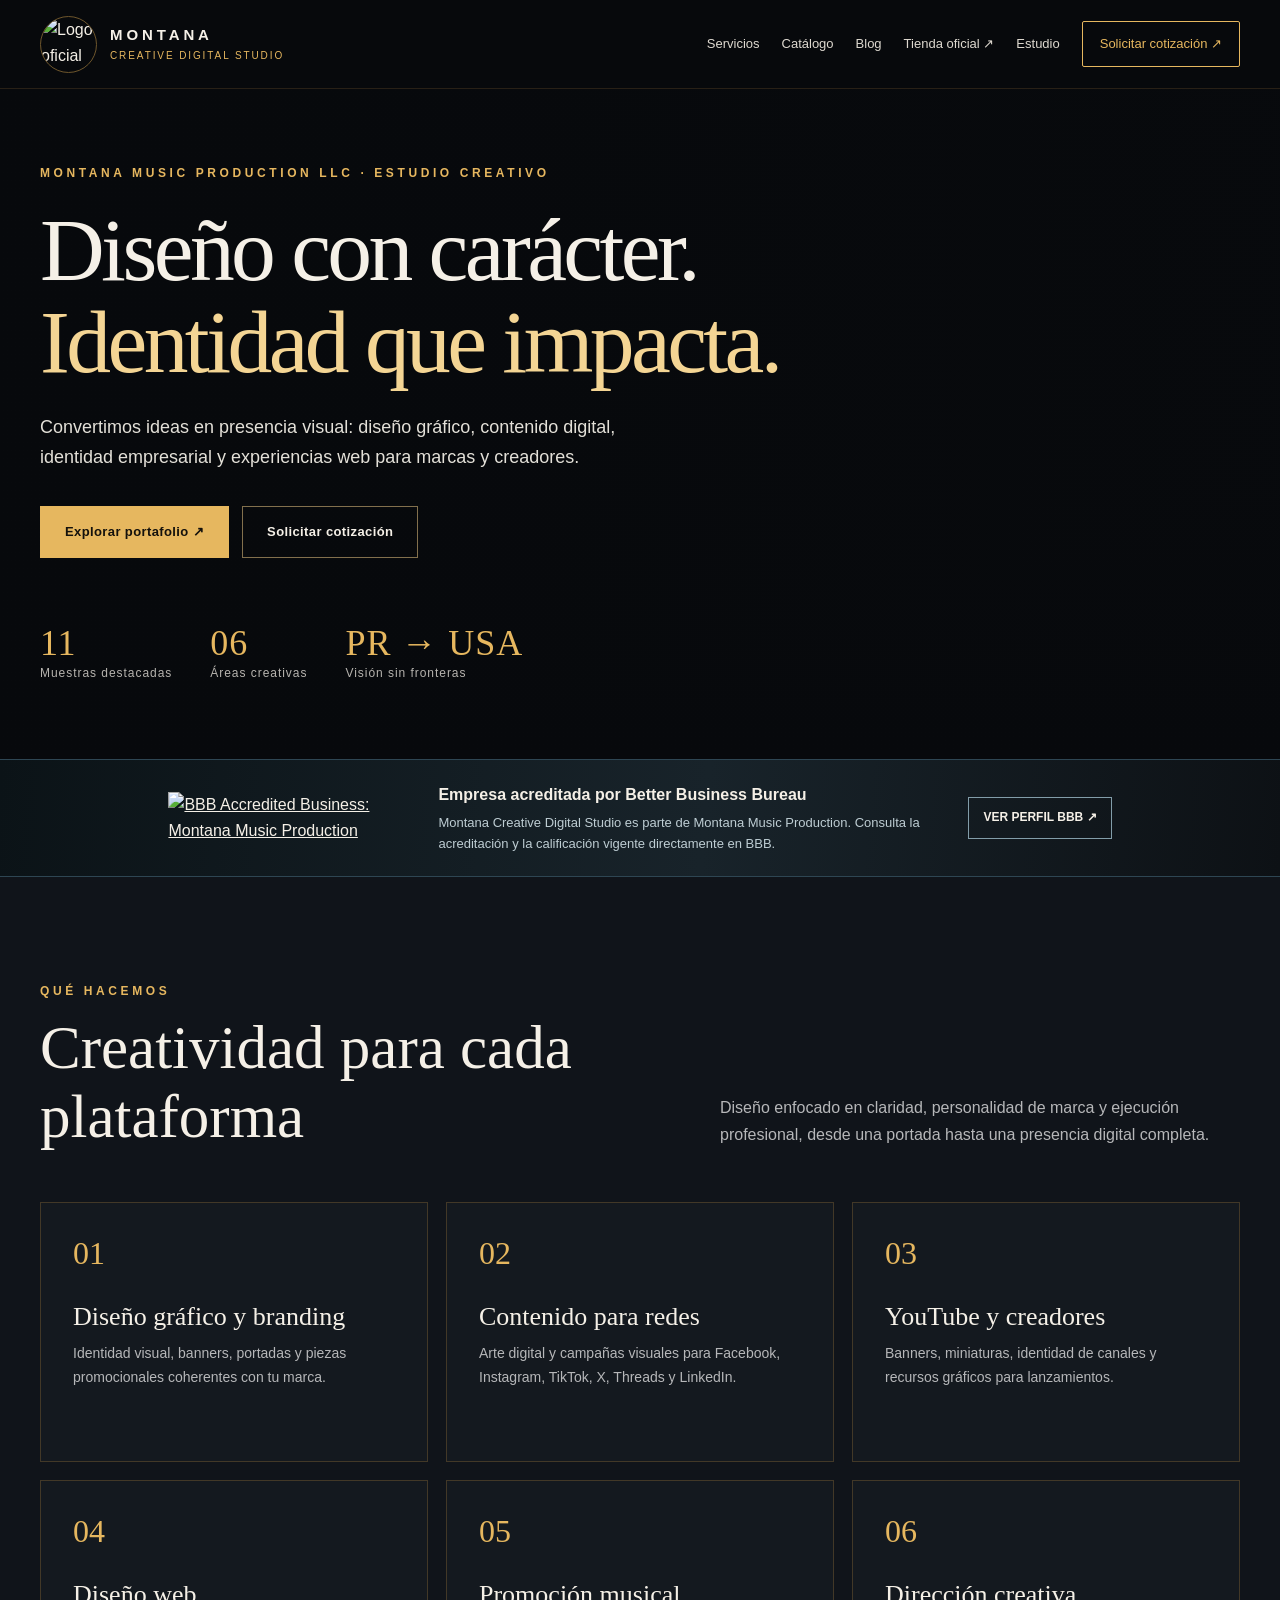
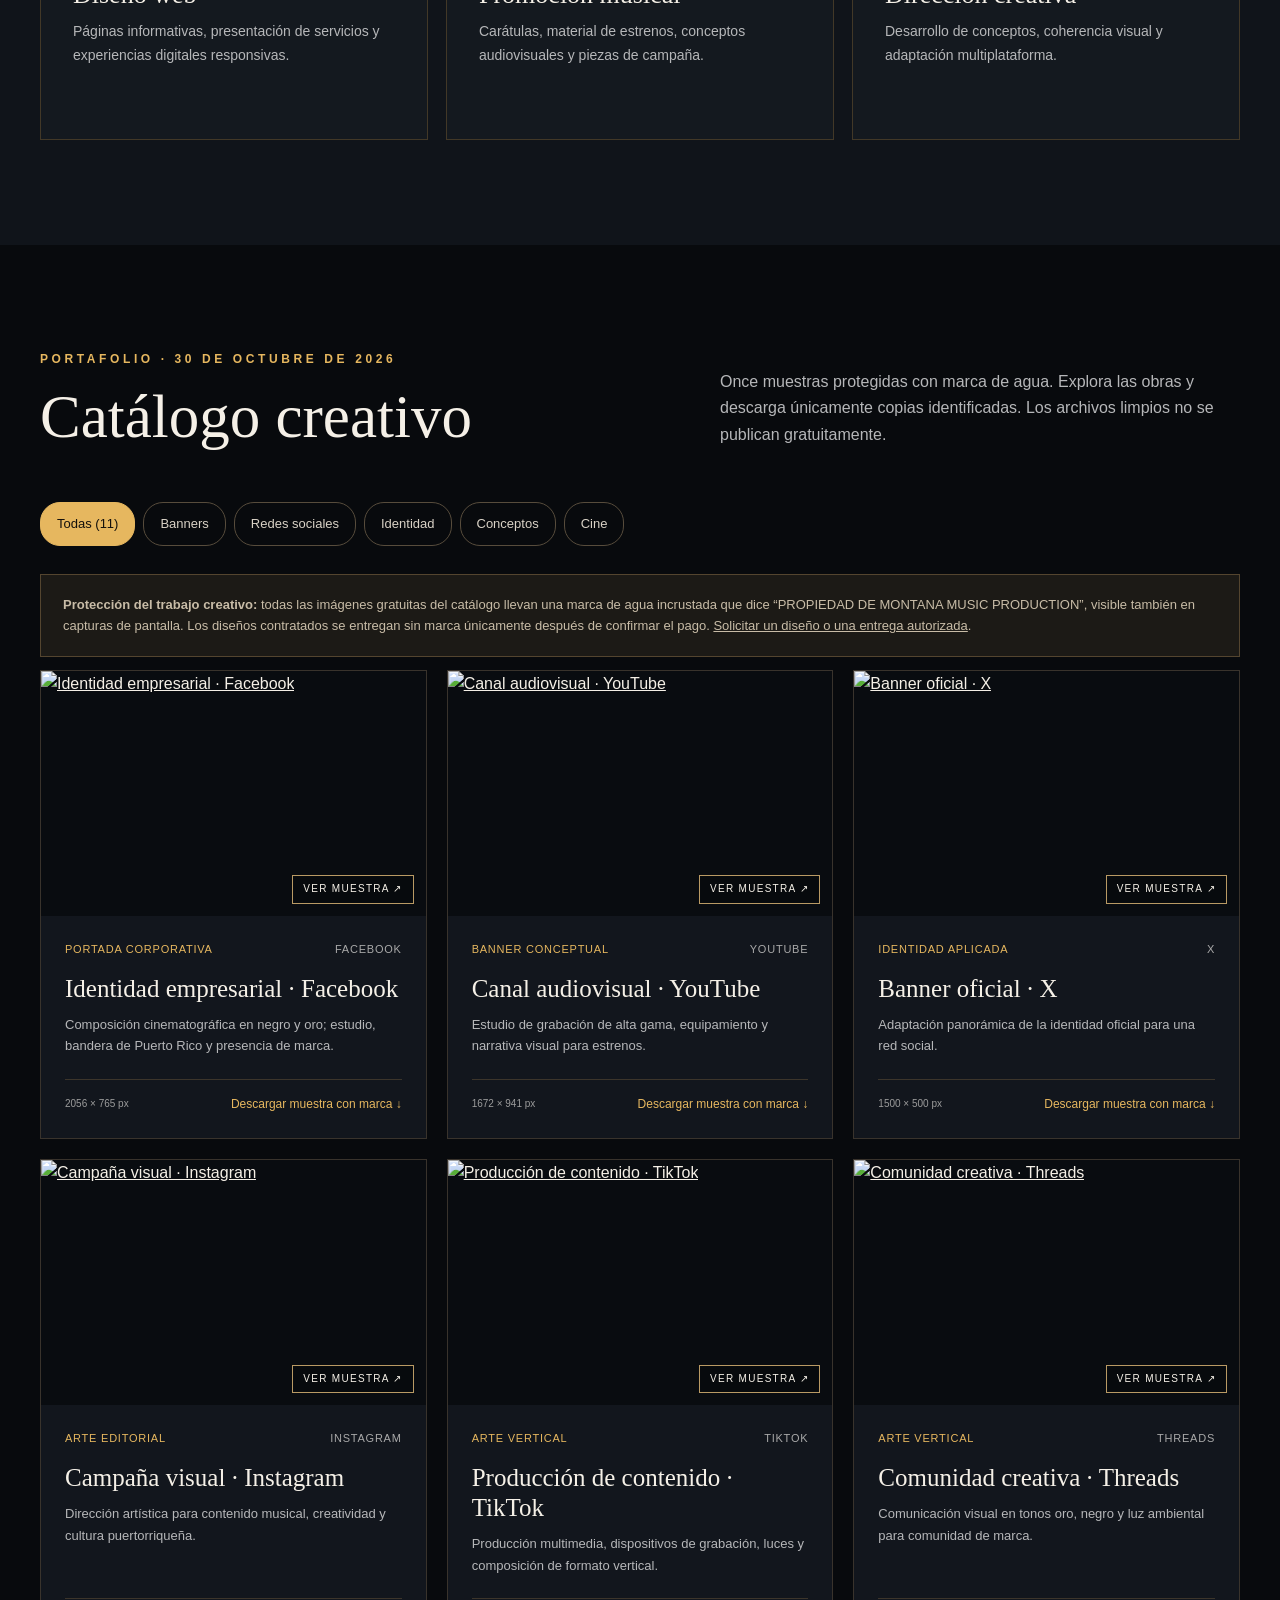
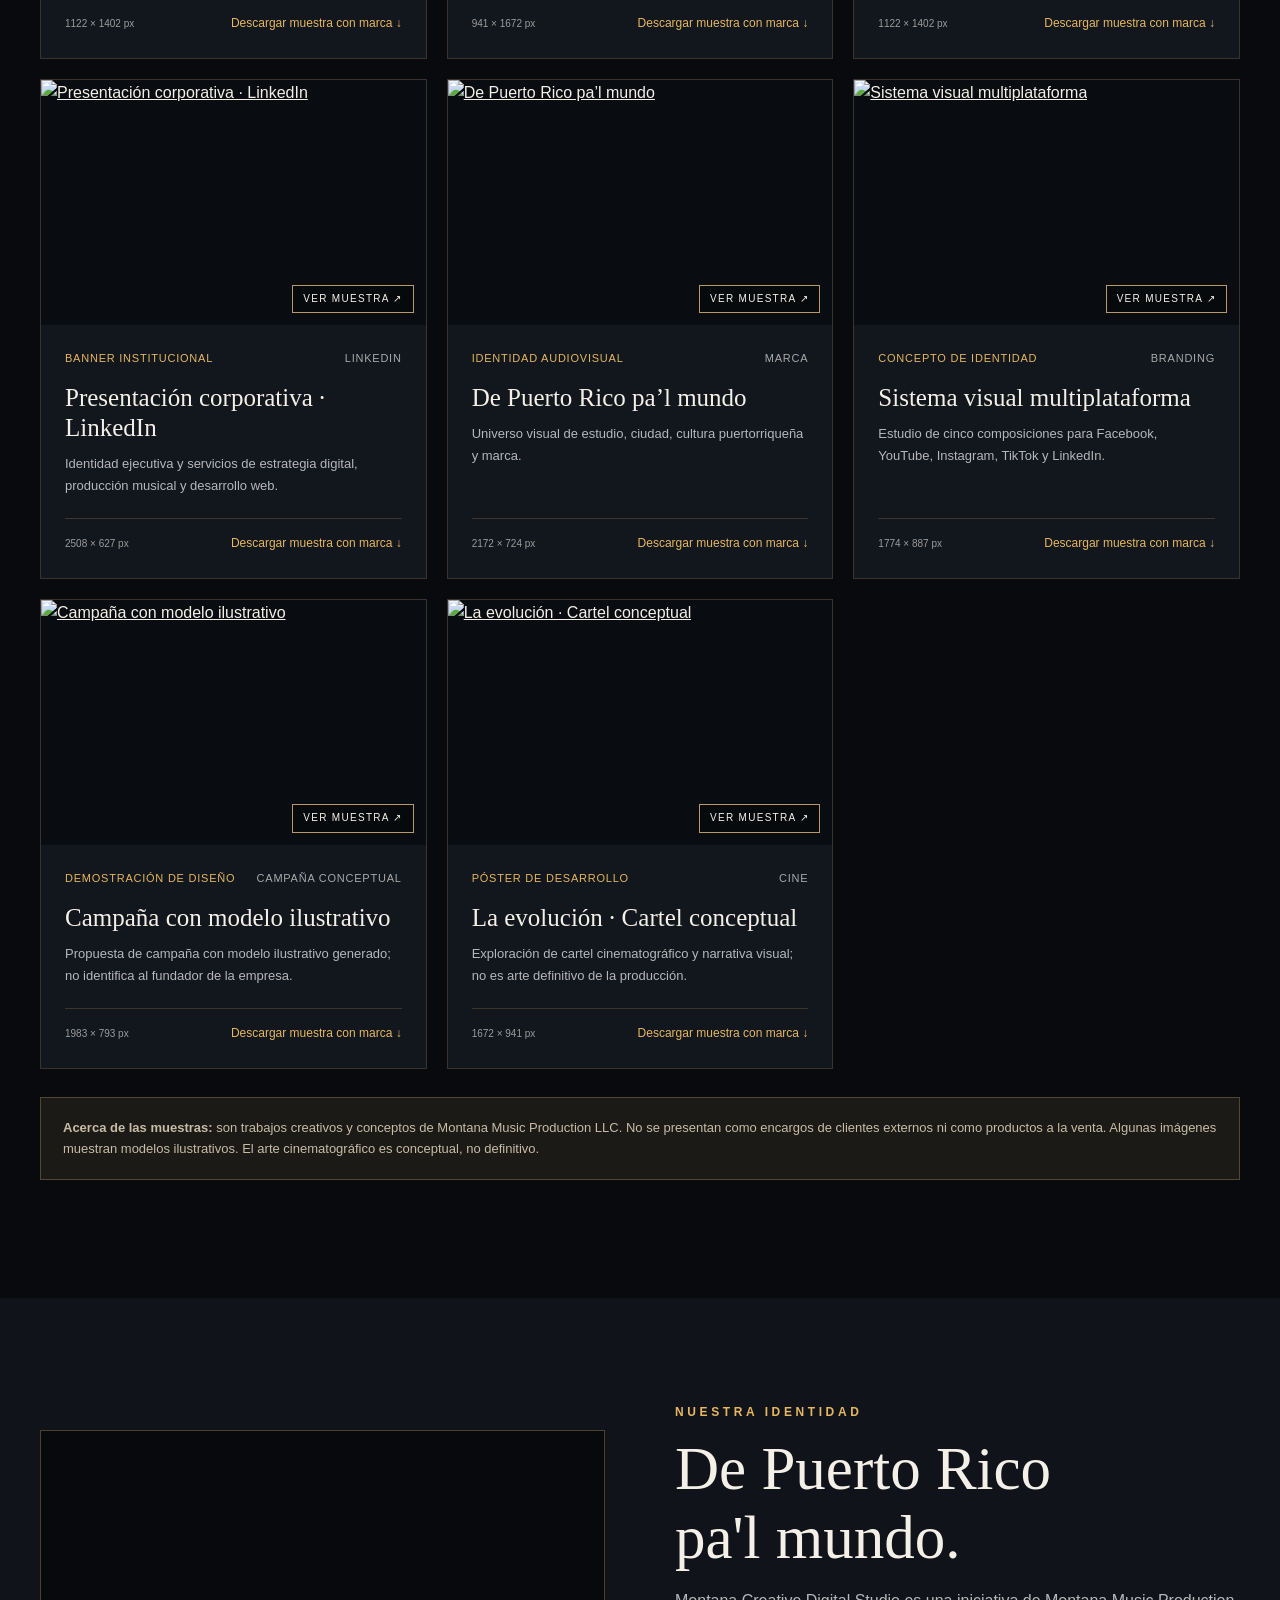
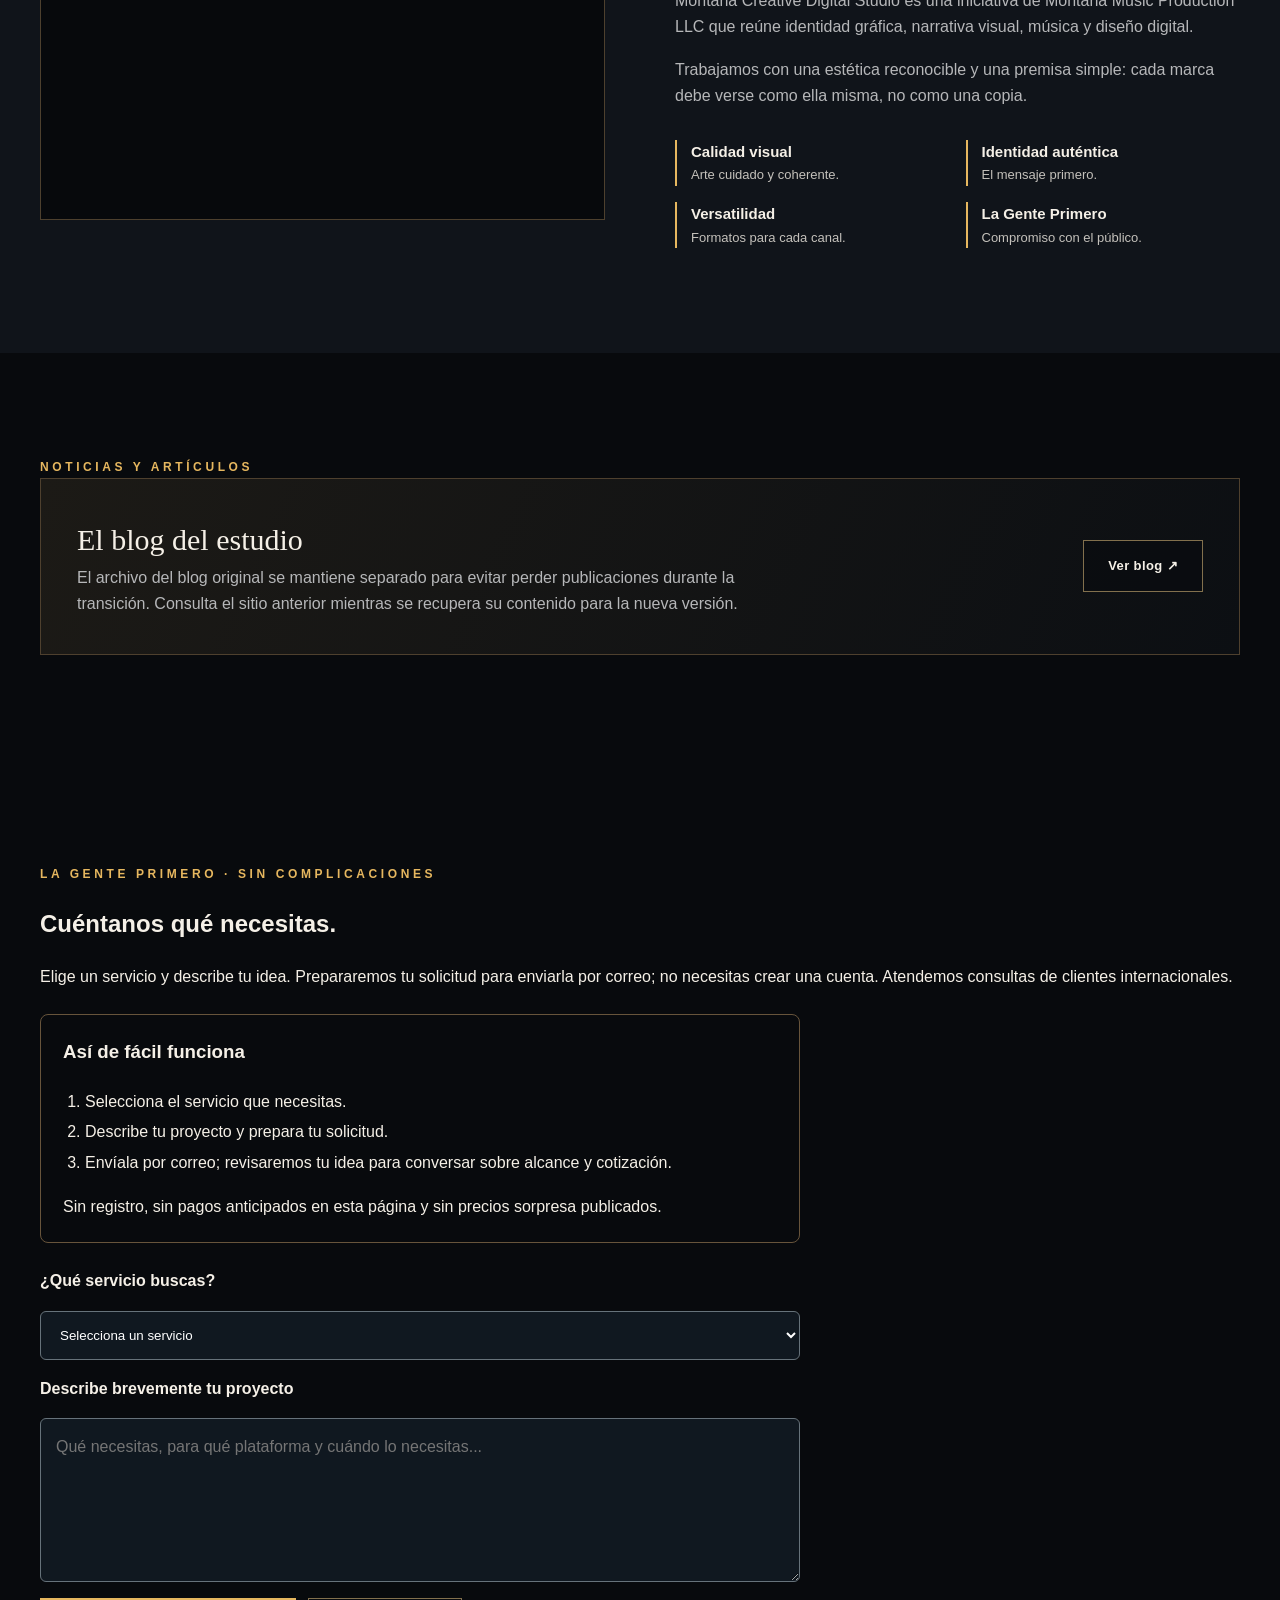
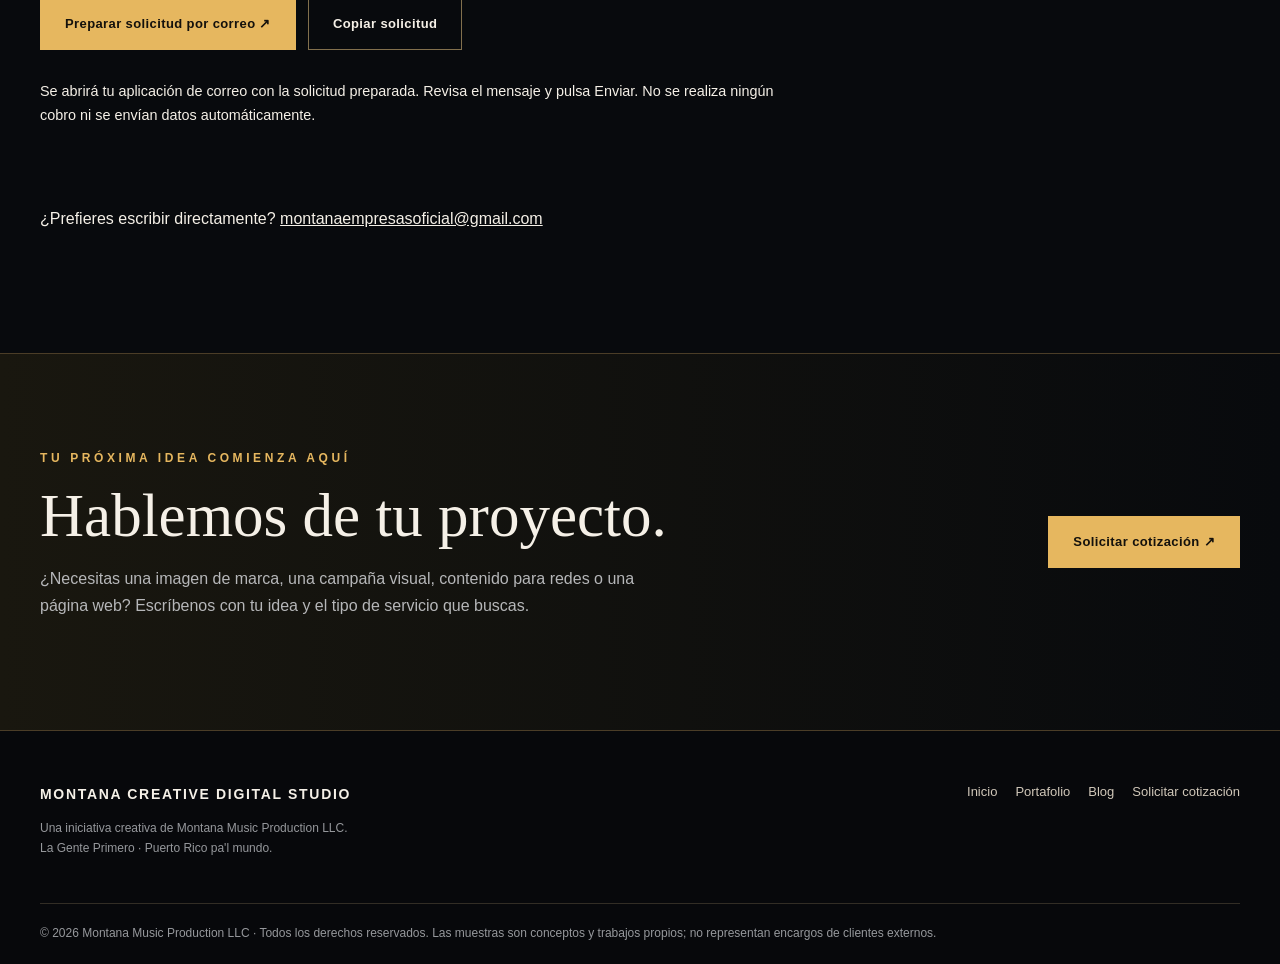
==== commit ca82a64c: "fix(creative): link only to watermarked previews and label free downloads accurately" ====
--- a/studio/index.html
+++ b/studio/index.html
@@ -1,4 +1,4 @@
-<!doctype html><html lang="es"><head><meta charset="utf-8"><meta name="viewport" content="width=device-width,initial-scale=1"><meta name="theme-color" content="#080a0d"><meta name="description" content="Montana Creative Digital Studio: diseño gráfico, identidad de marca, contenido para redes y diseño web profesional de Montana Music Production LLC."><meta property="og:type" content="website"><meta property="og:title" content="Montana Creative Digital Studio"><meta property="og:description" content="Diseño con carácter. Identidad que impacta. Servicios creativos y portafolio profesional."><meta property="og:url" content="https://montanamusicproduction.com/studio/"><meta name="twitter:card" content="summary_large_image"><meta name="twitter:title" content="Montana Creative Digital Studio"><meta name="twitter:description" content="Diseño con carácter. Identidad que impacta. Branding, contenido digital y diseño web."><meta property="og:image" content="https://headless-jwfegdajqac-montanaspoduction-1411.wix-site-host.com/previews/facebook-cinematografico.webp"><link rel="icon" type="image/webp" href="https://headless-jwfegdajqac-montanaspoduction-1411.wix-site-host.com/previews/logo-oficial.webp"><link rel="stylesheet" href="styles.css"><title>Montana Creative Digital Studio | Diseño gráfico, branding y web</title><link rel="canonical" href="https://montanamusicproduction.com/studio/"></head><body><header class="topbar"><div class="shell topbar-inner"><a class="brand" href="index.html#inicio" aria-label="Montana Creative Digital Studio inicio"><img src="https://headless-jwfegdajqac-montanaspoduction-1411.wix-site-host.com/previews/logo-oficial.webp" alt="Logo oficial Montana"><span><strong>MONTANA</strong><small>CREATIVE DIGITAL STUDIO</small></span></a><nav class="nav" id="navegacion-estudio" aria-label="Navegación principal"><a href="index.html#servicios">Servicios</a><a href="index.html#catalogo">Catálogo</a><a href="blog.html">Blog</a><a href="https://montanaofficialstore-shop.fourthwall.com/" target="_blank" rel="noopener noreferrer">Tienda oficial ↗</a><a href="index.html#nosotros">Estudio</a><a class="nav-cta" href="index.html#cotizacion">Solicitar cotización ↗</a></nav><button class="menu-toggle" type="button" aria-controls="navegacion-estudio" aria-label="Abrir menú" aria-expanded="false">☰</button></div></header><main><section class="hero" id="inicio"><div class="shell"><div class="eyebrow">Montana Music Production LLC · Estudio creativo</div><h1>Diseño con carácter.<br><em>Identidad que impacta.</em></h1><p>Convertimos ideas en presencia visual: diseño gráfico, contenido digital, identidad empresarial y experiencias web para marcas y creadores.</p><div class="actions"><a class="btn" href="#catalogo">Explorar portafolio ↗</a><a class="btn secondary" href="#cotizacion">Solicitar cotización</a></div><div class="hero-rail"><div><b>11</b>Muestras destacadas</div><div><b>06</b>Áreas creativas</div><div><b>PR → USA</b>Visión sin fronteras</div></div></div></section><aside class="bbb-studio" aria-label="Verificación empresarial Better Business Bureau"><div class="shell bbb-studio-inner"><a href="https://www.bbb.org/us/wi/milwaukee/profile/music/montana-music-production-0694-1000059355" target="_blank" rel="noopener noreferrer" aria-label="Consultar el perfil oficial de Montana Music Production en BBB"><img src="https://seal-wisconsin.bbb.org/seals/blue-seal-250-52-bbb-1000059355.png" alt="BBB Accredited Business: Montana Music Production" width="250" height="52" loading="lazy" decoding="async"></a><div><strong>Empresa acreditada por Better Business Bureau</strong><p>Montana Creative Digital Studio es parte de Montana Music Production. Consulta la acreditación y la calificación vigente directamente en BBB.</p></div><a class="bbb-studio-link" href="https://www.bbb.org/us/wi/milwaukee/profile/music/montana-music-production-0694-1000059355" target="_blank" rel="noopener noreferrer">VER PERFIL BBB ↗</a></div></aside><section class="section alt" id="servicios"><div class="shell"><div class="section-head"><div><div class="eyebrow">Qué hacemos</div><h2>Creatividad para cada plataforma</h2></div><p>Diseño enfocado en claridad, personalidad de marca y ejecución profesional, desde una portada hasta una presencia digital completa.</p></div><div class="service-grid"><article class="service"><span class="num">01</span><h3>Diseño gráfico y branding</h3><p>Identidad visual, banners, portadas y piezas promocionales coherentes con tu marca.</p></article><article class="service"><span class="num">02</span><h3>Contenido para redes</h3><p>Arte digital y campañas visuales para Facebook, Instagram, TikTok, X, Threads y LinkedIn.</p></article><article class="service"><span class="num">03</span><h3>YouTube y creadores</h3><p>Banners, miniaturas, identidad de canales y recursos gráficos para lanzamientos.</p></article><article class="service"><span class="num">04</span><h3>Diseño web</h3><p>Páginas informativas, presentación de servicios y experiencias digitales responsivas.</p></article><article class="service"><span class="num">05</span><h3>Promoción musical</h3><p>Carátulas, material de estrenos, conceptos audiovisuales y piezas de campaña.</p></article><article class="service"><span class="num">06</span><h3>Dirección creativa</h3><p>Desarrollo de conceptos, coherencia visual y adaptación multiplataforma.</p></article></div></div></section><section class="section" id="catalogo"><div class="shell"><div class="section-head"><div><div class="eyebrow">Portafolio · 30 de octubre de 2026</div><h2>Catálogo creativo</h2></div><p>Once muestras originales en alta resolución. Filtra por tipo de trabajo y abre cada pieza para verla completa.</p></div><div class="filters" role="group" aria-label="Filtrar catálogo"><button data-filter="Todas" aria-pressed="true" class="active">Todas (11)</button><button data-filter="Banners" aria-pressed="false" class="">Banners</button><button data-filter="Redes" aria-pressed="false" class="">Redes sociales</button><button data-filter="Identidad" aria-pressed="false" class="">Identidad</button><button data-filter="Conceptos" aria-pressed="false" class="">Conceptos</button><button data-filter="Cine" aria-pressed="false" class="">Cine</button></div><div class="gallery"><article class="work-card" data-category="Banners"><a class="work-image" href="https://headless-jwfegdajqac-montanaspoduction-1411.wix-site-host.com/assets/facebook-cinematografico.webp" target="_blank" rel="noopener" aria-label="Abrir imagen original: Identidad empresarial · Facebook"><img src="https://headless-jwfegdajqac-montanaspoduction-1411.wix-site-host.com/previews/facebook-cinematografico.webp" alt="Identidad empresarial · Facebook" loading="lazy" decoding="async"><span class="image-open">VER IMAGEN ↗</span></a><div class="work-info"><div class="work-kicker"><span>Portada corporativa</span><span>Facebook</span></div><h3>Identidad empresarial · Facebook</h3><p>Composición cinematográfica en negro y oro; estudio, bandera de Puerto Rico y presencia de marca.</p><div class="work-bottom"><small>2056 × 765 px</small><a href="https://headless-jwfegdajqac-montanaspoduction-1411.wix-site-host.com/assets/facebook-cinematografico.webp" download>Descargar original ↓</a></div></div></article><article class="work-card" data-category="Banners"><a class="work-image" href="https://headless-jwfegdajqac-montanaspoduction-1411.wix-site-host.com/assets/youtube-estudio.webp" target="_blank" rel="noopener" aria-label="Abrir imagen original: Canal audiovisual · YouTube"><img src="https://headless-jwfegdajqac-montanaspoduction-1411.wix-site-host.com/previews/youtube-estudio.webp" alt="Canal audiovisual · YouTube" loading="lazy" decoding="async"><span class="image-open">VER IMAGEN ↗</span></a><div class="work-info"><div class="work-kicker"><span>Banner conceptual</span><span>YouTube</span></div><h3>Canal audiovisual · YouTube</h3><p>Estudio de grabación de alta gama, equipamiento y narrativa visual para estrenos.</p><div class="work-bottom"><small>1672 × 941 px</small><a href="https://headless-jwfegdajqac-montanaspoduction-1411.wix-site-host.com/assets/youtube-estudio.webp" download>Descargar original ↓</a></div></div></article><article class="work-card" data-category="Banners"><a class="work-image" href="https://headless-jwfegdajqac-montanaspoduction-1411.wix-site-host.com/assets/x-banner-oficial.webp" target="_blank" rel="noopener" aria-label="Abrir imagen original: Banner oficial · X"><img src="https://headless-jwfegdajqac-montanaspoduction-1411.wix-site-host.com/previews/x-banner-oficial.webp" alt="Banner oficial · X" loading="lazy" decoding="async"><span class="image-open">VER IMAGEN ↗</span></a><div class="work-info"><div class="work-kicker"><span>Identidad aplicada</span><span>X</span></div><h3>Banner oficial · X</h3><p>Adaptación panorámica de la identidad oficial para una red social.</p><div class="work-bottom"><small>1500 × 500 px</small><a href="https://headless-jwfegdajqac-montanaspoduction-1411.wix-site-host.com/assets/x-banner-oficial.webp" download>Descargar original ↓</a></div></div></article><article class="work-card" data-category="Redes"><a class="work-image" href="https://headless-jwfegdajqac-montanaspoduction-1411.wix-site-host.com/assets/instagram-campana.webp" target="_blank" rel="noopener" aria-label="Abrir imagen original: Campaña visual · Instagram"><img src="https://headless-jwfegdajqac-montanaspoduction-1411.wix-site-host.com/previews/instagram-campana.webp" alt="Campaña visual · Instagram" loading="lazy" decoding="async"><span class="image-open">VER IMAGEN ↗</span></a><div class="work-info"><div class="work-kicker"><span>Arte editorial</span><span>Instagram</span></div><h3>Campaña visual · Instagram</h3><p>Dirección artística para contenido musical, creatividad y cultura puertorriqueña.</p><div class="work-bottom"><small>1122 × 1402 px</small><a href="https://headless-jwfegdajqac-montanaspoduction-1411.wix-site-host.com/assets/instagram-campana.webp" download>Descargar original ↓</a></div></div></article><article class="work-card" data-category="Redes"><a class="work-image" href="https://headless-jwfegdajqac-montanaspoduction-1411.wix-site-host.com/assets/tiktok-contenido.webp" target="_blank" rel="noopener" aria-label="Abrir imagen original: Producción de contenido · TikTok"><img src="https://headless-jwfegdajqac-montanaspoduction-1411.wix-site-host.com/previews/tiktok-contenido.webp" alt="Producción de contenido · TikTok" loading="lazy" decoding="async"><span class="image-open">VER IMAGEN ↗</span></a><div class="work-info"><div class="work-kicker"><span>Arte vertical</span><span>TikTok</span></div><h3>Producción de contenido · TikTok</h3><p>Producción multimedia, dispositivos de grabación, luces y composición de formato vertical.</p><div class="work-bottom"><small>941 × 1672 px</small><a href="https://headless-jwfegdajqac-montanaspoduction-1411.wix-site-host.com/assets/tiktok-contenido.webp" download>Descargar original ↓</a></div></div></article><article class="work-card" data-category="Redes"><a class="work-image" href="https://headless-jwfegdajqac-montanaspoduction-1411.wix-site-host.com/assets/threads-comunidad.webp" target="_blank" rel="noopener" aria-label="Abrir imagen original: Comunidad creativa · Threads"><img src="https://headless-jwfegdajqac-montanaspoduction-1411.wix-site-host.com/previews/threads-comunidad.webp" alt="Comunidad creativa · Threads" loading="lazy" decoding="async"><span class="image-open">VER IMAGEN ↗</span></a><div class="work-info"><div class="work-kicker"><span>Arte vertical</span><span>Threads</span></div><h3>Comunidad creativa · Threads</h3><p>Comunicación visual en tonos oro, negro y luz ambiental para comunidad de marca.</p><div class="work-bottom"><small>1122 × 1402 px</small><a href="https://headless-jwfegdajqac-montanaspoduction-1411.wix-site-host.com/assets/threads-comunidad.webp" download>Descargar original ↓</a></div></div></article><article class="work-card" data-category="Identidad"><a class="work-image" href="https://headless-jwfegdajqac-montanaspoduction-1411.wix-site-host.com/assets/linkedin-corporativo.webp" target="_blank" rel="noopener" aria-label="Abrir imagen original: Presentación corporativa · LinkedIn"><img src="https://headless-jwfegdajqac-montanaspoduction-1411.wix-site-host.com/previews/linkedin-corporativo.webp" alt="Presentación corporativa · LinkedIn" loading="lazy" decoding="async"><span class="image-open">VER IMAGEN ↗</span></a><div class="work-info"><div class="work-kicker"><span>Banner institucional</span><span>LinkedIn</span></div><h3>Presentación corporativa · LinkedIn</h3><p>Identidad ejecutiva y servicios de estrategia digital, producción musical y desarrollo web.</p><div class="work-bottom"><small>2508 × 627 px</small><a href="https://headless-jwfegdajqac-montanaspoduction-1411.wix-site-host.com/assets/linkedin-corporativo.webp" download>Descargar original ↓</a></div></div></article><article class="work-card" data-category="Identidad"><a class="work-image" href="https://headless-jwfegdajqac-montanaspoduction-1411.wix-site-host.com/assets/puerto-rico-al-mundo.webp" target="_blank" rel="noopener" aria-label="Abrir imagen original: De Puerto Rico pa’l mundo"><img src="https://headless-jwfegdajqac-montanaspoduction-1411.wix-site-host.com/previews/puerto-rico-al-mundo.webp" alt="De Puerto Rico pa’l mundo" loading="lazy" decoding="async"><span class="image-open">VER IMAGEN ↗</span></a><div class="work-info"><div class="work-kicker"><span>Identidad audiovisual</span><span>Marca</span></div><h3>De Puerto Rico pa’l mundo</h3><p>Universo visual de estudio, ciudad, cultura puertorriqueña y marca.</p><div class="work-bottom"><small>2172 × 724 px</small><a href="https://headless-jwfegdajqac-montanaspoduction-1411.wix-site-host.com/assets/puerto-rico-al-mundo.webp" download>Descargar original ↓</a></div></div></article><article class="work-card" data-category="Identidad"><a class="work-image" href="https://headless-jwfegdajqac-montanaspoduction-1411.wix-site-host.com/assets/coleccion-multiplataforma.webp" target="_blank" rel="noopener" aria-label="Abrir imagen original: Sistema visual multiplataforma"><img src="https://headless-jwfegdajqac-montanaspoduction-1411.wix-site-host.com/previews/coleccion-multiplataforma.webp" alt="Sistema visual multiplataforma" loading="lazy" decoding="async"><span class="image-open">VER IMAGEN ↗</span></a><div class="work-info"><div class="work-kicker"><span>Concepto de identidad</span><span>Branding</span></div><h3>Sistema visual multiplataforma</h3><p>Estudio de cinco composiciones para Facebook, YouTube, Instagram, TikTok y LinkedIn.</p><div class="work-bottom"><small>1774 × 887 px</small><a href="https://headless-jwfegdajqac-montanaspoduction-1411.wix-site-host.com/assets/coleccion-multiplataforma.webp" download>Descargar original ↓</a></div></div></article><article class="work-card" data-category="Conceptos"><a class="work-image" href="https://headless-jwfegdajqac-montanaspoduction-1411.wix-site-host.com/assets/modelo-editorial-demo.webp" target="_blank" rel="noopener" aria-label="Abrir imagen original: Campaña con modelo ilustrativo"><img src="https://headless-jwfegdajqac-montanaspoduction-1411.wix-site-host.com/previews/modelo-editorial-demo.webp" alt="Campaña con modelo ilustrativo" loading="lazy" decoding="async"><span class="image-open">VER IMAGEN ↗</span></a><div class="work-info"><div class="work-kicker"><span>Demostración de diseño</span><span>Campaña conceptual</span></div><h3>Campaña con modelo ilustrativo</h3><p>Propuesta de campaña con modelo ilustrativo generado; no identifica al fundador de la empresa.</p><div class="work-bottom"><small>1983 × 793 px</small><a href="https://headless-jwfegdajqac-montanaspoduction-1411.wix-site-host.com/assets/modelo-editorial-demo.webp" download>Descargar original ↓</a></div></div></article><article class="work-card" data-category="Cine"><a class="work-image" href="https://headless-jwfegdajqac-montanaspoduction-1411.wix-site-host.com/assets/evolucion-cine.webp" target="_blank" rel="noopener" aria-label="Abrir imagen original: La evolución · Cartel conceptual"><img src="https://headless-jwfegdajqac-montanaspoduction-1411.wix-site-host.com/previews/evolucion-cine.webp" alt="La evolución · Cartel conceptual" loading="lazy" decoding="async"><span class="image-open">VER IMAGEN ↗</span></a><div class="work-info"><div class="work-kicker"><span>Póster de desarrollo</span><span>Cine</span></div><h3>La evolución · Cartel conceptual</h3><p>Exploración de cartel cinematográfico y narrativa visual; no es arte definitivo de la producción.</p><div class="work-bottom"><small>1672 × 941 px</small><a href="https://headless-jwfegdajqac-montanaspoduction-1411.wix-site-host.com/assets/evolucion-cine.webp" download>Descargar original ↓</a></div></div></article></div><p class="note"><strong>Acerca de las muestras:</strong> son trabajos creativos y conceptos de Montana Music Production LLC. No se presentan como encargos de clientes externos ni como productos a la venta. Algunas imágenes muestran modelos ilustrativos. El arte cinematográfico es conceptual, no definitivo.</p></div></section><section class="section alt" id="nosotros"><div class="shell split"><div class="split-image" role="img" aria-label="Diseño conceptual de Montana Music Production con identidad puertorriqueña"></div><div><div class="eyebrow">Nuestra identidad</div><h2>De Puerto Rico<br>pa'l mundo.</h2><p>Montana Creative Digital Studio es una iniciativa de Montana Music Production LLC que reúne identidad gráfica, narrativa visual, música y diseño digital.</p><p>Trabajamos con una estética reconocible y una premisa simple: cada marca debe verse como ella misma, no como una copia.</p><div class="value-list"><div><strong>Calidad visual</strong>Arte cuidado y coherente.</div><div><strong>Identidad auténtica</strong>El mensaje primero.</div><div><strong>Versatilidad</strong>Formatos para cada canal.</div><div><strong>La Gente Primero</strong>Compromiso con el público.</div></div></div></div></section><section class="section" id="blog"><div class="shell"><div class="eyebrow">Noticias y artículos</div><div class="blog-card"><div><h3>El blog del estudio</h3><p>El archivo del blog original se mantiene separado para evitar perder publicaciones durante la transición. Consulta el sitio anterior mientras se recupera su contenido para la nueva versión.</p></div><a class="btn secondary" href="blog.html">Ver blog ↗</a></div></div></section><section class="section" id="cotizacion" aria-labelledby="cotizacion-titulo"><div class="shell"><div class="eyebrow">La Gente Primero · Sin complicaciones</div><h2 id="cotizacion-titulo">Cuéntanos qué necesitas.</h2><p>Elige un servicio y describe tu idea. Prepararemos tu solicitud para enviarla por correo; no necesitas crear una cuenta. Atendemos consultas de clientes internacionales.</p><div style="max-width:760px;margin:24px 0;border:1px solid #67543b;border-radius:8px;padding:22px"><h3 style="margin-top:0">Así de fácil funciona</h3><ol style="line-height:1.9;padding-left:22px"><li>Selecciona el servicio que necesitas.</li><li>Describe tu proyecto y prepara tu solicitud.</li><li>Envíala por correo; revisaremos tu idea para conversar sobre alcance y cotización.</li></ol><p style="margin-bottom:0">Sin registro, sin pagos anticipados en esta página y sin precios sorpresa publicados.</p></div><form id="solicitud-estudio" style="max-width:760px;display:grid;gap:16px;margin-top:25px"><label for="servicio-estudio">¿Qué servicio buscas?</label><select id="servicio-estudio" name="servicio" required style="width:100%;padding:15px;background:#101820;color:#fff;border:1px solid #66727a;border-radius:6px"><option value="">Selecciona un servicio</option><option>Diseño gráfico y branding</option><option>Contenido para redes sociales</option><option>YouTube y creadores</option><option>Diseño web</option><option>Promoción musical</option><option>Dirección creativa</option><option>Otro proyecto creativo</option></select><label for="idea-estudio">Describe brevemente tu proyecto</label><textarea id="idea-estudio" name="proyecto" required minlength="10" maxlength="1500" rows="5" placeholder="Qué necesitas, para qué plataforma y cuándo lo necesitas..." style="width:100%;padding:15px;background:#101820;color:#fff;border:1px solid #66727a;border-radius:6px;font:inherit"></textarea><div style="display:flex;flex-wrap:wrap;gap:12px"><button class="btn" type="submit">Preparar solicitud por correo ↗</button><button class="btn secondary" id="copiar-solicitud" type="button">Copiar solicitud</button></div><p style="font-size:.9rem">Se abrirá tu aplicación de correo con la solicitud preparada. Revisa el mensaje y pulsa Enviar. No se realiza ningún cobro ni se envían datos automáticamente.</p><p id="estado-solicitud" role="status" aria-live="polite"></p></form><p>¿Prefieres escribir directamente? <a href="mailto:montanaempresasoficial@gmail.com" style="text-decoration:underline">montanaempresasoficial@gmail.com</a></p></div></section><section class="contact" id="contacto"><div class="shell contact-inner"><div><div class="eyebrow">Tu próxima idea comienza aquí</div><h2>Hablemos de tu proyecto.</h2><p>¿Necesitas una imagen de marca, una campaña visual, contenido para redes o una página web? Escríbenos con tu idea y el tipo de servicio que buscas.</p></div><a class="btn" href="#cotizacion">Solicitar cotización ↗</a></div></section></main><footer class="footer"><div class="shell footer-inner"><div><strong>MONTANA CREATIVE DIGITAL STUDIO</strong><p>Una iniciativa creativa de Montana Music Production LLC.<br>La Gente Primero · Puerto Rico pa'l mundo.</p></div><div class="footer-links"><a href="index.html">Inicio</a><a href="index.html#catalogo">Portafolio</a><a href="blog.html">Blog</a><a href="index.html#cotizacion">Solicitar cotización</a></div></div><div class="shell copyright">© 2026 Montana Music Production LLC · Todos los derechos reservados. Las muestras son conceptos y trabajos propios; no representan encargos de clientes externos.</div></footer><script>
+<!doctype html><html lang="es"><head><meta charset="utf-8"><meta name="viewport" content="width=device-width,initial-scale=1"><meta name="theme-color" content="#080a0d"><meta name="description" content="Montana Creative Digital Studio: diseño gráfico, identidad de marca, contenido para redes y diseño web profesional de Montana Music Production LLC."><meta property="og:type" content="website"><meta property="og:title" content="Montana Creative Digital Studio"><meta property="og:description" content="Diseño con carácter. Identidad que impacta. Servicios creativos y portafolio profesional."><meta property="og:url" content="https://montanamusicproduction.com/studio/"><meta name="twitter:card" content="summary_large_image"><meta name="twitter:title" content="Montana Creative Digital Studio"><meta name="twitter:description" content="Diseño con carácter. Identidad que impacta. Branding, contenido digital y diseño web."><meta property="og:image" content="https://headless-jwfegdajqac-montanaspoduction-1411.wix-site-host.com/previews/facebook-cinematografico.webp"><link rel="icon" type="image/webp" href="https://headless-jwfegdajqac-montanaspoduction-1411.wix-site-host.com/previews/logo-oficial.webp"><link rel="stylesheet" href="styles.css"><title>Montana Creative Digital Studio | Diseño gráfico, branding y web</title><link rel="canonical" href="https://montanamusicproduction.com/studio/"></head><body><header class="topbar"><div class="shell topbar-inner"><a class="brand" href="index.html#inicio" aria-label="Montana Creative Digital Studio inicio"><img src="https://headless-jwfegdajqac-montanaspoduction-1411.wix-site-host.com/previews/logo-oficial.webp" alt="Logo oficial Montana"><span><strong>MONTANA</strong><small>CREATIVE DIGITAL STUDIO</small></span></a><nav class="nav" id="navegacion-estudio" aria-label="Navegación principal"><a href="index.html#servicios">Servicios</a><a href="index.html#catalogo">Catálogo</a><a href="blog.html">Blog</a><a href="https://montanaofficialstore-shop.fourthwall.com/" target="_blank" rel="noopener noreferrer">Tienda oficial ↗</a><a href="index.html#nosotros">Estudio</a><a class="nav-cta" href="index.html#cotizacion">Solicitar cotización ↗</a></nav><button class="menu-toggle" type="button" aria-controls="navegacion-estudio" aria-label="Abrir menú" aria-expanded="false">☰</button></div></header><main><section class="hero" id="inicio"><div class="shell"><div class="eyebrow">Montana Music Production LLC · Estudio creativo</div><h1>Diseño con carácter.<br><em>Identidad que impacta.</em></h1><p>Convertimos ideas en presencia visual: diseño gráfico, contenido digital, identidad empresarial y experiencias web para marcas y creadores.</p><div class="actions"><a class="btn" href="#catalogo">Explorar portafolio ↗</a><a class="btn secondary" href="#cotizacion">Solicitar cotización</a></div><div class="hero-rail"><div><b>11</b>Muestras destacadas</div><div><b>06</b>Áreas creativas</div><div><b>PR → USA</b>Visión sin fronteras</div></div></div></section><aside class="bbb-studio" aria-label="Verificación empresarial Better Business Bureau"><div class="shell bbb-studio-inner"><a href="https://www.bbb.org/us/wi/milwaukee/profile/music/montana-music-production-0694-1000059355" target="_blank" rel="noopener noreferrer" aria-label="Consultar el perfil oficial de Montana Music Production en BBB"><img src="https://seal-wisconsin.bbb.org/seals/blue-seal-250-52-bbb-1000059355.png" alt="BBB Accredited Business: Montana Music Production" width="250" height="52" loading="lazy" decoding="async"></a><div><strong>Empresa acreditada por Better Business Bureau</strong><p>Montana Creative Digital Studio es parte de Montana Music Production. Consulta la acreditación y la calificación vigente directamente en BBB.</p></div><a class="bbb-studio-link" href="https://www.bbb.org/us/wi/milwaukee/profile/music/montana-music-production-0694-1000059355" target="_blank" rel="noopener noreferrer">VER PERFIL BBB ↗</a></div></aside><section class="section alt" id="servicios"><div class="shell"><div class="section-head"><div><div class="eyebrow">Qué hacemos</div><h2>Creatividad para cada plataforma</h2></div><p>Diseño enfocado en claridad, personalidad de marca y ejecución profesional, desde una portada hasta una presencia digital completa.</p></div><div class="service-grid"><article class="service"><span class="num">01</span><h3>Diseño gráfico y branding</h3><p>Identidad visual, banners, portadas y piezas promocionales coherentes con tu marca.</p></article><article class="service"><span class="num">02</span><h3>Contenido para redes</h3><p>Arte digital y campañas visuales para Facebook, Instagram, TikTok, X, Threads y LinkedIn.</p></article><article class="service"><span class="num">03</span><h3>YouTube y creadores</h3><p>Banners, miniaturas, identidad de canales y recursos gráficos para lanzamientos.</p></article><article class="service"><span class="num">04</span><h3>Diseño web</h3><p>Páginas informativas, presentación de servicios y experiencias digitales responsivas.</p></article><article class="service"><span class="num">05</span><h3>Promoción musical</h3><p>Carátulas, material de estrenos, conceptos audiovisuales y piezas de campaña.</p></article><article class="service"><span class="num">06</span><h3>Dirección creativa</h3><p>Desarrollo de conceptos, coherencia visual y adaptación multiplataforma.</p></article></div></div></section><section class="section" id="catalogo"><div class="shell"><div class="section-head"><div><div class="eyebrow">Portafolio · 30 de octubre de 2026</div><h2>Catálogo creativo</h2></div><p>Once muestras protegidas con marca de agua. Explora las obras y descarga únicamente copias identificadas. Los archivos limpios no se publican gratuitamente.</p></div><div class="filters" role="group" aria-label="Filtrar catálogo"><button data-filter="Todas" aria-pressed="true" class="active">Todas (11)</button><button data-filter="Banners" aria-pressed="false" class="">Banners</button><button data-filter="Redes" aria-pressed="false" class="">Redes sociales</button><button data-filter="Identidad" aria-pressed="false" class="">Identidad</button><button data-filter="Conceptos" aria-pressed="false" class="">Conceptos</button><button data-filter="Cine" aria-pressed="false" class="">Cine</button></div><p class="note" role="note"><strong>Protección del trabajo creativo:</strong> todas las imágenes gratuitas del catálogo llevan una marca de agua incrustada que dice “PROPIEDAD DE MONTANA MUSIC PRODUCTION”, visible también en capturas de pantalla. Los diseños contratados se entregan sin marca únicamente después de confirmar el pago. <a href="#contacto">Solicitar un diseño o una entrega autorizada</a>.</p><div class="gallery"><article class="work-card" data-category="Banners"><a class="work-image" href="https://headless-jwfegdajqac-montanaspoduction-1411.wix-site-host.com/previews/facebook-cinematografico.webp" target="_blank" rel="noopener" aria-label="Abrir muestra protegida: Identidad empresarial · Facebook"><img src="https://headless-jwfegdajqac-montanaspoduction-1411.wix-site-host.com/previews/facebook-cinematografico.webp" alt="Identidad empresarial · Facebook" loading="lazy" decoding="async"><span class="image-open">VER MUESTRA ↗</span></a><div class="work-info"><div class="work-kicker"><span>Portada corporativa</span><span>Facebook</span></div><h3>Identidad empresarial · Facebook</h3><p>Composición cinematográfica en negro y oro; estudio, bandera de Puerto Rico y presencia de marca.</p><div class="work-bottom"><small>2056 × 765 px</small><a href="https://headless-jwfegdajqac-montanaspoduction-1411.wix-site-host.com/previews/facebook-cinematografico.webp" download>Descargar muestra con marca ↓</a></div></div></article><article class="work-card" data-category="Banners"><a class="work-image" href="https://headless-jwfegdajqac-montanaspoduction-1411.wix-site-host.com/previews/youtube-estudio.webp" target="_blank" rel="noopener" aria-label="Abrir muestra protegida: Canal audiovisual · YouTube"><img src="https://headless-jwfegdajqac-montanaspoduction-1411.wix-site-host.com/previews/youtube-estudio.webp" alt="Canal audiovisual · YouTube" loading="lazy" decoding="async"><span class="image-open">VER MUESTRA ↗</span></a><div class="work-info"><div class="work-kicker"><span>Banner conceptual</span><span>YouTube</span></div><h3>Canal audiovisual · YouTube</h3><p>Estudio de grabación de alta gama, equipamiento y narrativa visual para estrenos.</p><div class="work-bottom"><small>1672 × 941 px</small><a href="https://headless-jwfegdajqac-montanaspoduction-1411.wix-site-host.com/previews/youtube-estudio.webp" download>Descargar muestra con marca ↓</a></div></div></article><article class="work-card" data-category="Banners"><a class="work-image" href="https://headless-jwfegdajqac-montanaspoduction-1411.wix-site-host.com/previews/x-banner-oficial.webp" target="_blank" rel="noopener" aria-label="Abrir muestra protegida: Banner oficial · X"><img src="https://headless-jwfegdajqac-montanaspoduction-1411.wix-site-host.com/previews/x-banner-oficial.webp" alt="Banner oficial · X" loading="lazy" decoding="async"><span class="image-open">VER MUESTRA ↗</span></a><div class="work-info"><div class="work-kicker"><span>Identidad aplicada</span><span>X</span></div><h3>Banner oficial · X</h3><p>Adaptación panorámica de la identidad oficial para una red social.</p><div class="work-bottom"><small>1500 × 500 px</small><a href="https://headless-jwfegdajqac-montanaspoduction-1411.wix-site-host.com/previews/x-banner-oficial.webp" download>Descargar muestra con marca ↓</a></div></div></article><article class="work-card" data-category="Redes"><a class="work-image" href="https://headless-jwfegdajqac-montanaspoduction-1411.wix-site-host.com/previews/instagram-campana.webp" target="_blank" rel="noopener" aria-label="Abrir muestra protegida: Campaña visual · Instagram"><img src="https://headless-jwfegdajqac-montanaspoduction-1411.wix-site-host.com/previews/instagram-campana.webp" alt="Campaña visual · Instagram" loading="lazy" decoding="async"><span class="image-open">VER MUESTRA ↗</span></a><div class="work-info"><div class="work-kicker"><span>Arte editorial</span><span>Instagram</span></div><h3>Campaña visual · Instagram</h3><p>Dirección artística para contenido musical, creatividad y cultura puertorriqueña.</p><div class="work-bottom"><small>1122 × 1402 px</small><a href="https://headless-jwfegdajqac-montanaspoduction-1411.wix-site-host.com/previews/instagram-campana.webp" download>Descargar muestra con marca ↓</a></div></div></article><article class="work-card" data-category="Redes"><a class="work-image" href="https://headless-jwfegdajqac-montanaspoduction-1411.wix-site-host.com/previews/tiktok-contenido.webp" target="_blank" rel="noopener" aria-label="Abrir muestra protegida: Producción de contenido · TikTok"><img src="https://headless-jwfegdajqac-montanaspoduction-1411.wix-site-host.com/previews/tiktok-contenido.webp" alt="Producción de contenido · TikTok" loading="lazy" decoding="async"><span class="image-open">VER MUESTRA ↗</span></a><div class="work-info"><div class="work-kicker"><span>Arte vertical</span><span>TikTok</span></div><h3>Producción de contenido · TikTok</h3><p>Producción multimedia, dispositivos de grabación, luces y composición de formato vertical.</p><div class="work-bottom"><small>941 × 1672 px</small><a href="https://headless-jwfegdajqac-montanaspoduction-1411.wix-site-host.com/previews/tiktok-contenido.webp" download>Descargar muestra con marca ↓</a></div></div></article><article class="work-card" data-category="Redes"><a class="work-image" href="https://headless-jwfegdajqac-montanaspoduction-1411.wix-site-host.com/previews/threads-comunidad.webp" target="_blank" rel="noopener" aria-label="Abrir muestra protegida: Comunidad creativa · Threads"><img src="https://headless-jwfegdajqac-montanaspoduction-1411.wix-site-host.com/previews/threads-comunidad.webp" alt="Comunidad creativa · Threads" loading="lazy" decoding="async"><span class="image-open">VER MUESTRA ↗</span></a><div class="work-info"><div class="work-kicker"><span>Arte vertical</span><span>Threads</span></div><h3>Comunidad creativa · Threads</h3><p>Comunicación visual en tonos oro, negro y luz ambiental para comunidad de marca.</p><div class="work-bottom"><small>1122 × 1402 px</small><a href="https://headless-jwfegdajqac-montanaspoduction-1411.wix-site-host.com/previews/threads-comunidad.webp" download>Descargar muestra con marca ↓</a></div></div></article><article class="work-card" data-category="Identidad"><a class="work-image" href="https://headless-jwfegdajqac-montanaspoduction-1411.wix-site-host.com/previews/linkedin-corporativo.webp" target="_blank" rel="noopener" aria-label="Abrir muestra protegida: Presentación corporativa · LinkedIn"><img src="https://headless-jwfegdajqac-montanaspoduction-1411.wix-site-host.com/previews/linkedin-corporativo.webp" alt="Presentación corporativa · LinkedIn" loading="lazy" decoding="async"><span class="image-open">VER MUESTRA ↗</span></a><div class="work-info"><div class="work-kicker"><span>Banner institucional</span><span>LinkedIn</span></div><h3>Presentación corporativa · LinkedIn</h3><p>Identidad ejecutiva y servicios de estrategia digital, producción musical y desarrollo web.</p><div class="work-bottom"><small>2508 × 627 px</small><a href="https://headless-jwfegdajqac-montanaspoduction-1411.wix-site-host.com/previews/linkedin-corporativo.webp" download>Descargar muestra con marca ↓</a></div></div></article><article class="work-card" data-category="Identidad"><a class="work-image" href="https://headless-jwfegdajqac-montanaspoduction-1411.wix-site-host.com/previews/puerto-rico-al-mundo.webp" target="_blank" rel="noopener" aria-label="Abrir muestra protegida: De Puerto Rico pa’l mundo"><img src="https://headless-jwfegdajqac-montanaspoduction-1411.wix-site-host.com/previews/puerto-rico-al-mundo.webp" alt="De Puerto Rico pa’l mundo" loading="lazy" decoding="async"><span class="image-open">VER MUESTRA ↗</span></a><div class="work-info"><div class="work-kicker"><span>Identidad audiovisual</span><span>Marca</span></div><h3>De Puerto Rico pa’l mundo</h3><p>Universo visual de estudio, ciudad, cultura puertorriqueña y marca.</p><div class="work-bottom"><small>2172 × 724 px</small><a href="https://headless-jwfegdajqac-montanaspoduction-1411.wix-site-host.com/previews/puerto-rico-al-mundo.webp" download>Descargar muestra con marca ↓</a></div></div></article><article class="work-card" data-category="Identidad"><a class="work-image" href="https://headless-jwfegdajqac-montanaspoduction-1411.wix-site-host.com/previews/coleccion-multiplataforma.webp" target="_blank" rel="noopener" aria-label="Abrir muestra protegida: Sistema visual multiplataforma"><img src="https://headless-jwfegdajqac-montanaspoduction-1411.wix-site-host.com/previews/coleccion-multiplataforma.webp" alt="Sistema visual multiplataforma" loading="lazy" decoding="async"><span class="image-open">VER MUESTRA ↗</span></a><div class="work-info"><div class="work-kicker"><span>Concepto de identidad</span><span>Branding</span></div><h3>Sistema visual multiplataforma</h3><p>Estudio de cinco composiciones para Facebook, YouTube, Instagram, TikTok y LinkedIn.</p><div class="work-bottom"><small>1774 × 887 px</small><a href="https://headless-jwfegdajqac-montanaspoduction-1411.wix-site-host.com/previews/coleccion-multiplataforma.webp" download>Descargar muestra con marca ↓</a></div></div></article><article class="work-card" data-category="Conceptos"><a class="work-image" href="https://headless-jwfegdajqac-montanaspoduction-1411.wix-site-host.com/previews/modelo-editorial-demo.webp" target="_blank" rel="noopener" aria-label="Abrir muestra protegida: Campaña con modelo ilustrativo"><img src="https://headless-jwfegdajqac-montanaspoduction-1411.wix-site-host.com/previews/modelo-editorial-demo.webp" alt="Campaña con modelo ilustrativo" loading="lazy" decoding="async"><span class="image-open">VER MUESTRA ↗</span></a><div class="work-info"><div class="work-kicker"><span>Demostración de diseño</span><span>Campaña conceptual</span></div><h3>Campaña con modelo ilustrativo</h3><p>Propuesta de campaña con modelo ilustrativo generado; no identifica al fundador de la empresa.</p><div class="work-bottom"><small>1983 × 793 px</small><a href="https://headless-jwfegdajqac-montanaspoduction-1411.wix-site-host.com/previews/modelo-editorial-demo.webp" download>Descargar muestra con marca ↓</a></div></div></article><article class="work-card" data-category="Cine"><a class="work-image" href="https://headless-jwfegdajqac-montanaspoduction-1411.wix-site-host.com/previews/evolucion-cine.webp" target="_blank" rel="noopener" aria-label="Abrir muestra protegida: La evolución · Cartel conceptual"><img src="https://headless-jwfegdajqac-montanaspoduction-1411.wix-site-host.com/previews/evolucion-cine.webp" alt="La evolución · Cartel conceptual" loading="lazy" decoding="async"><span class="image-open">VER MUESTRA ↗</span></a><div class="work-info"><div class="work-kicker"><span>Póster de desarrollo</span><span>Cine</span></div><h3>La evolución · Cartel conceptual</h3><p>Exploración de cartel cinematográfico y narrativa visual; no es arte definitivo de la producción.</p><div class="work-bottom"><small>1672 × 941 px</small><a href="https://headless-jwfegdajqac-montanaspoduction-1411.wix-site-host.com/previews/evolucion-cine.webp" download>Descargar muestra con marca ↓</a></div></div></article></div><p class="note"><strong>Acerca de las muestras:</strong> son trabajos creativos y conceptos de Montana Music Production LLC. No se presentan como encargos de clientes externos ni como productos a la venta. Algunas imágenes muestran modelos ilustrativos. El arte cinematográfico es conceptual, no definitivo.</p></div></section><section class="section alt" id="nosotros"><div class="shell split"><div class="split-image" role="img" aria-label="Diseño conceptual de Montana Music Production con identidad puertorriqueña"></div><div><div class="eyebrow">Nuestra identidad</div><h2>De Puerto Rico<br>pa'l mundo.</h2><p>Montana Creative Digital Studio es una iniciativa de Montana Music Production LLC que reúne identidad gráfica, narrativa visual, música y diseño digital.</p><p>Trabajamos con una estética reconocible y una premisa simple: cada marca debe verse como ella misma, no como una copia.</p><div class="value-list"><div><strong>Calidad visual</strong>Arte cuidado y coherente.</div><div><strong>Identidad auténtica</strong>El mensaje primero.</div><div><strong>Versatilidad</strong>Formatos para cada canal.</div><div><strong>La Gente Primero</strong>Compromiso con el público.</div></div></div></div></section><section class="section" id="blog"><div class="shell"><div class="eyebrow">Noticias y artículos</div><div class="blog-card"><div><h3>El blog del estudio</h3><p>El archivo del blog original se mantiene separado para evitar perder publicaciones durante la transición. Consulta el sitio anterior mientras se recupera su contenido para la nueva versión.</p></div><a class="btn secondary" href="blog.html">Ver blog ↗</a></div></div></section><section class="section" id="cotizacion" aria-labelledby="cotizacion-titulo"><div class="shell"><div class="eyebrow">La Gente Primero · Sin complicaciones</div><h2 id="cotizacion-titulo">Cuéntanos qué necesitas.</h2><p>Elige un servicio y describe tu idea. Prepararemos tu solicitud para enviarla por correo; no necesitas crear una cuenta. Atendemos consultas de clientes internacionales.</p><div style="max-width:760px;margin:24px 0;border:1px solid #67543b;border-radius:8px;padding:22px"><h3 style="margin-top:0">Así de fácil funciona</h3><ol style="line-height:1.9;padding-left:22px"><li>Selecciona el servicio que necesitas.</li><li>Describe tu proyecto y prepara tu solicitud.</li><li>Envíala por correo; revisaremos tu idea para conversar sobre alcance y cotización.</li></ol><p style="margin-bottom:0">Sin registro, sin pagos anticipados en esta página y sin precios sorpresa publicados.</p></div><form id="solicitud-estudio" style="max-width:760px;display:grid;gap:16px;margin-top:25px"><label for="servicio-estudio">¿Qué servicio buscas?</label><select id="servicio-estudio" name="servicio" required style="width:100%;padding:15px;background:#101820;color:#fff;border:1px solid #66727a;border-radius:6px"><option value="">Selecciona un servicio</option><option>Diseño gráfico y branding</option><option>Contenido para redes sociales</option><option>YouTube y creadores</option><option>Diseño web</option><option>Promoción musical</option><option>Dirección creativa</option><option>Otro proyecto creativo</option></select><label for="idea-estudio">Describe brevemente tu proyecto</label><textarea id="idea-estudio" name="proyecto" required minlength="10" maxlength="1500" rows="5" placeholder="Qué necesitas, para qué plataforma y cuándo lo necesitas..." style="width:100%;padding:15px;background:#101820;color:#fff;border:1px solid #66727a;border-radius:6px;font:inherit"></textarea><div style="display:flex;flex-wrap:wrap;gap:12px"><button class="btn" type="submit">Preparar solicitud por correo ↗</button><button class="btn secondary" id="copiar-solicitud" type="button">Copiar solicitud</button></div><p style="font-size:.9rem">Se abrirá tu aplicación de correo con la solicitud preparada. Revisa el mensaje y pulsa Enviar. No se realiza ningún cobro ni se envían datos automáticamente.</p><p id="estado-solicitud" role="status" aria-live="polite"></p></form><p>¿Prefieres escribir directamente? <a href="mailto:montanaempresasoficial@gmail.com" style="text-decoration:underline">montanaempresasoficial@gmail.com</a></p></div></section><section class="contact" id="contacto"><div class="shell contact-inner"><div><div class="eyebrow">Tu próxima idea comienza aquí</div><h2>Hablemos de tu proyecto.</h2><p>¿Necesitas una imagen de marca, una campaña visual, contenido para redes o una página web? Escríbenos con tu idea y el tipo de servicio que buscas.</p></div><a class="btn" href="#cotizacion">Solicitar cotización ↗</a></div></section></main><footer class="footer"><div class="shell footer-inner"><div><strong>MONTANA CREATIVE DIGITAL STUDIO</strong><p>Una iniciativa creativa de Montana Music Production LLC.<br>La Gente Primero · Puerto Rico pa'l mundo.</p></div><div class="footer-links"><a href="index.html">Inicio</a><a href="index.html#catalogo">Portafolio</a><a href="blog.html">Blog</a><a href="index.html#cotizacion">Solicitar cotización</a></div></div><div class="shell copyright">© 2026 Montana Music Production LLC · Todos los derechos reservados. Las muestras son conceptos y trabajos propios; no representan encargos de clientes externos.</div></footer><script>
 (function(){
 const form=document.getElementById('solicitud-estudio');
 const status=document.getElementById('estado-solicitud');
--- a/studio/styles.css
+++ b/studio/styles.css
@@ -9,3 +9,14 @@
 #estado-solicitud:not(:empty){padding:12px 16px;border-left:3px solid var(--gold);background:#171a1f}
 .work-card[hidden]{display:none!important}
 @media(max-width:700px){html{scroll-padding-top:88px}section[id]{scroll-margin-top:88px}#solicitud-estudio .btn{max-width:100%;min-height:48px;white-space:normal;text-align:center}}
+
+/* BBB accreditation: use the same official dynamic seal as the Montana main site. */
+.bbb-studio{background:linear-gradient(95deg,#0b1317,#18232a 55%,#0d1115);border-top:1px solid #2e4653;border-bottom:1px solid #2e4653;padding:22px 0}
+.bbb-studio-inner{display:flex;align-items:center;justify-content:center;gap:20px;flex-wrap:wrap}
+.bbb-studio-inner img{display:block;width:250px;max-width:100%;height:auto}
+.bbb-studio-inner>div{flex:1 1 260px;max-width:510px}
+.bbb-studio-inner strong{font-size:16px;color:#f5f0e7}
+.bbb-studio-inner p{font-size:13px;line-height:1.55;color:#becdd3;margin:5px 0 0}
+.bbb-studio-link{display:inline-block;border:1px solid #829da9;padding:10px 14px;text-decoration:none;font-size:12px;font-weight:bold;white-space:nowrap}
+.bbb-studio a:focus-visible{outline:3px solid #f4d594;outline-offset:4px}
+@media(max-width:700px){.bbb-studio-inner{text-align:center;flex-direction:column;gap:14px}.bbb-studio-inner>div{flex:auto}.bbb-studio-link{white-space:normal}}
